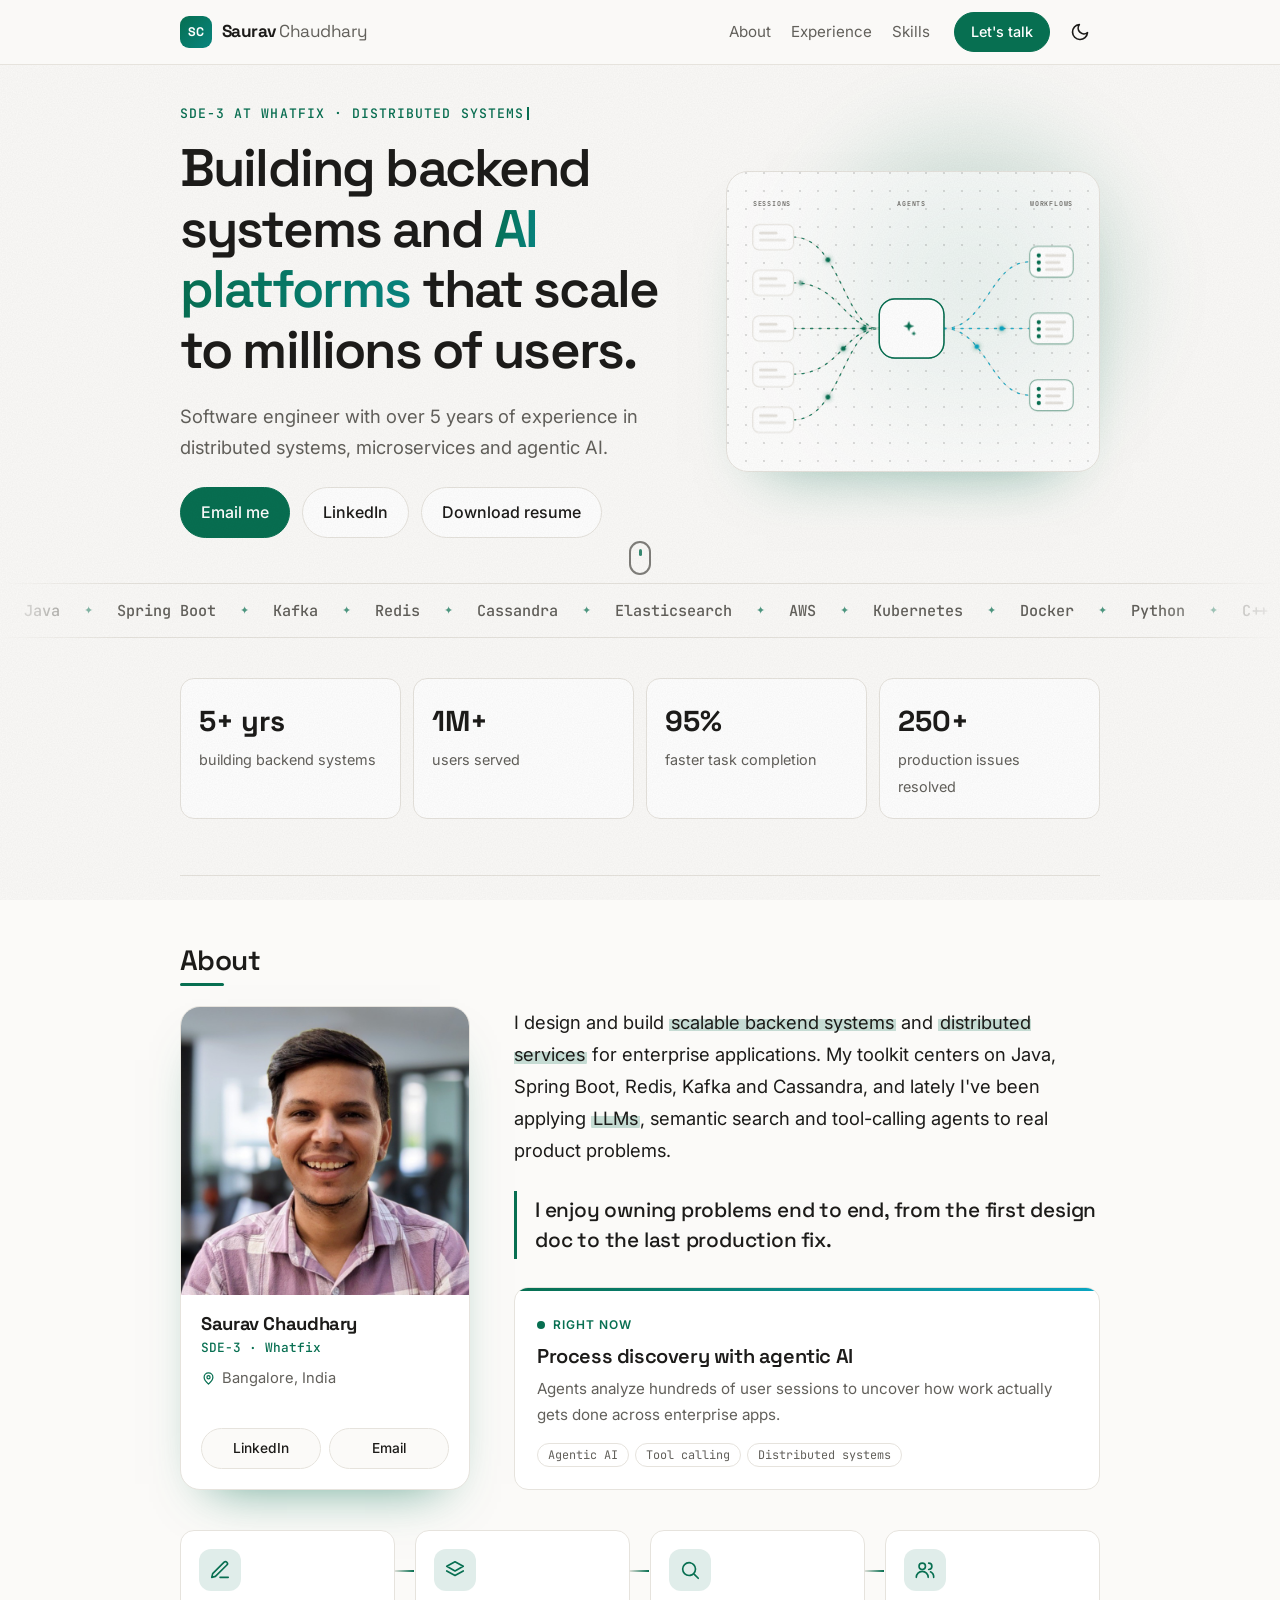
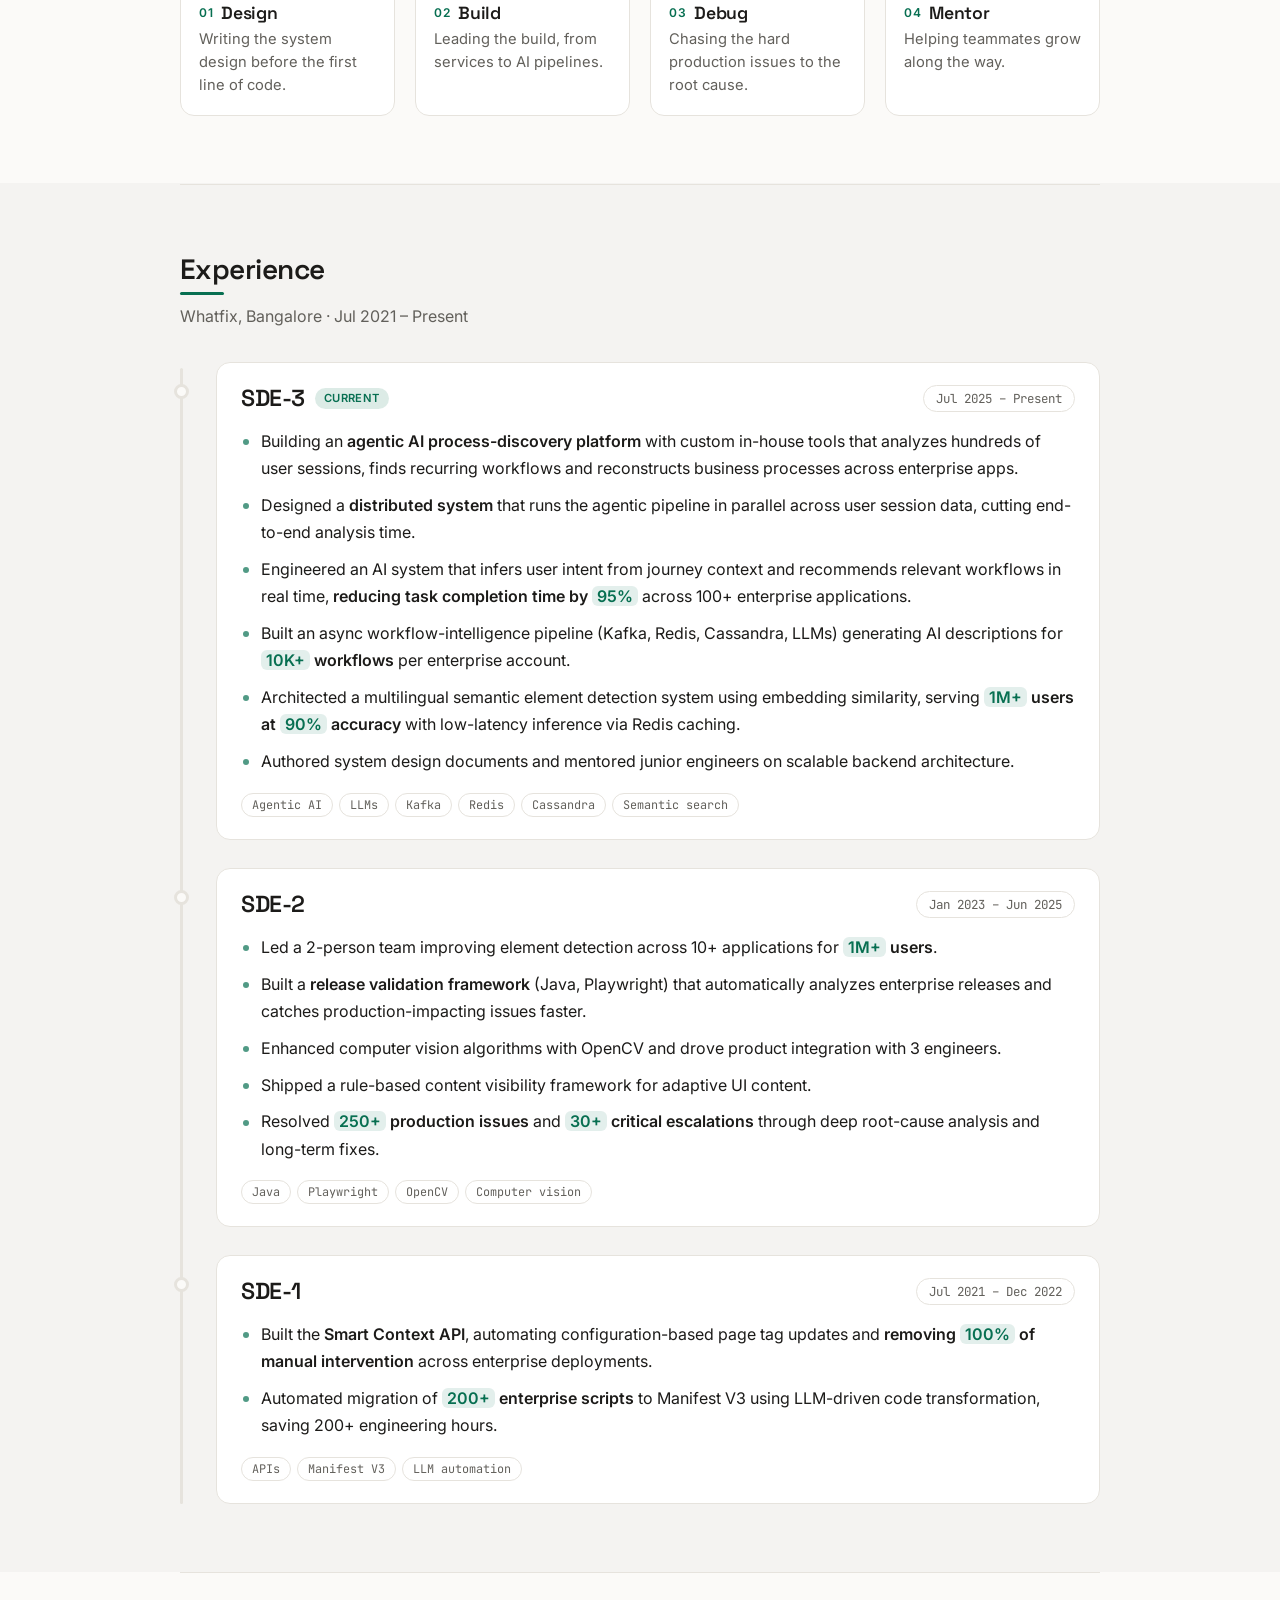
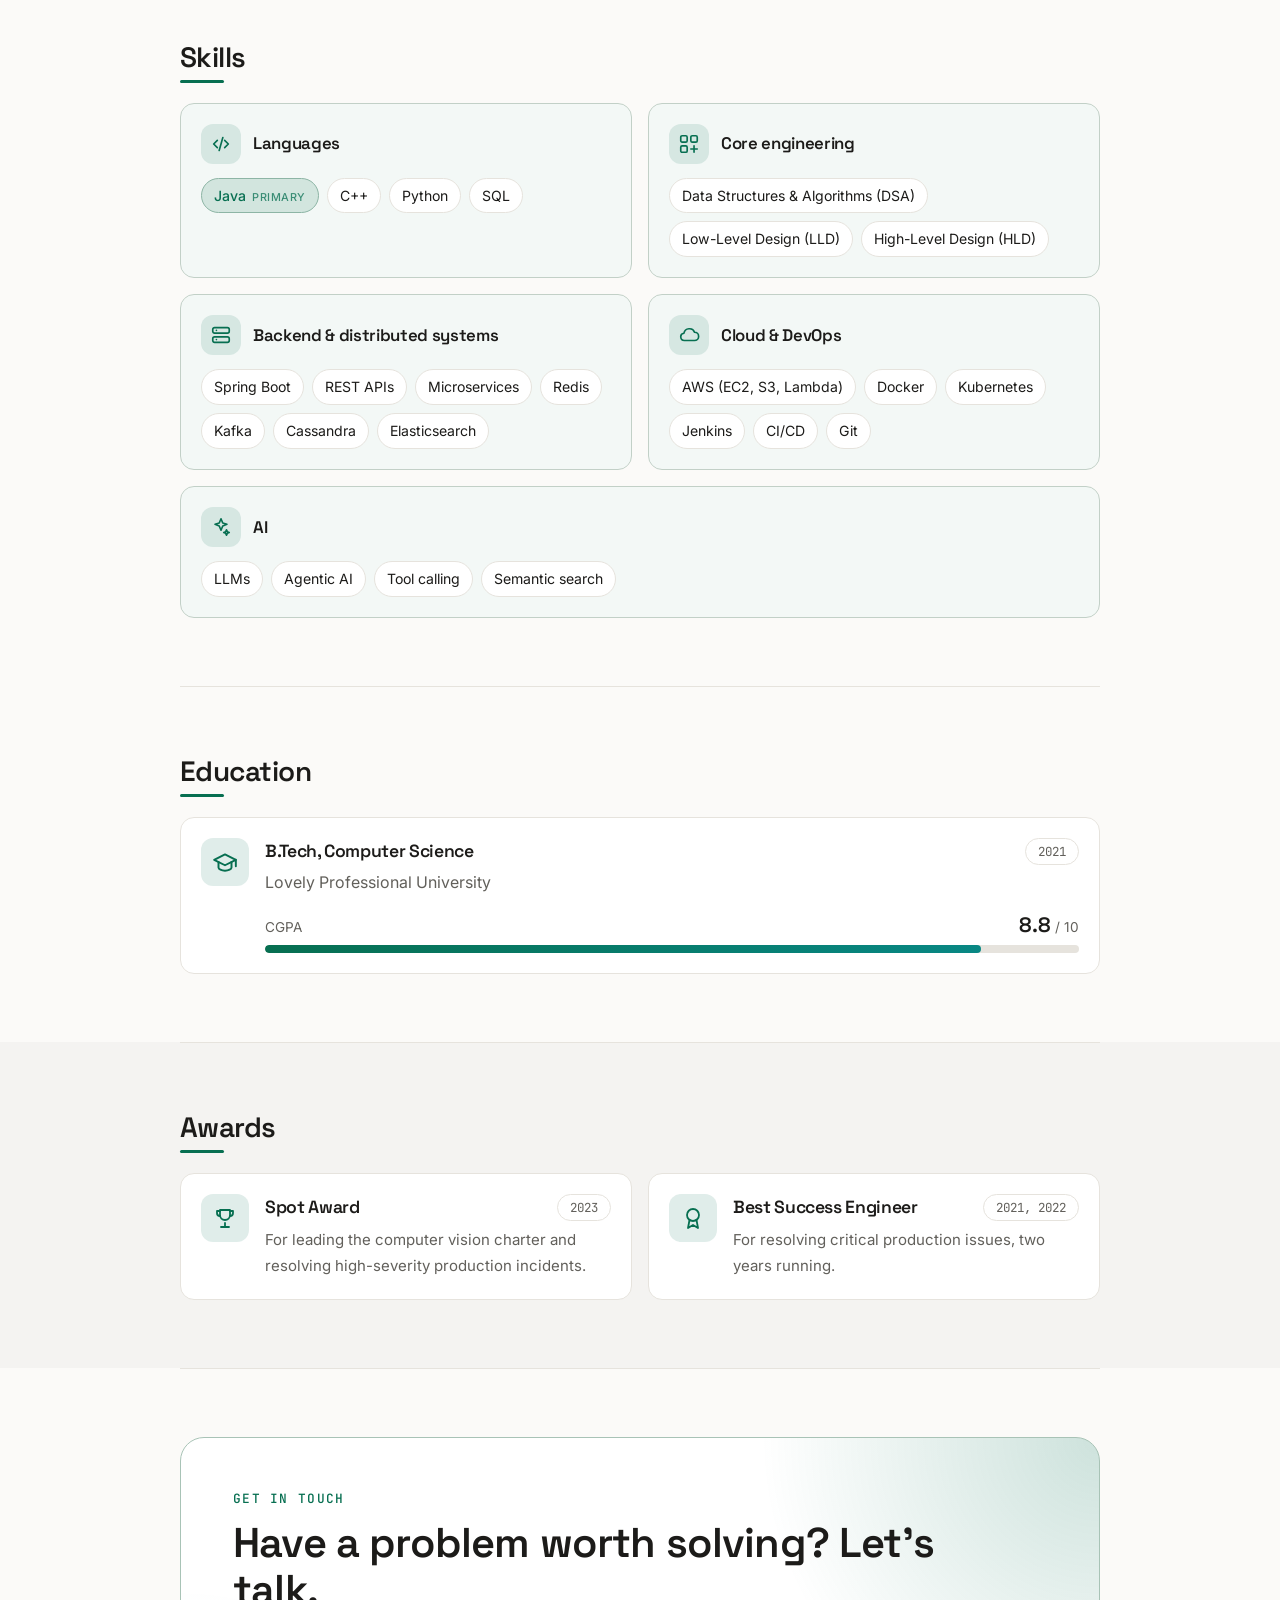
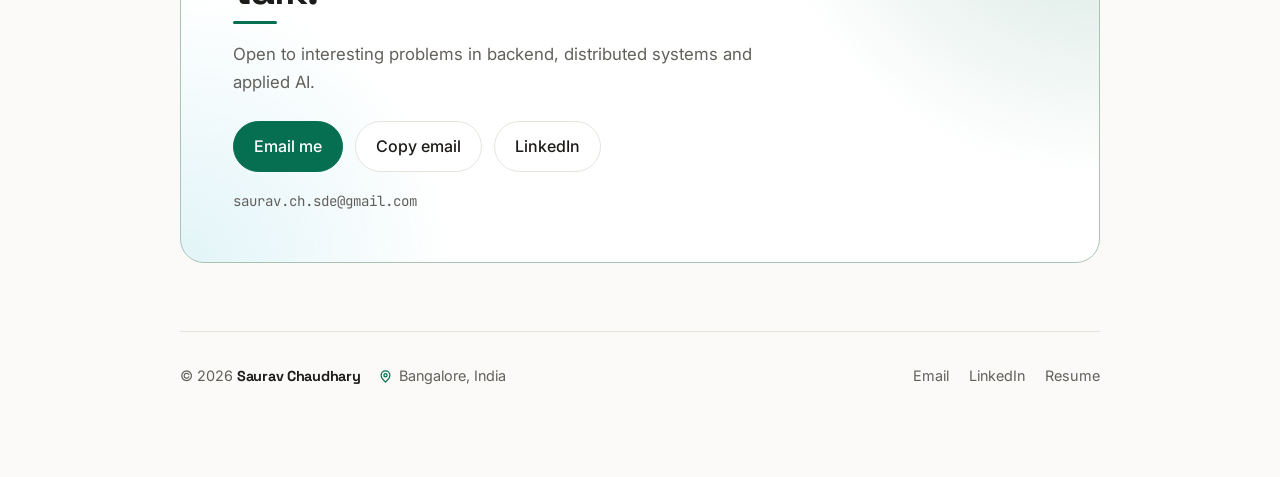
==== index.html @ 3e9ebc91 "Launch personal portfolio Static site (HTML/CSS/JS): hero with pipeline diagram, about, experience t" ====
<!doctype html>
<html lang="en">
<head>
  <meta charset="utf-8">
  <meta name="viewport" content="width=device-width, initial-scale=1">
  <title>Saurav Chaudhary · Software Engineer</title>
  <meta name="description" content="Saurav Chaudhary — Software Engineer (SDE-3) building scalable backend systems, distributed services and agentic AI platforms.">
  <meta name="author" content="Saurav Chaudhary">
  <meta name="theme-color" content="#076f51">
  <link rel="canonical" href="https://srvch.github.io/">
  <meta property="og:type" content="website">
  <meta property="og:url" content="https://srvch.github.io/">
  <meta property="og:image" content="https://srvch.github.io/assets/og-image.png">
  <meta property="og:image:width" content="1200">
  <meta property="og:image:height" content="630">
  <meta property="og:image:alt" content="Saurav Chaudhary, Software Engineer (SDE-3)">
  <meta property="og:title" content="Saurav Chaudhary · Software Engineer">
  <meta property="og:description" content="SDE-3 building scalable backend systems, distributed services and agentic AI platforms for 1M+ users.">
  <meta name="twitter:card" content="summary_large_image">
  <meta name="twitter:image" content="https://srvch.github.io/assets/og-image.png">
  <meta name="twitter:title" content="Saurav Chaudhary · Software Engineer">
  <meta name="twitter:description" content="SDE-3 building scalable backend systems, distributed services and agentic AI platforms for 1M+ users.">
  <link rel="icon" href="assets/favicon.svg" type="image/svg+xml">
  <link rel="icon" href="favicon.ico" sizes="32x32">
  <link rel="apple-touch-icon" href="assets/apple-touch-icon.png">
  <link rel="manifest" href="site.webmanifest">
  <script type="application/ld+json">
  {
    "@context": "https://schema.org",
    "@type": "Person",
    "name": "Saurav Chaudhary",
    "url": "https://srvch.github.io/",
    "image": "https://srvch.github.io/assets/profile.jpg",
    "jobTitle": "Software Engineer (SDE-3)",
    "worksFor": { "@type": "Organization", "name": "Whatfix" },
    "email": "mailto:saurav.ch.sde@gmail.com",
    "address": { "@type": "PostalAddress", "addressLocality": "Bangalore", "addressCountry": "IN" },
    "alumniOf": { "@type": "CollegeOrUniversity", "name": "Lovely Professional University" },
    "sameAs": ["https://www.linkedin.com/in/saurav-sde"],
    "knowsAbout": ["Java", "Data Structures and Algorithms", "Low-Level Design", "High-Level Design", "Spring Boot", "Microservices", "Distributed Systems", "Kafka", "Redis", "Cassandra", "Elasticsearch", "AWS", "Kubernetes", "LLMs", "Agentic AI", "Semantic Search"]
  }
  </script>
  <link rel="preconnect" href="https://fonts.googleapis.com">
  <link rel="preconnect" href="https://fonts.gstatic.com" crossorigin>
  <link href="https://fonts.googleapis.com/css2?family=Inter:wght@400;500;600&family=JetBrains+Mono:wght@400;500&family=Space+Grotesk:wght@500;600;700&display=swap" rel="stylesheet">
  <link rel="stylesheet" href="css/style.css">
  <link rel="stylesheet" href="css/print.css" media="print">
  <script>
    document.documentElement.classList.add("js");
    // Set theme before paint to avoid a flash of the wrong theme.
    try {
      var t = localStorage.getItem("theme");
      if (t) document.documentElement.setAttribute("data-theme", t);
    } catch (e) {}
  </script>
</head>
<body>
  <a class="skip" href="#main">Skip to content</a>
  <div class="progress" id="progress" aria-hidden="true"></div>

  <header class="site-header">
    <div class="wrap bar">
      <a class="brand" href="#top" aria-label="Saurav Chaudhary, back to top">
        <span class="mono" aria-hidden="true">SC</span>
        <span class="brand-name" aria-hidden="true"><b>Saurav</b> <span>Chaudhary</span></span>
      </a>
      <nav id="nav" aria-label="Primary">
        <a href="#about">About</a>
        <a href="#experience">Experience</a>
        <a href="#skills">Skills</a>
        <span class="nav-ind" aria-hidden="true"></span>
      </nav>
      <div class="actions">
        <a class="btn primary hire" href="mailto:saurav.ch.sde@gmail.com?subject=Opportunity%20for%20Saurav">Let's talk</a>
        <button id="theme-toggle" class="icon-btn" aria-label="Toggle dark mode" type="button">
          <svg class="i-moon" viewBox="0 0 24 24" width="20" height="20" fill="none" stroke="currentColor" stroke-width="2" stroke-linecap="round" stroke-linejoin="round" aria-hidden="true"><path d="M21 12.8A9 9 0 1 1 11.2 3a7 7 0 0 0 9.8 9.8z"/></svg>
          <svg class="i-sun" viewBox="0 0 24 24" width="20" height="20" fill="none" stroke="currentColor" stroke-width="2" stroke-linecap="round" stroke-linejoin="round" aria-hidden="true"><circle cx="12" cy="12" r="4"/><path d="M12 2v2M12 20v2M4.9 4.9l1.4 1.4M17.7 17.7l1.4 1.4M2 12h2M20 12h2M4.9 19.1l1.4-1.4M17.7 6.3l1.4-1.4"/></svg>
        </button>
        <button id="menu-toggle" class="icon-btn menu-btn" aria-label="Open menu" aria-expanded="false" aria-controls="nav" type="button">
          <svg viewBox="0 0 24 24" width="22" height="22" fill="none" stroke="currentColor" stroke-width="2" stroke-linecap="round" aria-hidden="true"><path d="M4 7h16M4 12h16M4 17h16"/></svg>
        </button>
      </div>
    </div>
  </header>

  <main id="main">
    <header class="print-head" aria-hidden="true">
      <p class="print-name">Saurav Chaudhary</p>
      <p class="print-contact">saurav.ch.sde@gmail.com · linkedin.com/in/saurav-sde</p>
    </header>

    <section id="top" class="hero wrap">
      <div class="hero-grid">
        <div class="hero-copy">
      <p class="eyebrow">SDE-3 at Whatfix · <span class="typed" id="typed" data-words="Backend systems|Distributed systems|Agentic AI|LLM pipelines">Backend systems</span><span class="caret" aria-hidden="true"></span></p>
      <h1 aria-label="Building backend systems and AI platforms that scale to millions of users."><span class="w" style="--i:0"><span>Building</span></span> <span class="w" style="--i:1"><span>backend</span></span> <span class="w" style="--i:2"><span>systems</span></span> <span class="w" style="--i:3"><span>and</span></span> <span class="w grad" style="--i:4"><span>AI</span></span> <span class="w grad" style="--i:5"><span>platforms</span></span> <span class="w" style="--i:6"><span>that</span></span> <span class="w" style="--i:7"><span>scale</span></span> <span class="w" style="--i:8"><span>to</span></span> <span class="w" style="--i:9"><span>millions</span></span> <span class="w" style="--i:10"><span>of</span></span> <span class="w" style="--i:11"><span>users.</span></span></h1>
      <p class="lead">Software engineer with over 5 years of experience in distributed systems, microservices and agentic AI.</p>
      <div class="cta">
        <a class="btn primary" href="mailto:saurav.ch.sde@gmail.com?subject=Opportunity%20for%20Saurav">Email me</a>
        <a class="btn" href="https://www.linkedin.com/in/saurav-sde" target="_blank" rel="noopener">LinkedIn</a>
        <a class="btn" href="assets/Saurav_Chaudhary_Resume.pdf" download>Download resume</a>
      </div>
        </div>
        <div class="hero-visual" aria-hidden="false">
      <svg viewBox="0 0 484 380" role="img" aria-label="Diagram: user sessions flow into an agentic AI pipeline that outputs discovered workflows" xmlns="http://www.w3.org/2000/svg">
        <text class="hv-label" x="14" y="26">SESSIONS</text>
        <text class="hv-label" x="240" y="26" text-anchor="middle">AGENTS</text>
        <text class="hv-label" x="470" y="26" text-anchor="end">WORKFLOWS</text>
        <path class="hv-pipe" d="M72 70 C 138 70, 144 200, 194 200"/><path class="hv-flow" style="--i:0" d="M72 70 C 138 70, 144 200, 194 200"/>
        <path class="hv-pipe" d="M72 135 C 138 135, 144 200, 194 200"/><path class="hv-flow" style="--i:1" d="M72 135 C 138 135, 144 200, 194 200"/>
        <path class="hv-pipe" d="M72 200 C 138 200, 144 200, 194 200"/><path class="hv-flow" style="--i:2" d="M72 200 C 138 200, 144 200, 194 200"/>
        <path class="hv-pipe" d="M72 265 C 138 265, 144 200, 194 200"/><path class="hv-flow" style="--i:3" d="M72 265 C 138 265, 144 200, 194 200"/>
        <path class="hv-pipe" d="M72 330 C 138 330, 144 200, 194 200"/><path class="hv-flow" style="--i:4" d="M72 330 C 138 330, 144 200, 194 200"/>
        <path class="hv-pipe" d="M286 200 C 346 200, 352 105, 408 105"/><path class="hv-flow out" style="--i:0" d="M286 200 C 346 200, 352 105, 408 105"/>
        <path class="hv-pipe" d="M286 200 C 346 200, 352 200, 408 200"/><path class="hv-flow out" style="--i:1" d="M286 200 C 346 200, 352 200, 408 200"/>
        <path class="hv-pipe" d="M286 200 C 346 200, 352 295, 408 295"/><path class="hv-flow out" style="--i:2" d="M286 200 C 346 200, 352 295, 408 295"/>
        <g class="hv-in" style="--i:0">
          <rect class="hv-node" x="14" y="52" width="58" height="36" rx="9"/>
          <rect class="hv-bar" x="23" y="62" width="26" height="4" rx="2"/>
          <rect class="hv-bar short" x="23" y="72" width="38" height="4" rx="2"/>
        </g>
        <g class="hv-in" style="--i:1">
          <rect class="hv-node" x="14" y="117" width="58" height="36" rx="9"/>
          <rect class="hv-bar" x="23" y="127" width="26" height="4" rx="2"/>
          <rect class="hv-bar short" x="23" y="137" width="38" height="4" rx="2"/>
        </g>
        <g class="hv-in" style="--i:2">
          <rect class="hv-node" x="14" y="182" width="58" height="36" rx="9"/>
          <rect class="hv-bar" x="23" y="192" width="26" height="4" rx="2"/>
          <rect class="hv-bar short" x="23" y="202" width="38" height="4" rx="2"/>
        </g>
        <g class="hv-in" style="--i:3">
          <rect class="hv-node" x="14" y="247" width="58" height="36" rx="9"/>
          <rect class="hv-bar" x="23" y="257" width="26" height="4" rx="2"/>
          <rect class="hv-bar short" x="23" y="267" width="38" height="4" rx="2"/>
        </g>
        <g class="hv-in" style="--i:4">
          <rect class="hv-node" x="14" y="312" width="58" height="36" rx="9"/>
          <rect class="hv-bar" x="23" y="322" width="26" height="4" rx="2"/>
          <rect class="hv-bar short" x="23" y="332" width="38" height="4" rx="2"/>
        </g>
        <g class="hv-hub">
          <rect class="hv-ring" x="194" y="158" width="92" height="84" rx="22"/>
          <rect class="hv-core" x="194" y="158" width="92" height="84" rx="22"/>
          <g transform="translate(222 186) scale(1.17)" class="hv-spark"><path d="M12 3l1.9 4.6L18.5 9l-4.6 1.9L12 15.5l-1.9-4.6L5.5 9l4.6-1.4L12 3zM18 15l.9 2.1L21 18l-2.1.9L18 21l-.9-2.1L15 18l2.1-.9L18 15z"/></g>
        </g>
        <g class="hv-in" style="--i:6">
          <rect class="hv-node out" x="408" y="83" width="62" height="44" rx="11"/>
          <circle class="hv-dot" cx="421" cy="96" r="3"/><rect class="hv-bar" x="430" y="94" width="30" height="4" rx="2"/>
          <circle class="hv-dot" cx="421" cy="106" r="3"/><rect class="hv-bar" x="430" y="104" width="22" height="4" rx="2"/>
          <circle class="hv-dot" cx="421" cy="116" r="3"/><rect class="hv-bar" x="430" y="114" width="26" height="4" rx="2"/>
        </g>
        <g class="hv-in" style="--i:7">
          <rect class="hv-node out" x="408" y="178" width="62" height="44" rx="11"/>
          <circle class="hv-dot" cx="421" cy="191" r="3"/><rect class="hv-bar" x="430" y="189" width="30" height="4" rx="2"/>
          <circle class="hv-dot" cx="421" cy="201" r="3"/><rect class="hv-bar" x="430" y="199" width="22" height="4" rx="2"/>
          <circle class="hv-dot" cx="421" cy="211" r="3"/><rect class="hv-bar" x="430" y="209" width="26" height="4" rx="2"/>
        </g>
        <g class="hv-in" style="--i:8">
          <rect class="hv-node out" x="408" y="273" width="62" height="44" rx="11"/>
          <circle class="hv-dot" cx="421" cy="286" r="3"/><rect class="hv-bar" x="430" y="284" width="30" height="4" rx="2"/>
          <circle class="hv-dot" cx="421" cy="296" r="3"/><rect class="hv-bar" x="430" y="294" width="22" height="4" rx="2"/>
          <circle class="hv-dot" cx="421" cy="306" r="3"/><rect class="hv-bar" x="430" y="304" width="26" height="4" rx="2"/>
        </g>
      <g aria-hidden="true">
        <circle class="hv-packet" r="3.4"><animateMotion dur="2.2s" begin="0.00s" repeatCount="indefinite" path="M72 70 C 138 70, 144 200, 194 200"/><animate attributeName="opacity" values="0;1;1;0" keyTimes="0;.15;.85;1" dur="2.2s" begin="0.00s" repeatCount="indefinite"/></circle>
        <circle class="hv-packet" r="3.4"><animateMotion dur="2.2s" begin="0.55s" repeatCount="indefinite" path="M72 135 C 138 135, 144 200, 194 200"/><animate attributeName="opacity" values="0;1;1;0" keyTimes="0;.15;.85;1" dur="2.2s" begin="0.55s" repeatCount="indefinite"/></circle>
        <circle class="hv-packet" r="3.4"><animateMotion dur="2.2s" begin="1.10s" repeatCount="indefinite" path="M72 200 C 138 200, 144 200, 194 200"/><animate attributeName="opacity" values="0;1;1;0" keyTimes="0;.15;.85;1" dur="2.2s" begin="1.10s" repeatCount="indefinite"/></circle>
        <circle class="hv-packet" r="3.4"><animateMotion dur="2.2s" begin="1.65s" repeatCount="indefinite" path="M72 265 C 138 265, 144 200, 194 200"/><animate attributeName="opacity" values="0;1;1;0" keyTimes="0;.15;.85;1" dur="2.2s" begin="1.65s" repeatCount="indefinite"/></circle>
        <circle class="hv-packet" r="3.4"><animateMotion dur="2.2s" begin="2.20s" repeatCount="indefinite" path="M72 330 C 138 330, 144 200, 194 200"/><animate attributeName="opacity" values="0;1;1;0" keyTimes="0;.15;.85;1" dur="2.2s" begin="2.20s" repeatCount="indefinite"/></circle>
        <circle class="hv-packet out" r="3.4"><animateMotion dur="1.8s" begin="1.1s" repeatCount="indefinite" path="M286 200 C 346 200, 352 105, 408 105"/><animate attributeName="opacity" values="0;1;1;0" keyTimes="0;.15;.85;1" dur="1.8s" begin="1.1s" repeatCount="indefinite"/></circle>
        <circle class="hv-packet out" r="3.4"><animateMotion dur="1.8s" begin="1.7s" repeatCount="indefinite" path="M286 200 C 346 200, 352 200, 408 200"/><animate attributeName="opacity" values="0;1;1;0" keyTimes="0;.15;.85;1" dur="1.8s" begin="1.7s" repeatCount="indefinite"/></circle>
        <circle class="hv-packet out" r="3.4"><animateMotion dur="1.8s" begin="2.3s" repeatCount="indefinite" path="M286 200 C 346 200, 352 295, 408 295"/><animate attributeName="opacity" values="0;1;1;0" keyTimes="0;.15;.85;1" dur="1.8s" begin="2.3s" repeatCount="indefinite"/></circle>
        </g>
      </svg>
        </div>
        <a class="scroll-cue" id="scroll-cue" href="#about" aria-label="Scroll to About"><span class="mouse"><span></span></span></a>
      </div>
    </section>

    <section class="marquee" aria-label="Technologies I work with">
      <div class="marquee-track">
        <ul class="marquee-list"><li>Java</li><li>Spring Boot</li><li>Kafka</li><li>Redis</li><li>Cassandra</li><li>Elasticsearch</li><li>AWS</li><li>Kubernetes</li><li>Docker</li><li>Python</li><li>C++</li><li>SQL</li><li>Microservices</li><li>CI/CD</li><li>LLMs</li><li>Agentic AI</li><li>Semantic search</li><li>DSA</li><li>LLD</li><li>HLD</li></ul>
        <ul class="marquee-list" aria-hidden="true"><li>Java</li><li>Spring Boot</li><li>Kafka</li><li>Redis</li><li>Cassandra</li><li>Elasticsearch</li><li>AWS</li><li>Kubernetes</li><li>Docker</li><li>Python</li><li>C++</li><li>SQL</li><li>Microservices</li><li>CI/CD</li><li>LLMs</li><li>Agentic AI</li><li>Semantic search</li><li>DSA</li><li>LLD</li><li>HLD</li></ul>
      </div>
    </section>

    <section class="stats wrap" aria-label="Highlights in numbers">
      <ul>
        <li><strong><span data-count="5" data-suffix="+ yrs">5+ yrs</span></strong><span>building backend systems</span></li>
        <li><strong><span data-count="1" data-suffix="M+">1M+</span></strong><span>users served</span></li>
        <li><strong><span data-count="95" data-suffix="%">95%</span></strong><span>faster task completion</span></li>
        <li><strong><span data-count="250" data-suffix="+">250+</span></strong><span>production issues resolved</span></li>
      </ul>
    </section>

    <section id="about" class="wrap section">
      <h2>About</h2>
      <div class="about-grid">
        <div class="profile reveal" style="--d:100ms">
          <img src="assets/profile.jpg" width="720" height="720" alt="Portrait of Saurav Chaudhary" loading="lazy" decoding="async">
          <div class="pf-info">
            <div>
              <p class="pf-name">Saurav Chaudhary</p>
              <p class="pf-role">SDE-3 · Whatfix</p>
              <p class="pf-loc"><svg viewBox="0 0 24 24" width="15" height="15" fill="none" stroke="currentColor" stroke-width="2" stroke-linecap="round" stroke-linejoin="round" aria-hidden="true"><path d="M12 21s7-6.2 7-11a7 7 0 0 0-14 0c0 4.8 7 11 7 11z"/><circle cx="12" cy="10" r="2.5"/></svg>Bangalore, India</p>
            </div>
            <div class="pf-links">
              <a href="https://www.linkedin.com/in/saurav-sde" target="_blank" rel="noopener">LinkedIn</a>
              <a href="mailto:saurav.ch.sde@gmail.com">Email</a>
            </div>
          </div>
        </div>
        <div class="about-text">
          <p class="about-lead reveal">I design and build <mark class="kw">scalable backend systems</mark> and <mark class="kw">distributed services</mark> for enterprise applications. My toolkit centers on Java, Spring Boot, Redis, Kafka and Cassandra, and lately I've been applying <mark class="kw">LLMs</mark>, semantic search and tool-calling agents to real product problems.</p>
          <blockquote class="pull reveal" style="--d:150ms">I enjoy owning problems end to end, from the first design doc to the last production fix.</blockquote>
          <aside class="now-card reveal" style="--d:250ms" aria-label="What I'm working on right now">
          <p class="now-label"><span class="dot" aria-hidden="true"></span>Right now</p>
          <h3>Process discovery with agentic AI</h3>
          <p>Agents analyze hundreds of user sessions to uncover how work actually gets done across enterprise apps.</p>
          <ul class="tags"><li>Agentic AI</li><li>Tool calling</li><li>Distributed systems</li></ul>
        </aside>
        </div>
      </div>
      <ol class="pillars">
        <li class="reveal" style="--d:100ms"><span class="icon" aria-hidden="true"><svg viewBox="0 0 24 24" width="22" height="22" fill="none" stroke="currentColor" stroke-width="1.8" stroke-linecap="round" stroke-linejoin="round"><path d="M12 20h9M16.5 3.5a2.1 2.1 0 0 1 3 3L7 19l-4 1 1-4L16.5 3.5z"/></svg></span><h3>Design</h3><p>Writing the system design before the first line of code.</p></li>
        <li class="reveal" style="--d:200ms"><span class="icon" aria-hidden="true"><svg viewBox="0 0 24 24" width="22" height="22" fill="none" stroke="currentColor" stroke-width="1.8" stroke-linecap="round" stroke-linejoin="round"><path d="m12 3 9 5-9 5-9-5 9-5zM3 13l9 5 9-5"/></svg></span><h3>Build</h3><p>Leading the build, from services to AI pipelines.</p></li>
        <li class="reveal" style="--d:300ms"><span class="icon" aria-hidden="true"><svg viewBox="0 0 24 24" width="22" height="22" fill="none" stroke="currentColor" stroke-width="1.8" stroke-linecap="round" stroke-linejoin="round"><circle cx="11" cy="11" r="7"/><path d="m21 21-4.3-4.3"/></svg></span><h3>Debug</h3><p>Chasing the hard production issues to the root cause.</p></li>
        <li class="reveal" style="--d:400ms"><span class="icon" aria-hidden="true"><svg viewBox="0 0 24 24" width="22" height="22" fill="none" stroke="currentColor" stroke-width="1.8" stroke-linecap="round" stroke-linejoin="round"><circle cx="9" cy="8" r="3.5"/><path d="M2.5 20a6.5 6.5 0 0 1 13 0M16 4.5a3.5 3.5 0 0 1 0 7M18 14a6.5 6.5 0 0 1 3.5 6"/></svg></span><h3>Mentor</h3><p>Helping teammates grow along the way.</p></li>
      </ol>
    </section>

    <section id="experience" class="wrap section">
      <h2>Experience</h2>
      <p class="sub">Whatfix, Bangalore · Jul 2021 – Present</p>

      <ol class="timeline" id="timeline">
        <li class="t-item">
          <article class="t-card">
            <div class="role"><h3>SDE-3 <span class="badge">Current</span></h3><span class="date">Jul 2025 – Present</span></div>
            <ul class="bullets">
              <li>Building an <strong>agentic AI process-discovery platform</strong> with custom in-house tools that analyzes hundreds of user sessions, finds recurring workflows and reconstructs business processes across enterprise apps.</li>
              <li>Designed a <strong>distributed system</strong> that runs the agentic pipeline in parallel across user session data, cutting end-to-end analysis time.</li>
              <li>Engineered an AI system that infers user intent from journey context and recommends relevant workflows in real time, <strong>reducing task completion time by <span class="hl">95%</span></strong> across 100+ enterprise applications.</li>
              <li>Built an async workflow-intelligence pipeline (Kafka, Redis, Cassandra, LLMs) generating AI descriptions for <strong><span class="hl">10K+</span> workflows</strong> per enterprise account.</li>
              <li>Architected a multilingual semantic element detection system using embedding similarity, serving <strong><span class="hl">1M+</span> users at <span class="hl">90%</span> accuracy</strong> with low-latency inference via Redis caching.</li>
              <li>Authored system design documents and mentored junior engineers on scalable backend architecture.</li>
            </ul>
            <ul class="tags"><li>Agentic AI</li><li>LLMs</li><li>Kafka</li><li>Redis</li><li>Cassandra</li><li>Semantic search</li></ul>
          </article>
        </li>
        <li class="t-item">
          <article class="t-card">
            <div class="role"><h3>SDE-2</h3><span class="date">Jan 2023 – Jun 2025</span></div>
            <ul class="bullets">
              <li>Led a 2-person team improving element detection across 10+ applications for <strong><span class="hl">1M+</span> users</strong>.</li>
              <li>Built a <strong>release validation framework</strong> (Java, Playwright) that automatically analyzes enterprise releases and catches production-impacting issues faster.</li>
              <li>Enhanced computer vision algorithms with OpenCV and drove product integration with 3 engineers.</li>
              <li>Shipped a rule-based content visibility framework for adaptive UI content.</li>
              <li>Resolved <strong><span class="hl">250+</span> production issues</strong> and <strong><span class="hl">30+</span> critical escalations</strong> through deep root-cause analysis and long-term fixes.</li>
            </ul>
            <ul class="tags"><li>Java</li><li>Playwright</li><li>OpenCV</li><li>Computer vision</li></ul>
          </article>
        </li>
        <li class="t-item">
          <article class="t-card">
            <div class="role"><h3>SDE-1</h3><span class="date">Jul 2021 – Dec 2022</span></div>
            <ul class="bullets">
              <li>Built the <strong>Smart Context API</strong>, automating configuration-based page tag updates and <strong>removing <span class="hl">100%</span> of manual intervention</strong> across enterprise deployments.</li>
              <li>Automated migration of <strong><span class="hl">200+</span> enterprise scripts</strong> to Manifest V3 using LLM-driven code transformation, saving 200+ engineering hours.</li>
            </ul>
            <ul class="tags"><li>APIs</li><li>Manifest V3</li><li>LLM automation</li></ul>
          </article>
        </li>
      </ol>
    </section>

    <section id="skills" class="wrap section">
      <h2>Skills</h2>
      <div class="skills">
        <article class="skill-group"><div class="sg-head"><span class="icon" aria-hidden="true"><svg viewBox="0 0 24 24" width="22" height="22" fill="none" stroke="currentColor" stroke-width="1.8" stroke-linecap="round" stroke-linejoin="round" aria-hidden="true"><path d="m8 8-4 4 4 4M16 8l4 4-4 4M14 5l-4 14"/></svg></span><h3>Languages</h3></div><ul class="chips"><li class="primary">Java</li><li>C++</li><li>Python</li><li>SQL</li></ul></article>
        <article class="skill-group"><div class="sg-head"><span class="icon" aria-hidden="true"><svg viewBox="0 0 24 24" width="22" height="22" fill="none" stroke="currentColor" stroke-width="1.8" stroke-linecap="round" stroke-linejoin="round" aria-hidden="true"><rect x="3" y="3" width="7" height="7" rx="1.5"/><rect x="14" y="3" width="7" height="7" rx="1.5"/><rect x="3" y="14" width="7" height="7" rx="1.5"/><path d="M14 17.5h7M17.5 14v7"/></svg></span><h3>Core engineering</h3></div><ul class="chips"><li>Data Structures &amp; Algorithms (DSA)</li><li>Low-Level Design (LLD)</li><li>High-Level Design (HLD)</li></ul></article>
        <article class="skill-group"><div class="sg-head"><span class="icon" aria-hidden="true"><svg viewBox="0 0 24 24" width="22" height="22" fill="none" stroke="currentColor" stroke-width="1.8" stroke-linecap="round" stroke-linejoin="round" aria-hidden="true"><rect x="3" y="4" width="18" height="6" rx="2"/><rect x="3" y="14" width="18" height="6" rx="2"/><path d="M7 7h.01M7 17h.01"/></svg></span><h3>Backend &amp; distributed systems</h3></div><ul class="chips"><li>Spring Boot</li><li>REST APIs</li><li>Microservices</li><li>Redis</li><li>Kafka</li><li>Cassandra</li><li>Elasticsearch</li></ul></article>
        <article class="skill-group"><div class="sg-head"><span class="icon" aria-hidden="true"><svg viewBox="0 0 24 24" width="22" height="22" fill="none" stroke="currentColor" stroke-width="1.8" stroke-linecap="round" stroke-linejoin="round" aria-hidden="true"><path d="M7 18a4 4 0 0 1-.5-7.97A6 6 0 0 1 18 9a4.5 4.5 0 0 1 0 9H7z"/></svg></span><h3>Cloud &amp; DevOps</h3></div><ul class="chips"><li>AWS (EC2, S3, Lambda)</li><li>Docker</li><li>Kubernetes</li><li>Jenkins</li><li>CI/CD</li><li>Git</li></ul></article>
        <article class="skill-group"><div class="sg-head"><span class="icon" aria-hidden="true"><svg viewBox="0 0 24 24" width="22" height="22" fill="none" stroke="currentColor" stroke-width="1.8" stroke-linecap="round" stroke-linejoin="round" aria-hidden="true"><path d="M12 3l1.9 4.6L18.5 9l-4.6 1.9L12 15.5l-1.9-4.6L5.5 9l4.6-1.4L12 3zM18 15l.9 2.1L21 18l-2.1.9L18 21l-.9-2.1L15 18l2.1-.9L18 15z"/></svg></span><h3>AI</h3></div><ul class="chips"><li>LLMs</li><li>Agentic AI</li><li>Tool calling</li><li>Semantic search</li></ul></article>
      </div>
    </section>

    <section id="education" class="wrap section">
      <h2>Education</h2>
        <article class="edu-card">
          <span class="icon" aria-hidden="true">
            <svg viewBox="0 0 24 24" width="26" height="26" fill="none" stroke="currentColor" stroke-width="1.8" stroke-linecap="round" stroke-linejoin="round"><path d="M22 10 12 5 2 10l10 5 10-5z"/><path d="M6 12v5c0 1.5 2.7 3 6 3s6-1.5 6-3v-5"/><path d="M22 10v6"/></svg>
          </span>
          <div class="edu-body">
            <div class="edu-top"><h3>B.Tech, Computer Science</h3><span class="date">2021</span></div>
            <p class="school">Lovely Professional University</p>
            <div class="cgpa" role="img" aria-label="CGPA 8.8 out of 10">
              <div class="cgpa-head"><span>CGPA</span><strong>8.8<small> / 10</small></strong></div>
              <div class="cgpa-track"><div class="cgpa-fill" style="--w:88%"></div></div>
            </div>
          </div>
        </article>
    </section>

    <section id="awards" class="wrap section">
      <h2>Awards</h2>
        <ul class="awards">
          <li class="award">
            <span class="icon gold" aria-hidden="true">
              <svg viewBox="0 0 24 24" width="24" height="24" fill="none" stroke="currentColor" stroke-width="1.8" stroke-linecap="round" stroke-linejoin="round"><path d="M8 21h8M12 17v4M7 4h10v5a5 5 0 0 1-10 0V4z"/><path d="M17 5h3v2a3 3 0 0 1-3 3M7 5H4v2a3 3 0 0 0 3 3"/></svg>
            </span>
            <div><div class="award-top"><h3>Spot Award</h3><span class="date">2023</span></div>
            <p>For leading the computer vision charter and resolving high-severity production incidents.</p></div>
          </li>
          <li class="award">
            <span class="icon gold" aria-hidden="true">
              <svg viewBox="0 0 24 24" width="24" height="24" fill="none" stroke="currentColor" stroke-width="1.8" stroke-linecap="round" stroke-linejoin="round"><circle cx="12" cy="9" r="6"/><path d="m8.5 14-1.5 8 5-3 5 3-1.5-8"/></svg>
            </span>
            <div><div class="award-top"><h3>Best Success Engineer</h3><span class="date">2021, 2022</span></div>
            <p>For resolving critical production issues, two years running.</p></div>
          </li>
        </ul>
    </section>

    <section id="contact" class="wrap section contact">
      <div class="cta-card">
        <p class="cta-eyebrow">Get in touch</p>
        <h2>Have a problem worth solving? Let's talk.</h2>
        <p>Open to interesting problems in backend, distributed systems and applied AI.</p>
        <div class="cta">
          <a class="btn primary" href="mailto:saurav.ch.sde@gmail.com?subject=Opportunity%20for%20Saurav">Email me</a>
          <button class="btn" id="copy-email" type="button" data-email="saurav.ch.sde@gmail.com">
            <span class="copy-label">Copy email</span>
          </button>
          <a class="btn" href="https://www.linkedin.com/in/saurav-sde" target="_blank" rel="noopener">LinkedIn</a>
        </div>
        <p class="cta-email">saurav.ch.sde@gmail.com</p>
      </div>
      <div id="toast" class="toast" role="status" aria-live="polite">Email copied to clipboard</div>
    </section>
  </main>

  <footer class="wrap footer">
    <div class="foot-left">
      <p>© <span id="year">2026</span> <strong class="foot-name">Saurav Chaudhary</strong></p>
      <p class="foot-loc">
        <svg viewBox="0 0 24 24" width="15" height="15" fill="none" stroke="currentColor" stroke-width="2" stroke-linecap="round" stroke-linejoin="round" aria-hidden="true"><path d="M12 21s7-6.2 7-11a7 7 0 0 0-14 0c0 4.8 7 11 7 11z"/><circle cx="12" cy="10" r="2.5"/></svg>
        Bangalore, India
      </p>
    </div>
    <nav class="foot-links" aria-label="Footer">
      <a href="mailto:saurav.ch.sde@gmail.com">Email</a>
      <a href="https://www.linkedin.com/in/saurav-sde" target="_blank" rel="noopener">LinkedIn</a>
      <a href="assets/Saurav_Chaudhary_Resume.pdf" download>Resume</a>
    </nav>
  </footer>

  <button id="to-top" class="to-top" type="button" aria-label="Back to top">
    <svg viewBox="0 0 24 24" width="20" height="20" fill="none" stroke="currentColor" stroke-width="2.2" stroke-linecap="round" stroke-linejoin="round" aria-hidden="true"><path d="M12 19V5M5 12l7-7 7 7"/></svg>
  </button>

  <script src="js/main.js"></script>
</body>
</html>
---- css/style.css ----
/* ---------- Design tokens ---------- */
:root {
  --bg: #fbfaf8;
  --surface: #ffffff;
  --text: #1c1b19;
  --muted: #62605b;
  --border: #e6e3dd;
  --accent: #076f51;
  --accent-2: #0aa5c2;
  --accent-contrast: #ffffff;
  --radius: 14px;
  --max: 920px;
  --font-body: "Inter", system-ui, -apple-system, "Segoe UI", sans-serif;
  --font-head: "Space Grotesk", system-ui, sans-serif;
  --font-mono: "JetBrains Mono", ui-monospace, SFMono-Regular, Menlo, monospace;
}

/* Dark: follow the OS unless the user picked a theme explicitly. */
@media (prefers-color-scheme: dark) {
  :root:not([data-theme="light"]) {
    --bg: #131312;
    --surface: #1b1b19;
    --text: #efede8;
    --muted: #a5a29a;
    --border: #2d2c29;
    --accent: #3ddc97;
    --accent-2: #5ad8f0;
    --accent-contrast: #06140e;
  }
}
:root[data-theme="dark"] {
  --bg: #131312;
  --surface: #1b1b19;
  --text: #efede8;
  --muted: #a5a29a;
  --border: #2d2c29;
  --accent: #3ddc97;
  --accent-2: #5ad8f0;
  --accent-contrast: #06140e;
}

/* ---------- Base ---------- */
*, *::before, *::after { box-sizing: border-box; }
html { scroll-behavior: smooth; scroll-padding-top: 80px; }
body {
  margin: 0;
  background: var(--bg);
  color: var(--text);
  font: 400 1rem/1.7 var(--font-body);
  -webkit-font-smoothing: antialiased;
}
h1, h2, h3 { font-family: var(--font-head); line-height: 1.15; margin: 0; font-weight: 600; letter-spacing: -0.02em; }
h1 { letter-spacing: -0.035em; }
p { margin: 0 0 1rem; }
a { color: var(--accent); }
ul { padding: 0; margin: 0; }
:focus-visible { outline: 2px solid var(--accent); outline-offset: 3px; border-radius: 4px; }

.wrap { width: min(100% - 32px, var(--max)); margin-inline: auto; }
.section { padding: clamp(44px, 5.5vw, 68px) 0; border-top: 1px solid var(--border); }
.section h2 { font-size: 1.75rem; margin-bottom: 1.25rem; }
.sub { color: var(--muted); margin-top: -0.75rem; }

.skip { position: absolute; left: -999px; }
.skip:focus { left: 16px; top: 16px; background: var(--surface); padding: 8px 12px; z-index: 100; }

/* ---------- Header ---------- */
.site-header {
  position: sticky; top: 0; z-index: 50;
  background: color-mix(in srgb, var(--bg) 88%, transparent);
  backdrop-filter: blur(8px);
  border-bottom: 1px solid var(--border);
}
.bar { display: flex; align-items: center; gap: 24px; height: 64px; }
.brand { display: inline-flex; align-items: center; gap: 10px; white-space: nowrap; text-decoration: none; color: var(--text); }
.brand .mono {
  display: grid; place-items: center; width: 32px; height: 32px; border-radius: 9px;
  font: 700 .78rem/1 var(--font-head); letter-spacing: -.02em; color: var(--accent-contrast);
  background: linear-gradient(135deg, var(--accent), color-mix(in srgb, var(--accent) 60%, var(--accent-2)));
  transition: transform .35s cubic-bezier(.2,.7,.2,1), box-shadow .35s;
}
.brand-name { font-family: var(--font-head); font-size: 1.08rem; letter-spacing: -.03em; line-height: 1; }
.brand-name b { font-weight: 700; }
.brand-name span { font-weight: 400; color: var(--muted); transition: color .25s; }
.brand:hover .mono { transform: rotate(-8deg) scale(1.08); box-shadow: 0 8px 18px -8px color-mix(in srgb, var(--accent) 80%, transparent); }
.brand:hover .brand-name span { color: var(--text); }
.foot-name { font-family: var(--font-head); font-weight: 700; letter-spacing: -.02em; color: var(--text); }
#nav { display: flex; gap: 20px; margin-left: auto; }
#nav a { color: var(--muted); text-decoration: none; font-size: 0.95rem; }
#nav a:hover, #nav a.active { color: var(--text); }
.actions { display: flex; gap: 4px; }
.icon-btn {
  background: none; border: 0; color: var(--text); cursor: pointer;
  width: 40px; height: 40px; border-radius: 10px; display: grid; place-items: center;
}
.icon-btn:hover { background: var(--border); }
.menu-btn { display: none; }
.i-sun { display: none; }
:root[data-theme="dark"] .i-sun { display: block; }
:root[data-theme="dark"] .i-moon { display: none; }
@media (prefers-color-scheme: dark) {
  :root:not([data-theme="light"]) .i-sun { display: block; }
  :root:not([data-theme="light"]) .i-moon { display: none; }
}

/* ---------- Hero ---------- */
.hero { padding: clamp(24px, 3.2vw, 40px) 0 40px; }
.eyebrow { color: var(--accent); font: 500 .82rem var(--font-mono); letter-spacing: .08em; text-transform: uppercase; margin-bottom: 1rem; }
.hero h1 { font-size: clamp(2.1rem, 4.3vw, 3.3rem); max-width: 16em; }
.lead { color: var(--muted); font-size: 1.15rem; max-width: 36em; margin-top: 1.25rem; }
.cta { display: flex; flex-wrap: wrap; gap: 12px; margin-top: 1.5rem; }
.btn {
  display: inline-block; padding: 11px 20px; border-radius: 999px;
  border: 1px solid var(--border); color: var(--text); background: var(--surface);
  text-decoration: none; font-weight: 500; white-space: nowrap; transition: transform .15s, border-color .15s;
}
.btn:hover { transform: translateY(-1px); border-color: var(--accent); }
.btn.primary { background: var(--accent); color: var(--accent-contrast); border-color: var(--accent); }


/* Hero layout: copy on the left, pipeline visual on the right */
.hero-grid { display: grid; grid-template-columns: minmax(0, 1.15fr) minmax(0, .85fr); gap: 40px; align-items: center; }
.hero-visual {
  position: relative; border: 1px solid var(--border); border-radius: 22px; padding: 16px;
  background:
    radial-gradient(circle at 1px 1px, color-mix(in srgb, var(--text) 14%, transparent) 1px, transparent 1.5px) 0 0 / 18px 18px,
    color-mix(in srgb, var(--surface) 70%, transparent);
  box-shadow: 0 30px 60px -40px color-mix(in srgb, var(--accent) 55%, transparent);
  animation: rise .9s cubic-bezier(.2,.7,.2,1) .35s both;
}
.hero-visual svg { display: block; width: 100%; height: auto; }
.hv-label { font: 500 9.5px var(--font-mono); letter-spacing: .12em; fill: var(--muted); }
.hv-node { fill: var(--surface); stroke: var(--border); stroke-width: 1.5; }
.hv-node.out { stroke: color-mix(in srgb, var(--accent) 45%, var(--border)); }
.hv-bar { fill: var(--border); }
.hv-bar.short { opacity: .7; }
.hv-dot { fill: var(--accent); }
.hv-pipe { fill: none; stroke: var(--border); stroke-width: 1.5; }
.hv-flow { fill: none; stroke: var(--accent); stroke-width: 1.8; stroke-linecap: round; stroke-dasharray: 3 9; animation: hv-flow 1.8s linear infinite; animation-delay: calc(var(--i, 0) * -.35s); opacity: .85; }
.hv-flow.out { stroke: var(--accent-2); }
@keyframes hv-flow { to { stroke-dashoffset: -24; } }
.hv-core { fill: var(--surface); stroke: var(--accent); stroke-width: 2; }
.hv-ring { fill: none; stroke: var(--accent); stroke-width: 1.5; transform-box: fill-box; transform-origin: center; animation: hv-ring 2.6s ease-out infinite; }
@keyframes hv-ring { 0% { transform: scale(1); opacity: .6; } 100% { transform: scale(1.35); opacity: 0; } }
.hv-spark path { fill: var(--accent); stroke: none; }
.hv-in { opacity: 0; animation: hv-pop .6s ease forwards; animation-delay: calc(.5s + var(--i, 0) * .09s); }
@keyframes hv-pop { from { opacity: 0; } to { opacity: 1; } }
@media (max-width: 960px) {
  .hero-grid { grid-template-columns: 1fr; gap: 32px; }
  .hero-visual { max-width: 460px; }
}

/* Key-skills strip (also helps keyword scans) */
.skill-strip { list-style: none; display: flex; flex-wrap: wrap; gap: 8px; margin-top: 1.75rem; max-width: 40em; }
.skill-strip li {
  font-size: .85rem; padding: 5px 12px; border-radius: 999px; color: var(--muted);
  border: 1px solid var(--border); background: var(--surface);
  transition: color .2s, border-color .2s, transform .2s;
}
.skill-strip li:hover { color: var(--accent); border-color: var(--accent); transform: translateY(-2px); }

/* Header "Hire me" button */
.btn.hire { padding: 7px 16px; font-size: .9rem; align-self: center; margin-right: 6px; }

/* ---------- Stats ---------- */
.stats ul { list-style: none; display: grid; grid-template-columns: repeat(auto-fit, minmax(150px, 1fr)); gap: 12px; padding-bottom: 56px; }
.stats li { background: var(--surface); border: 1px solid var(--border); border-radius: var(--radius); padding: 18px; }
.stats strong { display: block; font-family: var(--font-head); font-size: 1.8rem; }
.stats li > span { color: var(--muted); font-size: 0.9rem; }

/* ---------- Page-wide motion ---------- */
main { overflow-x: clip; }

/* Fine grain over the whole page for a tactile, less flat feel */
body::before {
  content: ""; position: fixed; inset: 0; z-index: 1; pointer-events: none; opacity: .05; mix-blend-mode: multiply;
  background-image: url("data:image/svg+xml,%3Csvg xmlns='http://www.w3.org/2000/svg' width='160' height='160'%3E%3Cfilter id='n'%3E%3CfeTurbulence type='fractalNoise' baseFrequency='.8' numOctaves='2' stitchTiles='stitch'/%3E%3CfeColorMatrix values='0 0 0 0 0 0 0 0 0 0 0 0 0 0 0 0 0 0 .9 0'/%3E%3C/filter%3E%3Crect width='100%25' height='100%25' filter='url(%23n)'/%3E%3C/svg%3E");
}
:root[data-theme="dark"] body::before { mix-blend-mode: screen; opacity: .045; }
@media (prefers-color-scheme: dark) { :root:not([data-theme="light"]) body::before { mix-blend-mode: screen; opacity: .045; } }

/* Alternating full-bleed bands behind a few sections */
#experience, #awards {
  --band: color-mix(in srgb, var(--text) 3%, var(--bg));
  background: var(--band); box-shadow: 0 0 0 100vmax var(--band); clip-path: inset(0 -100vmax);
}

/* Scroll progress bar */
.progress {
  position: fixed; top: 0; left: 0; right: 0; height: 3px; z-index: 60;
  background: linear-gradient(90deg, var(--accent), color-mix(in srgb, var(--accent) 55%, var(--accent-2)));
  transform: scaleX(var(--scroll, 0)); transform-origin: left;
}

/* Hero entrance: staggered fade-up on load */
@keyframes rise { from { opacity: 0; transform: translateY(18px); } to { opacity: 1; transform: none; } }
.hero-copy > * { animation: rise .7s cubic-bezier(.2,.7,.2,1) both; }
.hero-copy > :nth-child(1) { animation-delay: .05s; }
.hero-copy > :nth-child(2) { animation-delay: .12s; }
.hero-copy > :nth-child(3) { animation-delay: .2s; }
.hero-copy > :nth-child(4) { animation-delay: .32s; }
.hero-copy > :nth-child(5) { animation-delay: .45s; }
.hero-copy > :nth-child(6) { animation-delay: .58s; }
.stats li { animation: rise .7s cubic-bezier(.2,.7,.2,1) both; }
.stats li:nth-child(1) { animation-delay: .7s; }
.stats li:nth-child(2) { animation-delay: .8s; }
.stats li:nth-child(3) { animation-delay: .9s; }
.stats li:nth-child(4) { animation-delay: 1s; }
.stats li { transition: transform .25s, border-color .25s; }
.stats li:hover { transform: translateY(-3px); border-color: var(--accent); }

/* Soft glow drifting behind the hero */
.hero { position: relative; }
.hero::before {
  content: ""; position: absolute; z-index: -1; pointer-events: none;
  width: 420px; height: 420px; right: -80px; top: 10px; border-radius: 50%;
  background: radial-gradient(circle, color-mix(in srgb, var(--accent) 28%, transparent), transparent 68%);
  filter: blur(30px); animation: drift 14s ease-in-out infinite alternate;
}
@keyframes drift { to { transform: translate(-60px, 50px) scale(1.15); } }

/* Heading underline draws in */
.section h2 { position: relative; padding-bottom: .6rem; }
.section h2::after {
  content: ""; position: absolute; left: 0; bottom: 0; height: 3px; width: 0; border-radius: 3px;
  background: var(--accent); transition: width .7s cubic-bezier(.2,.7,.2,1) .15s;
}
.section h2.in::after { width: 44px; }

/* Nav: one underline that slides between links */
#nav { position: relative; }
.nav-ind {
  position: absolute; left: 0; bottom: -4px; height: 2px; width: 0; border-radius: 2px; background: var(--accent);
  transform: translateX(var(--x, 0px)); opacity: 0;
  transition: transform .35s cubic-bezier(.2,.7,.2,1), width .35s cubic-bezier(.2,.7,.2,1), opacity .25s;
}
.nav-ind.on { opacity: 1; }
@media (max-width: 760px) { .nav-ind { display: none; } }

/* ---------- About ---------- */
.about-grid { display: grid; grid-template-columns: 1.35fr 1fr; gap: 32px; align-items: start; }
.about-lead { font-size: 1.15rem; line-height: 1.75; }
/* Highlighter that sweeps across the keyword once it scrolls into view. */
.kw {
  color: inherit; padding: 0 2px; border-radius: 3px;
  background: linear-gradient(color-mix(in srgb, var(--accent) 22%, transparent), color-mix(in srgb, var(--accent) 22%, transparent)) no-repeat left 88% / 0% 55%;
  transition: background-size .9s cubic-bezier(.2,.7,.2,1) .5s;
}
.in .kw { background-size: 100% 55%; }
.about-lead.in .kw:nth-of-type(2) { transition-delay: .8s; }
.about-lead.in .kw:nth-of-type(3) { transition-delay: 1.1s; }

.pull {
  margin: 1.5rem 0 0; padding: .25rem 0 .25rem 18px; border-left: 3px solid var(--accent);
  font: 500 1.3rem/1.45 var(--font-head); letter-spacing: -0.01em; color: var(--text);
}

/* "Right now" card */
.now-card {
  position: relative; background: var(--surface); border: 1px solid var(--border); border-radius: var(--radius);
  padding: 22px; overflow: hidden;
}
.now-card::before {
  content: ""; position: absolute; inset: 0 0 auto 0; height: 3px;
  background: linear-gradient(90deg, var(--accent), var(--accent-2));
}
.now-label {
  display: inline-flex; align-items: center; gap: 8px; margin-bottom: .6rem;
  font-size: .75rem; font-weight: 600; letter-spacing: .08em; text-transform: uppercase; color: var(--accent);
}
.now-label .dot { width: 8px; height: 8px; border-radius: 50%; background: var(--accent); animation: ping-accent 2s ease-out infinite; }
@keyframes ping-accent {
  0% { box-shadow: 0 0 0 0 color-mix(in srgb, var(--accent) 55%, transparent); }
  80%, 100% { box-shadow: 0 0 0 9px transparent; }
}
.now-card h3 { font-size: 1.25rem; margin-bottom: .5rem; }
.now-card p:not(.now-label) { color: var(--muted); font-size: .95rem; margin-bottom: 1rem; }

/* Workflow steps, joined by connectors on wide screens */
.pillars { list-style: none; display: grid; grid-template-columns: repeat(4, 1fr); gap: 20px; margin: 2.5rem 0 0; padding: 0; counter-reset: step; }
.pillars li {
  position: relative; background: var(--surface); border: 1px solid var(--border); border-radius: var(--radius); padding: 18px;
  transition: border-color .25s, transform .25s;
}
.pillars li:hover { border-color: var(--accent); transform: translateY(-3px); }
.pillars li:hover .icon { transform: rotate(-6deg) scale(1.06); }
.pillars .icon { width: 42px; height: 42px; margin-bottom: 12px; }
.pillars h3 { font-size: 1.1rem; margin-bottom: .3rem; }
.pillars h3::before { counter-increment: step; content: "0" counter(step); font: 600 .75rem var(--font-body); color: var(--accent); letter-spacing: .06em; margin-right: 8px; vertical-align: 2px; }
.pillars p { color: var(--muted); font-size: .92rem; margin: 0; line-height: 1.55; }
.pillars li:not(:last-child)::after {
  content: ""; position: absolute; top: 39px; left: 100%; width: 20px; height: 2px;
  background: linear-gradient(90deg, var(--border), var(--accent));
}
@media (max-width: 900px) {
  .about-grid { grid-template-columns: 1fr; }
  .pillars { grid-template-columns: repeat(2, 1fr); }
  .pillars li::after { display: none; }
}
@media (max-width: 480px) { .pillars { grid-template-columns: 1fr; } }

/* Generic scroll reveal (staggered with --d). Hidden only when JS runs. */
.js .reveal { opacity: 0; transform: translateY(16px); transition: opacity .6s ease var(--d, 0ms), transform .6s ease var(--d, 0ms); }
.js .reveal.in { opacity: 1; transform: none; }
.js .pillars li.reveal.in { transition: opacity .6s ease var(--d, 0ms), transform .25s, border-color .25s; }

/* ---------- Timeline ---------- */
.timeline { --p: 0; list-style: none; position: relative; padding: 0; margin: 2rem 0 0; }
/* Track and the fill that grows as you scroll (--p is set from JS, 0 to 1). */
.timeline::before, .timeline::after {
  content: ""; position: absolute; left: 0; top: 6px; width: 3px; border-radius: 3px;
}
.timeline::before { bottom: 0; background: var(--border); }
.timeline::after {
  height: calc((100% - 6px) * var(--p));
  background: linear-gradient(to bottom, var(--accent), color-mix(in srgb, var(--accent) 55%, var(--accent-2)));
  box-shadow: 0 0 12px color-mix(in srgb, var(--accent) 60%, transparent);
}
.t-item { position: relative; padding: 0 0 28px 36px; }
.t-item:last-child { padding-bottom: 0; }
/* Dot: grey until the fill reaches it, then lights up with a pulse. */
.t-item::before {
  content: ""; position: absolute; left: -6px; top: 22px; width: 15px; height: 15px; border-radius: 50%;
  background: var(--bg); border: 3px solid var(--border); transition: background .3s, border-color .3s, transform .3s;
}
.t-item.reached::before {
  background: var(--accent); border-color: var(--accent); transform: scale(1.15);
  animation: pulse 1.6s ease-out 1;
}
@keyframes pulse {
  0% { box-shadow: 0 0 0 0 color-mix(in srgb, var(--accent) 55%, transparent); }
  100% { box-shadow: 0 0 0 16px transparent; }
}

.t-card {
  background: var(--surface); border: 1px solid var(--border); border-radius: var(--radius);
  padding: 22px 24px; transition: border-color .25s, box-shadow .25s, transform .25s;
}
.t-card { transform: perspective(1000px) rotateX(var(--rx, 0deg)) rotateY(var(--ry, 0deg)); }
.t-card:hover { border-color: var(--accent); transform: perspective(1000px) rotateX(var(--rx, 0deg)) rotateY(var(--ry, 0deg)) translateY(-2px); box-shadow: 0 10px 30px -18px var(--accent); }
.role { display: flex; flex-wrap: wrap; align-items: center; justify-content: space-between; gap: 6px 16px; margin-bottom: 1rem; }
.role h3 { font-size: 1.45rem; display: flex; align-items: center; gap: 10px; }
.badge {
  font: 600 0.7rem/1 var(--font-body); letter-spacing: .04em; text-transform: uppercase;
  padding: 5px 9px; border-radius: 999px; color: var(--accent);
  background: color-mix(in srgb, var(--accent) 14%, transparent);
}
.date { color: var(--muted); font: 400 .78rem var(--font-mono); padding: 4px 12px; border: 1px solid var(--border); border-radius: 999px; }
.bullets { list-style: none; margin-bottom: 1.1rem; }
.bullets li { position: relative; padding-left: 20px; margin-bottom: .6rem; }
.bullets li::before {
  content: ""; position: absolute; left: 2px; top: .7em; width: 6px; height: 6px; border-radius: 50%;
  background: var(--accent); opacity: .7;
}
.bullets strong { font-weight: 600; }
/* Numbers get the accent color; the surrounding bold phrase stays text-colored. */
.bullets .hl {
  color: var(--accent); background: color-mix(in srgb, var(--accent) 11%, transparent);
  padding: 0 5px; border-radius: 6px; white-space: nowrap;
}

/* Scroll-reveal: only hidden when JS is running, so no-JS visitors still see everything. */
.js .t-item { opacity: 0; transform: translateY(24px); transition: opacity .6s ease, transform .6s ease; }
.js .t-item.in { opacity: 1; transform: none; }

/* ---------- Cards ---------- */
.cards { display: grid; grid-template-columns: repeat(auto-fit, minmax(260px, 1fr)); gap: 16px; }
.card { background: var(--surface); border: 1px solid var(--border); border-radius: var(--radius); padding: 22px; }
.card h3 { font-size: 1.1rem; margin-bottom: .5rem; }
.card p { color: var(--muted); font-size: 0.95rem; }
.tags { list-style: none; display: flex; flex-wrap: wrap; gap: 6px; }
.tags li { font: 400 .74rem var(--font-mono); padding: 3px 10px; border-radius: 999px; border: 1px solid var(--border); color: var(--muted); }

/* ---------- Skills / education ---------- */

/* ---------- Skills ---------- */
.skills { display: grid; grid-template-columns: repeat(auto-fit, minmax(300px, 1fr)); gap: 16px; }
.skill-group {
  background: var(--surface); border: 1px solid var(--border); border-radius: var(--radius); padding: 20px;
  transition: border-color .25s, transform .25s, box-shadow .25s;
}
.skill-group { --card-bg: color-mix(in srgb, var(--accent) 5%, var(--surface)); border-color: color-mix(in srgb, var(--accent) 16%, var(--border)); }
.skills > .skill-group:last-child:nth-child(odd) { grid-column: 1 / -1; }
.skill-group:hover { border-color: var(--accent); transform: translateY(-3px); box-shadow: 0 10px 30px -18px var(--accent); }
.sg-head { display: flex; align-items: center; gap: 12px; margin-bottom: 14px; }
.sg-head .icon { width: 40px; height: 40px; }
.sg-head h3 { font-size: 1.05rem; }
.skill-group:hover .icon { transform: rotate(-6deg) scale(1.06); }
.chips { list-style: none; display: flex; flex-wrap: wrap; gap: 8px; }
.chips li {
  font-size: .88rem; padding: 5px 12px; border-radius: 999px; border: 1px solid var(--border);
  background: var(--surface); color: var(--text); transition: color .2s, border-color .2s, transform .2s;
}
.chips li:hover { color: var(--accent); border-color: var(--accent); transform: translateY(-2px); }
.chips li.primary { background: color-mix(in srgb, var(--accent) 14%, transparent); border-color: color-mix(in srgb, var(--accent) 40%, var(--border)); color: var(--accent); font-weight: 500; }
.chips li.primary::after { content: "primary"; margin-left: 6px; font-size: .68rem; text-transform: uppercase; letter-spacing: .05em; opacity: .75; }
/* Chips pop in one after another once their card is revealed */
.js .skill-group .chips li { opacity: 0; transform: translateY(8px) scale(.96); }
.js .skill-group.in .chips li {
  opacity: 1; transform: none;
  transition: opacity .4s ease calc(.25s + var(--i, 0) * 60ms), transform .4s ease calc(.25s + var(--i, 0) * 60ms), color .2s, border-color .2s;
}

/* ---------- Education & awards ---------- */
.icon {
  flex: none; width: 48px; height: 48px; border-radius: 12px; display: grid; place-items: center;
  color: var(--accent); background: color-mix(in srgb, var(--accent) 12%, transparent);
  transition: transform .3s;
}

.edu-card, .award {
  display: flex; gap: 16px; background: var(--surface); border: 1px solid var(--border);
  border-radius: var(--radius); padding: 20px; transition: border-color .25s, transform .25s, box-shadow .25s;
}
.edu-card:hover, .award:hover { border-color: var(--accent); transform: translateY(-3px); box-shadow: 0 10px 30px -18px var(--accent); }
.edu-card:hover .icon, .award:hover .icon { transform: rotate(-6deg) scale(1.06); }
.edu-body, .award > div { flex: 1; min-width: 0; }
.edu-top, .award-top { display: flex; flex-wrap: wrap; align-items: center; justify-content: space-between; gap: 4px 12px; }
.edu-card h3, .award h3 { font-size: 1.1rem; }
.school { color: var(--muted); margin: .25rem 0 1rem; }
.award p { color: var(--muted); font-size: .94rem; margin: .4rem 0 0; }
.awards { list-style: none; display: grid; grid-template-columns: repeat(auto-fit, minmax(300px, 1fr)); gap: 16px; padding: 0; margin: 0; }

/* CGPA bar fills when the column scrolls into view */
.cgpa-head { display: flex; justify-content: space-between; align-items: baseline; font-size: .85rem; color: var(--muted); margin-bottom: 6px; }
.cgpa-head strong { color: var(--text); font: 600 1.3rem var(--font-head); }
.cgpa-head small { font: 400 .85rem var(--font-body); color: var(--muted); }
.cgpa-track { height: 8px; border-radius: 8px; background: var(--border); overflow: hidden; }
.cgpa-fill {
  height: 100%; width: 0; border-radius: 8px;
  background: linear-gradient(90deg, var(--accent), color-mix(in srgb, var(--accent) 55%, var(--accent-2)));
  transition: width 1.2s cubic-bezier(.2,.7,.2,1) .5s;
}
.in .cgpa-fill, .no-js .cgpa-fill { width: var(--w); }
html:not(.js) .cgpa-fill { width: var(--w); }

/* ---------- Contact / footer ---------- */
.contact p { color: var(--muted); }
.footer { padding: 32px 0 48px; color: var(--muted); font-size: 0.9rem; border-top: 1px solid var(--border); }

/* ---------- Responsive ---------- */
@media (max-width: 760px) {
  .menu-btn { display: grid; }
  #nav {
    display: none; position: absolute; top: 64px; left: 0; right: 0;
    flex-direction: column; gap: 0; background: var(--bg); border-bottom: 1px solid var(--border);
  }
  #nav.open { display: flex; }
  #nav a { padding: 14px 16px; }
  .actions { margin-left: auto; }
  .hero { padding-top: 28px; }
  .btn.hire { padding: 6px 12px; font-size: .85rem; margin-right: 0; }
  .bar { gap: 8px; }
  .brand { gap: 8px; }
  .brand .mono { width: 30px; height: 30px; }
  .brand-name { font-size: 1rem; }
  .icon-btn { width: 36px; height: 36px; }
}

@media (prefers-reduced-motion: reduce) {
  html { scroll-behavior: auto; }
  .btn, .t-card, .pillars li, .kw, .stats li, .nav-ind { transition: none; }
  .hero-copy > *, .stats li, .hero-visual, .hv-flow, .hv-ring { animation: none; }
  .hv-in { animation: none; opacity: 1; }
  .hero::before { animation: none; }
  .skill-strip li { transition: none; }
  .now-label .dot { animation: none; }
  .edu-card, .award, .icon, .skill-group, .chips li { transition: none !important; }
  .js .skill-group .chips li { opacity: 1; transform: none; }
  .cgpa-fill { width: var(--w); transition: none; }
  .section h2::after { width: 44px; transition: none; }
  .progress { display: none; }
  .js .reveal { opacity: 1; transform: none; transition: none; }
  .kw { background-size: 100% 55%; }
  .js .t-item { opacity: 1; transform: none; transition: none; }
  .t-item.reached::before { animation: none; }
}


/* ---------- Cursor spotlight (mouse only) ---------- */
@property --sp { syntax: "<number>"; inherits: false; initial-value: 0; }
.spot {
  background:
    radial-gradient(260px circle at var(--mx, 50%) var(--my, 50%), color-mix(in srgb, var(--accent) calc(var(--sp) * 14%), transparent), transparent 70%),
    var(--card-bg, var(--surface));
  transition: border-color .25s, transform .25s, box-shadow .25s, --sp .35s ease;
}

/* ---------- Finishing details ---------- */
::selection { background: color-mix(in srgb, var(--accent) 32%, transparent); }
html { scrollbar-width: thin; scrollbar-color: color-mix(in srgb, var(--text) 28%, transparent) transparent; }
::-webkit-scrollbar { width: 10px; }
::-webkit-scrollbar-thumb { background: color-mix(in srgb, var(--text) 25%, transparent); border-radius: 10px; border: 2px solid var(--bg); }

.footer { display: flex; flex-wrap: wrap; align-items: center; justify-content: space-between; gap: 12px 24px; }
.footer p { margin: 0; }
.foot-links { display: flex; gap: 20px; }
.foot-links a { color: var(--muted); text-decoration: none; font-size: .9rem; transition: color .2s; }
.foot-links a:hover { color: var(--accent); }

.to-top {
  position: fixed; right: 20px; bottom: 20px; z-index: 55; width: 44px; height: 44px; border-radius: 50%;
  display: grid; place-items: center; cursor: pointer; color: var(--accent-contrast);
  background: var(--accent); border: 0; box-shadow: 0 10px 24px -10px color-mix(in srgb, var(--accent) 80%, transparent);
  opacity: 0; transform: translateY(12px); pointer-events: none; transition: opacity .3s, transform .3s;
}
.to-top.show { opacity: 1; transform: none; pointer-events: auto; }
.to-top:hover { transform: translateY(-3px); }
@media (prefers-reduced-motion: reduce) { .to-top, .spot { transition: none; } }

/* Print-only header (shown by css/print.css) */
.print-head { display: none; }


/* ---------- Hero motion: headline words, typing line, packets, scroll cue ---------- */
.hero-copy > h1 { animation: none; }
.hero h1 .w { display: inline-block; overflow: hidden; vertical-align: top; padding-bottom: .14em; margin-bottom: -.14em; }
.hero h1 .w > span {
  display: inline-block; transform: translateY(115%);
  animation: word-up .8s cubic-bezier(.2,.7,.2,1) forwards; animation-delay: calc(.12s + var(--i, 0) * 70ms);
}
@keyframes word-up { to { transform: none; } }
/* Gradient sweep on the highlighted phrase */
.hero h1 .grad > span {
  background: linear-gradient(100deg, var(--accent), color-mix(in srgb, var(--accent) 55%, var(--accent-2)), var(--accent));
  background-size: 220% 100%; -webkit-background-clip: text; background-clip: text; color: transparent;
  animation: word-up .8s cubic-bezier(.2,.7,.2,1) forwards, grad-move 6s linear infinite;
  animation-delay: calc(.12s + var(--i, 0) * 70ms), 0s;
}
@keyframes grad-move { to { background-position: -220% 0; } }

/* Typing line */
.caret { display: inline-block; width: 2px; height: 1em; margin-left: 3px; vertical-align: -.15em; background: var(--accent); animation: caret 1s steps(1) infinite; }
@keyframes caret { 50% { opacity: 0; } }

/* Packets travelling through the pipeline, and output cards that react */
.hv-packet { fill: var(--accent); filter: drop-shadow(0 0 4px color-mix(in srgb, var(--accent) 80%, transparent)); }
.hv-packet.out { fill: var(--accent-2); }
.hv-in .hv-node.out { animation: hv-recv 1.8s ease-out infinite; animation-delay: calc(1.1s + (var(--i, 6) - 6) * .6s); }
@keyframes hv-recv {
  0% { stroke: var(--accent); stroke-width: 2.6; }
  40%, 100% { stroke: color-mix(in srgb, var(--accent) 45%, var(--border)); stroke-width: 1.5; }
}

/* Scroll cue */
.hero { position: relative; }
.scroll-cue { position: absolute; left: 50%; bottom: 4px; transform: translateX(-50%); transition: opacity .4s; }
.scroll-cue.hide { opacity: 0; pointer-events: none; }
.mouse { display: block; width: 22px; height: 34px; border: 2px solid var(--muted); border-radius: 12px; position: relative; opacity: .8; }
.mouse span { position: absolute; left: 50%; top: 6px; width: 3px; height: 7px; margin-left: -1.5px; border-radius: 2px; background: var(--accent); animation: wheel 1.8s ease-in-out infinite; }
@keyframes wheel { 0% { opacity: 0; transform: translateY(0); } 30% { opacity: 1; } 100% { opacity: 0; transform: translateY(12px); } }
@media (max-width: 760px) { .scroll-cue { display: none; } }

@media (prefers-reduced-motion: reduce) {
  .hero h1 .w > span { transform: none; animation: none; }
  .hero h1 .grad > span { animation: none; }
  .caret, .mouse span, .hv-in .hv-node.out { animation: none; }
  .hv-packet { display: none; }
}


/* ---------- Theme wipe (View Transitions) ---------- */
::view-transition-old(root), ::view-transition-new(root) { animation: none; mix-blend-mode: normal; }
::view-transition-old(root) { z-index: 1; }
::view-transition-new(root) { z-index: 2; }

/* ---------- Card edge glow: a light that travels around the border on hover ---------- */
@property --ang { syntax: "<angle>"; inherits: false; initial-value: 0deg; }
.glow { position: relative; }
.glow::after {
  content: ""; position: absolute; inset: -1px; border-radius: inherit; padding: 1.5px; pointer-events: none;
  background: conic-gradient(from var(--ang), transparent 0 62%, var(--accent) 80%, var(--accent-2) 92%, transparent 100%);
  -webkit-mask: linear-gradient(#000 0 0) content-box, linear-gradient(#000 0 0); -webkit-mask-composite: xor;
  mask: linear-gradient(#000 0 0) content-box exclude, linear-gradient(#000 0 0);
  opacity: 0; transition: opacity .3s; animation: ring-spin 3.2s linear infinite;
}
.glow:hover::after { opacity: 1; }
@keyframes ring-spin { to { --ang: 360deg; } }

/* ---------- Skills marquee ---------- */
.marquee {
  overflow: hidden; border-block: 1px solid var(--border); padding: 16px 0; margin: 4px 0 40px;
  -webkit-mask: linear-gradient(90deg, transparent, #000 10%, #000 90%, transparent);
  mask: linear-gradient(90deg, transparent, #000 10%, #000 90%, transparent);
}
.marquee-track { display: flex; width: max-content; animation: marquee 48s linear infinite; }
.marquee:hover .marquee-track { animation-play-state: paused; }
.marquee-list { display: flex; flex: none; list-style: none; margin: 0; padding: 0; }
.marquee-list li {
  display: flex; align-items: center; white-space: nowrap; padding-left: 24px;
  font: 500 .95rem var(--font-mono); color: var(--muted); transition: color .2s;
}
.marquee-list li::after { content: "✦"; margin-left: 24px; font-size: .7rem; color: var(--accent); opacity: .7; }
.marquee-list li:hover { color: var(--accent); }
@keyframes marquee { to { transform: translateX(-50%); } }

/* ---------- Heading gradient sweep as sections enter ---------- */
.section h2 {
  background: linear-gradient(100deg, var(--text) 38%, var(--accent) 50%, var(--text) 62%) 100% 0 / 300% 100% no-repeat;
  -webkit-background-clip: text; background-clip: text; color: transparent;
}
.section h2.in { animation: h2-sweep 1.5s cubic-bezier(.4,.1,.2,1) .15s both; }
@keyframes h2-sweep { from { background-position: 100% 0; } to { background-position: 0% 0; } }

/* ---------- Magnetic buttons ---------- */
.btn { will-change: transform; }

@media (prefers-reduced-motion: reduce) {
  .marquee { -webkit-mask: none; mask: none; }
  .marquee-track { animation: none; flex-wrap: wrap; width: auto; justify-content: center; }
  .marquee-list[aria-hidden="true"] { display: none; }
  .marquee-list { flex-wrap: wrap; justify-content: center; }
  .glow::after { animation: none; }
  .section h2.in { animation: none; }
  .t-card, .t-card:hover { transform: none; }
}

@media (max-width: 350px) { .brand-name span { display: none; } }
@media (prefers-reduced-motion: reduce) { .brand .mono { transition: none; } .brand:hover .mono { transform: none; } }

/* Keep the footer clear of the back-to-top button */
.footer { padding-bottom: 88px; }

/* Footer location */
.foot-left { display: flex; flex-wrap: wrap; align-items: center; gap: 4px 18px; }
.foot-loc { display: inline-flex; align-items: center; gap: 6px; color: var(--muted); }
.foot-loc svg { color: var(--accent); }


/* ---------- Profile card + about layout ---------- */
.about-grid { grid-template-columns: 290px minmax(0, 1fr); gap: 44px; align-items: stretch; }
.profile {
  display: flex; flex-direction: column; overflow: hidden; border-radius: 20px;
  background: var(--surface); border: 1px solid var(--border);
  box-shadow: 0 24px 50px -30px color-mix(in srgb, var(--accent) 70%, transparent);
}
.profile img { display: block; width: 100%; height: auto; aspect-ratio: 1 / 1; object-fit: cover; object-position: 50% 18%; flex: none; }
.pf-info { flex: 1; display: flex; flex-direction: column; justify-content: space-between; gap: 16px; padding: 18px 20px 20px; }
.pf-name { font: 700 1.15rem/1.2 var(--font-head); letter-spacing: -.02em; margin: 0; }
.pf-role { font: 500 .8rem var(--font-mono); color: var(--accent); margin: 4px 0 10px; }
.pf-loc { display: flex; align-items: center; gap: 6px; margin: 0; color: var(--muted); font-size: .92rem; }
.pf-loc svg { color: var(--accent); }
.pf-links { display: flex; gap: 8px; }
.pf-links a {
  flex: 1; text-align: center; padding: 8px 12px; border-radius: 999px; font-size: .86rem; font-weight: 500;
  color: var(--text); text-decoration: none; border: 1px solid var(--border); background: var(--bg);
  transition: color .2s, border-color .2s, transform .2s;
}
.pf-links a:hover { color: var(--accent); border-color: var(--accent); transform: translateY(-2px); }
.about-text .now-card { margin-top: 1.75rem; }
@media (max-width: 900px) {
  .about-grid { grid-template-columns: 1fr; gap: 28px; }
  /* Compact horizontal card: small photo beside the details, links underneath */
  .profile { display: grid; grid-template-columns: 104px minmax(0, 1fr); gap: 14px 16px; padding: 16px; align-items: center; }
  .profile img { aspect-ratio: 1 / 1; border-radius: 14px; object-position: 50% 15%; }
  .pf-info { display: contents; }
  .pf-links { grid-column: 1 / -1; }
}
@media (prefers-reduced-motion: reduce) { .pf-links a { transition: none; } }


/* ---------- Closing call-to-action ---------- */
button.btn { font: inherit; font-weight: 500; cursor: pointer; }
.cta-card {
  position: relative; overflow: hidden; border-radius: 24px; padding: clamp(28px, 5vw, 52px);
  border: 1px solid color-mix(in srgb, var(--accent) 28%, var(--border));
  background:
    radial-gradient(520px circle at 100% 0%, color-mix(in srgb, var(--accent) 20%, transparent), transparent 65%),
    radial-gradient(420px circle at 0% 100%, color-mix(in srgb, var(--accent-2) 12%, transparent), transparent 65%),
    var(--surface);
}
.cta-eyebrow { font: 500 .8rem var(--font-mono); letter-spacing: .1em; text-transform: uppercase; color: var(--accent) !important; margin: 0 0 .75rem; }
.cta-card h2 { font-size: clamp(1.7rem, 4vw, 2.6rem); max-width: 17em; margin-bottom: 1rem; }
.cta-card > p:not(.cta-eyebrow):not(.cta-email) { max-width: 34em; font-size: 1.05rem; }
.cta-card .cta { margin-top: 1.5rem; }
.cta-email { margin: 1.25rem 0 0; font: 400 .88rem var(--font-mono); color: var(--muted); }
.btn.copied { border-color: var(--accent); color: var(--accent); }

.toast {
  position: fixed; left: 50%; bottom: 28px; z-index: 70; padding: 10px 18px; border-radius: 999px;
  font-size: .9rem; font-weight: 500; white-space: nowrap; color: var(--accent-contrast); background: var(--accent);
  box-shadow: 0 14px 30px -12px color-mix(in srgb, var(--accent) 80%, transparent);
  opacity: 0; transform: translate(-50%, 16px); pointer-events: none; transition: opacity .3s, transform .3s;
}
.toast.show { opacity: 1; transform: translate(-50%, 0); }
@media (prefers-reduced-motion: reduce) { .toast { transition: none; } }

/* Phones: keep the three hero buttons on one line */
@media (max-width: 760px) {
  .hero .cta { flex-wrap: nowrap; gap: 8px; }
  .hero .cta .btn { flex: 1 1 auto; padding: 11px 8px; font-size: .86rem; text-align: center; min-width: 0; }
}
@media (max-width: 340px) {
  .hero .cta { flex-wrap: wrap; }
}

/* Phones: closing card buttons on one line too */
@media (max-width: 760px) {
  .cta-card .cta { flex-wrap: nowrap; gap: 8px; }
  .cta-card .cta .btn { flex: 1 1 auto; padding: 11px 8px; font-size: .86rem; text-align: center; min-width: 0; }
}
@media (max-width: 340px) {
  .cta-card .cta { flex-wrap: wrap; }
}
---- css/print.css ----
/* Print / "Save as PDF": a clean, compact one-page resume layout. */
@page { size: A4; margin: 11mm 13mm; }

*, *::before, *::after {
  animation: none !important; transition: none !important; box-shadow: none !important;
  background: transparent !important; clip-path: none !important; text-shadow: none !important;
}
html, body { background: #fff !important; color: #111 !important; }
body { font: 400 8.6pt/1.4 "Inter", Arial, sans-serif; }
body::before, .hero::before, .hero::after { display: none !important; }

/* Hide everything that only makes sense on screen */
.site-header, .progress, .to-top, .skip, .hero-visual, .hero .cta, .skill-strip, .stats,
.pull, .now-card, .pillars, .footer, .tags, .timeline::before, .timeline::after,
.t-item::before, .icon, .cgpa-track, .badge { display: none !important; }

/* Make sure scroll-reveal content is visible */
.js .reveal, .js .t-item, .js .skill-group .chips li, .reveal { opacity: 1 !important; transform: none !important; }
.kw { background: none !important; padding: 0; }

a { color: inherit !important; text-decoration: none; }
.wrap { width: 100%; }
.section { padding: 8pt 0 0; border: 0; break-inside: auto; }
#experience, #awards { box-shadow: none !important; }
h1, h2, h3 { color: #111; letter-spacing: -0.01em; }

/* Print-only header with name + contact */
.print-head { display: block !important; border-bottom: 1.2pt solid #076f51; padding-bottom: 6pt; margin-bottom: 4pt; }
.print-name { font: 700 20pt/1.1 "Space Grotesk", Arial, sans-serif; margin: 0 0 2pt; letter-spacing: -0.02em; }
.print-contact { font: 400 8.6pt "JetBrains Mono", monospace; color: #444; margin: 0; }

/* Hero becomes a short summary */
.hero { padding: 4pt 0 0; }
.hero-grid { display: block; }
.eyebrow { color: #076f51 !important; font-size: 7.6pt; margin: 0 0 2pt; }
.hero h1 { font-size: 11.5pt; max-width: none; margin: 0 0 3pt; }
.lead { color: #333 !important; font-size: 8.8pt; margin: 0; max-width: none; }

/* Section headings */
.section h2 { font-size: 10pt; text-transform: uppercase; letter-spacing: .08em; color: #076f51 !important; border-bottom: .6pt solid #bbb; padding: 0 0 2pt; margin: 0 0 4pt; }
.section h2::after { display: none !important; }
.sub { color: #555 !important; margin: 0 0 3pt; font-size: 8pt; }

/* About */
.about-grid { display: block; }
.about-lead { font-size: 8.6pt; line-height: 1.45; margin: 0; }

/* Experience */
.timeline { margin: 0; padding: 0; }
.t-item { padding: 0 0 5pt; opacity: 1 !important; transform: none !important; break-inside: avoid; }
.t-card { border: 0; padding: 0; border-radius: 0; }
.role { margin: 0 0 1.5pt; display: flex; justify-content: space-between; align-items: baseline; }
.role h3 { font-size: 9.6pt; }
.date { border: 0; padding: 0; color: #555 !important; font-size: 7.6pt; }
.bullets { margin: 0; padding: 0; list-style: none; }
.bullets li { padding-left: 9pt; margin: 0 0 1.5pt; line-height: 1.35; }
.bullets li::before { content: "•"; width: auto; height: auto; top: 0; left: 1pt; background: none !important; color: #076f51; opacity: 1; font-size: 8pt; border-radius: 0; }
.bullets strong, .bullets .hl { font-weight: 600; color: #111 !important; padding: 0; }

/* Skills: compact two-column list with dot-separated items */
.skills { display: grid; grid-template-columns: 1fr 1fr; gap: 3pt 14pt; }
.skill-group { border: 0; padding: 0; break-inside: avoid; }
.sg-head { margin: 0; }
.sg-head h3 { font-size: 8.4pt; color: #111; }
.chips { display: block; }
.chips li { display: inline; border: 0; padding: 0; font-size: 8.2pt; color: #333 !important; border-radius: 0; }
.chips li + li::before { content: " · "; color: #888; }
.chips li.primary::after { display: none; }

/* Education + awards */
.edu-card, .award { border: 0; padding: 0; display: block; break-inside: avoid; }
.edu-top, .award-top { display: flex; justify-content: space-between; align-items: baseline; }
.edu-card h3, .award h3 { font-size: 9pt; }
.school { margin: 0 0 1pt; color: #333 !important; }
.cgpa { margin-top: 1pt; }
.cgpa-head { margin: 0; font-size: 8.2pt; justify-content: flex-start; gap: 6pt; }
.cgpa-head strong { font: 600 8.6pt "Inter", Arial, sans-serif; }
.awards { display: grid; grid-template-columns: 1fr 1fr; gap: 6pt 14pt; }
.award p { margin: 1pt 0 0; color: #333 !important; font-size: 8.2pt; }

/* Contact heading block isn't needed: contact is in the print header */
.contact { display: none !important; }

/* Headline words and typed line must be plain text in print */
.hero h1 .w { overflow: visible; display: inline; padding: 0; margin: 0; }
.hero h1 .w > span { transform: none !important; color: #111 !important; -webkit-text-fill-color: #111 !important; display: inline; }
.caret, .scroll-cue, .hv-packet { display: none !important; }

/* Print the location instead of whatever word the typing line happens to show */
.eyebrow .typed { display: none !important; }
.eyebrow::after { content: "Bangalore"; }

/* Screen-only flourishes */
.marquee, .nav-ind { display: none !important; }
.glow::after { display: none !important; }
.section h2 { -webkit-text-fill-color: #076f51 !important; }

.brand { display: none !important; }

.profile { display: none !important; }

.toast { display: none !important; }
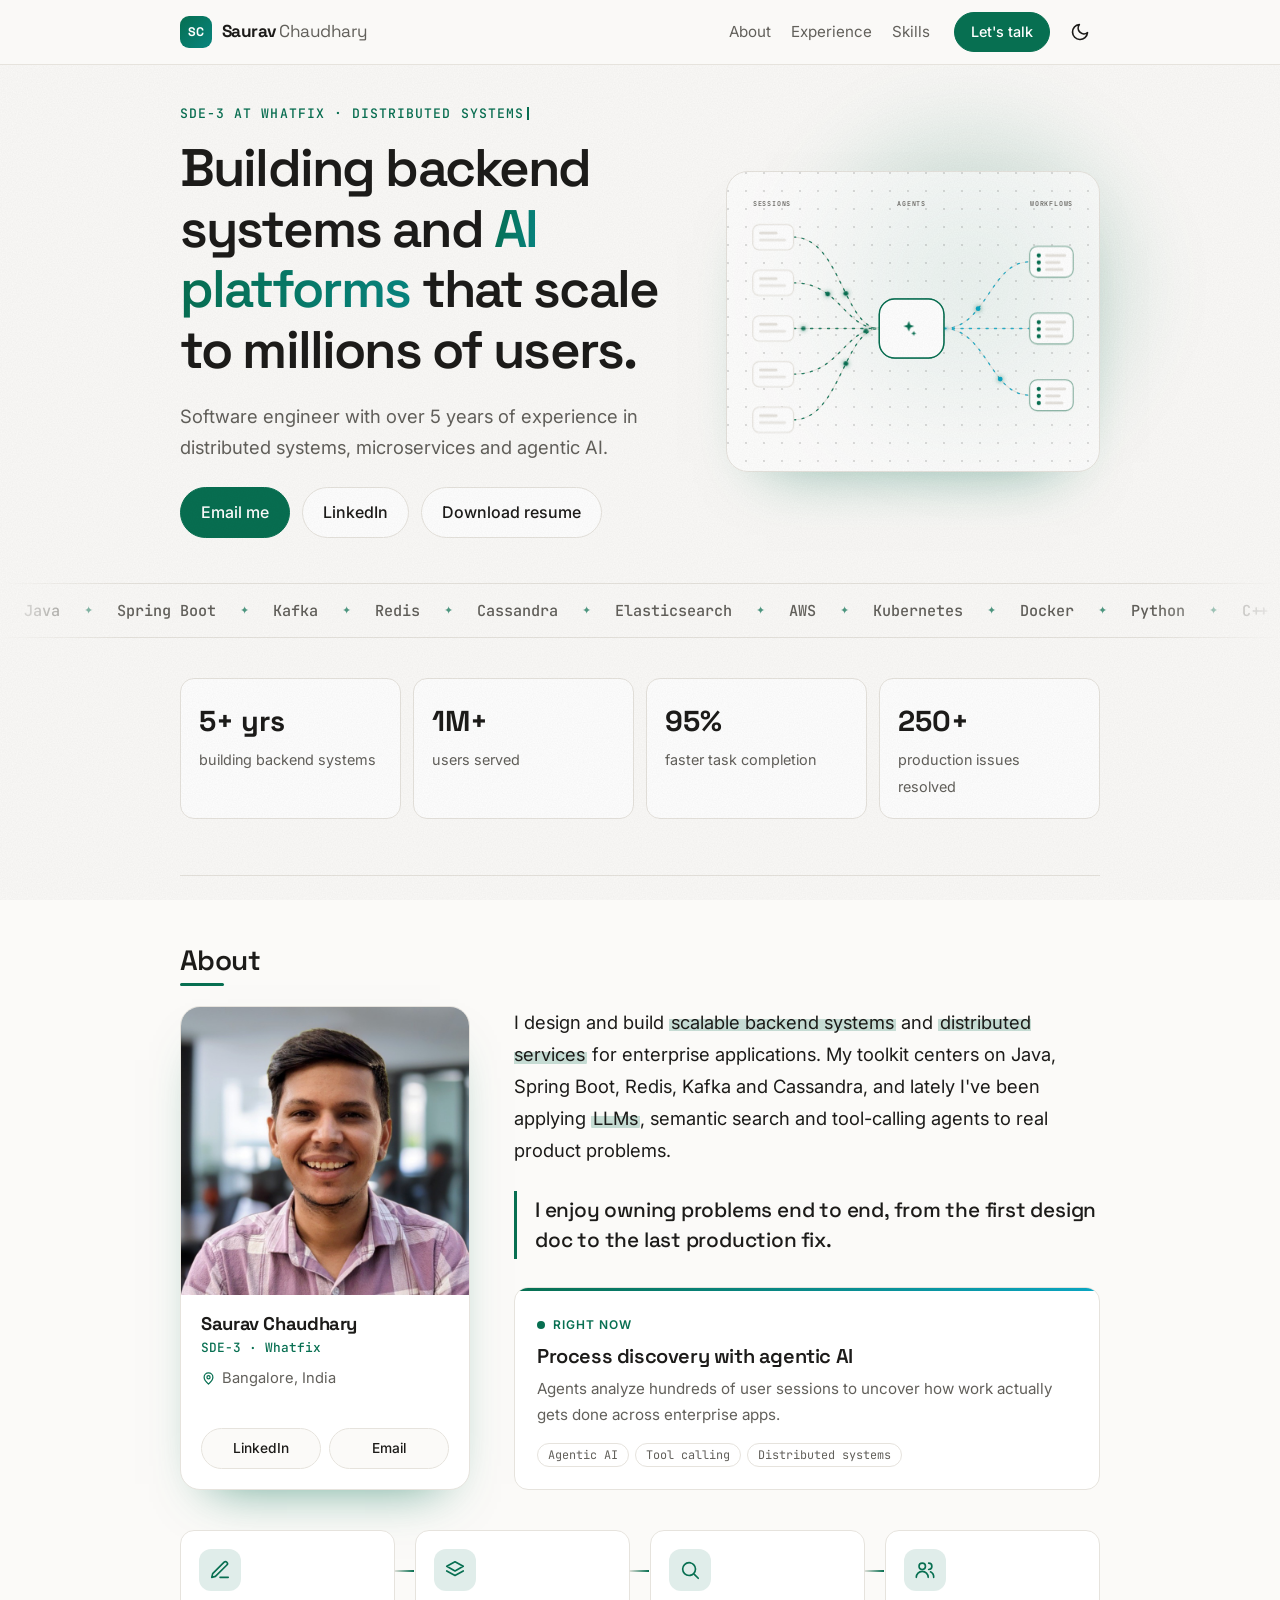
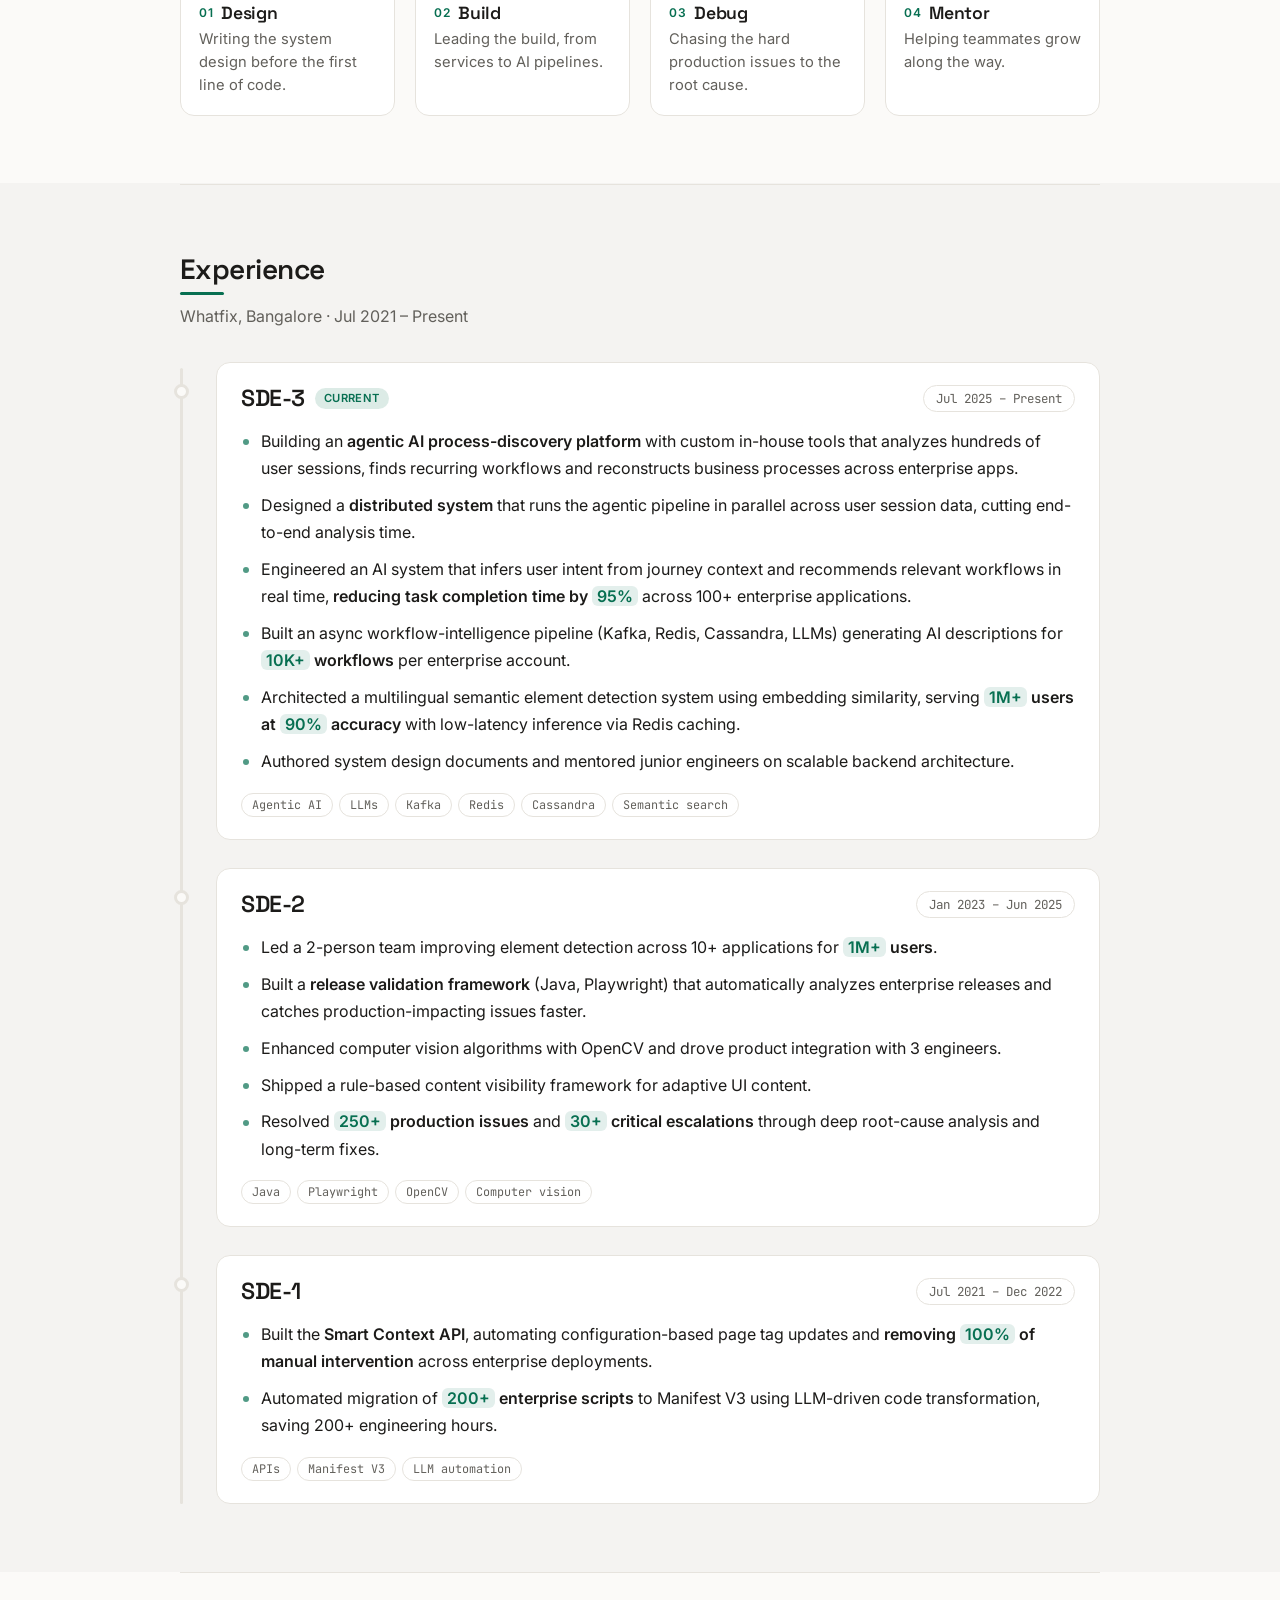
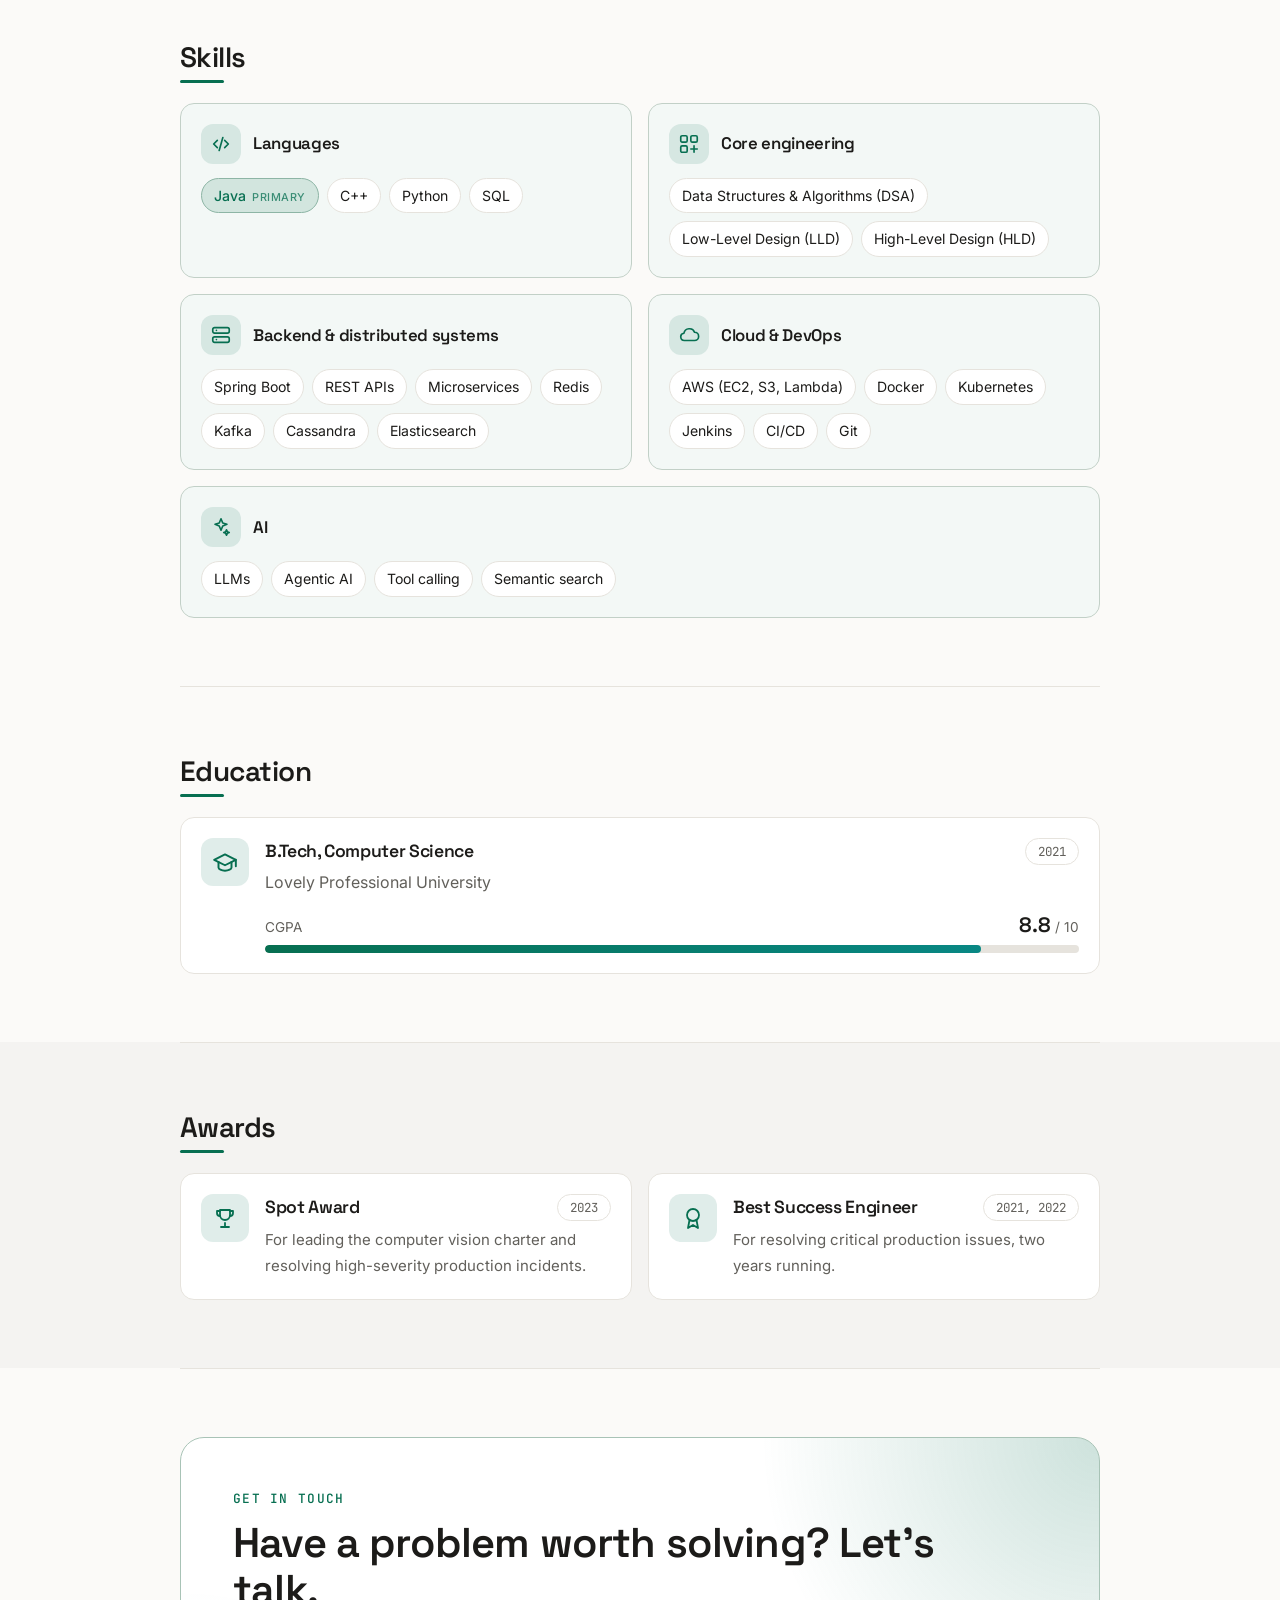
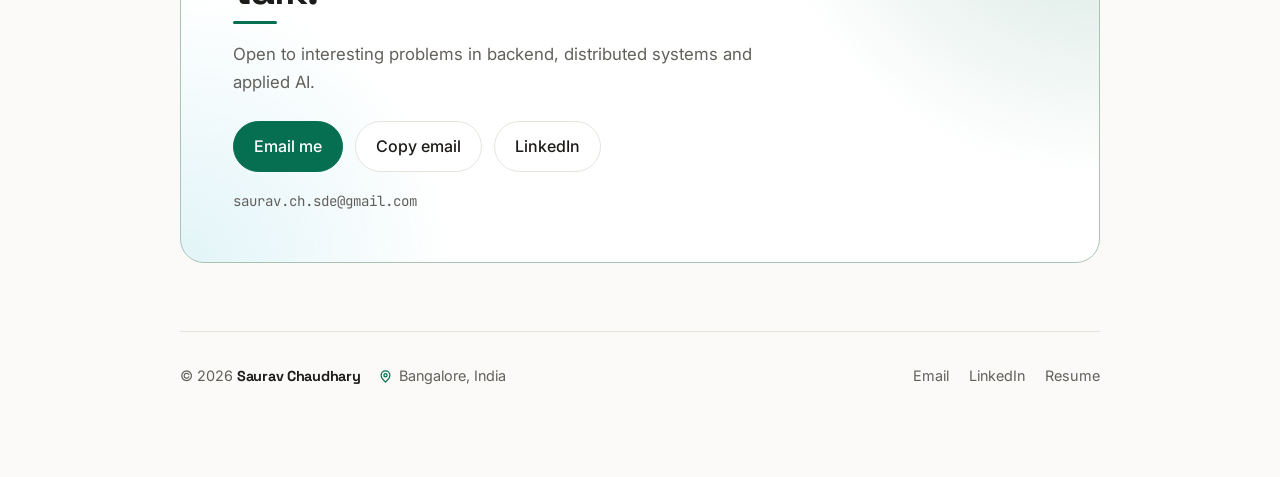
==== commit 626eaa2d: "Remove hero scroll-cue mouse icon Co-Authored-By: Claude Sonnet 5.5 <noreply@anthropic.com>" ====
--- a/index.html
+++ b/index.html
@@ -174,7 +174,6 @@
         </g>
       </svg>
         </div>
-        <a class="scroll-cue" id="scroll-cue" href="#about" aria-label="Scroll to About"><span class="mouse"><span></span></span></a>
       </div>
     </section>
 
--- a/css/style.css
+++ b/css/style.css
@@ -542,19 +542,10 @@
   40%, 100% { stroke: color-mix(in srgb, var(--accent) 45%, var(--border)); stroke-width: 1.5; }
 }
 
-/* Scroll cue */
-.hero { position: relative; }
-.scroll-cue { position: absolute; left: 50%; bottom: 4px; transform: translateX(-50%); transition: opacity .4s; }
-.scroll-cue.hide { opacity: 0; pointer-events: none; }
-.mouse { display: block; width: 22px; height: 34px; border: 2px solid var(--muted); border-radius: 12px; position: relative; opacity: .8; }
-.mouse span { position: absolute; left: 50%; top: 6px; width: 3px; height: 7px; margin-left: -1.5px; border-radius: 2px; background: var(--accent); animation: wheel 1.8s ease-in-out infinite; }
-@keyframes wheel { 0% { opacity: 0; transform: translateY(0); } 30% { opacity: 1; } 100% { opacity: 0; transform: translateY(12px); } }
-@media (max-width: 760px) { .scroll-cue { display: none; } }
-
 @media (prefers-reduced-motion: reduce) {
   .hero h1 .w > span { transform: none; animation: none; }
   .hero h1 .grad > span { animation: none; }
-  .caret, .mouse span, .hv-in .hv-node.out { animation: none; }
+  .caret, .hv-in .hv-node.out { animation: none; }
   .hv-packet { display: none; }
 }
 
--- a/css/print.css
+++ b/css/print.css
@@ -84,7 +84,7 @@
 /* Headline words and typed line must be plain text in print */
 .hero h1 .w { overflow: visible; display: inline; padding: 0; margin: 0; }
 .hero h1 .w > span { transform: none !important; color: #111 !important; -webkit-text-fill-color: #111 !important; display: inline; }
-.caret, .scroll-cue, .hv-packet { display: none !important; }
+.caret, .hv-packet { display: none !important; }
 
 /* Print the location instead of whatever word the typing line happens to show */
 .eyebrow .typed { display: none !important; }
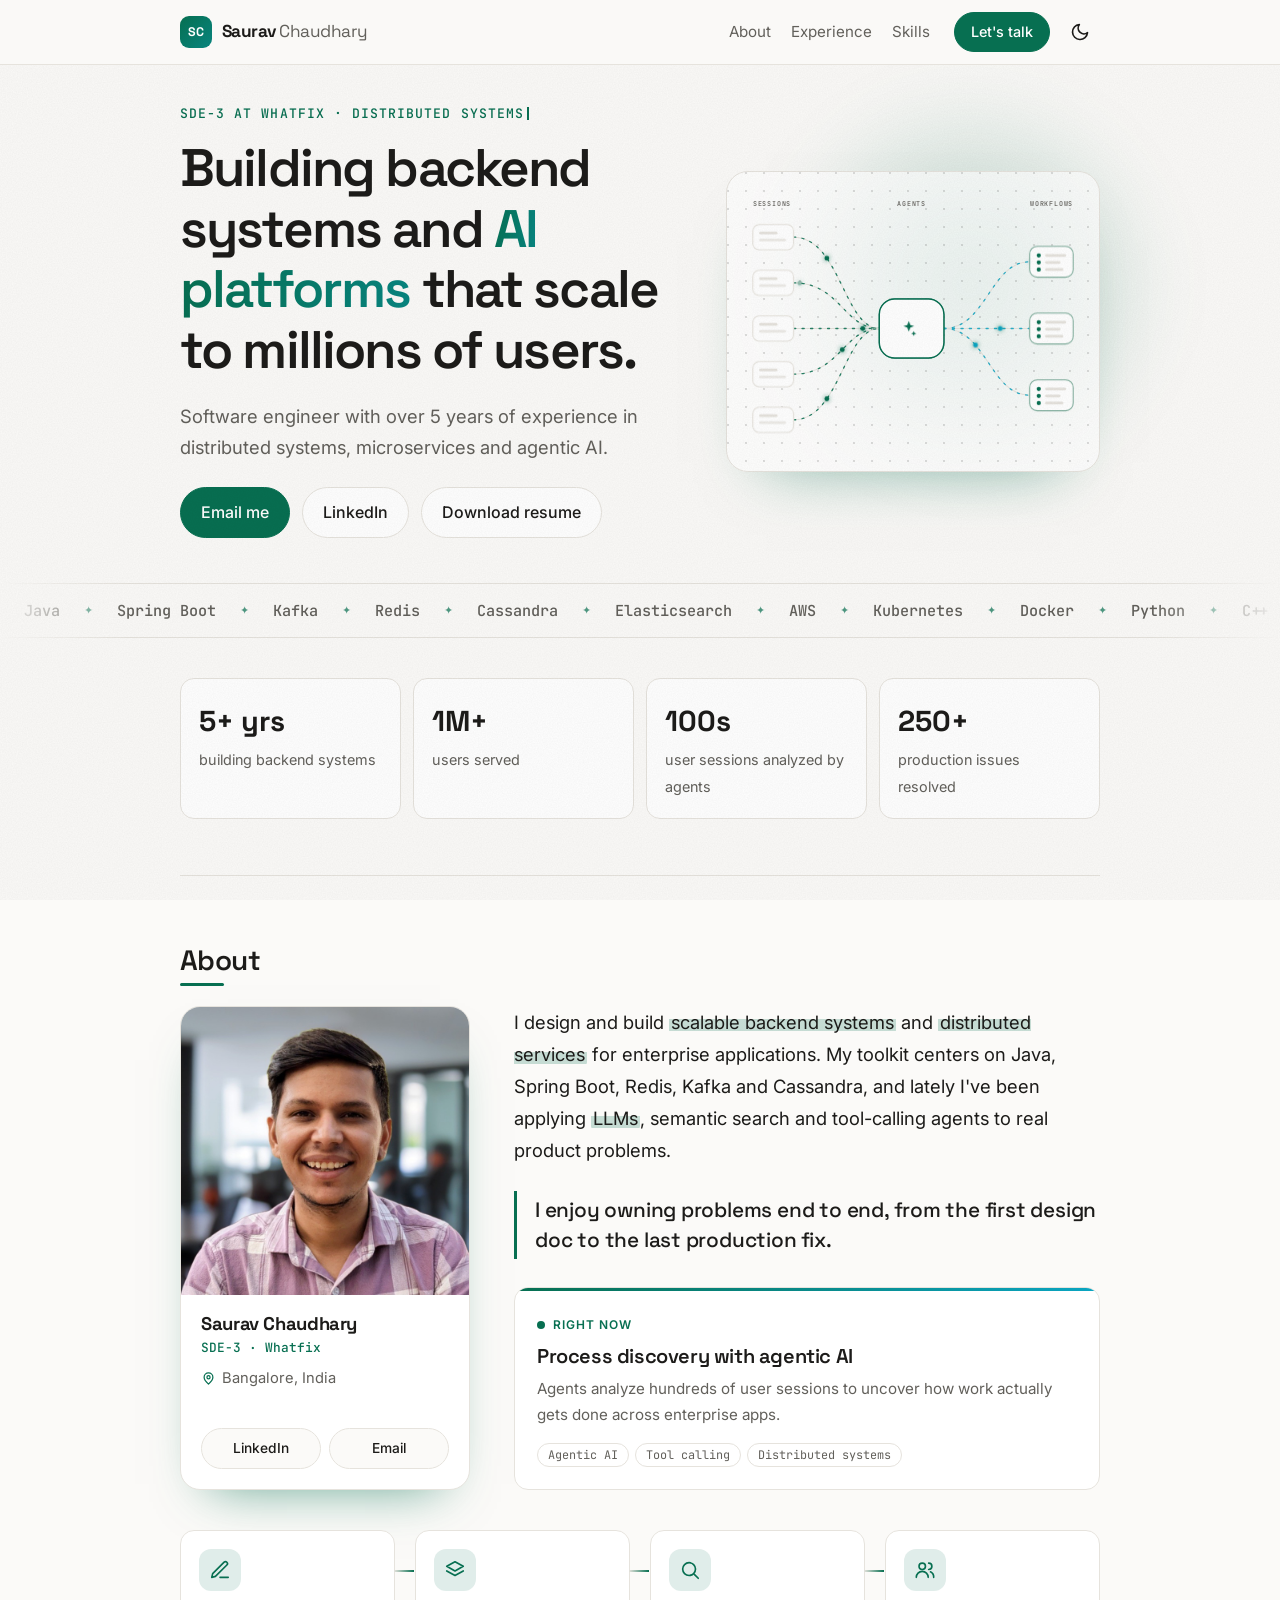
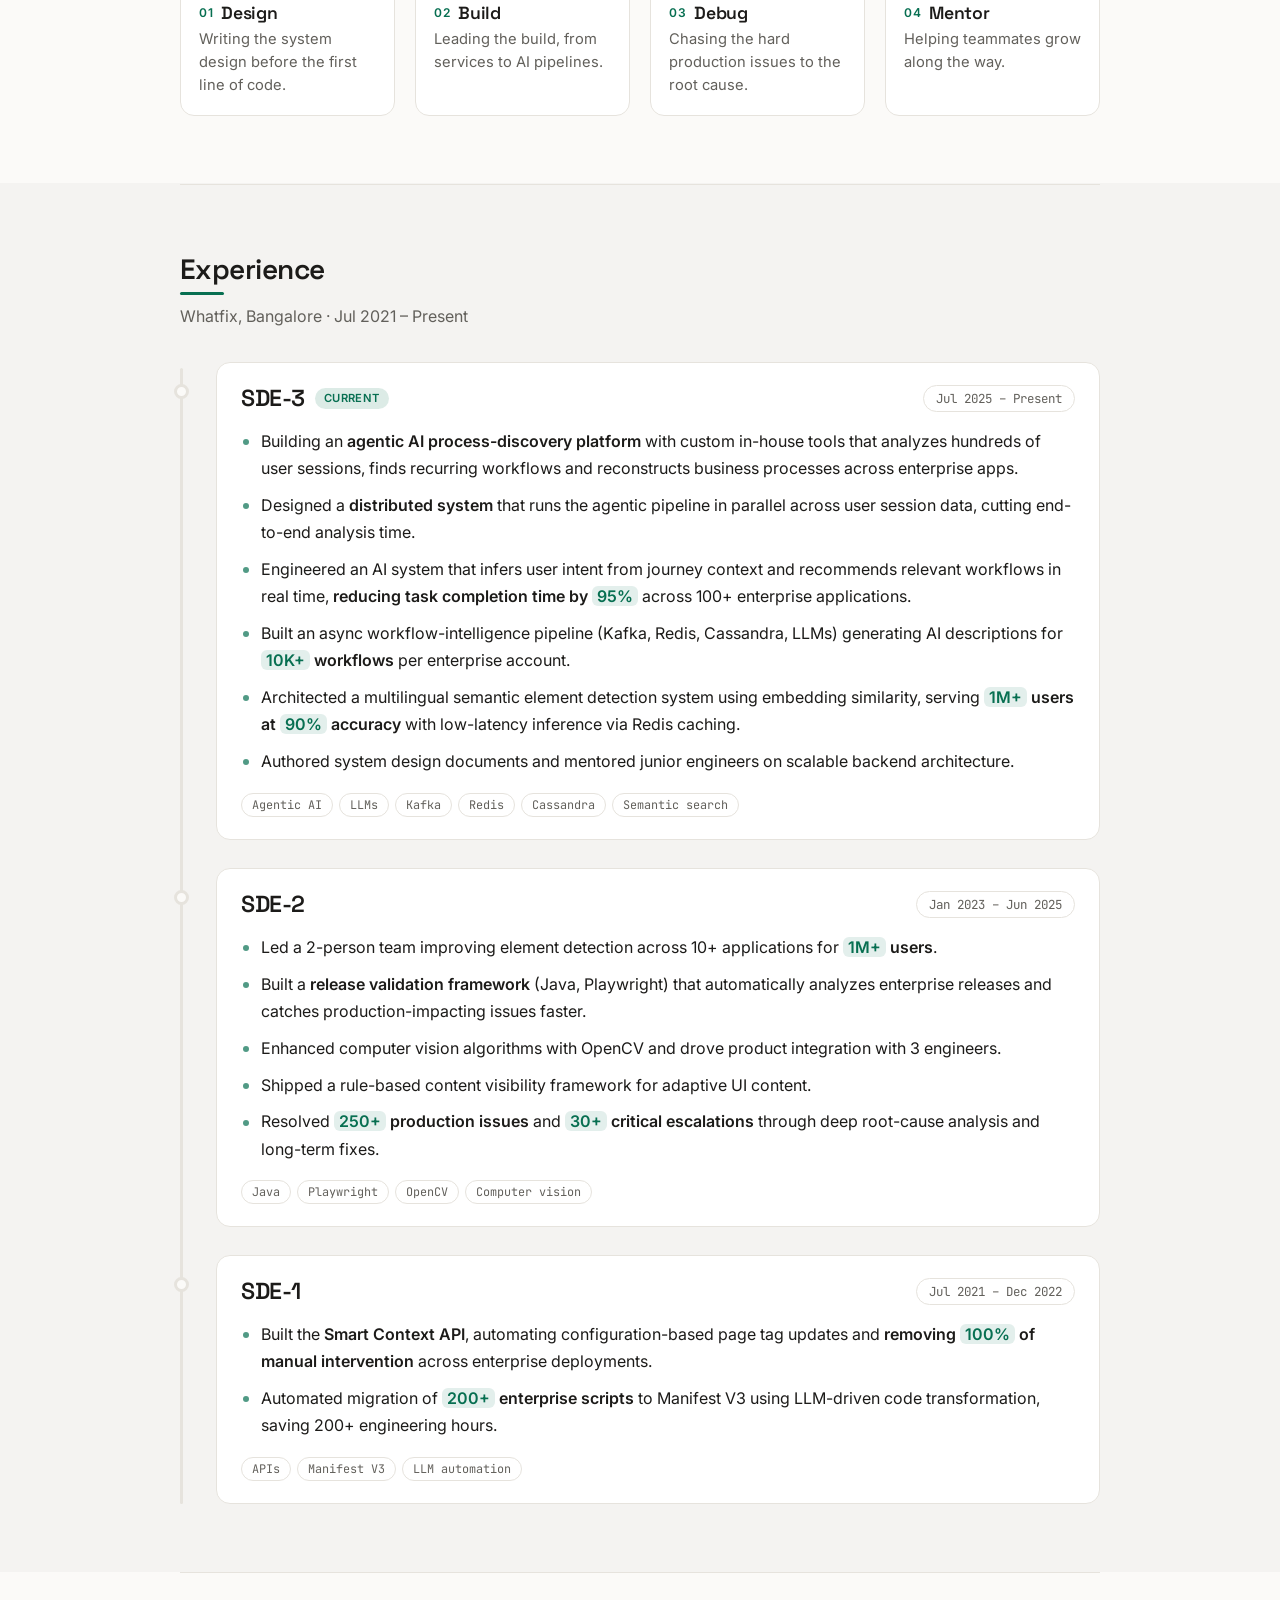
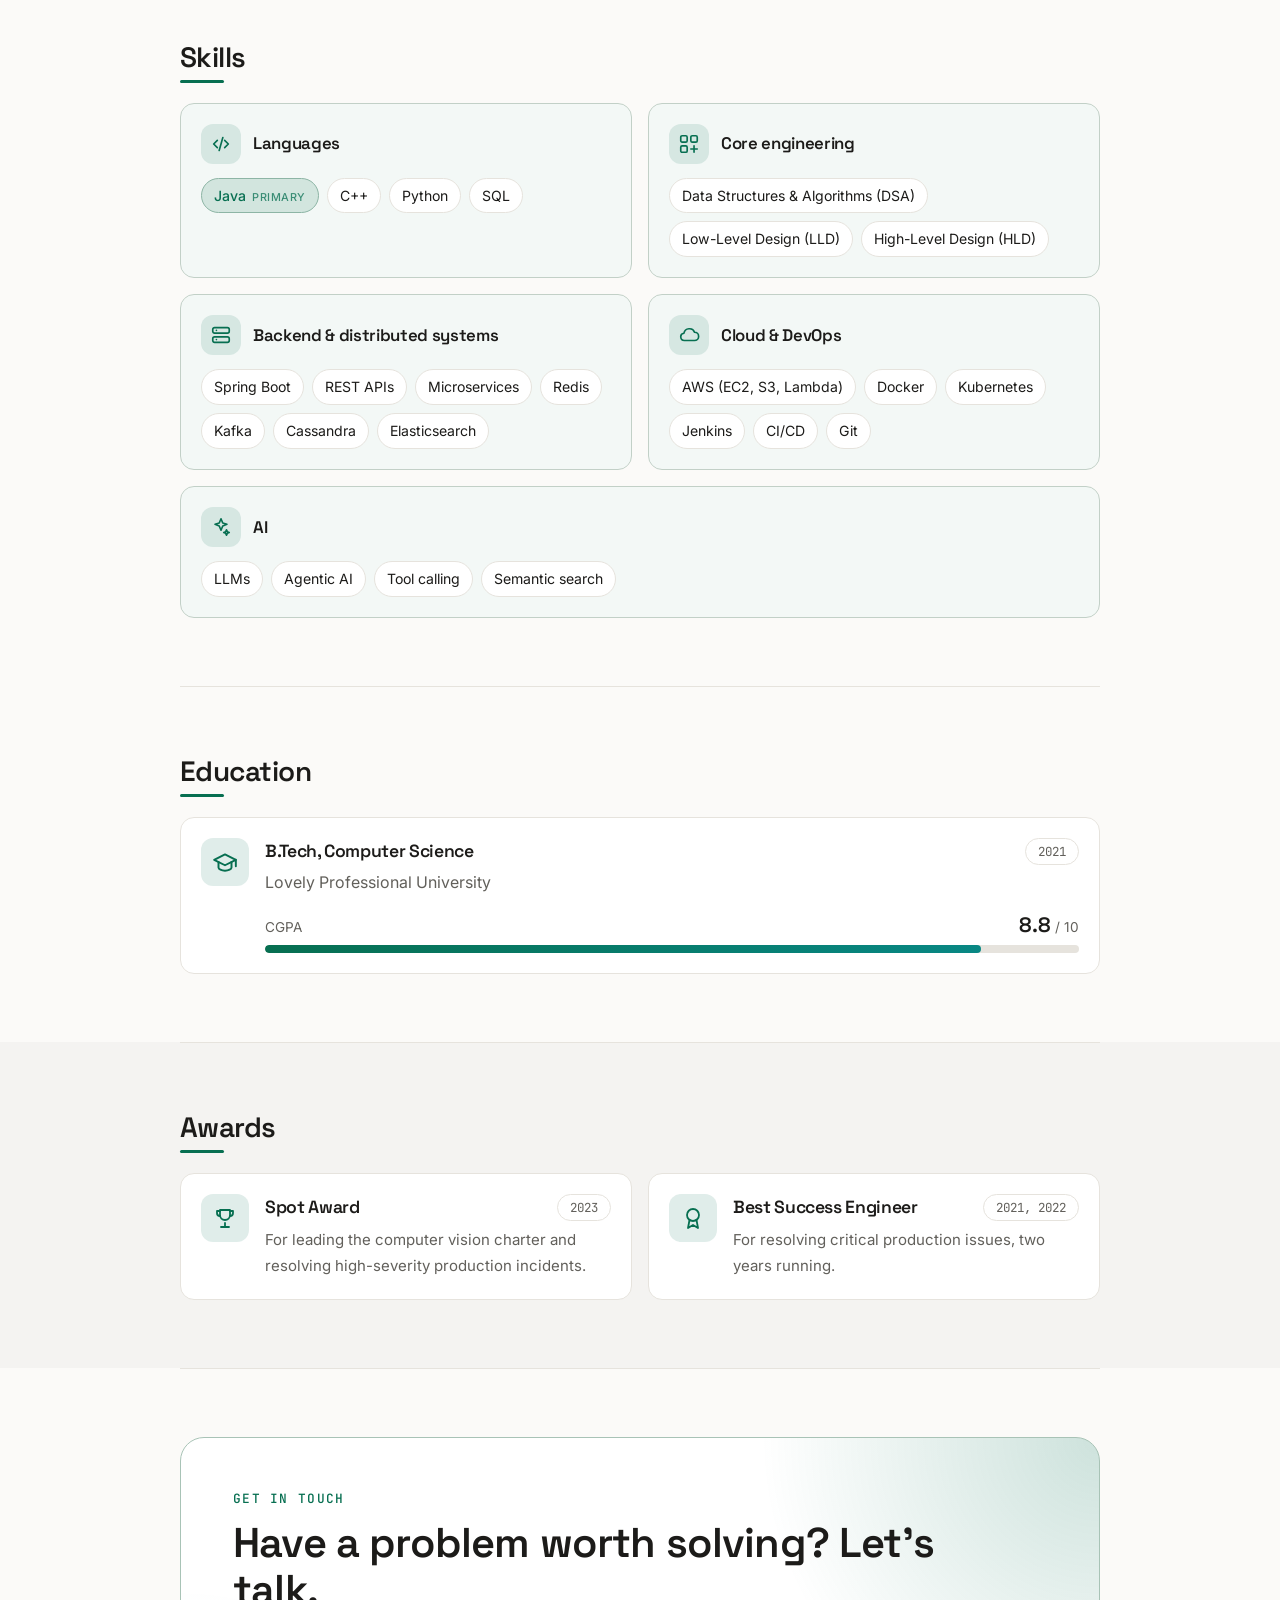
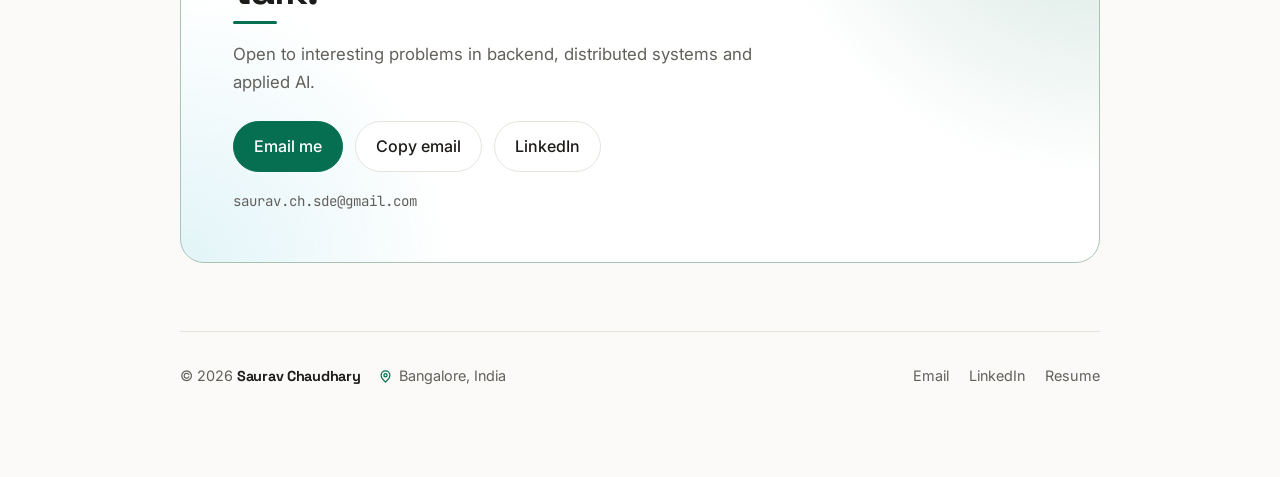
==== commit a4400f28: "Swap 95% stat tile for 100s user sessions analyzed by agents Co-Authored-By: Claude Sonnet 5.5 <nore" ====
--- a/index.html
+++ b/index.html
@@ -188,7 +188,7 @@
       <ul>
         <li><strong><span data-count="5" data-suffix="+ yrs">5+ yrs</span></strong><span>building backend systems</span></li>
         <li><strong><span data-count="1" data-suffix="M+">1M+</span></strong><span>users served</span></li>
-        <li><strong><span data-count="95" data-suffix="%">95%</span></strong><span>faster task completion</span></li>
+        <li><strong><span data-count="100" data-suffix="s">100s</span></strong><span>user sessions analyzed by agents</span></li>
         <li><strong><span data-count="250" data-suffix="+">250+</span></strong><span>production issues resolved</span></li>
       </ul>
     </section>
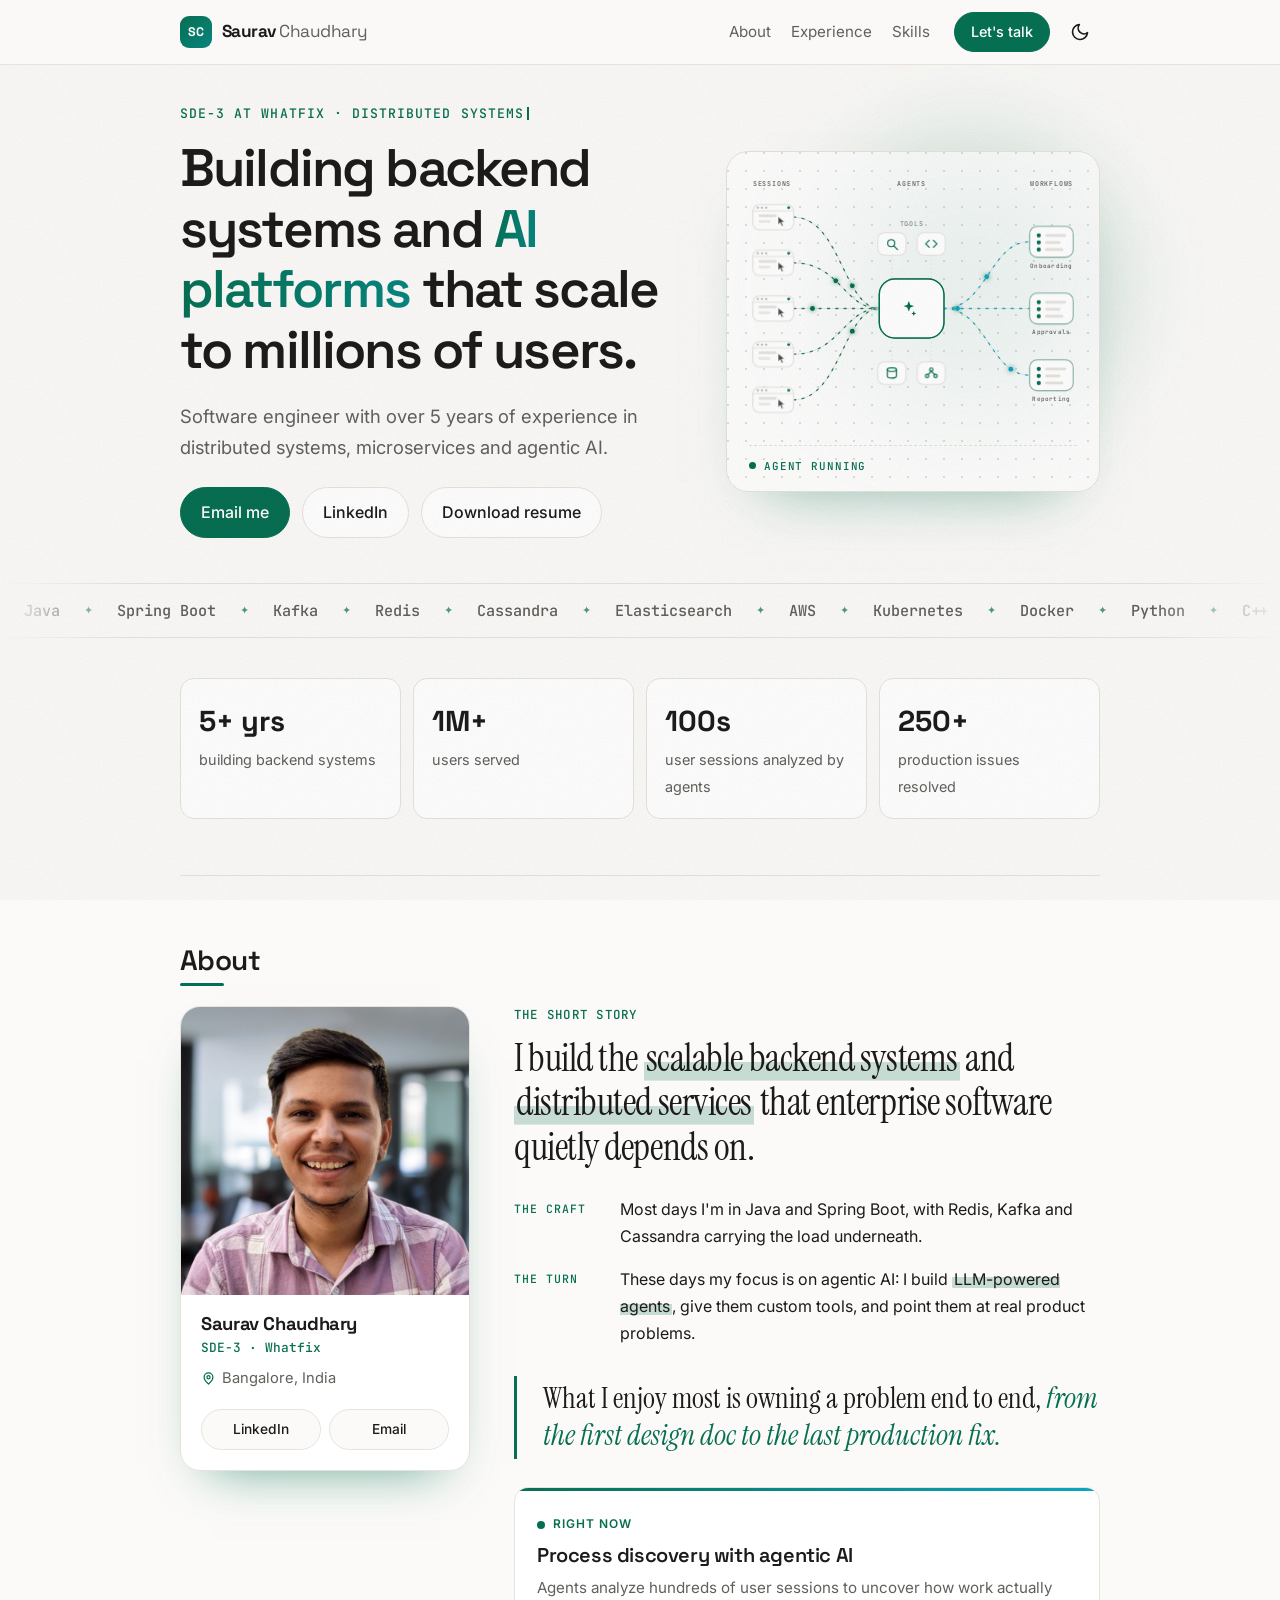
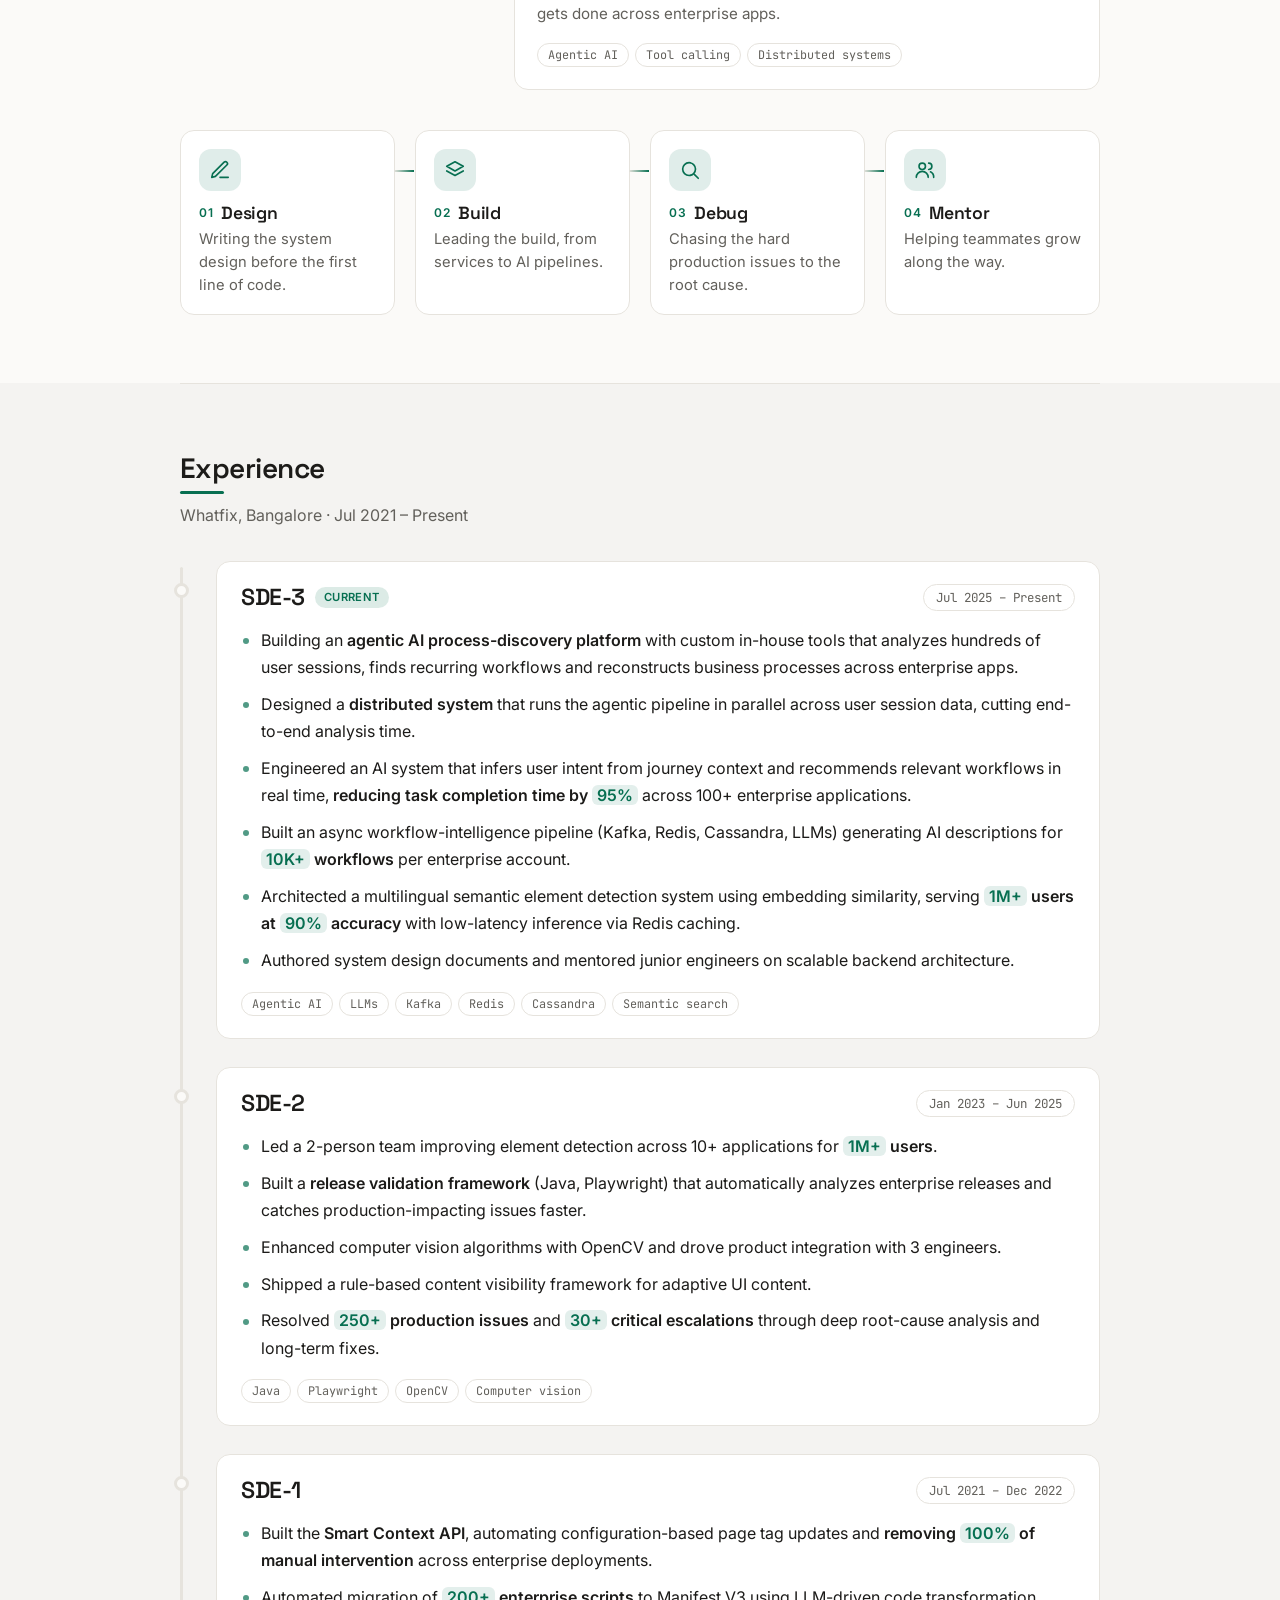
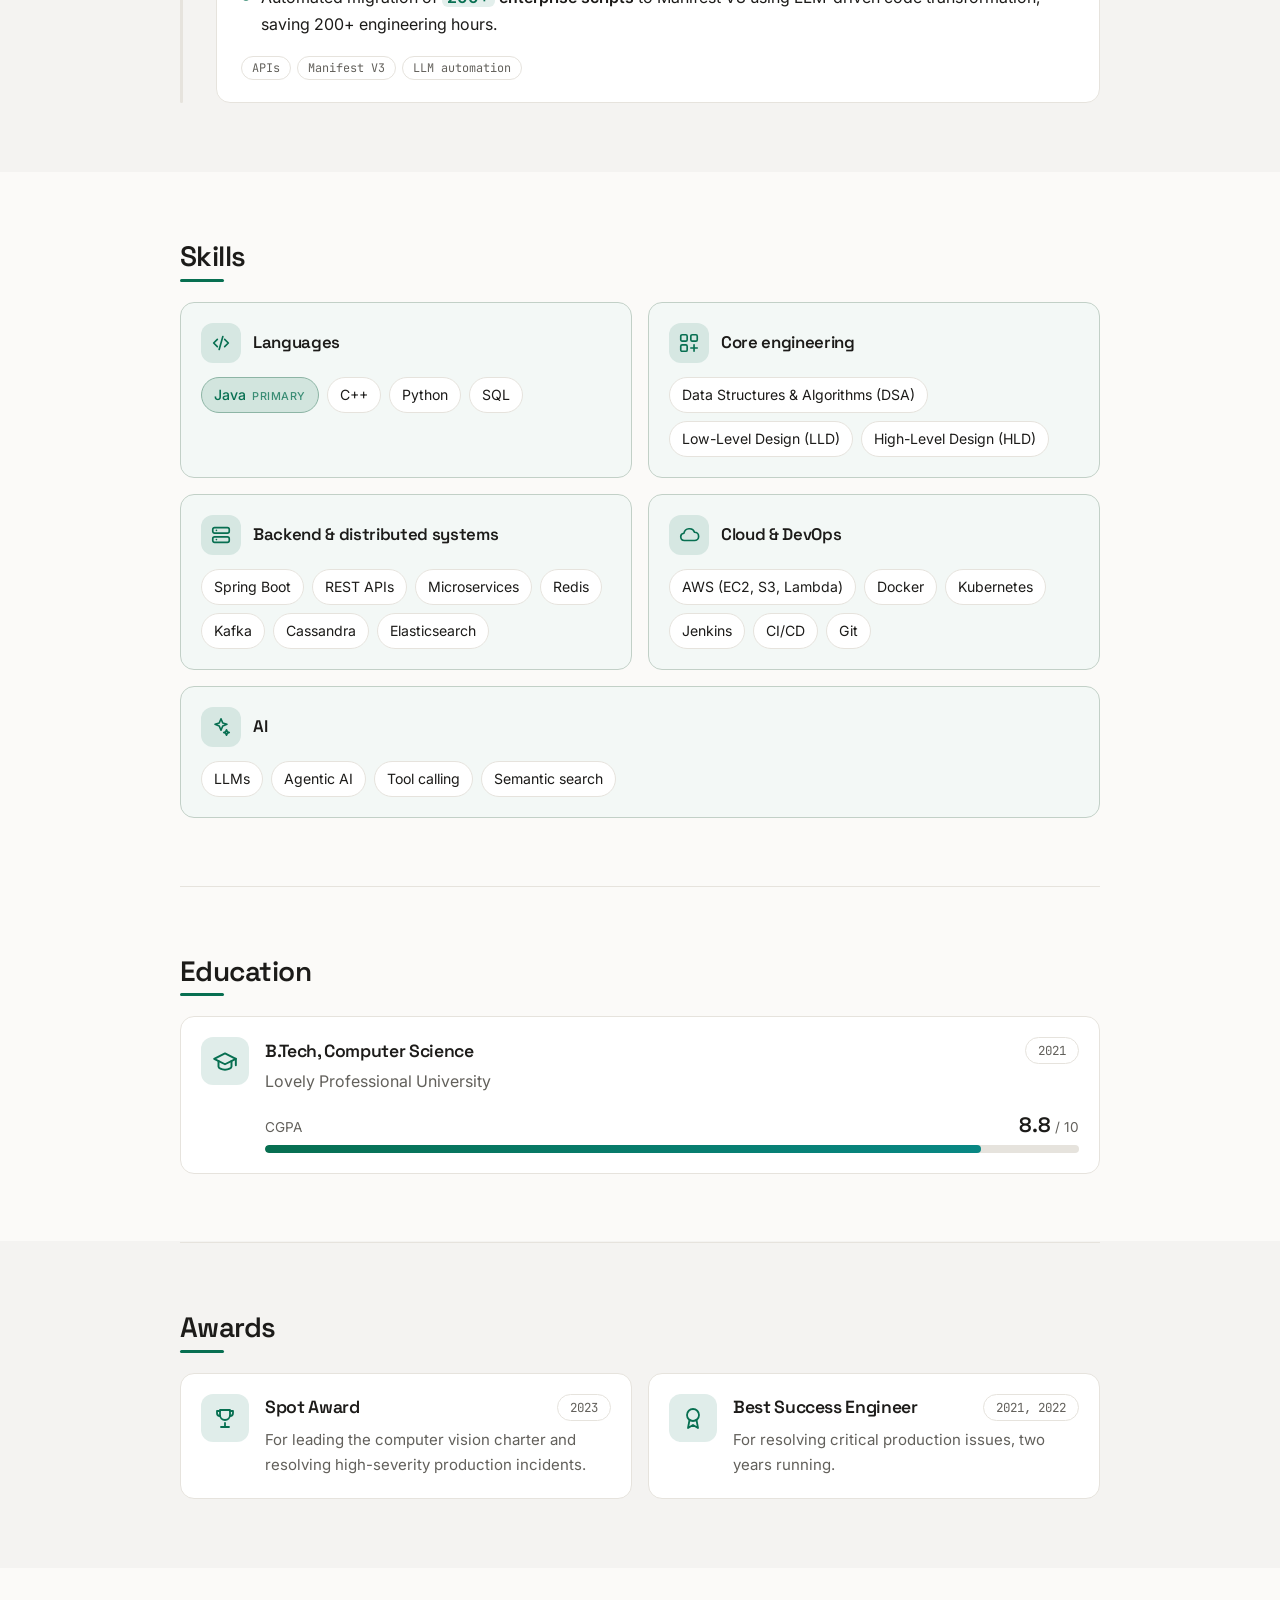
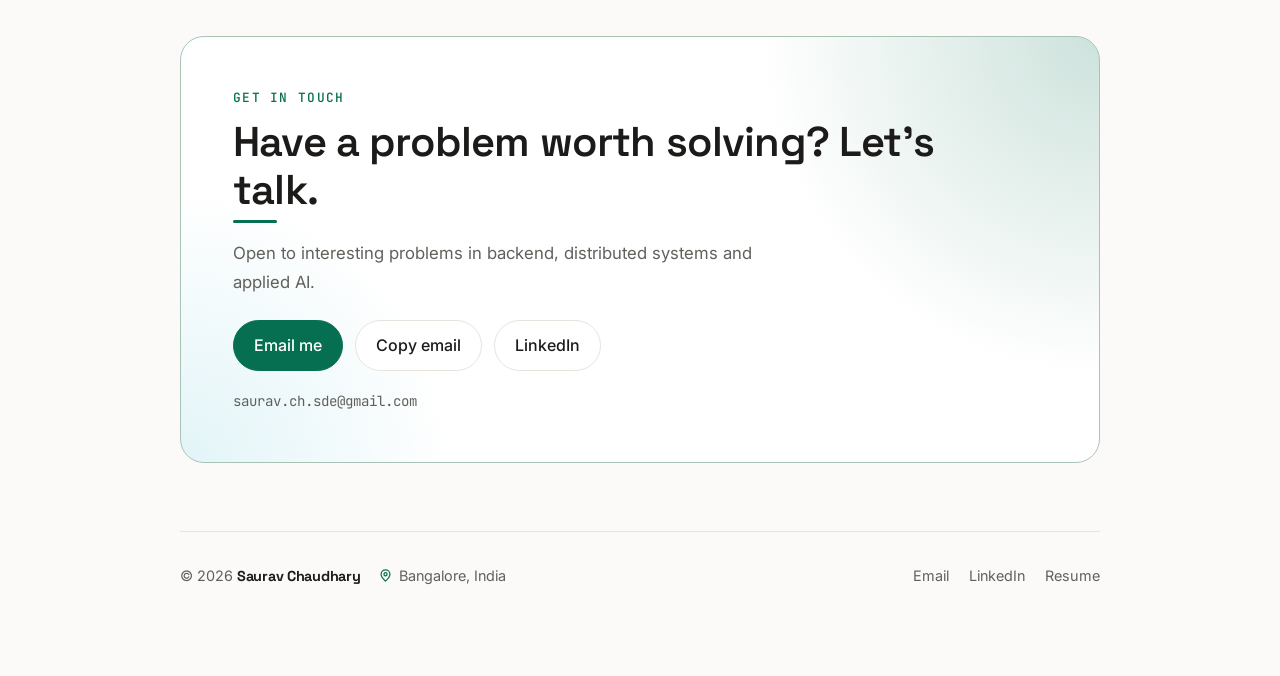
==== commit d1ecce83: "Rewrite About as a story; richer hero diagram; new resume PDF - About: short-story layout with serif" ====
--- a/index.html
+++ b/index.html
@@ -42,7 +42,7 @@
   </script>
   <link rel="preconnect" href="https://fonts.googleapis.com">
   <link rel="preconnect" href="https://fonts.gstatic.com" crossorigin>
-  <link href="https://fonts.googleapis.com/css2?family=Inter:wght@400;500;600&family=JetBrains+Mono:wght@400;500&family=Space+Grotesk:wght@500;600;700&display=swap" rel="stylesheet">
+  <link href="https://fonts.googleapis.com/css2?family=Inter:wght@400;500;600&family=JetBrains+Mono:wght@400;500&family=Instrument+Serif:ital@0;1&family=Space+Grotesk:wght@500;600;700&display=swap" rel="stylesheet">
   <link rel="stylesheet" href="css/style.css">
   <link rel="stylesheet" href="css/print.css" media="print">
   <script>
@@ -114,30 +114,55 @@
         <path class="hv-pipe" d="M286 200 C 346 200, 352 105, 408 105"/><path class="hv-flow out" style="--i:0" d="M286 200 C 346 200, 352 105, 408 105"/>
         <path class="hv-pipe" d="M286 200 C 346 200, 352 200, 408 200"/><path class="hv-flow out" style="--i:1" d="M286 200 C 346 200, 352 200, 408 200"/>
         <path class="hv-pipe" d="M286 200 C 346 200, 352 295, 408 295"/><path class="hv-flow out" style="--i:2" d="M286 200 C 346 200, 352 295, 408 295"/>
-        <g class="hv-in" style="--i:0">
+        <g class="hv-in hv-session" style="--i:0; --r:0">
           <rect class="hv-node" x="14" y="52" width="58" height="36" rx="9"/>
-          <rect class="hv-bar" x="23" y="62" width="26" height="4" rx="2"/>
-          <rect class="hv-bar short" x="23" y="72" width="38" height="4" rx="2"/>
-        </g>
-        <g class="hv-in" style="--i:1">
+          <path class="hv-titlebar" d="M14 61h58"/>
+          <circle class="hv-wdot" cx="21" cy="56.5" r="1.6"/><circle class="hv-wdot" cx="27" cy="56.5" r="1.6"/><circle class="hv-wdot" cx="33" cy="56.5" r="1.6"/>
+          <circle class="hv-rec" cx="65" cy="56.5" r="2.1"/>
+          <rect class="hv-bar" x="22" y="66" width="26" height="4" rx="2"/>
+          <rect class="hv-bar short" x="22" y="74" width="17" height="4" rx="2"/>
+          <circle class="hv-ripple" cx="50" cy="69" r="3"/>
+          <path class="hv-cursor" d="M50 69v11.5l3-2.7 2.2 4.9 2-.9-2.2-4.8 4-.3z"/>
+        </g>
+        <g class="hv-in hv-session" style="--i:1; --r:1">
           <rect class="hv-node" x="14" y="117" width="58" height="36" rx="9"/>
-          <rect class="hv-bar" x="23" y="127" width="26" height="4" rx="2"/>
-          <rect class="hv-bar short" x="23" y="137" width="38" height="4" rx="2"/>
-        </g>
-        <g class="hv-in" style="--i:2">
+          <path class="hv-titlebar" d="M14 126h58"/>
+          <circle class="hv-wdot" cx="21" cy="121.5" r="1.6"/><circle class="hv-wdot" cx="27" cy="121.5" r="1.6"/><circle class="hv-wdot" cx="33" cy="121.5" r="1.6"/>
+          <circle class="hv-rec" cx="65" cy="121.5" r="2.1"/>
+          <rect class="hv-bar" x="22" y="131" width="26" height="4" rx="2"/>
+          <rect class="hv-bar short" x="22" y="139" width="17" height="4" rx="2"/>
+          <circle class="hv-ripple" cx="50" cy="134" r="3"/>
+          <path class="hv-cursor" d="M50 134v11.5l3-2.7 2.2 4.9 2-.9-2.2-4.8 4-.3z"/>
+        </g>
+        <g class="hv-in hv-session" style="--i:2; --r:2">
           <rect class="hv-node" x="14" y="182" width="58" height="36" rx="9"/>
-          <rect class="hv-bar" x="23" y="192" width="26" height="4" rx="2"/>
-          <rect class="hv-bar short" x="23" y="202" width="38" height="4" rx="2"/>
-        </g>
-        <g class="hv-in" style="--i:3">
+          <path class="hv-titlebar" d="M14 191h58"/>
+          <circle class="hv-wdot" cx="21" cy="186.5" r="1.6"/><circle class="hv-wdot" cx="27" cy="186.5" r="1.6"/><circle class="hv-wdot" cx="33" cy="186.5" r="1.6"/>
+          <circle class="hv-rec" cx="65" cy="186.5" r="2.1"/>
+          <rect class="hv-bar" x="22" y="196" width="26" height="4" rx="2"/>
+          <rect class="hv-bar short" x="22" y="204" width="17" height="4" rx="2"/>
+          <circle class="hv-ripple" cx="50" cy="199" r="3"/>
+          <path class="hv-cursor" d="M50 199v11.5l3-2.7 2.2 4.9 2-.9-2.2-4.8 4-.3z"/>
+        </g>
+        <g class="hv-in hv-session" style="--i:3; --r:3">
           <rect class="hv-node" x="14" y="247" width="58" height="36" rx="9"/>
-          <rect class="hv-bar" x="23" y="257" width="26" height="4" rx="2"/>
-          <rect class="hv-bar short" x="23" y="267" width="38" height="4" rx="2"/>
-        </g>
-        <g class="hv-in" style="--i:4">
+          <path class="hv-titlebar" d="M14 256h58"/>
+          <circle class="hv-wdot" cx="21" cy="251.5" r="1.6"/><circle class="hv-wdot" cx="27" cy="251.5" r="1.6"/><circle class="hv-wdot" cx="33" cy="251.5" r="1.6"/>
+          <circle class="hv-rec" cx="65" cy="251.5" r="2.1"/>
+          <rect class="hv-bar" x="22" y="261" width="26" height="4" rx="2"/>
+          <rect class="hv-bar short" x="22" y="269" width="17" height="4" rx="2"/>
+          <circle class="hv-ripple" cx="50" cy="264" r="3"/>
+          <path class="hv-cursor" d="M50 264v11.5l3-2.7 2.2 4.9 2-.9-2.2-4.8 4-.3z"/>
+        </g>
+        <g class="hv-in hv-session" style="--i:4; --r:4">
           <rect class="hv-node" x="14" y="312" width="58" height="36" rx="9"/>
-          <rect class="hv-bar" x="23" y="322" width="26" height="4" rx="2"/>
-          <rect class="hv-bar short" x="23" y="332" width="38" height="4" rx="2"/>
+          <path class="hv-titlebar" d="M14 321h58"/>
+          <circle class="hv-wdot" cx="21" cy="316.5" r="1.6"/><circle class="hv-wdot" cx="27" cy="316.5" r="1.6"/><circle class="hv-wdot" cx="33" cy="316.5" r="1.6"/>
+          <circle class="hv-rec" cx="65" cy="316.5" r="2.1"/>
+          <rect class="hv-bar" x="22" y="326" width="26" height="4" rx="2"/>
+          <rect class="hv-bar short" x="22" y="334" width="17" height="4" rx="2"/>
+          <circle class="hv-ripple" cx="50" cy="329" r="3"/>
+          <path class="hv-cursor" d="M50 329v11.5l3-2.7 2.2 4.9 2-.9-2.2-4.8 4-.3z"/>
         </g>
         <g class="hv-hub">
           <rect class="hv-ring" x="194" y="158" width="92" height="84" rx="22"/>
@@ -162,7 +187,30 @@
           <circle class="hv-dot" cx="421" cy="296" r="3"/><rect class="hv-bar" x="430" y="294" width="22" height="4" rx="2"/>
           <circle class="hv-dot" cx="421" cy="306" r="3"/><rect class="hv-bar" x="430" y="304" width="26" height="4" rx="2"/>
         </g>
-      <g aria-hidden="true">
+      
+        <text class="hv-label dim" x="240" y="82" text-anchor="middle">TOOLS</text>
+        <path class="hv-pipe hv-tl" d="M212 124V158"/><path class="hv-pipe hv-tl" d="M212 242V276"/>
+        <path class="hv-pipe hv-tl" d="M268 124V158"/><path class="hv-pipe hv-tl" d="M268 242V276"/>
+        <g class="hv-tool hv-in" style="--i:9; --k:0">
+          <rect x="192" y="92" width="40" height="32" rx="9"/>
+          <circle cx="211" cy="107" r="5"/><path d="M215 111l5 5"/>
+        </g>
+        <g class="hv-tool hv-in" style="--i:10; --k:1">
+          <rect x="248" y="92" width="40" height="32" rx="9"/>
+          <path d="M265 103l-5 5 5 5M271 103l5 5-5 5"/>
+        </g>
+        <g class="hv-tool hv-in" style="--i:11; --k:2">
+          <rect x="192" y="276" width="40" height="32" rx="9"/>
+          <ellipse cx="212" cy="287" rx="6.5" ry="2.6"/><path d="M205.5 287v9.5a6.5 2.6 0 0 0 13 0V287"/>
+        </g>
+        <g class="hv-tool hv-in" style="--i:12; --k:3">
+          <rect x="248" y="276" width="40" height="32" rx="9"/>
+          <circle cx="268" cy="287" r="2.4"/><circle cx="262" cy="296" r="2.4"/><circle cx="274" cy="296" r="2.4"/><path d="M268 289.4l-5 5M268 289.4l5 5"/>
+        </g>
+        <text class="hv-sub" x="439" y="142" text-anchor="middle">Onboarding</text>
+        <text class="hv-sub" x="439" y="237" text-anchor="middle">Approvals</text>
+        <text class="hv-sub" x="439" y="332" text-anchor="middle">Reporting</text>
+        <g aria-hidden="true">
         <circle class="hv-packet" r="3.4"><animateMotion dur="2.2s" begin="0.00s" repeatCount="indefinite" path="M72 70 C 138 70, 144 200, 194 200"/><animate attributeName="opacity" values="0;1;1;0" keyTimes="0;.15;.85;1" dur="2.2s" begin="0.00s" repeatCount="indefinite"/></circle>
         <circle class="hv-packet" r="3.4"><animateMotion dur="2.2s" begin="0.55s" repeatCount="indefinite" path="M72 135 C 138 135, 144 200, 194 200"/><animate attributeName="opacity" values="0;1;1;0" keyTimes="0;.15;.85;1" dur="2.2s" begin="0.55s" repeatCount="indefinite"/></circle>
         <circle class="hv-packet" r="3.4"><animateMotion dur="2.2s" begin="1.10s" repeatCount="indefinite" path="M72 200 C 138 200, 144 200, 194 200"/><animate attributeName="opacity" values="0;1;1;0" keyTimes="0;.15;.85;1" dur="2.2s" begin="1.10s" repeatCount="indefinite"/></circle>
@@ -173,6 +221,10 @@
         <circle class="hv-packet out" r="3.4"><animateMotion dur="1.8s" begin="2.3s" repeatCount="indefinite" path="M286 200 C 346 200, 352 295, 408 295"/><animate attributeName="opacity" values="0;1;1;0" keyTimes="0;.15;.85;1" dur="1.8s" begin="2.3s" repeatCount="indefinite"/></circle>
         </g>
       </svg>
+          <div class="hv-log" aria-hidden="true">
+            <span class="hv-live"><i></i>Agent running</span>
+            <span class="hv-lines"><span>&rsaquo; fetch_sessions()</span><span>&rsaquo; cluster_steps()</span><span class="ok">&rsaquo; workflow reconstructed &#10003;</span></span>
+          </div>
         </div>
       </div>
     </section>
@@ -211,8 +263,13 @@
           </div>
         </div>
         <div class="about-text">
-          <p class="about-lead reveal">I design and build <mark class="kw">scalable backend systems</mark> and <mark class="kw">distributed services</mark> for enterprise applications. My toolkit centers on Java, Spring Boot, Redis, Kafka and Cassandra, and lately I've been applying <mark class="kw">LLMs</mark>, semantic search and tool-calling agents to real product problems.</p>
-          <blockquote class="pull reveal" style="--d:150ms">I enjoy owning problems end to end, from the first design doc to the last production fix.</blockquote>
+          <p class="story-kicker">The short story</p>
+          <p class="about-lead story-lead reveal">I build the <mark class="kw">scalable backend systems</mark> and <mark class="kw">distributed services</mark> that enterprise software quietly depends on.</p>
+          <div class="story-body">
+            <p class="reveal" style="--d:100ms"><span class="beat">The craft</span><span class="beat-text">Most days I'm in Java and Spring Boot, with Redis, Kafka and Cassandra carrying the load underneath.</span></p>
+            <p class="reveal" style="--d:200ms"><span class="beat">The turn</span><span class="beat-text">These days my focus is on agentic AI: I build <mark class="kw">LLM-powered agents</mark>, give them custom tools, and point them at real product problems.</span></p>
+          </div>
+          <blockquote class="about-quote reveal" style="--d:250ms">What I enjoy most is owning a problem end to end, <em>from the first design doc to the last production fix.</em></blockquote>
           <aside class="now-card reveal" style="--d:250ms" aria-label="What I'm working on right now">
           <p class="now-label"><span class="dot" aria-hidden="true"></span>Right now</p>
           <h3>Process discovery with agentic AI</h3>
--- a/css/style.css
+++ b/css/style.css
@@ -693,3 +693,88 @@
 @media (max-width: 340px) {
   .cta-card .cta { flex-wrap: wrap; }
 }
+
+
+/* ---------- About as a short story ---------- */
+.story-kicker { font: 500 .78rem var(--font-mono); letter-spacing: .1em; text-transform: uppercase; color: var(--accent); margin: 0 0 .9rem; }
+.about-text .story-lead {
+  font: 400 clamp(1.75rem, 3.1vw, 2.35rem)/1.18 "Instrument Serif", Georgia, serif; letter-spacing: -.012em; margin: 0 0 1.6rem;
+}
+.about-text .story-lead .kw { background-position: left 92%; background-size: 0% 38%; }
+.about-text .story-lead.in .kw { background-size: 100% 38%; }
+.story-body { display: grid; gap: 16px; margin-bottom: 1.75rem; }
+.story-body p { display: grid; grid-template-columns: 88px minmax(0, 1fr); gap: 4px 18px; margin: 0; line-height: 1.7; }
+.beat { font: 500 .72rem var(--font-mono); letter-spacing: .09em; text-transform: uppercase; color: var(--accent); padding-top: .42em; }
+.beat-text { color: var(--text); }
+.about-quote {
+  position: relative; margin: 0; padding: 4px 0 4px 26px; border-left: 3px solid var(--accent);
+  font: 400 clamp(1.45rem, 2.4vw, 1.8rem)/1.3 "Instrument Serif", Georgia, serif; color: var(--text);
+}
+.about-quote em { font-style: italic; color: var(--accent); }
+@media (max-width: 520px) { .story-body p { grid-template-columns: 1fr; gap: 2px; } .beat { padding-top: 0; } }
+
+/* Profile card: natural height, and it stays in view beside the story while scrolling */
+.about-grid { align-items: start; }
+.profile { position: sticky; top: 92px; }
+.pf-info { flex: none; justify-content: flex-start; gap: 18px; }
+@media (max-width: 900px) { .profile { position: static; } }
+
+
+/* ---------- Hero diagram: tool chips, workflow names, live agent log ---------- */
+.hv-label.dim { opacity: .7; }
+.hv-sub { font: 500 8.5px var(--font-mono); letter-spacing: .04em; fill: var(--muted); }
+.hv-tool rect { fill: var(--surface); stroke: var(--border); stroke-width: 1.5; animation: hv-toolcall 6s ease-in-out infinite; animation-delay: calc(var(--k, 0) * 1.5s + 1.2s); }
+.hv-tool circle, .hv-tool ellipse, .hv-tool path { fill: none; stroke: var(--accent); stroke-width: 1.6; stroke-linecap: round; stroke-linejoin: round; }
+.hv-tl { stroke-dasharray: 2 4; }
+@keyframes hv-toolcall {
+  0%, 24%, 100% { stroke: var(--border); stroke-width: 1.5; }
+  6%, 16% { stroke: var(--accent); stroke-width: 2.4; }
+}
+
+.hv-log {
+  display: flex; align-items: center; justify-content: space-between; gap: 12px; margin: 10px 6px 2px; padding-top: 12px;
+  border-top: 1px dashed var(--border); font: 500 .72rem var(--font-mono); color: var(--muted);
+}
+.hv-live { display: inline-flex; align-items: center; gap: 8px; flex: none; color: var(--accent); text-transform: uppercase; letter-spacing: .08em; font-size: .68rem; }
+.hv-live i { width: 7px; height: 7px; border-radius: 50%; background: var(--accent); animation: ping-accent 2s ease-out infinite; }
+.hv-lines { position: relative; flex: 1; height: 1.3em; text-align: right; overflow: hidden; }
+.hv-lines span { position: absolute; right: 0; top: 0; white-space: nowrap; opacity: 0; animation: hv-line 9s ease-in-out infinite; }
+.hv-lines span:nth-child(2) { animation-delay: 3s; }
+.hv-lines span:nth-child(3) { animation-delay: 6s; }
+.hv-lines .ok { color: var(--accent); }
+@keyframes hv-line {
+  0% { opacity: 0; transform: translateY(6px); }
+  5%, 28% { opacity: 1; transform: none; }
+  33%, 100% { opacity: 0; transform: translateY(-6px); }
+}
+@media (prefers-reduced-motion: reduce) {
+  .hv-tool rect, .hv-live i { animation: none; }
+  .hv-lines span { animation: none; }
+  .hv-lines span:nth-child(3) { opacity: 1; }
+}
+
+
+/* ---------- Session cards: tiny recorded browser windows ---------- */
+.hv-titlebar { stroke: var(--border); stroke-width: 1.2; fill: none; }
+.hv-wdot { fill: var(--muted); opacity: .45; }
+.hv-rec { fill: var(--accent); animation: hv-rec 1.6s ease-in-out infinite; animation-delay: calc(var(--r, 0) * -.35s); }
+@keyframes hv-rec { 0%, 100% { opacity: 1; } 50% { opacity: .2; } }
+.hv-cursor { fill: var(--text); stroke: var(--surface); stroke-width: .8; stroke-linejoin: round; opacity: .8; }
+@media (prefers-reduced-motion: reduce) { .hv-rec { animation: none; } }
+
+
+/* ---------- Cursors that click ---------- */
+.hv-session { cursor: pointer; }
+.hv-cursor { transform-box: fill-box; transform-origin: 0 0; animation: hv-press 4.5s ease-in-out infinite; animation-delay: calc(var(--r, 0) * .9s); }
+@keyframes hv-press { 0%, 8%, 100% { transform: none; } 3% { transform: translate(.6px, .8px) scale(.82); } }
+.hv-ripple {
+  fill: none; stroke: var(--accent); stroke-width: 1.4; opacity: 0; transform-box: fill-box; transform-origin: center;
+  animation: hv-ripple 4.5s ease-out infinite; animation-delay: calc(var(--r, 0) * .9s);
+}
+@keyframes hv-ripple { 0%, 2% { opacity: 0; transform: scale(.4); } 3% { opacity: .9; transform: scale(.4); } 14%, 100% { opacity: 0; transform: scale(3.4); } }
+/* Clicking a session card fires an immediate click */
+.hv-session.is-click .hv-ripple { animation: hv-ripple-now .7s ease-out 1; }
+.hv-session.is-click .hv-cursor { animation: hv-press-now .35s ease-in-out 1; }
+@keyframes hv-ripple-now { 0% { opacity: .95; transform: scale(.4); } 100% { opacity: 0; transform: scale(3.8); } }
+@keyframes hv-press-now { 0%, 100% { transform: none; } 40% { transform: translate(.6px, .8px) scale(.8); } }
+@media (prefers-reduced-motion: reduce) { .hv-cursor, .hv-ripple { animation: none; } .hv-ripple { display: none; } }
--- a/css/print.css
+++ b/css/print.css
@@ -100,3 +100,16 @@
 .profile { display: none !important; }
 
 .toast { display: none !important; }
+
+/* About story: one compact flowing paragraph for print */
+.story-kicker, .beat { display: none !important; }
+.about-text { display: block; }
+.about-text .story-lead, .story-body, .story-body p, .about-quote, .beat-text { display: inline !important; }
+.about-text .story-lead, .beat-text, .about-quote {
+  font: 400 8.6pt/1.45 "Inter", Arial, sans-serif !important; letter-spacing: 0 !important; color: #111 !important;
+}
+.story-body p::after, .about-text .story-lead::after { content: " "; }
+.about-quote { border: 0 !important; padding: 0 !important; margin: 0 !important; font-style: normal !important; }
+.about-quote em { color: #111 !important; font-style: normal !important; }
+
+.hv-log { display: none !important; }
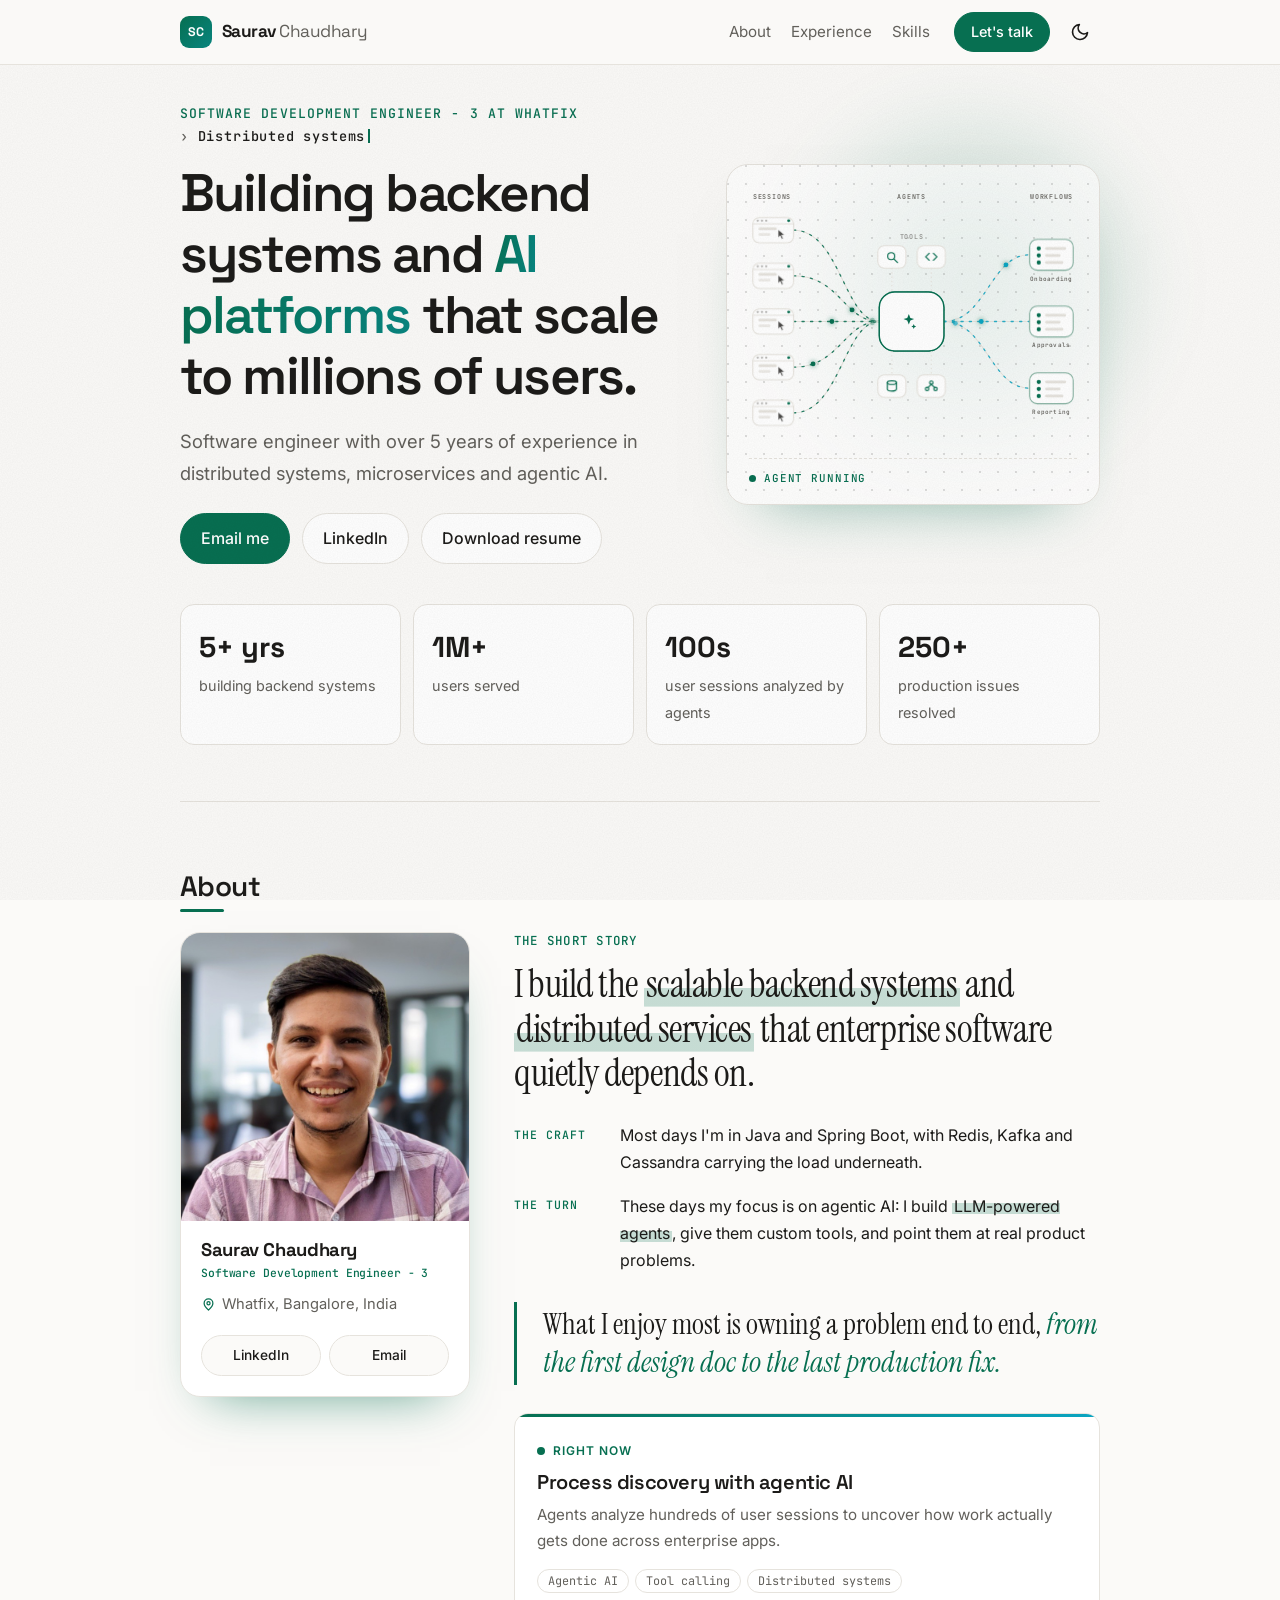
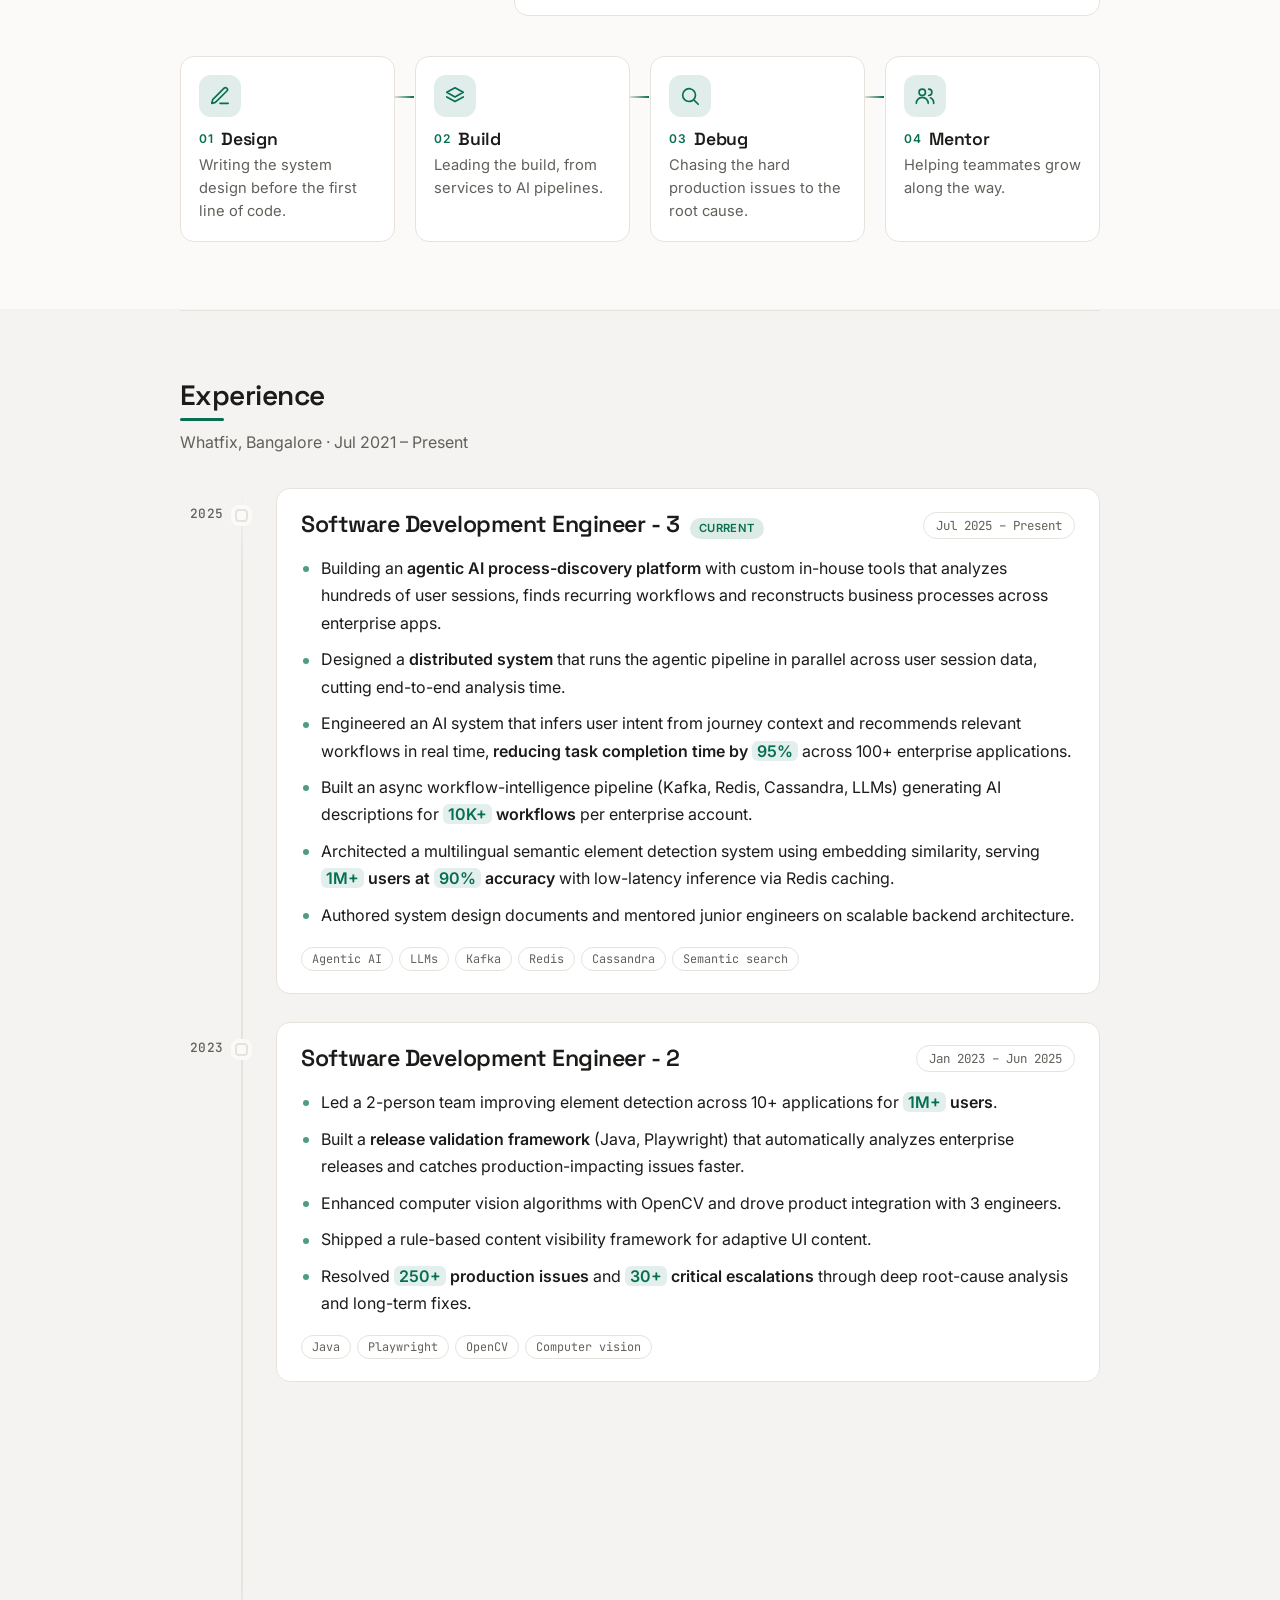
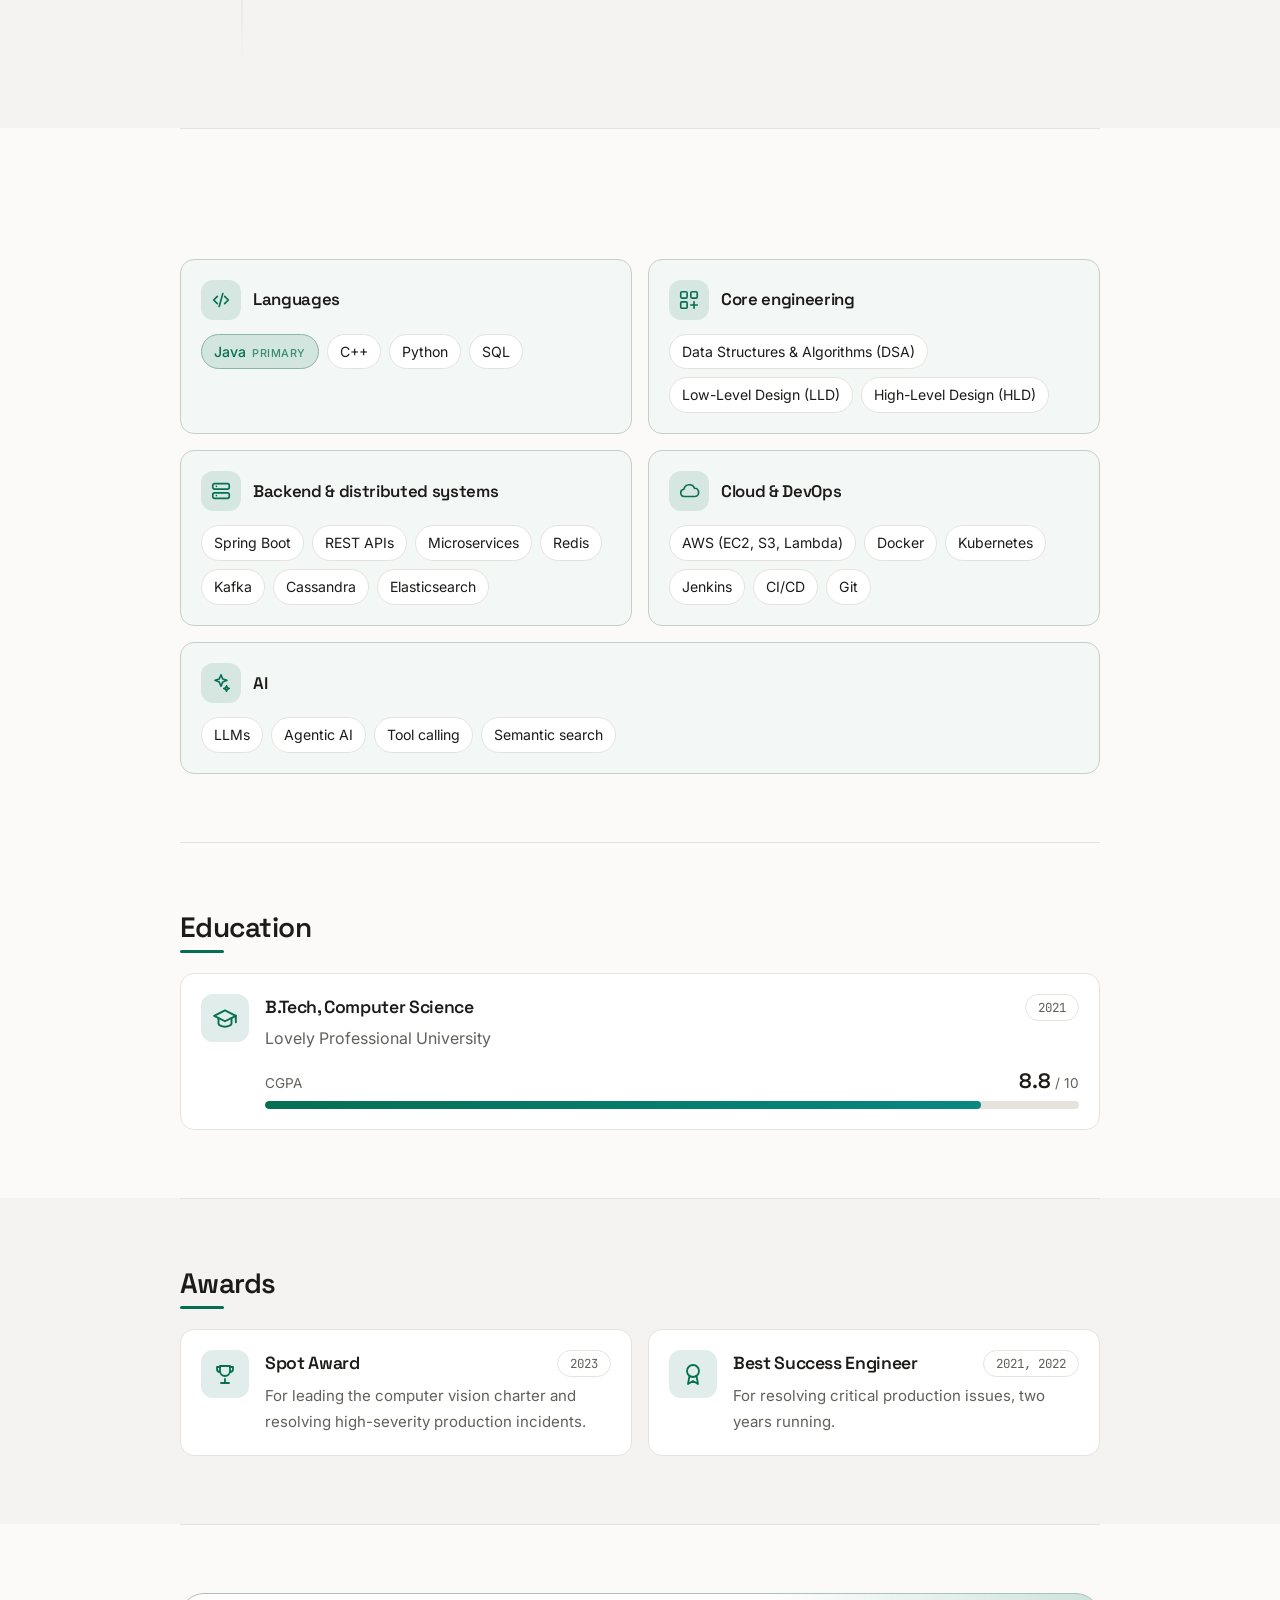
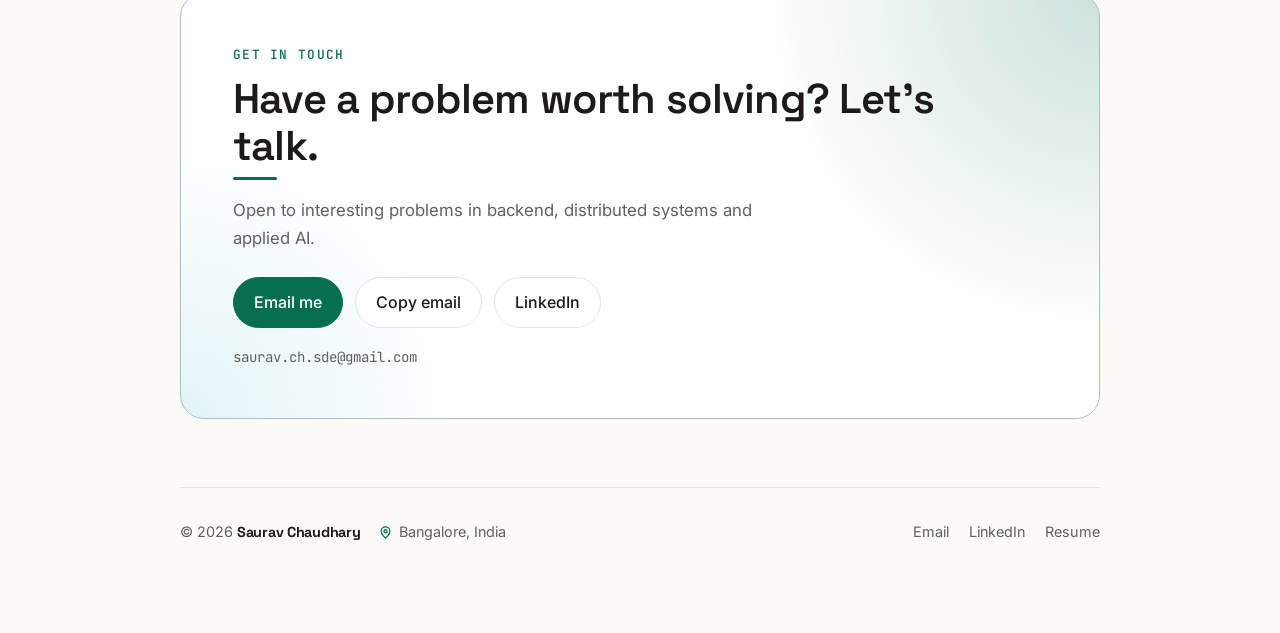
==== commit 0e9dcf2c: "Spell out job titles; pipeline-style timeline; step animation; cleanup - Titles now read "Software D" ====
--- a/index.html
+++ b/index.html
@@ -4,7 +4,7 @@
   <meta charset="utf-8">
   <meta name="viewport" content="width=device-width, initial-scale=1">
   <title>Saurav Chaudhary · Software Engineer</title>
-  <meta name="description" content="Saurav Chaudhary — Software Engineer (SDE-3) building scalable backend systems, distributed services and agentic AI platforms.">
+  <meta name="description" content="Saurav Chaudhary — Software Development Engineer - 3 building scalable backend systems, distributed services and agentic AI platforms.">
   <meta name="author" content="Saurav Chaudhary">
   <meta name="theme-color" content="#076f51">
   <link rel="canonical" href="https://srvch.github.io/">
@@ -13,13 +13,13 @@
   <meta property="og:image" content="https://srvch.github.io/assets/og-image.png">
   <meta property="og:image:width" content="1200">
   <meta property="og:image:height" content="630">
-  <meta property="og:image:alt" content="Saurav Chaudhary, Software Engineer (SDE-3)">
+  <meta property="og:image:alt" content="Saurav Chaudhary, Software Development Engineer - 3">
   <meta property="og:title" content="Saurav Chaudhary · Software Engineer">
-  <meta property="og:description" content="SDE-3 building scalable backend systems, distributed services and agentic AI platforms for 1M+ users.">
+  <meta property="og:description" content="Software Development Engineer - 3 building scalable backend systems, distributed services and agentic AI platforms for 1M+ users.">
   <meta name="twitter:card" content="summary_large_image">
   <meta name="twitter:image" content="https://srvch.github.io/assets/og-image.png">
   <meta name="twitter:title" content="Saurav Chaudhary · Software Engineer">
-  <meta name="twitter:description" content="SDE-3 building scalable backend systems, distributed services and agentic AI platforms for 1M+ users.">
+  <meta name="twitter:description" content="Software Development Engineer - 3 building scalable backend systems, distributed services and agentic AI platforms for 1M+ users.">
   <link rel="icon" href="assets/favicon.svg" type="image/svg+xml">
   <link rel="icon" href="favicon.ico" sizes="32x32">
   <link rel="apple-touch-icon" href="assets/apple-touch-icon.png">
@@ -31,7 +31,7 @@
     "name": "Saurav Chaudhary",
     "url": "https://srvch.github.io/",
     "image": "https://srvch.github.io/assets/profile.jpg",
-    "jobTitle": "Software Engineer (SDE-3)",
+    "jobTitle": "Software Development Engineer - 3",
     "worksFor": { "@type": "Organization", "name": "Whatfix" },
     "email": "mailto:saurav.ch.sde@gmail.com",
     "address": { "@type": "PostalAddress", "addressLocality": "Bangalore", "addressCountry": "IN" },
@@ -92,7 +92,8 @@
     <section id="top" class="hero wrap">
       <div class="hero-grid">
         <div class="hero-copy">
-      <p class="eyebrow">SDE-3 at Whatfix · <span class="typed" id="typed" data-words="Backend systems|Distributed systems|Agentic AI|LLM pipelines">Backend systems</span><span class="caret" aria-hidden="true"></span></p>
+      <p class="eyebrow">Software Development Engineer&nbsp;-&nbsp;3 at Whatfix</p>
+          <p class="typed-line" aria-hidden="true">&rsaquo; <span class="typed" id="typed" data-words="Backend systems|Distributed systems|Agentic AI|LLM pipelines">Backend systems</span><span class="caret" aria-hidden="true"></span></p>
       <h1 aria-label="Building backend systems and AI platforms that scale to millions of users."><span class="w" style="--i:0"><span>Building</span></span> <span class="w" style="--i:1"><span>backend</span></span> <span class="w" style="--i:2"><span>systems</span></span> <span class="w" style="--i:3"><span>and</span></span> <span class="w grad" style="--i:4"><span>AI</span></span> <span class="w grad" style="--i:5"><span>platforms</span></span> <span class="w" style="--i:6"><span>that</span></span> <span class="w" style="--i:7"><span>scale</span></span> <span class="w" style="--i:8"><span>to</span></span> <span class="w" style="--i:9"><span>millions</span></span> <span class="w" style="--i:10"><span>of</span></span> <span class="w" style="--i:11"><span>users.</span></span></h1>
       <p class="lead">Software engineer with over 5 years of experience in distributed systems, microservices and agentic AI.</p>
       <div class="cta">
@@ -229,13 +230,6 @@
       </div>
     </section>
 
-    <section class="marquee" aria-label="Technologies I work with">
-      <div class="marquee-track">
-        <ul class="marquee-list"><li>Java</li><li>Spring Boot</li><li>Kafka</li><li>Redis</li><li>Cassandra</li><li>Elasticsearch</li><li>AWS</li><li>Kubernetes</li><li>Docker</li><li>Python</li><li>C++</li><li>SQL</li><li>Microservices</li><li>CI/CD</li><li>LLMs</li><li>Agentic AI</li><li>Semantic search</li><li>DSA</li><li>LLD</li><li>HLD</li></ul>
-        <ul class="marquee-list" aria-hidden="true"><li>Java</li><li>Spring Boot</li><li>Kafka</li><li>Redis</li><li>Cassandra</li><li>Elasticsearch</li><li>AWS</li><li>Kubernetes</li><li>Docker</li><li>Python</li><li>C++</li><li>SQL</li><li>Microservices</li><li>CI/CD</li><li>LLMs</li><li>Agentic AI</li><li>Semantic search</li><li>DSA</li><li>LLD</li><li>HLD</li></ul>
-      </div>
-    </section>
-
     <section class="stats wrap" aria-label="Highlights in numbers">
       <ul>
         <li><strong><span data-count="5" data-suffix="+ yrs">5+ yrs</span></strong><span>building backend systems</span></li>
@@ -253,8 +247,8 @@
           <div class="pf-info">
             <div>
               <p class="pf-name">Saurav Chaudhary</p>
-              <p class="pf-role">SDE-3 · Whatfix</p>
-              <p class="pf-loc"><svg viewBox="0 0 24 24" width="15" height="15" fill="none" stroke="currentColor" stroke-width="2" stroke-linecap="round" stroke-linejoin="round" aria-hidden="true"><path d="M12 21s7-6.2 7-11a7 7 0 0 0-14 0c0 4.8 7 11 7 11z"/><circle cx="12" cy="10" r="2.5"/></svg>Bangalore, India</p>
+              <p class="pf-role">Software Development Engineer&nbsp;-&nbsp;3</p>
+              <p class="pf-loc"><svg viewBox="0 0 24 24" width="15" height="15" fill="none" stroke="currentColor" stroke-width="2" stroke-linecap="round" stroke-linejoin="round" aria-hidden="true"><path d="M12 21s7-6.2 7-11a7 7 0 0 0-14 0c0 4.8 7 11 7 11z"/><circle cx="12" cy="10" r="2.5"/></svg>Whatfix, Bangalore, India</p>
             </div>
             <div class="pf-links">
               <a href="https://www.linkedin.com/in/saurav-sde" target="_blank" rel="noopener">LinkedIn</a>
@@ -291,9 +285,9 @@
       <p class="sub">Whatfix, Bangalore · Jul 2021 – Present</p>
 
       <ol class="timeline" id="timeline">
-        <li class="t-item">
+        <li class="t-item" data-year="2025">
           <article class="t-card">
-            <div class="role"><h3>SDE-3 <span class="badge">Current</span></h3><span class="date">Jul 2025 – Present</span></div>
+            <div class="role"><h3><span>Software Development Engineer&nbsp;-&nbsp;3</span> <span class="badge">Current</span></h3><span class="date">Jul 2025 – Present</span></div>
             <ul class="bullets">
               <li>Building an <strong>agentic AI process-discovery platform</strong> with custom in-house tools that analyzes hundreds of user sessions, finds recurring workflows and reconstructs business processes across enterprise apps.</li>
               <li>Designed a <strong>distributed system</strong> that runs the agentic pipeline in parallel across user session data, cutting end-to-end analysis time.</li>
@@ -305,9 +299,9 @@
             <ul class="tags"><li>Agentic AI</li><li>LLMs</li><li>Kafka</li><li>Redis</li><li>Cassandra</li><li>Semantic search</li></ul>
           </article>
         </li>
-        <li class="t-item">
+        <li class="t-item" data-year="2023">
           <article class="t-card">
-            <div class="role"><h3>SDE-2</h3><span class="date">Jan 2023 – Jun 2025</span></div>
+            <div class="role"><h3><span>Software Development Engineer&nbsp;-&nbsp;2</span></h3><span class="date">Jan 2023 – Jun 2025</span></div>
             <ul class="bullets">
               <li>Led a 2-person team improving element detection across 10+ applications for <strong><span class="hl">1M+</span> users</strong>.</li>
               <li>Built a <strong>release validation framework</strong> (Java, Playwright) that automatically analyzes enterprise releases and catches production-impacting issues faster.</li>
@@ -318,9 +312,9 @@
             <ul class="tags"><li>Java</li><li>Playwright</li><li>OpenCV</li><li>Computer vision</li></ul>
           </article>
         </li>
-        <li class="t-item">
+        <li class="t-item" data-year="2021">
           <article class="t-card">
-            <div class="role"><h3>SDE-1</h3><span class="date">Jul 2021 – Dec 2022</span></div>
+            <div class="role"><h3><span>Software Development Engineer&nbsp;-&nbsp;1</span></h3><span class="date">Jul 2021 – Dec 2022</span></div>
             <ul class="bullets">
               <li>Built the <strong>Smart Context API</strong>, automating configuration-based page tag updates and <strong>removing <span class="hl">100%</span> of manual intervention</strong> across enterprise deployments.</li>
               <li>Automated migration of <strong><span class="hl">200+</span> enterprise scripts</strong> to Manifest V3 using LLM-driven code transformation, saving 200+ engineering hours.</li>
--- a/css/style.css
+++ b/css/style.css
@@ -568,23 +568,6 @@
 .glow:hover::after { opacity: 1; }
 @keyframes ring-spin { to { --ang: 360deg; } }
 
-/* ---------- Skills marquee ---------- */
-.marquee {
-  overflow: hidden; border-block: 1px solid var(--border); padding: 16px 0; margin: 4px 0 40px;
-  -webkit-mask: linear-gradient(90deg, transparent, #000 10%, #000 90%, transparent);
-  mask: linear-gradient(90deg, transparent, #000 10%, #000 90%, transparent);
-}
-.marquee-track { display: flex; width: max-content; animation: marquee 48s linear infinite; }
-.marquee:hover .marquee-track { animation-play-state: paused; }
-.marquee-list { display: flex; flex: none; list-style: none; margin: 0; padding: 0; }
-.marquee-list li {
-  display: flex; align-items: center; white-space: nowrap; padding-left: 24px;
-  font: 500 .95rem var(--font-mono); color: var(--muted); transition: color .2s;
-}
-.marquee-list li::after { content: "✦"; margin-left: 24px; font-size: .7rem; color: var(--accent); opacity: .7; }
-.marquee-list li:hover { color: var(--accent); }
-@keyframes marquee { to { transform: translateX(-50%); } }
-
 /* ---------- Heading gradient sweep as sections enter ---------- */
 .section h2 {
   background: linear-gradient(100deg, var(--text) 38%, var(--accent) 50%, var(--text) 62%) 100% 0 / 300% 100% no-repeat;
@@ -597,10 +580,6 @@
 .btn { will-change: transform; }
 
 @media (prefers-reduced-motion: reduce) {
-  .marquee { -webkit-mask: none; mask: none; }
-  .marquee-track { animation: none; flex-wrap: wrap; width: auto; justify-content: center; }
-  .marquee-list[aria-hidden="true"] { display: none; }
-  .marquee-list { flex-wrap: wrap; justify-content: center; }
   .glow::after { animation: none; }
   .section h2.in { animation: none; }
   .t-card, .t-card:hover { transform: none; }
@@ -778,3 +757,92 @@
 @keyframes hv-ripple-now { 0% { opacity: .95; transform: scale(.4); } 100% { opacity: 0; transform: scale(3.8); } }
 @keyframes hv-press-now { 0%, 100% { transform: none; } 40% { transform: translate(.6px, .8px) scale(.8); } }
 @media (prefers-reduced-motion: reduce) { .hv-cursor, .hv-ripple { animation: none; } .hv-ripple { display: none; } }
+
+
+/* ---------- Spelled-out job titles ---------- */
+.eyebrow { margin-bottom: .3rem; }
+.typed-line { font: 500 .85rem var(--font-mono); letter-spacing: .06em; color: var(--muted); margin: 0 0 1.1rem; min-height: 1.4em; }
+.typed-line .typed { color: var(--text); }
+.role h3 { align-items: baseline; flex-wrap: wrap; row-gap: 4px; }
+.role h3 > span:first-child { line-height: 1.2; }
+.abbr { font: 500 .7rem var(--font-mono); letter-spacing: .04em; color: var(--muted); border: 1px solid var(--border); border-radius: 6px; padding: 1px 6px; margin-left: 4px; vertical-align: .3em; white-space: nowrap; }
+.pf-role { line-height: 1.45; }
+@media (max-width: 520px) { .role h3 { font-size: 1.2rem; } }
+
+/* Phones: keep the spelled-out title on one line */
+@media (max-width: 520px) {
+  .eyebrow { font-size: .7rem; letter-spacing: .035em; }
+  .typed-line { font-size: .8rem; }
+}
+
+
+/* Profile card title: one line on desktop; wraps cleanly (never leaving a lone "3") on phones */
+.pf-role { font: 500 .71rem/1.45 var(--font-mono); letter-spacing: -.01em; white-space: nowrap; }
+@media (max-width: 900px) { .pf-role { white-space: normal; font-size: .76rem; } }
+
+/* Phones/tablets: keep "Whatfix, Bangalore, India" on one line */
+@media (max-width: 900px) { .pf-loc { font-size: .82rem; white-space: nowrap; } }
+
+/* ---------- Steps 1 → 4: a light that travels through the workflow ---------- */
+.pillars li:nth-child(1) { --n: 0; }
+.pillars li:nth-child(2) { --n: 1; }
+.pillars li:nth-child(3) { --n: 2; }
+.pillars li:nth-child(4) { --n: 3; }
+/* Starts once the cards have revealed; pauses (resets) while you hover so the hover lift still works */
+.pillars li.in { animation: step-on 8s ease-in-out infinite; animation-delay: calc(var(--n) * 2s + .6s); }
+.pillars li.in .icon { animation: icon-on 8s ease-in-out infinite; animation-delay: calc(var(--n) * 2s + .6s); }
+.pillars li.in:not(:last-child)::after { transform-origin: left; animation: conn-on 8s ease-in-out infinite; animation-delay: calc(var(--n) * 2s + .6s); }
+.pillars:hover li, .pillars:hover li .icon, .pillars:hover li::after { animation: none !important; }
+@keyframes step-on {
+  0%, 24%, 100% { border-color: var(--border); box-shadow: none; transform: none; }
+  4%, 18% { border-color: var(--accent); box-shadow: 0 16px 30px -22px var(--accent); transform: translateY(-4px); }
+}
+@keyframes icon-on {
+  0%, 24%, 100% { transform: none; background: color-mix(in srgb, var(--accent) 12%, transparent); }
+  4%, 18% { transform: rotate(-8deg) scale(1.12); background: color-mix(in srgb, var(--accent) 28%, transparent); }
+}
+@keyframes conn-on {
+  0%, 3%, 17%, 100% { transform: scaleX(.3); opacity: .45; }
+  8%, 13% { transform: scaleX(1); opacity: 1; }
+}
+@media (prefers-reduced-motion: reduce) {
+  .pillars li.in, .pillars li.in .icon, .pillars li.in:not(:last-child)::after { animation: none; }
+}
+
+/* ---------- Pipeline timeline: flowing packets, square nodes, year rail ---------- */
+@property --flow { syntax: "<length>"; inherits: false; initial-value: 0px; }
+@keyframes flow-down { to { --flow: 14px; } }
+
+/* Track: a hairline that fades at both ends */
+.timeline::before {
+  left: .5px; width: 2px; top: 0; bottom: 0; border-radius: 2px;
+  background: linear-gradient(to bottom, transparent, var(--border) 7%, var(--border) 93%, transparent);
+}
+/* Progress: gradient line with bright "packets" flowing down it (same motif as the hero diagram) */
+.timeline::after {
+  left: -3.5px; width: 9px; top: 4px; height: calc((100% - 4px) * var(--p)); border-radius: 0; box-shadow: none; filter: none; min-height: 0;
+  background:
+    linear-gradient(to bottom, rgba(255,255,255,.9) 0 4px, transparent 4px) center var(--flow) / 3px 14px repeat-y,
+    linear-gradient(to bottom, transparent, var(--accent) 12%, var(--accent-2)) center top / 2px 100% no-repeat,
+    linear-gradient(to bottom, transparent, color-mix(in srgb, var(--accent) 20%, transparent) 20%, color-mix(in srgb, var(--accent-2) 26%, transparent)) center top / 8px 100% no-repeat;
+  animation: flow-down 1.1s linear infinite;
+}
+/* Role nodes: rounded squares like the diagram's cards; they fill once the line reaches them */
+.t-item::before {
+  left: -5px; top: 21px; width: 13px; height: 13px; border-radius: 4px;
+  border: 2px solid var(--border); background: var(--bg); box-shadow: 0 0 0 4px var(--bg);
+}
+.t-item.reached::before {
+  transform: none; border-color: var(--accent);
+  background: linear-gradient(var(--accent), var(--accent)) center / 5px 5px no-repeat, var(--surface);
+  box-shadow: 0 0 0 4px color-mix(in srgb, var(--accent) 16%, transparent), 0 0 14px -2px color-mix(in srgb, var(--accent) 60%, transparent);
+}
+/* Year rail (desktop): the start year of each role sits beside its node and lights up with it */
+@media (min-width: 901px) {
+  .timeline { margin-left: 60px; }
+  .t-item::after {
+    content: attr(data-year); position: absolute; right: calc(100% + 16px); top: 17px;
+    font: 500 .8rem var(--font-mono); letter-spacing: .04em; color: var(--muted);
+  }
+}
+@media (prefers-reduced-motion: reduce) { .timeline::after { animation: none; } }
--- a/css/print.css
+++ b/css/print.css
@@ -88,7 +88,7 @@
 
 /* Print the location instead of whatever word the typing line happens to show */
 .eyebrow .typed { display: none !important; }
-.eyebrow::after { content: "Bangalore"; }
+.eyebrow::after { content: " · Bangalore"; }
 
 /* Screen-only flourishes */
 .marquee, .nav-ind { display: none !important; }
@@ -113,3 +113,11 @@
 .about-quote em { color: #111 !important; font-style: normal !important; }
 
 .hv-log { display: none !important; }
+
+.typed-line { display: none !important; }
+.abbr { font-size: 7pt; color: #555 !important; border: 0; padding: 0; margin-left: 3pt; vertical-align: baseline; }
+.role h3 { display: block; }
+
+
+.t-item::after { display: none !important; }
+.timeline { margin-left: 0 !important; }
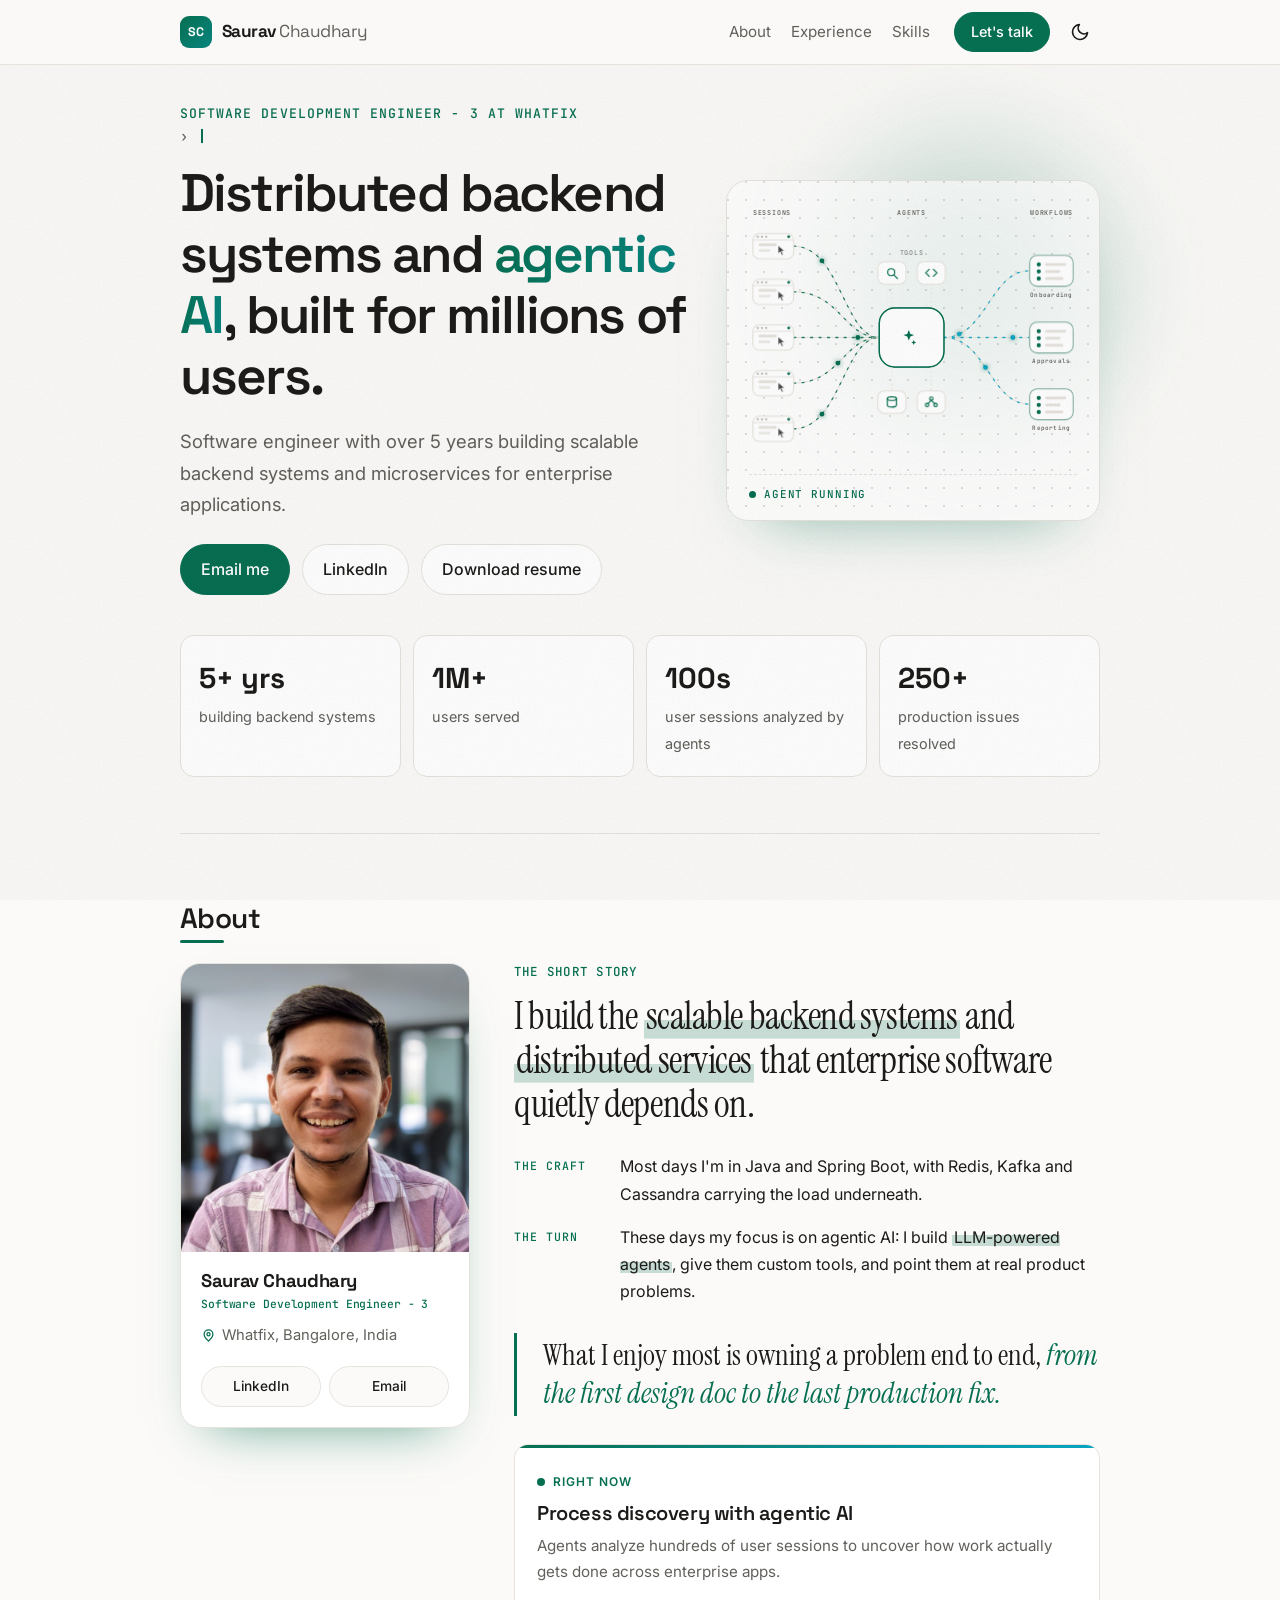
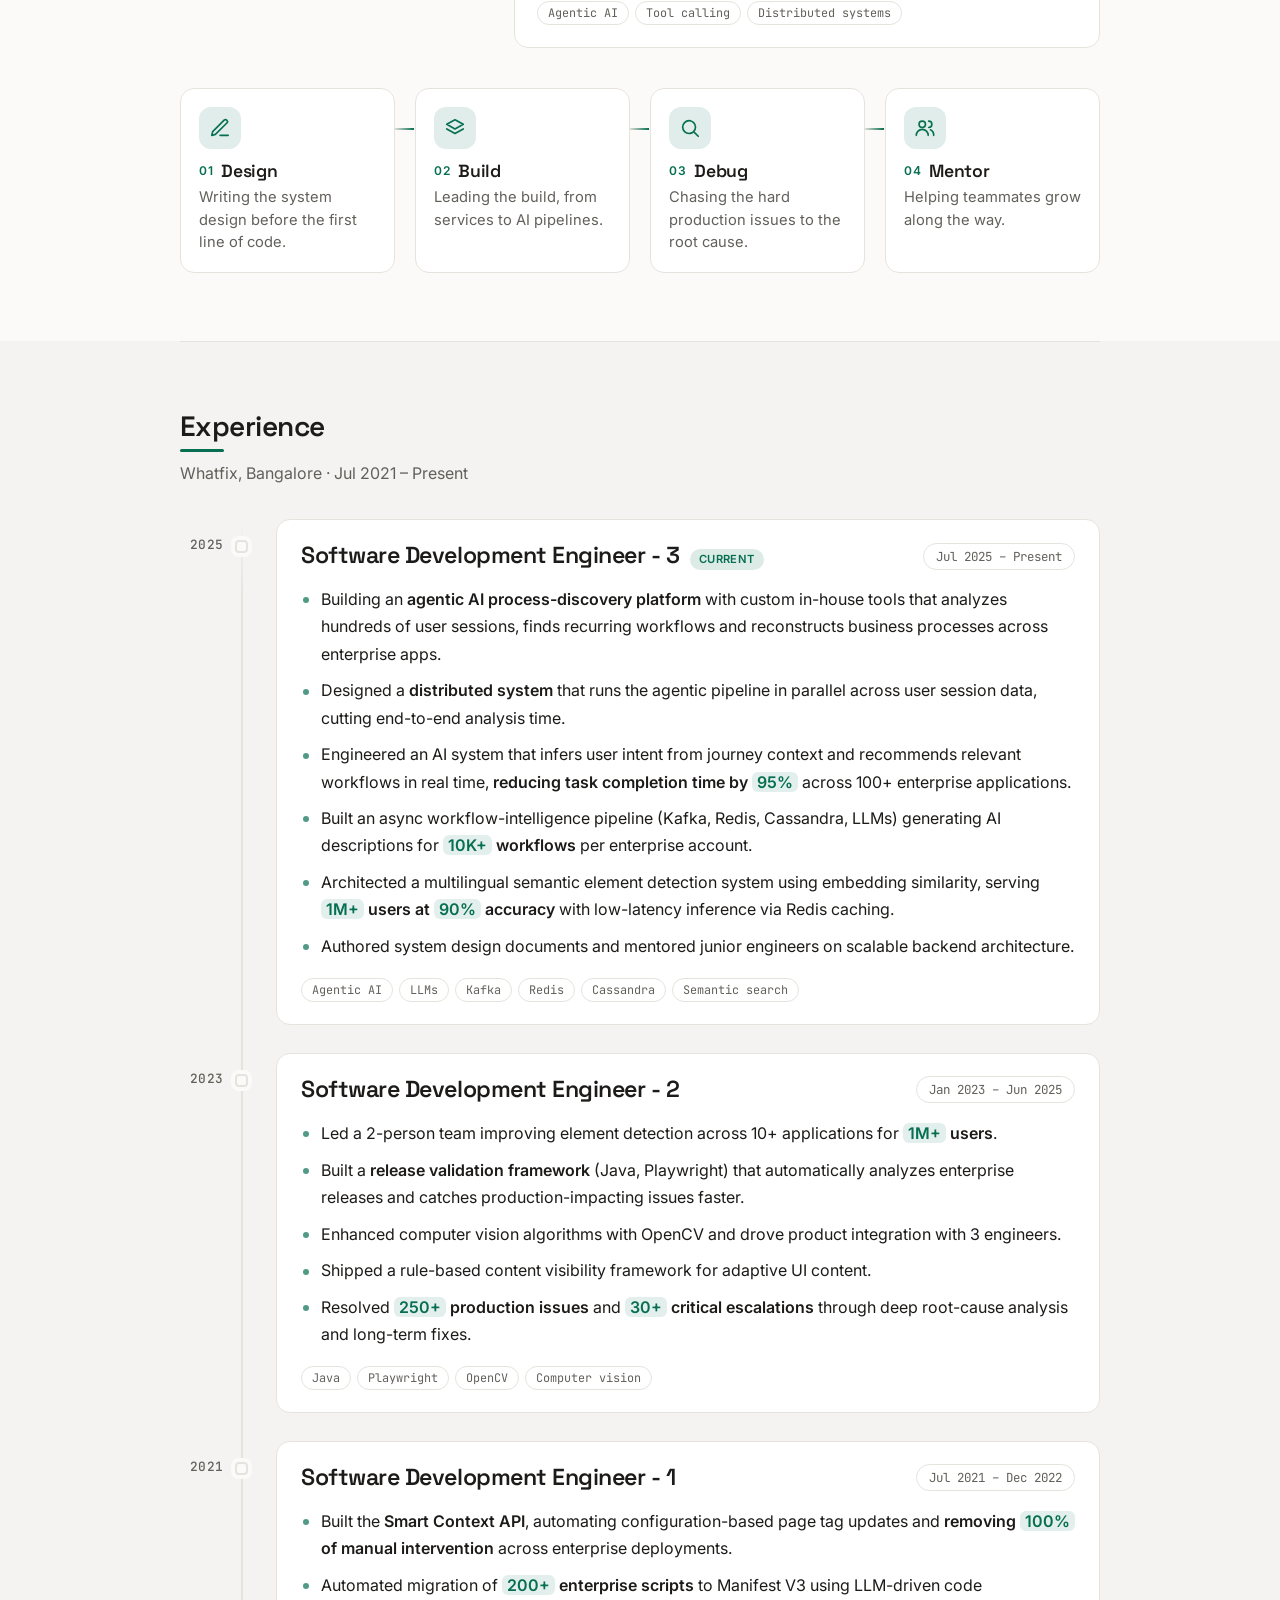
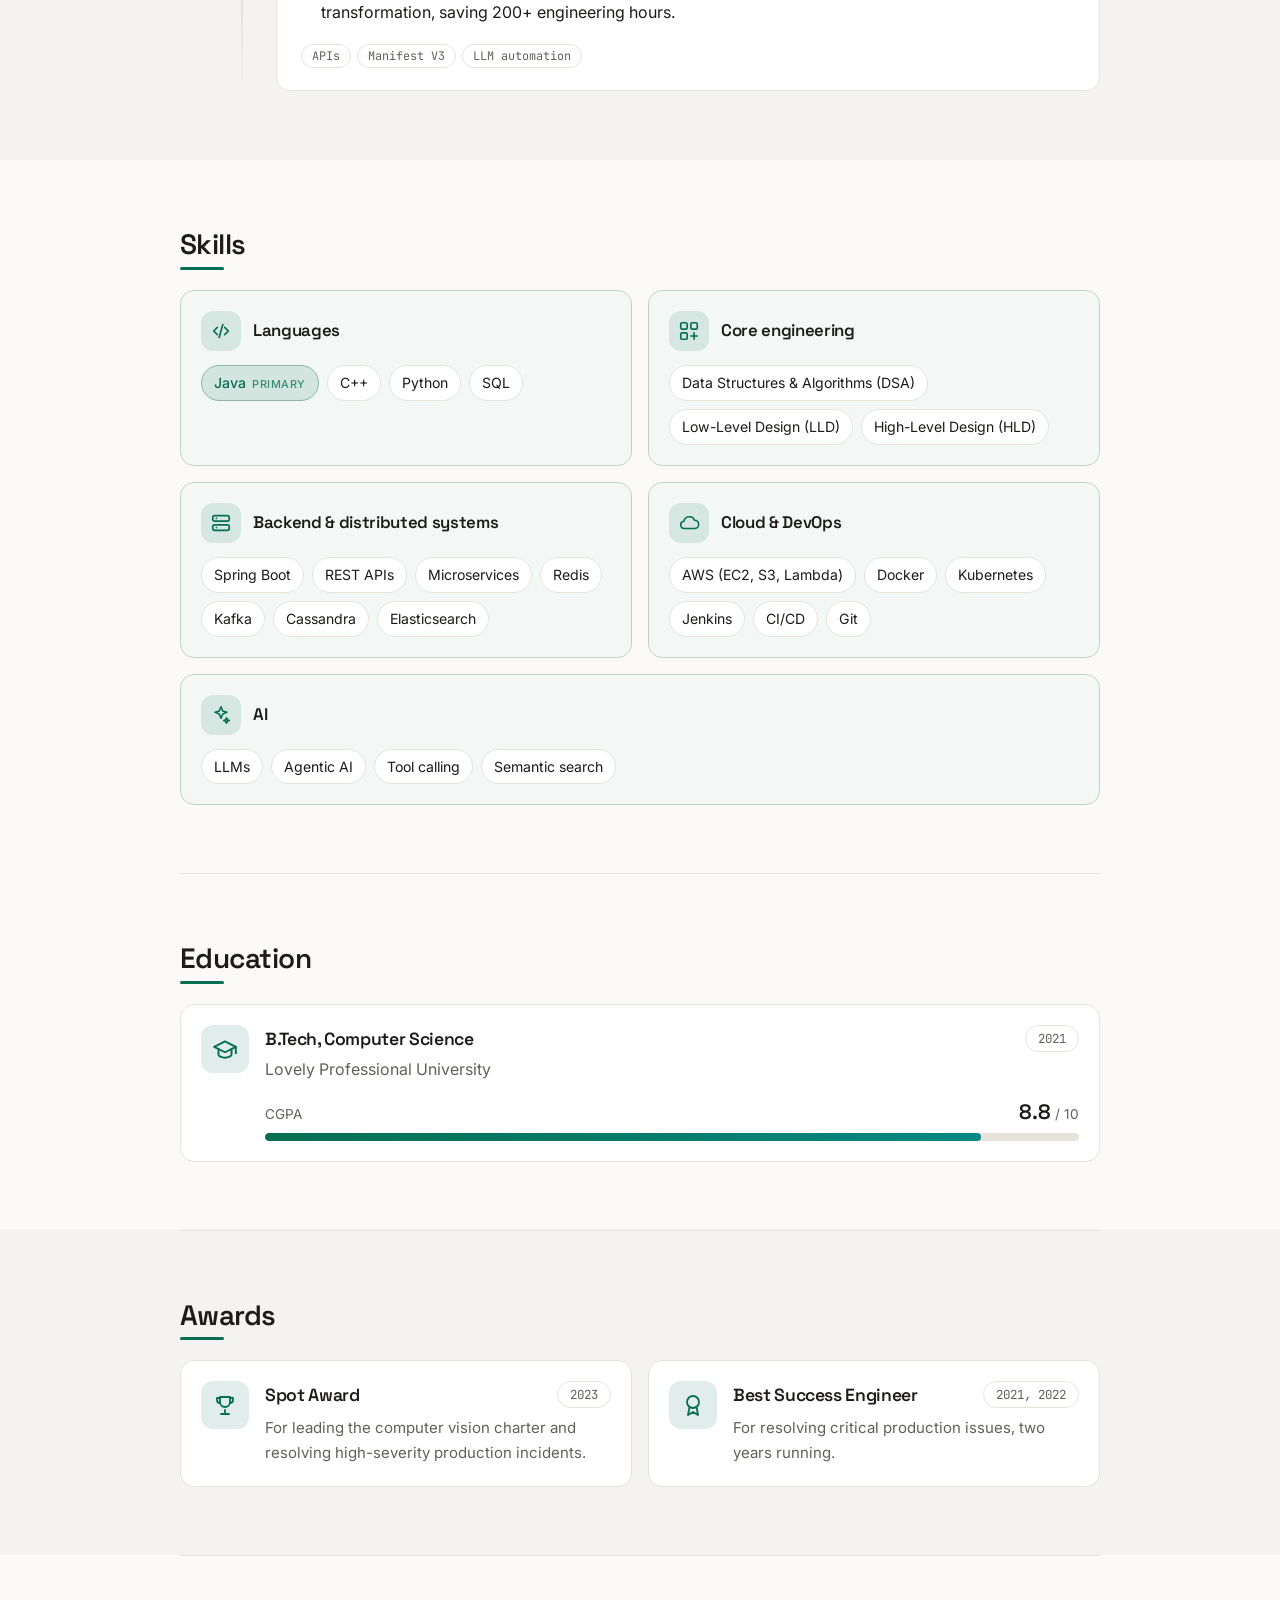
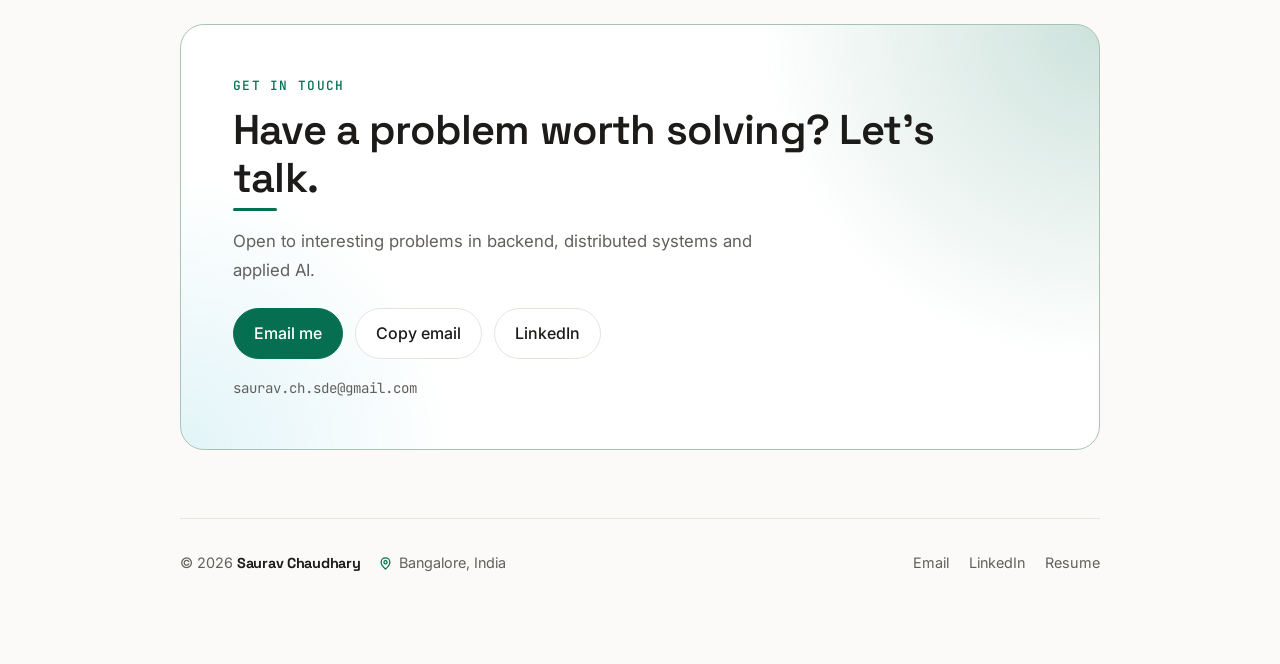
==== commit 3205564e: "Sharper hero headline; green-only timeline; award pills stay inline on phones - Hero: "Distributed b" ====
--- a/index.html
+++ b/index.html
@@ -94,8 +94,8 @@
         <div class="hero-copy">
       <p class="eyebrow">Software Development Engineer&nbsp;-&nbsp;3 at Whatfix</p>
           <p class="typed-line" aria-hidden="true">&rsaquo; <span class="typed" id="typed" data-words="Backend systems|Distributed systems|Agentic AI|LLM pipelines">Backend systems</span><span class="caret" aria-hidden="true"></span></p>
-      <h1 aria-label="Building backend systems and AI platforms that scale to millions of users."><span class="w" style="--i:0"><span>Building</span></span> <span class="w" style="--i:1"><span>backend</span></span> <span class="w" style="--i:2"><span>systems</span></span> <span class="w" style="--i:3"><span>and</span></span> <span class="w grad" style="--i:4"><span>AI</span></span> <span class="w grad" style="--i:5"><span>platforms</span></span> <span class="w" style="--i:6"><span>that</span></span> <span class="w" style="--i:7"><span>scale</span></span> <span class="w" style="--i:8"><span>to</span></span> <span class="w" style="--i:9"><span>millions</span></span> <span class="w" style="--i:10"><span>of</span></span> <span class="w" style="--i:11"><span>users.</span></span></h1>
-      <p class="lead">Software engineer with over 5 years of experience in distributed systems, microservices and agentic AI.</p>
+      <h1 aria-label="Distributed backend systems and agentic AI, built for millions of users."><span class="w" style="--i:0"><span>Distributed</span></span> <span class="w" style="--i:1"><span>backend</span></span> <span class="w" style="--i:2"><span>systems</span></span> <span class="w" style="--i:3"><span>and</span></span> <span class="w grad" style="--i:4"><span>agentic</span></span> <span class="w grad" style="--i:5"><span>AI</span></span>, <span class="w" style="--i:6"><span>built</span></span> <span class="w" style="--i:7"><span>for</span></span> <span class="w" style="--i:8"><span>millions</span></span> <span class="w" style="--i:9"><span>of</span></span> <span class="w" style="--i:10"><span>users.</span></span></h1>
+      <p class="lead">Software engineer with over 5 years building scalable backend systems and microservices for enterprise applications.</p>
       <div class="cta">
         <a class="btn primary" href="mailto:saurav.ch.sde@gmail.com?subject=Opportunity%20for%20Saurav">Email me</a>
         <a class="btn" href="https://www.linkedin.com/in/saurav-sde" target="_blank" rel="noopener">LinkedIn</a>
--- a/css/style.css
+++ b/css/style.css
@@ -813,6 +813,9 @@
 @property --flow { syntax: "<length>"; inherits: false; initial-value: 0px; }
 @keyframes flow-down { to { --flow: 14px; } }
 
+/* Timeline fill stays in the green family: deep green at the top, a brighter green at the tip */
+.timeline { --tl-tip: color-mix(in srgb, var(--accent) 55%, #4ade80); }
+
 /* Track: a hairline that fades at both ends */
 .timeline::before {
   left: .5px; width: 2px; top: 0; bottom: 0; border-radius: 2px;
@@ -823,8 +826,8 @@
   left: -3.5px; width: 9px; top: 4px; height: calc((100% - 4px) * var(--p)); border-radius: 0; box-shadow: none; filter: none; min-height: 0;
   background:
     linear-gradient(to bottom, rgba(255,255,255,.9) 0 4px, transparent 4px) center var(--flow) / 3px 14px repeat-y,
-    linear-gradient(to bottom, transparent, var(--accent) 12%, var(--accent-2)) center top / 2px 100% no-repeat,
-    linear-gradient(to bottom, transparent, color-mix(in srgb, var(--accent) 20%, transparent) 20%, color-mix(in srgb, var(--accent-2) 26%, transparent)) center top / 8px 100% no-repeat;
+    linear-gradient(to bottom, transparent, var(--accent) 12%, var(--tl-tip)) center top / 2px 100% no-repeat,
+    linear-gradient(to bottom, transparent, color-mix(in srgb, var(--accent) 20%, transparent) 20%, color-mix(in srgb, var(--tl-tip) 26%, transparent)) center top / 8px 100% no-repeat;
   animation: flow-down 1.1s linear infinite;
 }
 /* Role nodes: rounded squares like the diagram's cards; they fill once the line reaches them */
@@ -846,3 +849,12 @@
   }
 }
 @media (prefers-reduced-motion: reduce) { .timeline::after { animation: none; } }
+
+/* Phones: keep each award's year pill on the same line as its title */
+@media (max-width: 520px) {
+  .award { gap: 12px; padding: 18px 16px; }
+  .award .icon { width: 40px; height: 40px; }
+  .award-top { flex-wrap: nowrap; gap: 8px; align-items: center; }
+  .award h3 { font-size: .98rem; min-width: 0; }
+  .award .date { font-size: .7rem; padding: 3px 9px; white-space: nowrap; flex: none; }
+}
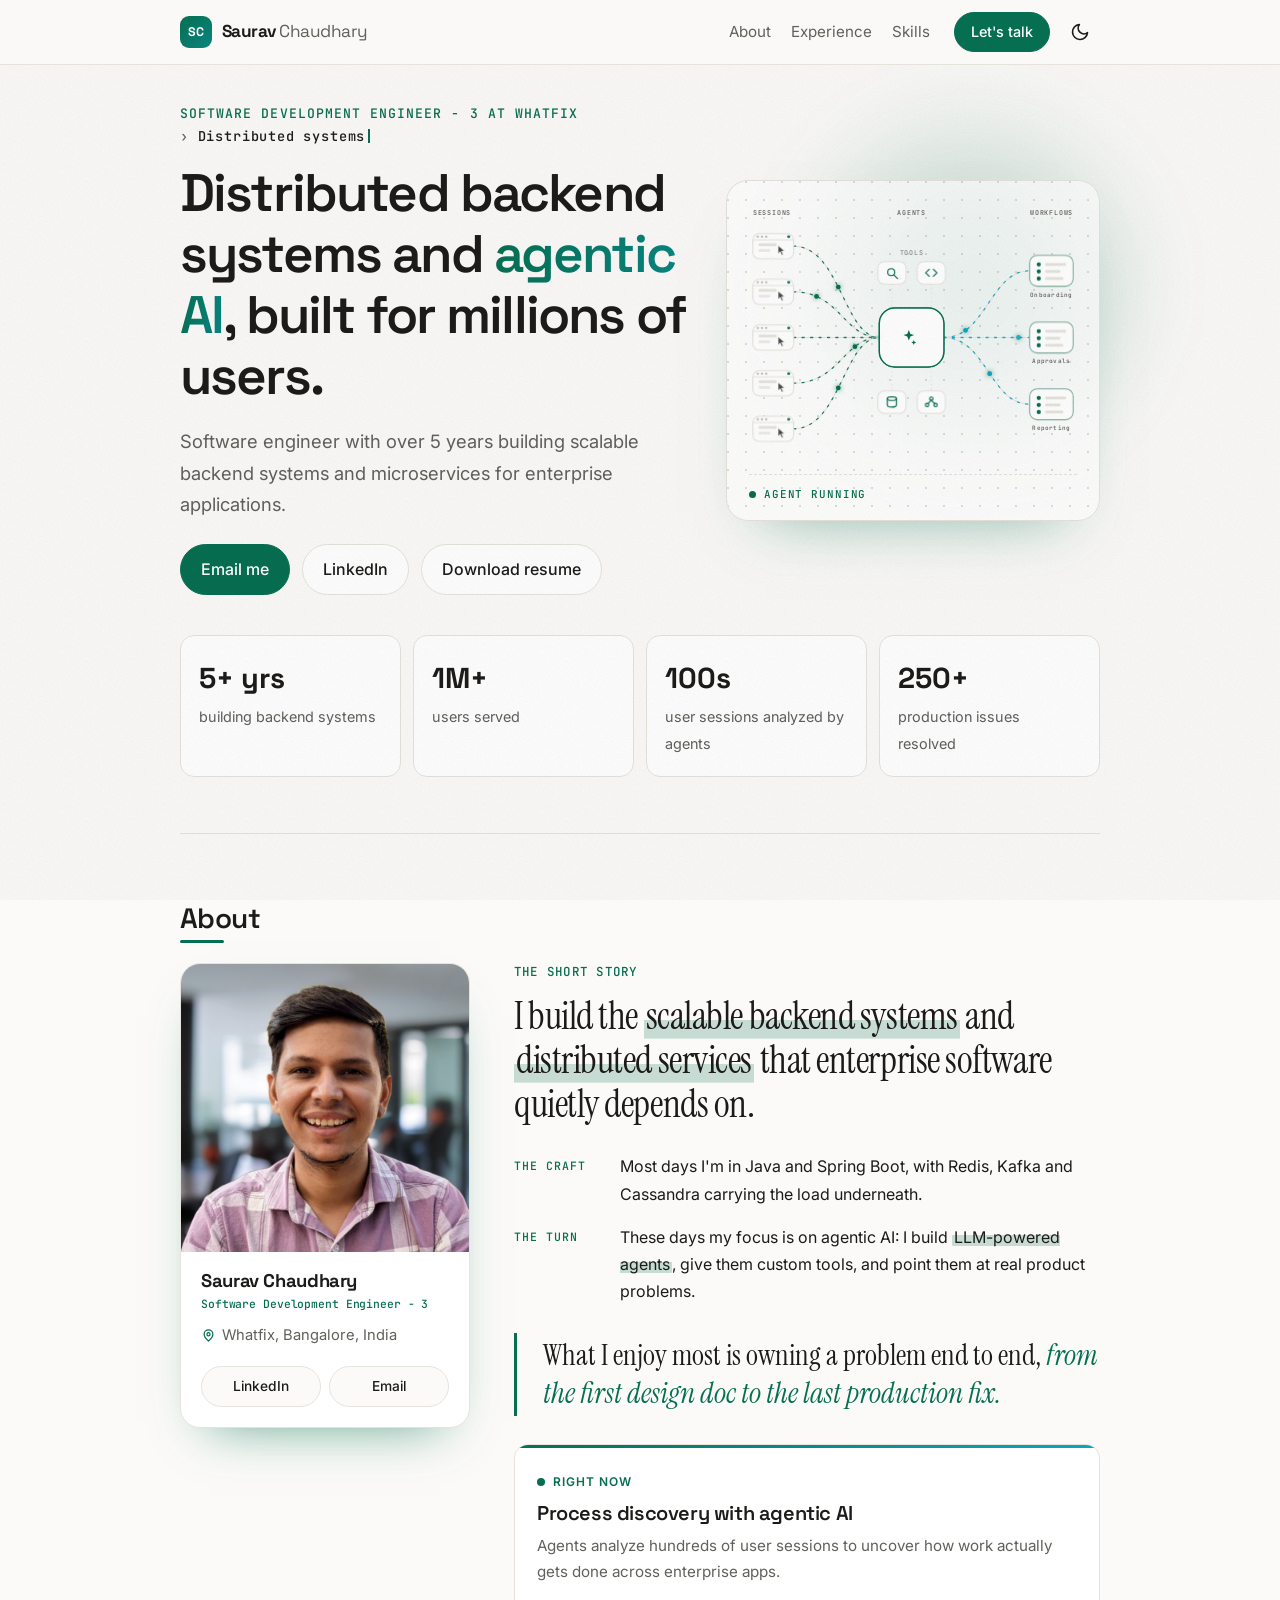
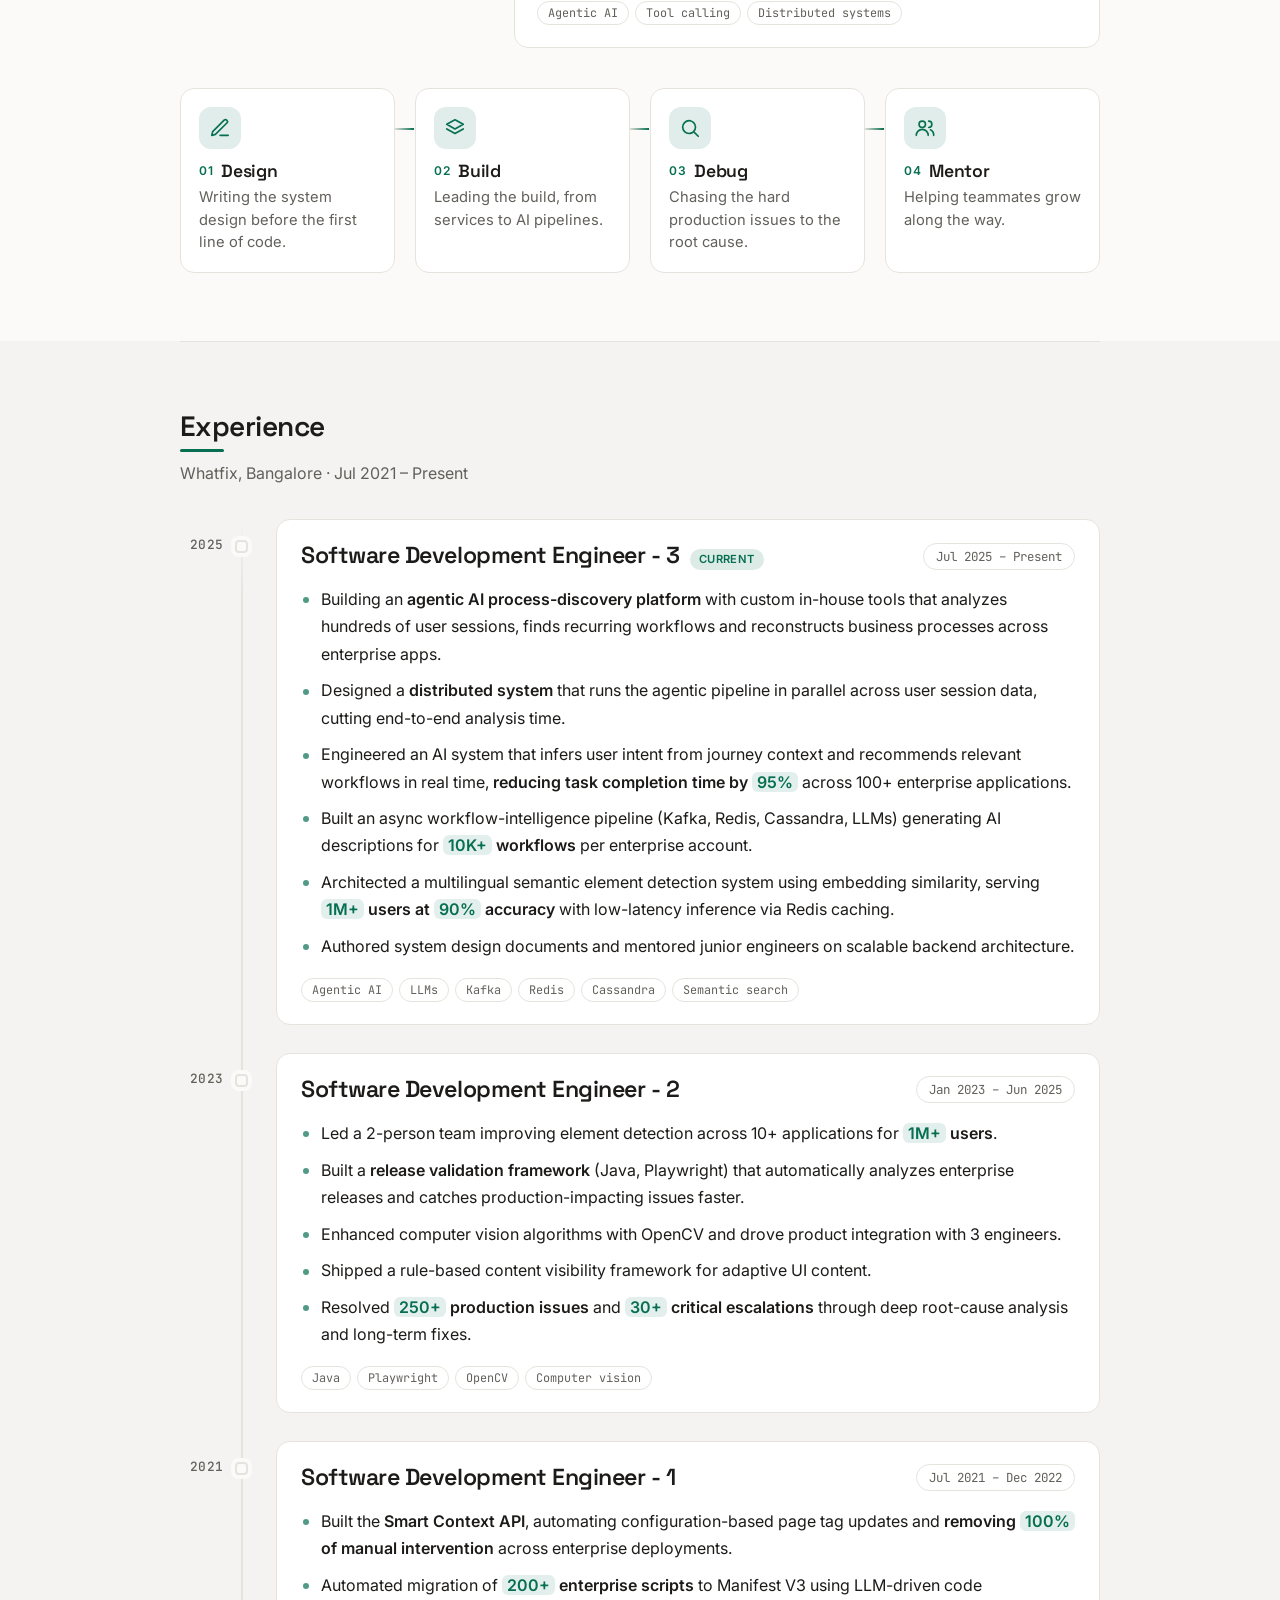
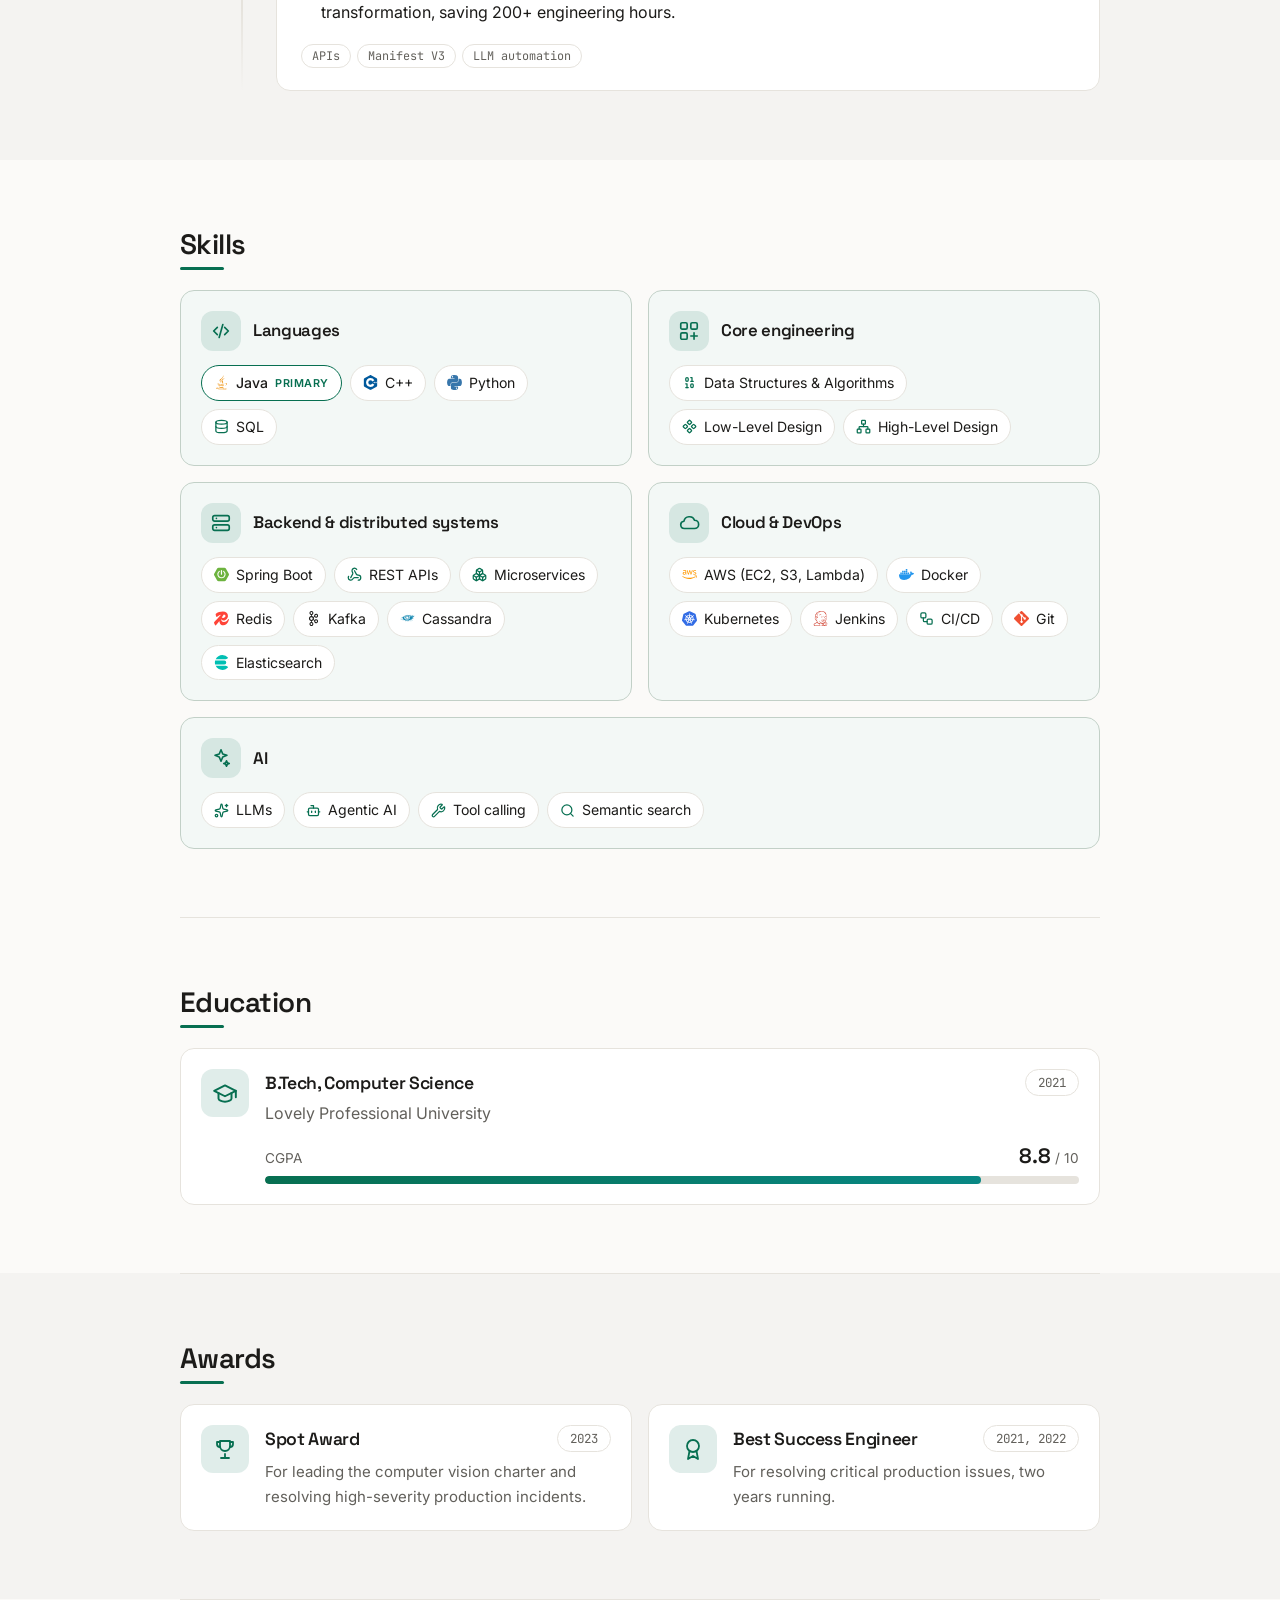
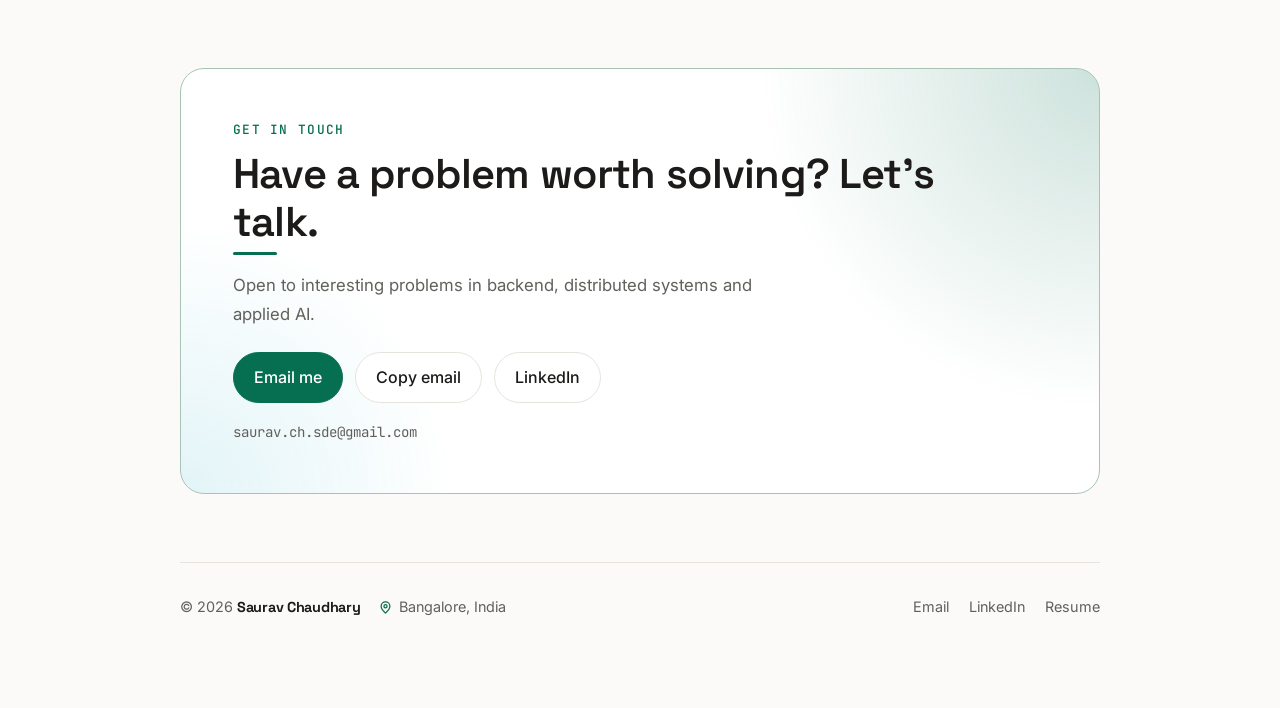
==== commit 8a56db38: "Add real tech logos to skill chips; drop DSA/LLD/HLD abbreviations - 24 icons inlined as an SVG spri" ====
--- a/index.html
+++ b/index.html
@@ -55,6 +55,7 @@
   </script>
 </head>
 <body>
+  <svg id="icon-sprite" width="0" height="0" style="position:absolute" aria-hidden="true" focusable="false"><symbol id="i-aws" viewBox="0 0 128 128"><path d="M108.59 26.148c-1.852 0-3.622.211-5.305.715-1.684.504-3.117 1.223-4.379 2.188a10.829 10.829 0 0 0-3.031 3.453c-.757 1.348-1.137 2.906-1.137 4.676 0 2.187.716 4.25 2.106 6.105 1.386 1.895 3.66 3.324 6.734 4.293l6.106 1.895c2.062.675 3.496 1.391 4.254 2.191.757.801 1.136 1.765 1.136 2.945 0 1.726-.758 3.074-2.191 4-1.43.925-3.492 1.391-6.145 1.391-1.687 0-3.328-.168-5.011-.504a23.102 23.102 0 0 1-4.633-1.476c-.421-.168-.801-.336-1.051-.418a2.357 2.357 0 0 0-.758-.13c-.634 0-.969.423-.969 1.305v2.149a2.919 2.919 0 0 0 .254 1.18c.168.38.629.8 1.305 1.18 1.094.628 2.734 1.179 4.84 1.683 2.105.504 4.297.758 6.484.758 2.15 0 4.129-.297 6.024-.883 1.808-.551 3.367-1.309 4.672-2.36 1.304-1.01 2.316-2.273 3.074-3.707.714-1.429 1.094-3.07 1.094-4.882 0-2.188-.633-4.168-1.938-5.895-1.304-1.727-3.491-3.074-6.523-4.043l-5.98-1.895c-2.23-.713-3.79-1.516-4.634-2.316-.84-.797-1.261-1.808-1.261-2.988 0-1.726.671-2.95 1.98-3.746 1.305-.801 3.199-1.18 5.598-1.18 2.988 0 5.683.547 8.086 1.64.714.337 1.261.508 1.597.508.633 0 .969-.463.969-1.347v-1.98c0-.59-.125-1.051-.379-1.391-.25-.378-.672-.715-1.262-1.051-.422-.254-1.011-.504-1.77-.758a32.528 32.528 0 0 0-2.398-.676c-.886-.168-1.769-.336-2.738-.46a21.347 21.347 0 0 0-2.82-.169zm-86.822.082c-2.316 0-4.508.254-6.57.801-2.063.505-3.831 1.137-5.303 1.895-.59.297-.97.59-1.18.883-.211.296-.293.8-.293 1.476v2.063c0 .882.293 1.304.883 1.304.168 0 .378-.043.674-.125.293-.086.796-.254 1.472-.547a33.416 33.416 0 0 1 4.547-1.433A19.176 19.176 0 0 1 20.547 32c3.242 0 5.513.633 6.863 1.938 1.304 1.303 1.98 3.534 1.98 6.734v3.074c-1.683-.379-3.283-.715-4.843-.926-1.558-.21-3.031-.336-4.461-.336-4.34 0-7.75 1.094-10.316 3.286-2.571 2.187-3.832 5.093-3.832 8.671 0 3.368 1.05 6.063 3.113 8.086 2.066 2.02 4.887 3.032 8.422 3.032 4.97 0 9.097-1.938 12.379-5.813a34.153 34.153 0 0 0 1.304 2.484 13.28 13.28 0 0 0 1.516 1.98c.422.38.844.59 1.266.59.334 0 .714-.128 1.093-.378l2.653-1.77c.546-.42.8-.843.8-1.261a1.86 1.86 0 0 0-.293-.97 22.469 22.469 0 0 1-1.347-3.03c-.297-.925-.465-2.19-.465-3.75h-.086V40c0-4.633-1.176-8.086-3.492-10.36-2.36-2.273-6.025-3.41-11.033-3.41zm19.58 1.012c-.676 0-1.012.379-1.012 1.051 0 .297.129.844.379 1.687l9.894 32.547c.254.8.547 1.387.887 1.641.336.297.84.422 1.598.422h3.62c.759 0 1.347-.125 1.684-.422.34-.293.591-.84.801-1.684l6.485-27.117 6.527 27.16c.168.84.46 1.387.8 1.684.337.292.883.422 1.684.422h3.621c.715 0 1.262-.167 1.598-.422.34-.253.633-.8.887-1.64L90.949 30.02c.168-.46.25-.797.293-1.051.043-.254.086-.466.086-.676 0-.715-.379-1.05-1.055-1.05H86.36c-.757 0-1.308.166-1.644.421-.293.25-.59.8-.84 1.64L76.59 57.517l-6.653-28.211c-.166-.8-.464-1.39-.8-1.64-.336-.298-.884-.423-1.684-.423h-3.367c-.758 0-1.348.167-1.688.422-.335.25-.588.8-.796 1.64l-6.57 27.876-7.075-27.875c-.25-.8-.504-1.39-.84-1.64-.297-.298-.844-.423-1.644-.423h-4.125zM21.64 47.496a31.816 31.816 0 0 1 3.96.25 34.401 34.401 0 0 1 3.872.719v1.765c0 1.435-.168 2.653-.422 3.665-.25 1.01-.758 1.895-1.43 2.695-1.137 1.262-2.484 2.187-4 2.695-1.516.504-2.949.758-4.336.758-1.937 0-3.41-.508-4.422-1.559-1.054-1.01-1.558-2.484-1.558-4.464 0-2.106.675-3.704 2.062-4.84 1.391-1.137 3.454-1.684 6.274-1.684zM118 73.348c-4.432.063-9.664 1.052-13.621 3.832-1.223.883-1.012 2.062.336 1.894 4.508-.547 14.44-1.726 16.21.547 1.77 2.23-1.976 11.62-3.663 15.79-.504 1.26.59 1.769 1.726.8 7.41-6.231 9.348-19.242 7.832-21.137-.757-.925-4.388-1.79-8.82-1.726zM1.63 75.859c-.926.116-1.347 1.236-.368 2.121 16.508 14.902 38.359 23.872 62.613 23.872 17.305 0 37.43-5.43 51.281-15.66 2.273-1.689.298-4.254-2.02-3.204-15.533 6.57-32.421 9.77-47.788 9.77-22.778 0-44.8-6.273-62.653-16.633-.39-.231-.755-.304-1.064-.266z"/></symbol><symbol id="i-binary" viewBox="0 0 24 24"><rect x="14" y="14" width="4" height="6" rx="2"/><rect x="6" y="4" width="4" height="6" rx="2"/><path d="M6 20h4"/><path d="M14 10h4"/><path d="M6 14h2v6"/><path d="M14 4h2v6"/></symbol><symbol id="i-bot" viewBox="0 0 24 24"><path d="M12 8V4H8"/><rect width="16" height="12" x="4" y="8" rx="2"/><path d="M2 14h2"/><path d="M20 14h2"/><path d="M15 13v2"/><path d="M9 13v2"/></symbol><symbol id="i-boxes" viewBox="0 0 24 24"><path d="M2.97 12.92A2 2 0 0 0 2 14.63v3.24a2 2 0 0 0 .97 1.71l3 1.8a2 2 0 0 0 2.06 0L12 19v-5.5l-5-3-4.03 2.42Z"/><path d="m7 16.5-4.74-2.85"/><path d="m7 16.5 5-3"/><path d="M7 16.5v5.17"/><path d="M12 13.5V19l3.97 2.38a2 2 0 0 0 2.06 0l3-1.8a2 2 0 0 0 .97-1.71v-3.24a2 2 0 0 0-.97-1.71L17 10.5l-5 3Z"/><path d="m17 16.5-5-3"/><path d="m17 16.5 4.74-2.85"/><path d="M17 16.5v5.17"/><path d="M7.97 4.42A2 2 0 0 0 7 6.13v4.37l5 3 5-3V6.13a2 2 0 0 0-.97-1.71l-3-1.8a2 2 0 0 0-2.06 0l-3 1.8Z"/><path d="M12 8 7.26 5.15"/><path d="m12 8 4.74-2.85"/><path d="M12 13.5V8"/></symbol><symbol id="i-cassandra" viewBox="0 0 24 24"><path d="M10.374 10.53a3.102 3.102 0 0 1-.428-.222l.555.143c0 .02-.01.036-.01.055l-.117.025zm-.283 1.506-.315.253.852-1.079-1.078.391c.002.017.009.033.009.05a.57.57 0 0 1-.184.42c.102.217.228.424.375.616a3.2 3.2 0 0 1 .34-.651zm.717-2.347-.652-.82a.427.427 0 0 1-.506.162c-.054.073-.083.162-.13.24l1.258.463c.011-.015.019-.031.03-.045zm-1.666.444c-.07.314-.087.637-.05.956a.566.566 0 0 1 .451.475l.946-.606c-.067-.022-.126-.06-.191-.088l-1.119-.08.64-.14a3.186 3.186 0 0 1-.668-.554l-.01.037zM20.1 11.648c-.164.202.833 1.022.833 1.022s-1.654-1.022-2.234-.72c-.278.144.574.811 1.175 1.242-.428-.274-.982-.571-1.175-.408-.328.277 1.565 2.549 1.565 2.549s-2.145-2.322-2.36-2.209c-.214.114.593 1.224.593 1.224s-1.06-1.16-1.35-.959c-.29.202 1.514 3.218 1.514 3.218s-1.956-3.091-2.763-2.574c1.268 2.782.795 3.18.795 3.18s-.162-2.839-1.742-2.764c-.795.038.379 2.12.379 2.12s-1.08-1.902-1.8-1.864c1.326 2.51.854 3.53.854 3.53s.219-2.143-1.58-3.336c.682.606-.427 3.336-.427 3.336s.976-4.023-.719-3.256c-.268.121-.019 2.007-.019 2.007s-.34-2.158-.851-2.045c-.298.066-1.893 2.99-1.893 2.99s1.306-3.16.908-3.027c-.29.096-.833 1.4-.833 1.4s.265-1.287 0-1.363c-.264-.075-1.74 1.363-1.74 1.363s1.097-1.287.908-1.552c-.287-.402-.623-.42-1.022-.265-.581.226-1.363 1.287-1.363 1.287s.78-1.074.643-1.476c-.219-.647-2.46 1.249-2.46 1.249s1.325-1.25 1.022-1.514c-.303-.265-1.947-.183-2.46-.185-1.515-.004-2.039-.36-2.498-.724 1.987.997 3.803-.151 6.094.494l.21.06c-1.3-.558-2.144-1.378-2.226-2.354-.036-.416.074-.827.297-1.222.619-.4 1.29-.773 2.06-1.095a4 4 0 0 0-.064.698c0 2.44 2.203 4.417 4.92 4.417s4.92-1.977 4.92-4.417c0-.45-.083-.881-.223-1.29 1.431.404 2.45.968 3.132 1.335.022.092.045.184.053.279.024.274-.018.547-.11.814.095-.147.198-.288.28-.445.367-.997 1.855.227 1.855.227s-1.085-.454-1.06-.24c.026.215 1.628.96 1.628.96s-1.45-.455-1.362-.114c.088.34 1.817 1.703 1.817 1.703s-1.956-1.489-2.12-1.287zm-7.268 2.65.042-.008-.06.01zM9.256 9.753c.12.13.26.234.396.343l.927-.029-1.064-.788c-.093.154-.195.303-.26.474Zm10.62 3.44c.3.215.54.373.54.373s-.24-.181-.54-.374zM7.507 8.617c-.14.229-.214.492-.215.76a3.99 3.99 0 0 0 2.358 3.64c0-.005.002-.01.003-.014a3.19 3.19 0 0 1-.58-.788c-.648.099-.926-.794-.336-1.08a3.174 3.174 0 0 1 .138-1.388 3.162 3.162 0 0 1-.52-1.36c-.296.07-.579.147-.848.23Zm1.488.82c.108-.24.243-.46.402-.661a.435.435 0 0 1 .568-.557c.077-.059.166-.099.248-.15a16.17 16.17 0 0 0-1.727.284c.114.388.272.76.509 1.084Zm2.285 3.928c1.4 0 2.633-.723 3.344-1.816a3.399 3.399 0 0 0-1.265-.539l-.297-.023.916.9-1.197-.467.704 1.078-1.074-.832-.012.006.347 1.278-.596-1.134-.098 1.33-.401-1.326-.472 1.261.114-1.359c-.006-.002-.01-.006-.015-.008l-.814 1.154.286-1.067c-.34.322-.605.713-.781 1.146.095.102.197.198.303.29.322.083.66.128 1.008.128zm10.145-4.434c.971-.567 1.716-1.955 1.716-1.955s-1.893 1.955-3.205 1.665c1.186-.934 1.766-2.549 1.766-2.549s-1.506 2.325-2.448 2.423c1.086-.959 1.54-2.322 1.54-2.322s-1.237 1.817-2.196 1.944c1.287-1.161 1.338-1.893 1.338-1.893s-1.781 2.302-2.499 1.943c.858-.934 1.439-2.12 1.439-2.12s-1.489 2.019-1.893 1.69c-.277-.05.454-.958.454-.958s-.908.807-1.16.606c.454-.278 1.236-1.64 1.236-1.64S16 7.505 15.621 7.304l.731-1.483s-.73 1.483-1.715 1.23c.454-.58.63-1.112.63-1.112s-.756 1.213-1.69.885c-.22-.077.273-.635.273-.635s-.626.61-1.055.534c-.43-.076.025-.858.025-.858s-.757 1.186-.908 1.136c-.152-.05.075-.833.075-.833s-.555.908-.858.858c-.302-.05 0-.934 0-.934s-.328.984-.58.909c-.252-.076-.303-.656-.303-.656s-.068.788-.429.858c-2.725.53-5.728 1.69-9.489 5.45C3.887 10.738 5.3 7.91 11.962 7.659c5.044-.191 7.399 2.137 8.177 2.17C22.51 9.93 24 7.633 24 7.633s-1.489 1.716-2.574 1.3zm-7.74.872-.608.464v.001l.054.003a3.35 3.35 0 0 0 .554-.468zm1.583-.426c0-.536-.237-.929-.594-1.217a3.178 3.178 0 0 1-.165.825.393.393 0 0 1-.328.681c-.154.233-.34.445-.549.63l.661.034-.995.237c-.025.018-.045.041-.07.058a3.194 3.194 0 0 1 1.536.691c.32-.574.504-1.235.504-1.94zM10.99 7.996a3.5 3.5 0 0 0-.785.46.427.427 0 0 1-.013.357l.885.643.023-.016-.36-1.262.627 1.12c.018-.006.04-.006.058-.011l-.02-1.251.398 1.163.477-1.15.016 1.268c.004.001.007.005.012.007l.713-1.005-.363 1.218.009.01 1.04-.69-.759 1.05.002.005.95-.34c.012-.016.028-.029.041-.045a.395.395 0 0 1 .394-.632 3.43 3.43 0 0 0 .27-.784 13.99 13.99 0 0 0-2.798-.168c-.286.011-.55.033-.817.053Z"/></symbol><symbol id="i-component" viewBox="0 0 24 24"><path d="M15.536 11.293a1 1 0 0 0 0 1.414l2.376 2.377a1 1 0 0 0 1.414 0l2.377-2.377a1 1 0 0 0 0-1.414l-2.377-2.377a1 1 0 0 0-1.414 0z"/><path d="M2.297 11.293a1 1 0 0 0 0 1.414l2.377 2.377a1 1 0 0 0 1.414 0l2.377-2.377a1 1 0 0 0 0-1.414L6.088 8.916a1 1 0 0 0-1.414 0z"/><path d="M8.916 17.912a1 1 0 0 0 0 1.415l2.377 2.376a1 1 0 0 0 1.414 0l2.377-2.376a1 1 0 0 0 0-1.415l-2.377-2.376a1 1 0 0 0-1.414 0z"/><path d="M8.916 4.674a1 1 0 0 0 0 1.414l2.377 2.376a1 1 0 0 0 1.414 0l2.377-2.376a1 1 0 0 0 0-1.414l-2.377-2.377a1 1 0 0 0-1.414 0z"/></symbol><symbol id="i-cplusplus" viewBox="0 0 24 24"><path d="M22.394 6c-.167-.29-.398-.543-.652-.69L12.926.22c-.509-.294-1.34-.294-1.848 0L2.26 5.31c-.508.293-.923 1.013-.923 1.6v10.18c0 .294.104.62.271.91.167.29.398.543.652.69l8.816 5.09c.508.293 1.34.293 1.848 0l8.816-5.09c.254-.147.485-.4.652-.69.167-.29.27-.616.27-.91V6.91c.003-.294-.1-.62-.268-.91zM12 19.11c-3.92 0-7.109-3.19-7.109-7.11 0-3.92 3.19-7.11 7.11-7.11a7.133 7.133 0 016.156 3.553l-3.076 1.78a3.567 3.567 0 00-3.08-1.78A3.56 3.56 0 008.444 12 3.56 3.56 0 0012 15.555a3.57 3.57 0 003.08-1.778l3.078 1.78A7.135 7.135 0 0112 19.11zm7.11-6.715h-.79v.79h-.79v-.79h-.79v-.79h.79v-.79h.79v.79h.79zm2.962 0h-.79v.79h-.79v-.79h-.79v-.79h.79v-.79h.79v.79h.79z"/></symbol><symbol id="i-database" viewBox="0 0 24 24"><ellipse cx="12" cy="5" rx="9" ry="3"/><path d="M3 5V19A9 3 0 0 0 21 19V5"/><path d="M3 12A9 3 0 0 0 21 12"/></symbol><symbol id="i-docker" viewBox="0 0 24 24"><path d="M13.983 11.078h2.119a.186.186 0 00.186-.185V9.006a.186.186 0 00-.186-.186h-2.119a.185.185 0 00-.185.185v1.888c0 .102.083.185.185.185m-2.954-5.43h2.118a.186.186 0 00.186-.186V3.574a.186.186 0 00-.186-.185h-2.118a.185.185 0 00-.185.185v1.888c0 .102.082.185.185.185m0 2.716h2.118a.187.187 0 00.186-.186V6.29a.186.186 0 00-.186-.185h-2.118a.185.185 0 00-.185.185v1.887c0 .102.082.185.185.186m-2.93 0h2.12a.186.186 0 00.184-.186V6.29a.185.185 0 00-.185-.185H8.1a.185.185 0 00-.185.185v1.887c0 .102.083.185.185.186m-2.964 0h2.119a.186.186 0 00.185-.186V6.29a.185.185 0 00-.185-.185H5.136a.186.186 0 00-.186.185v1.887c0 .102.084.185.186.186m5.893 2.715h2.118a.186.186 0 00.186-.185V9.006a.186.186 0 00-.186-.186h-2.118a.185.185 0 00-.185.185v1.888c0 .102.082.185.185.185m-2.93 0h2.12a.185.185 0 00.184-.185V9.006a.185.185 0 00-.184-.186h-2.12a.185.185 0 00-.184.185v1.888c0 .102.083.185.185.185m-2.964 0h2.119a.185.185 0 00.185-.185V9.006a.185.185 0 00-.184-.186h-2.12a.186.186 0 00-.186.186v1.887c0 .102.084.185.186.185m-2.92 0h2.12a.185.185 0 00.184-.185V9.006a.185.185 0 00-.184-.186h-2.12a.185.185 0 00-.184.185v1.888c0 .102.082.185.185.185M23.763 9.89c-.065-.051-.672-.51-1.954-.51-.338.001-.676.03-1.01.087-.248-1.7-1.653-2.53-1.716-2.566l-.344-.199-.226.327c-.284.438-.49.922-.612 1.43-.23.97-.09 1.882.403 2.661-.595.332-1.55.413-1.744.42H.751a.751.751 0 00-.75.748 11.376 11.376 0 00.692 4.062c.545 1.428 1.355 2.48 2.41 3.124 1.18.723 3.1 1.137 5.275 1.137.983.003 1.963-.086 2.93-.266a12.248 12.248 0 003.823-1.389c.98-.567 1.86-1.288 2.61-2.136 1.252-1.418 1.998-2.997 2.553-4.4h.221c1.372 0 2.215-.549 2.68-1.009.309-.293.55-.65.707-1.046l.098-.288Z"/></symbol><symbol id="i-elasticsearch" viewBox="0 0 24 24"><path d="M13.394 0C8.683 0 4.609 2.716 2.644 6.667h15.641a4.77 4.77 0 0 0 3.073-1.11c.446-.375.864-.785 1.247-1.243l.001-.002A11.974 11.974 0 0 0 13.394 0zM1.804 8.889a12.009 12.009 0 0 0 0 6.222h14.7a3.111 3.111 0 1 0 0-6.222zm.84 8.444C4.61 21.283 8.684 24 13.395 24c3.701 0 7.011-1.677 9.212-4.312l-.001-.002a9.958 9.958 0 0 0-1.247-1.243 4.77 4.77 0 0 0-3.073-1.11z"/></symbol><symbol id="i-git" viewBox="0 0 24 24"><path d="M13.09 23.549a1.54 1.54 0 0 1-2.18 0L.451 13.089a1.54 1.54 0 0 1 0-2.179l7.191-7.19 2.733 2.733a1.85 1.85 0 0 0 .964 2.326v6.66a1.849 1.849 0 1 0 1.54 0V8.957l2.508 2.508a1.85 1.85 0 1 0 1.09-1.09l-2.634-2.634a1.85 1.85 0 0 0-2.378-2.377L8.73 2.63 10.91.451a1.54 1.54 0 0 1 2.179 0l10.459 10.46a1.54 1.54 0 0 1 0 2.179z"/></symbol><symbol id="i-java" viewBox="0 0 128 128"><path d="M47.617 98.12c-19.192 5.362 11.677 16.439 36.115 5.969-4.003-1.556-6.874-3.351-6.874-3.351-10.897 2.06-15.952 2.222-25.844 1.092-8.164-.935-3.397-3.71-3.397-3.71zm33.189-10.46c-14.444 2.779-22.787 2.69-33.354 1.6-8.171-.845-2.822-4.805-2.822-4.805-21.137 7.016 11.767 14.977 41.309 6.336-3.14-1.106-5.133-3.131-5.133-3.131zm11.319-60.575c.001 0-42.731 10.669-22.323 34.187 6.024 6.935-1.58 13.17-1.58 13.17s15.289-7.891 8.269-17.777c-6.559-9.215-11.587-13.793 15.634-29.58zm9.998 81.144s3.529 2.91-3.888 5.159c-14.102 4.272-58.706 5.56-71.095.171-4.45-1.938 3.899-4.625 6.526-5.192 2.739-.593 4.303-.485 4.303-.485-4.952-3.487-32.013 6.85-13.742 9.815 49.821 8.076 90.817-3.637 77.896-9.468zM85 77.896c2.395-1.634 5.703-3.053 5.703-3.053s-9.424 1.685-18.813 2.474c-11.494.964-23.823 1.154-30.012.326-14.652-1.959 8.033-7.348 8.033-7.348s-8.812-.596-19.644 4.644C17.455 81.134 61.958 83.958 85 77.896zm5.609 15.145c-.108.29-.468.616-.468.616 31.273-8.221 19.775-28.979 4.822-23.725-1.312.464-2 1.543-2 1.543s.829-.334 2.678-.72c7.559-1.575 18.389 10.119-5.032 22.286zM64.181 70.069c-4.614-10.429-20.26-19.553.007-35.559C89.459 14.563 76.492 1.587 76.492 1.587c5.23 20.608-18.451 26.833-26.999 39.667-5.821 8.745 2.857 18.142 14.688 28.815zm27.274 51.748c-19.187 3.612-42.854 3.191-56.887.874 0 0 2.874 2.38 17.646 3.331 22.476 1.437 57-.8 57.816-11.436.001 0-1.57 4.032-18.575 7.231z"/></symbol><symbol id="i-jenkins" viewBox="0 0 24 24"><path d="M2.872 24h-.975a3.866 3.866 0 01-.07-.197c-.215-.666-.594-1.49-.692-2.154-.146-.984.78-1.039 1.374-1.465.915-.66 1.635-1.025 2.627-1.62.295-.179 1.182-.624 1.281-.829.201-.408-.345-.982-.49-1.3-.225-.507-.345-.937-.376-1.435-.824-.13-1.455-.627-1.844-1.185-.63-.925-1.066-2.635-.525-3.936.045-.103.254-.305.285-.463.06-.308-.105-.72-.12-1.048-.06-1.692.284-3.15 1.425-3.66.463-1.84 2.113-2.453 3.673-3.367.58-.342 1.224-.562 1.89-.807 2.372-.877 6.027-.712 7.994.783.836.633 2.176 1.97 2.656 2.939 1.262 2.555 1.17 6.825.287 9.934-.12.421-.29 1.032-.533 1.533-.168.35-.689 1.05-.625 1.36.064.314 1.19 1.17 1.432 1.395.434.422 1.26.975 1.324 1.5.07.557-.248 1.336-.41 1.875-.217.721-.436 1.441-.654 2.131H2.87zm11.104-3.54c-.545-.3-1.361-.622-2.065-.757-.87-.164-.78 1.188-.75 1.994.03.643.36 1.316.51 1.744.076.197.09.41.256.449.3.068 1.29-.326 1.575-.479.6-.328 1.064-.844 1.574-1.189.016-.17.016-.34.03-.508a2.648 2.648 0 00-1.095-.277c.314-.15.75-.15 1.035-.332l.016-.193c-.496-.03-.69-.254-1.021-.436zm7.454 2.935a17.78 17.78 0 00.465-1.752c.06-.287.215-.918.178-1.176-.059-.459-.684-.799-1.004-1.086-.584-.525-.95-.975-1.56-1.469-.249.375-.78.615-.983.914 1.447-.689 1.71 2.625 1.141 3.69.09.329.391.45.514.735l-.086.166h1.29c.013 0 .03 0 .044.014zm-6.634-.012c-.05-.074-.1-.135-.15-.209l-.301.195h.45zm2.77 0c.008-.209.018-.404.03-.598-.53.029-.825-.48-1.196-.527-.324-.045-.6.361-1.02.195-.095.105-.183.227-.284.316.154.18.295.375.424.584h.815c.014-.164.135-.285.3-.285.165 0 .284.121.284.27h.66zm2.116 0c-.314-.479-.947-.898-1.68-.555l-.03.541h1.71zm-8.51 0l-.104-.344c-.225-.72-.36-1.26-.405-1.68-.914-.436-1.875-.87-2.654-1.426-.15-.105-1.109-1.35-1.23-1.305-1.739.676-3.359 1.86-4.814 2.984.256.557.48 1.141.69 1.74h8.505zm8.265-2.113c-.029-.512-.164-1.56-.48-1.74-.66-.39-1.846.78-2.34.943.045.15.135.271.15.48.285-.074.645-.029.898.092-.299.03-.629.03-.824.164-.074.195.016.48-.029.764.69.197 1.5.303 2.385.332.164-.227.225-.645.211-1.082zm-4.08-.36c-.044.375.046.51.12.943 1.26.391 1.034-1.74-.135-.959zM8.76 19.5c-.45.457 1.27 1.082 1.814 1.115 0-.29.165-.564.135-.77-.65-.118-1.502-.042-1.945-.347zm5.565.215c0 .043-.061.03-.068.064.58.451 1.014.545 1.802.51.354-.262.67-.563 1.043-.807-.855.074-1.931.607-2.774.23zm3.42-17.726c-1.606-.906-4.35-1.591-6.076-.731-1.38.692-3.27 1.84-3.899 3.292.6 1.402-.166 2.686-.226 4.109-.018.757.36 1.42.391 2.242-.2.338-.825.38-1.26.356-.146-.729-.4-1.549-1.155-1.63-1.064-.116-1.845.764-1.89 1.683-.06 1.08.833 2.864 2.085 2.745.488-.046.608-.54 1.139-.54.285.57-.445.75-.523 1.154-.016.105.06.511.104.705.233.944.744 2.16 1.245 2.88.635.9 1.884 1.051 3.229 1.141.24-.525 1.125-.48 1.706-.346-.691-.27-1.336-.945-1.875-1.529-.615-.676-1.23-1.41-1.261-2.28 1.155 1.604 2.1 3 4.2 3.704 1.59.525 3.45-.254 4.664-1.109.51-.359.811-.93 1.17-1.439 1.35-1.936 1.98-4.71 1.846-7.394-.06-1.111-.06-2.221-.436-2.955-.389-.781-1.695-1.471-2.475-.781-.15-.764.63-1.23 1.545-.96-.66-.854-1.336-1.858-2.266-2.384zM13.58 14.896c.615 1.544 2.724 1.363 4.505 1.323-.084.194-.256.435-.465.515-.57.232-2.145.408-2.937-.012-.506-.27-.824-.873-1.102-1.227-.137-.172-.795-.608-.012-.609zm.164-.87c.893.464 2.52.517 3.731.48.066.267.066.593.068.913-1.55.08-3.386-.304-3.794-1.395h-.005zm6.675-.586c-.473.9-1.145 1.897-2.539 1.928-.023-.284-.045-.735 0-.904 1.064-.103 1.727-.646 2.543-1.017zm-.649-.667c-1.02.66-2.154 1.375-3.824 1.21-.351-.31-.485-1-.14-1.458.181.313.06.885.57.97.944.165 2.038-.579 2.73-.84.42-.713-.046-.976-.42-1.433-.782-.93-1.83-2.1-1.802-3.51.314-.224.346.346.391.45.404.96 1.424 2.175 2.174 3 .18.21.48.39.51.524.092.39-.254.854-.209 1.11zm-13.439-.675c-.314-.184-.393-.99-.768-1.01-.535-.03-.438 1.05-.436 1.68-.37-.33-.435-1.365-.164-1.89-.308-.15-.445.164-.618.284.22-1.59 2.34-.734 1.99.96zM4.713 5.995c-.685.756-.54 2.174-.459 3.188 1.244-.785 2.898.06 2.883 1.394.595-.016.223-.744.115-1.215-.353-1.528.592-3.187.041-4.59-1.064.084-1.939.52-2.578 1.215zm9.12 1.113c.307.562.404 1.148.84 1.57.195.19.574.424.387.95-.045.121-.365.391-.551.45-.674.195-2.254.03-1.721-.81.563.015 1.314.36 1.732-.045-.314-.524-.885-1.53-.674-2.13zm6.198-.013h.068c.33.668.6 1.375 1.004 1.965-.27.628-2.053 1.19-2.023.057.39-.17 1.05-.035 1.395-.25-.193-.556-.48-1.006-.434-1.771zm-6.927-1.617c-1.422-.33-2.131.592-2.56 1.553-.384-.094-.231-.615-.135-.883.255-.701 1.28-1.633 2.119-1.506.359.057.848.386.576.834zM9.642 1.593c-1.56.44-3.56 1.574-4.2 2.974.495-.07.84-.321 1.33-.351.186-.016.428.074.641.015.424-.104.78-1.065 1.102-1.41.31-.345.685-.496.94-.81.167-.09.409-.074.42-.33-.073-.075-.15-.135-.232-.105v.017z"/></symbol><symbol id="i-kafka" viewBox="0 0 24 24"><path d="M9.71 2.136a1.43 1.43 0 0 0-2.047 0h-.007a1.48 1.48 0 0 0-.421 1.042c0 .41.161.777.422 1.039l.007.007c.257.264.616.426 1.019.426.404 0 .766-.162 1.027-.426l.003-.007c.261-.262.421-.629.421-1.039 0-.408-.159-.777-.421-1.042H9.71zM8.683 22.295c.404 0 .766-.167 1.027-.429l.003-.008c.261-.261.421-.631.421-1.036 0-.41-.159-.778-.421-1.044H9.71a1.42 1.42 0 0 0-1.027-.432 1.4 1.4 0 0 0-1.02.432h-.007c-.26.266-.422.634-.422 1.044 0 .406.161.775.422 1.036l.007.008c.258.262.617.429 1.02.429zm7.89-4.462c.359-.096.683-.33.882-.684l.027-.052a1.47 1.47 0 0 0 .114-1.067 1.454 1.454 0 0 0-.675-.896l-.021-.014a1.425 1.425 0 0 0-1.078-.132c-.36.091-.684.335-.881.686-.2.349-.241.75-.146 1.119.099.363.33.691.675.896h.002c.346.203.737.239 1.101.144zm-6.405-7.342a2.083 2.083 0 0 0-1.485-.627c-.58 0-1.103.242-1.482.627-.378.385-.612.916-.612 1.507s.233 1.124.612 1.514a2.08 2.08 0 0 0 2.967 0c.379-.39.612-.923.612-1.514s-.233-1.122-.612-1.507zm-.835-2.51c.843.141 1.6.552 2.178 1.144h.004c.092.093.182.196.265.299l1.446-.851a3.176 3.176 0 0 1-.047-1.808 3.149 3.149 0 0 1 1.456-1.926l.025-.016a3.062 3.062 0 0 1 2.345-.306c.77.21 1.465.721 1.898 1.482v.002c.431.757.518 1.626.313 2.408a3.145 3.145 0 0 1-1.456 1.928l-.198.118h-.02a3.095 3.095 0 0 1-2.154.201 3.127 3.127 0 0 1-1.514-.944l-1.444.848a4.162 4.162 0 0 1 0 2.879l1.444.846c.413-.47.939-.789 1.514-.944a3.041 3.041 0 0 1 2.371.319l.048.023v.002a3.17 3.17 0 0 1 1.408 1.906 3.215 3.215 0 0 1-.313 2.405l-.026.053-.003-.005a3.147 3.147 0 0 1-1.867 1.436 3.096 3.096 0 0 1-2.371-.318v-.006a3.156 3.156 0 0 1-1.456-1.927 3.175 3.175 0 0 1 .047-1.805l-1.446-.848a3.905 3.905 0 0 1-.265.294l-.004.005a3.938 3.938 0 0 1-2.178 1.138v1.699a3.09 3.09 0 0 1 1.56.862l.002.004c.565.572.914 1.368.914 2.243 0 .873-.35 1.664-.914 2.239l-.002.009a3.1 3.1 0 0 1-2.21.931 3.1 3.1 0 0 1-2.206-.93h-.002v-.009a3.186 3.186 0 0 1-.916-2.239c0-.875.35-1.672.916-2.243v-.004h.002a3.1 3.1 0 0 1 1.558-.862v-1.699a3.926 3.926 0 0 1-2.176-1.138l-.006-.005a4.098 4.098 0 0 1-1.173-2.874c0-1.122.452-2.136 1.173-2.872h.006a3.947 3.947 0 0 1 2.176-1.144V6.289a3.137 3.137 0 0 1-1.558-.864h-.002v-.004a3.192 3.192 0 0 1-.916-2.243c0-.871.35-1.669.916-2.243l.002-.002A3.084 3.084 0 0 1 8.683 0c.861 0 1.641.355 2.21.932v.002h.002c.565.574.914 1.372.914 2.243 0 .876-.35 1.667-.914 2.243l-.002.005a3.142 3.142 0 0 1-1.56.864v1.692zm8.121-1.129l-.012-.019a1.452 1.452 0 0 0-.87-.668 1.43 1.43 0 0 0-1.103.146h.002c-.347.2-.58.529-.677.896-.095.365-.054.768.146 1.119l.007.009c.2.347.519.579.874.673.357.103.755.059 1.098-.144l.019-.009a1.47 1.47 0 0 0 .657-.885 1.493 1.493 0 0 0-.141-1.118"/></symbol><symbol id="i-kubernetes" viewBox="0 0 24 24"><path d="M10.204 14.35l.007.01-.999 2.413a5.171 5.171 0 0 1-2.075-2.597l2.578-.437.004.005a.44.44 0 0 1 .484.606zm-.833-2.129a.44.44 0 0 0 .173-.756l.002-.011L7.585 9.7a5.143 5.143 0 0 0-.73 3.255l2.514-.725.002-.009zm1.145-1.98a.44.44 0 0 0 .699-.337l.01-.005.15-2.62a5.144 5.144 0 0 0-3.01 1.442l2.147 1.523.004-.002zm.76 2.75l.723.349.722-.347.18-.78-.5-.623h-.804l-.5.623.179.779zm1.5-3.095a.44.44 0 0 0 .7.336l.008.003 2.134-1.513a5.188 5.188 0 0 0-2.992-1.442l.148 2.615.002.001zm10.876 5.97l-5.773 7.181a1.6 1.6 0 0 1-1.248.594l-9.261.003a1.6 1.6 0 0 1-1.247-.596l-5.776-7.18a1.583 1.583 0 0 1-.307-1.34L2.1 5.573c.108-.47.425-.864.863-1.073L11.305.513a1.606 1.606 0 0 1 1.385 0l8.345 3.985c.438.209.755.604.863 1.073l2.062 8.955c.108.47-.005.963-.308 1.34zm-3.289-2.057c-.042-.01-.103-.026-.145-.034-.174-.033-.315-.025-.479-.038-.35-.037-.638-.067-.895-.148-.105-.04-.18-.165-.216-.216l-.201-.059a6.45 6.45 0 0 0-.105-2.332 6.465 6.465 0 0 0-.936-2.163c.052-.047.15-.133.177-.159.008-.09.001-.183.094-.282.197-.185.444-.338.743-.522.142-.084.273-.137.415-.242.032-.024.076-.062.11-.089.24-.191.295-.52.123-.736-.172-.216-.506-.236-.745-.045-.034.027-.08.062-.111.088-.134.116-.217.23-.33.35-.246.25-.45.458-.673.609-.097.056-.239.037-.303.033l-.19.135a6.545 6.545 0 0 0-4.146-2.003l-.012-.223c-.065-.062-.143-.115-.163-.25-.022-.268.015-.557.057-.905.023-.163.061-.298.068-.475.001-.04-.001-.099-.001-.142 0-.306-.224-.555-.5-.555-.275 0-.499.249-.499.555l.001.014c0 .041-.002.092 0 .128.006.177.044.312.067.475.042.348.078.637.056.906a.545.545 0 0 1-.162.258l-.012.211a6.424 6.424 0 0 0-4.166 2.003 8.373 8.373 0 0 1-.18-.128c-.09.012-.18.04-.297-.029-.223-.15-.427-.358-.673-.608-.113-.12-.195-.234-.329-.349-.03-.026-.077-.062-.111-.088a.594.594 0 0 0-.348-.132.481.481 0 0 0-.398.176c-.172.216-.117.546.123.737l.007.005.104.083c.142.105.272.159.414.242.299.185.546.338.743.522.076.082.09.226.1.288l.16.143a6.462 6.462 0 0 0-1.02 4.506l-.208.06c-.055.072-.133.184-.215.217-.257.081-.546.11-.895.147-.164.014-.305.006-.48.039-.037.007-.09.02-.133.03l-.004.002-.007.002c-.295.071-.484.342-.423.608.061.267.349.429.645.365l.007-.001.01-.003.129-.029c.17-.046.294-.113.448-.172.33-.118.604-.217.87-.256.112-.009.23.069.288.101l.217-.037a6.5 6.5 0 0 0 2.88 3.596l-.09.218c.033.084.069.199.044.282-.097.252-.263.517-.452.813-.091.136-.185.242-.268.399-.02.037-.045.095-.064.134-.128.275-.034.591.213.71.248.12.556-.007.69-.282v-.002c.02-.039.046-.09.062-.127.07-.162.094-.301.144-.458.132-.332.205-.68.387-.897.05-.06.13-.082.215-.105l.113-.205a6.453 6.453 0 0 0 4.609.012l.106.192c.086.028.18.042.256.155.136.232.229.507.342.84.05.156.074.295.145.457.016.037.043.09.062.129.133.276.442.402.69.282.247-.118.341-.435.213-.71-.02-.039-.045-.096-.065-.134-.083-.156-.177-.261-.268-.398-.19-.296-.346-.541-.443-.793-.04-.13.007-.21.038-.294-.018-.022-.059-.144-.083-.202a6.499 6.499 0 0 0 2.88-3.622c.064.01.176.03.213.038.075-.05.144-.114.28-.104.266.039.54.138.87.256.154.06.277.128.448.173.036.01.088.019.13.028l.009.003.007.001c.297.064.584-.098.645-.365.06-.266-.128-.537-.423-.608zM16.4 9.701l-1.95 1.746v.005a.44.44 0 0 0 .173.757l.003.01 2.526.728a5.199 5.199 0 0 0-.108-1.674A5.208 5.208 0 0 0 16.4 9.7zm-4.013 5.325a.437.437 0 0 0-.404-.232.44.44 0 0 0-.372.233h-.002l-1.268 2.292a5.164 5.164 0 0 0 3.326.003l-1.27-2.296h-.01zm1.888-1.293a.44.44 0 0 0-.27.036.44.44 0 0 0-.214.572l-.003.004 1.01 2.438a5.15 5.15 0 0 0 2.081-2.615l-2.6-.44-.004.005z"/></symbol><symbol id="i-network" viewBox="0 0 24 24"><rect x="16" y="16" width="6" height="6" rx="1"/><rect x="2" y="16" width="6" height="6" rx="1"/><rect x="9" y="2" width="6" height="6" rx="1"/><path d="M5 16v-3a1 1 0 0 1 1-1h12a1 1 0 0 1 1 1v3"/><path d="M12 12V8"/></symbol><symbol id="i-python" viewBox="0 0 24 24"><path d="M11.858 0c-.978.005-1.913.088-2.736.234C6.7.662 6.26 1.558 6.26 3.21v2.182h5.725v.727H4.111c-1.664 0-3.121 1-3.577 2.903-.526 2.181-.549 3.542 0 5.82.407 1.694 1.379 2.902 3.043 2.902h1.969v-2.616c0-1.89 1.635-3.557 3.576-3.557h5.72c1.591 0 2.862-1.31 2.862-2.91v-5.45c0-1.553-1.309-2.718-2.863-2.977A18 18 0 0 0 11.858 0M8.762 1.755c.591 0 1.074.491 1.074 1.095 0 .601-.483 1.087-1.074 1.087A1.08 1.08 0 0 1 7.688 2.85c0-.604.48-1.095 1.074-1.095m9.656 4.364v2.543c0 1.971-1.671 3.63-3.577 3.63H9.122c-1.566 0-2.862 1.34-2.862 2.91v5.452c0 1.551 1.349 2.464 2.862 2.91 1.813.532 3.55.628 5.72 0 1.44-.418 2.862-1.258 2.862-2.91V18.47h-5.719v-.727h8.582c1.664 0 2.284-1.16 2.862-2.903.598-1.793.573-3.518 0-5.819-.41-1.656-1.196-2.903-2.862-2.903zm-3.216 13.807a1.08 1.08 0 0 1 1.074 1.088c0 .604-.48 1.094-1.074 1.094-.592 0-1.075-.49-1.075-1.094 0-.601.483-1.088 1.075-1.088"/></symbol><symbol id="i-redis" viewBox="0 0 24 24"><path d="M22.71 13.145c-1.66 2.092-3.452 4.483-7.038 4.483-3.203 0-4.397-2.825-4.48-5.12.701 1.484 2.073 2.685 4.214 2.63 4.117-.133 6.94-3.852 6.94-7.239 0-4.05-3.022-6.972-8.268-6.972-3.752 0-8.4 1.428-11.455 3.685C2.59 6.937 3.885 9.958 4.35 9.626c2.648-1.904 4.748-3.13 6.784-3.744C8.12 9.244.886 17.05 0 18.425c.1 1.261 1.66 4.648 2.424 4.648.232 0 .431-.133.664-.365a100.49 100.49 0 0 0 5.54-6.765c.222 3.104 1.748 6.898 6.014 6.898 3.819 0 7.604-2.756 9.33-8.965.2-.764-.73-1.361-1.261-.73zm-4.349-5.013c0 1.959-1.926 2.922-3.685 2.922-.941 0-1.664-.247-2.235-.568 1.051-1.592 2.092-3.225 3.21-4.973 1.972.334 2.71 1.43 2.71 2.619z"/></symbol><symbol id="i-search" viewBox="0 0 24 24"><path d="m21 21-4.34-4.34"/><circle cx="11" cy="11" r="8"/></symbol><symbol id="i-sparkles" viewBox="0 0 24 24"><path d="M11.017 2.814a1 1 0 0 1 1.966 0l1.051 5.558a2 2 0 0 0 1.594 1.594l5.558 1.051a1 1 0 0 1 0 1.966l-5.558 1.051a2 2 0 0 0-1.594 1.594l-1.051 5.558a1 1 0 0 1-1.966 0l-1.051-5.558a2 2 0 0 0-1.594-1.594l-5.558-1.051a1 1 0 0 1 0-1.966l5.558-1.051a2 2 0 0 0 1.594-1.594z"/><path d="M20 2v4"/><path d="M22 4h-4"/><circle cx="4" cy="20" r="2"/></symbol><symbol id="i-springboot" viewBox="0 0 24 24"><path d="m23.693 10.7058-4.73-8.1844c-.4094-.7106-1.4166-1.2942-2.2402-1.2942H7.2725c-.819 0-1.8308.5836-2.2402 1.2942L.307 10.7058c-.4095.7106-.4095 1.873 0 2.5837l4.7252 8.189c.4094.7107 1.4166 1.2943 2.2402 1.2943h9.455c.819 0 1.826-.5836 2.2402-1.2942l4.7252-8.189c.4095-.7107.4095-1.8732 0-2.5838zM10.9763 5.7547c0-.5365.4377-.9742.9742-.9742s.9742.4377.9742.9742v5.8217c0 .5366-.4377.9742-.9742.9742s-.9742-.4376-.9742-.9742zm.9742 12.4294c-3.6427 0-6.6077-2.965-6.6077-6.6077.0047-2.0896.993-4.0521 2.6685-5.304a.8657.8657 0 0 1 1.2142.1788.8657.8657 0 0 1-.1788 1.2143c-2.1602 1.6048-2.612 4.6592-1.0072 6.8194 1.6049 2.1603 4.6593 2.612 6.8195 1.0072 1.2378-.9177 1.9673-2.372 1.9673-3.9157a4.8972 4.8972 0 0 0-1.9861-3.925c-.386-.2824-.466-.8284-.1836-1.2143.2824-.386.8283-.466 1.2143-.1835 1.6895 1.2471 2.6826 3.2238 2.6873 5.3228 0 3.6474-2.965 6.6077-6.6077 6.6077z"/></symbol><symbol id="i-webhook" viewBox="0 0 24 24"><path d="M18 16.98h-5.99c-1.1 0-1.95.94-2.48 1.9A4 4 0 0 1 2 17c.01-.7.2-1.4.57-2"/><path d="m6 17 3.13-5.78c.53-.97.1-2.18-.5-3.1a4 4 0 1 1 6.89-4.06"/><path d="m12 6 3.13 5.73C15.66 12.7 16.9 13 18 13a4 4 0 0 1 0 8"/></symbol><symbol id="i-workflow" viewBox="0 0 24 24"><rect width="8" height="8" x="3" y="3" rx="2"/><path d="M7 11v4a2 2 0 0 0 2 2h4"/><rect width="8" height="8" x="13" y="13" rx="2"/></symbol><symbol id="i-wrench" viewBox="0 0 24 24"><path d="M14.7 6.3a1 1 0 0 0 0 1.4l1.6 1.6a1 1 0 0 0 1.4 0l3.106-3.105c.32-.322.863-.22.983.218a6 6 0 0 1-8.259 7.057l-7.91 7.91a1 1 0 0 1-2.999-3l7.91-7.91a6 6 0 0 1 7.057-8.259c.438.12.54.662.219.984z"/></symbol></svg>
   <a class="skip" href="#main">Skip to content</a>
   <div class="progress" id="progress" aria-hidden="true"></div>
 
@@ -328,11 +329,11 @@
     <section id="skills" class="wrap section">
       <h2>Skills</h2>
       <div class="skills">
-        <article class="skill-group"><div class="sg-head"><span class="icon" aria-hidden="true"><svg viewBox="0 0 24 24" width="22" height="22" fill="none" stroke="currentColor" stroke-width="1.8" stroke-linecap="round" stroke-linejoin="round" aria-hidden="true"><path d="m8 8-4 4 4 4M16 8l4 4-4 4M14 5l-4 14"/></svg></span><h3>Languages</h3></div><ul class="chips"><li class="primary">Java</li><li>C++</li><li>Python</li><li>SQL</li></ul></article>
-        <article class="skill-group"><div class="sg-head"><span class="icon" aria-hidden="true"><svg viewBox="0 0 24 24" width="22" height="22" fill="none" stroke="currentColor" stroke-width="1.8" stroke-linecap="round" stroke-linejoin="round" aria-hidden="true"><rect x="3" y="3" width="7" height="7" rx="1.5"/><rect x="14" y="3" width="7" height="7" rx="1.5"/><rect x="3" y="14" width="7" height="7" rx="1.5"/><path d="M14 17.5h7M17.5 14v7"/></svg></span><h3>Core engineering</h3></div><ul class="chips"><li>Data Structures &amp; Algorithms (DSA)</li><li>Low-Level Design (LLD)</li><li>High-Level Design (HLD)</li></ul></article>
-        <article class="skill-group"><div class="sg-head"><span class="icon" aria-hidden="true"><svg viewBox="0 0 24 24" width="22" height="22" fill="none" stroke="currentColor" stroke-width="1.8" stroke-linecap="round" stroke-linejoin="round" aria-hidden="true"><rect x="3" y="4" width="18" height="6" rx="2"/><rect x="3" y="14" width="18" height="6" rx="2"/><path d="M7 7h.01M7 17h.01"/></svg></span><h3>Backend &amp; distributed systems</h3></div><ul class="chips"><li>Spring Boot</li><li>REST APIs</li><li>Microservices</li><li>Redis</li><li>Kafka</li><li>Cassandra</li><li>Elasticsearch</li></ul></article>
-        <article class="skill-group"><div class="sg-head"><span class="icon" aria-hidden="true"><svg viewBox="0 0 24 24" width="22" height="22" fill="none" stroke="currentColor" stroke-width="1.8" stroke-linecap="round" stroke-linejoin="round" aria-hidden="true"><path d="M7 18a4 4 0 0 1-.5-7.97A6 6 0 0 1 18 9a4.5 4.5 0 0 1 0 9H7z"/></svg></span><h3>Cloud &amp; DevOps</h3></div><ul class="chips"><li>AWS (EC2, S3, Lambda)</li><li>Docker</li><li>Kubernetes</li><li>Jenkins</li><li>CI/CD</li><li>Git</li></ul></article>
-        <article class="skill-group"><div class="sg-head"><span class="icon" aria-hidden="true"><svg viewBox="0 0 24 24" width="22" height="22" fill="none" stroke="currentColor" stroke-width="1.8" stroke-linecap="round" stroke-linejoin="round" aria-hidden="true"><path d="M12 3l1.9 4.6L18.5 9l-4.6 1.9L12 15.5l-1.9-4.6L5.5 9l4.6-1.4L12 3zM18 15l.9 2.1L21 18l-2.1.9L18 21l-.9-2.1L15 18l2.1-.9L18 15z"/></svg></span><h3>AI</h3></div><ul class="chips"><li>LLMs</li><li>Agentic AI</li><li>Tool calling</li><li>Semantic search</li></ul></article>
+        <article class="skill-group"><div class="sg-head"><span class="icon" aria-hidden="true"><svg viewBox="0 0 24 24" width="22" height="22" fill="none" stroke="currentColor" stroke-width="1.8" stroke-linecap="round" stroke-linejoin="round" aria-hidden="true"><path d="m8 8-4 4 4 4M16 8l4 4-4 4M14 5l-4 14"/></svg></span><h3>Languages</h3></div><ul class="chips"><li class="primary" style="--b:#ED8B00"><svg class="ti" aria-hidden="true" focusable="false"><use href="#i-java"/></svg>Java</li><li style="--b:#00599C"><svg class="ti" aria-hidden="true" focusable="false"><use href="#i-cplusplus"/></svg>C++</li><li style="--b:#3776AB"><svg class="ti" aria-hidden="true" focusable="false"><use href="#i-python"/></svg>Python</li><li><svg class="ti stroke" aria-hidden="true" focusable="false"><use href="#i-database"/></svg>SQL</li></ul></article>
+        <article class="skill-group"><div class="sg-head"><span class="icon" aria-hidden="true"><svg viewBox="0 0 24 24" width="22" height="22" fill="none" stroke="currentColor" stroke-width="1.8" stroke-linecap="round" stroke-linejoin="round" aria-hidden="true"><rect x="3" y="3" width="7" height="7" rx="1.5"/><rect x="14" y="3" width="7" height="7" rx="1.5"/><rect x="3" y="14" width="7" height="7" rx="1.5"/><path d="M14 17.5h7M17.5 14v7"/></svg></span><h3>Core engineering</h3></div><ul class="chips"><li><svg class="ti stroke" aria-hidden="true" focusable="false"><use href="#i-binary"/></svg>Data Structures &amp; Algorithms</li><li><svg class="ti stroke" aria-hidden="true" focusable="false"><use href="#i-component"/></svg>Low-Level Design</li><li><svg class="ti stroke" aria-hidden="true" focusable="false"><use href="#i-network"/></svg>High-Level Design</li></ul></article>
+        <article class="skill-group"><div class="sg-head"><span class="icon" aria-hidden="true"><svg viewBox="0 0 24 24" width="22" height="22" fill="none" stroke="currentColor" stroke-width="1.8" stroke-linecap="round" stroke-linejoin="round" aria-hidden="true"><rect x="3" y="4" width="18" height="6" rx="2"/><rect x="3" y="14" width="18" height="6" rx="2"/><path d="M7 7h.01M7 17h.01"/></svg></span><h3>Backend &amp; distributed systems</h3></div><ul class="chips"><li style="--b:#6DB33F"><svg class="ti" aria-hidden="true" focusable="false"><use href="#i-springboot"/></svg>Spring Boot</li><li><svg class="ti stroke" aria-hidden="true" focusable="false"><use href="#i-webhook"/></svg>REST APIs</li><li><svg class="ti stroke" aria-hidden="true" focusable="false"><use href="#i-boxes"/></svg>Microservices</li><li style="--b:#FF4438"><svg class="ti" aria-hidden="true" focusable="false"><use href="#i-redis"/></svg>Redis</li><li style="--b:var(--text)"><svg class="ti" aria-hidden="true" focusable="false"><use href="#i-kafka"/></svg>Kafka</li><li style="--b:#1287B1"><svg class="ti" aria-hidden="true" focusable="false"><use href="#i-cassandra"/></svg>Cassandra</li><li style="--b:#00BFB3"><svg class="ti" aria-hidden="true" focusable="false"><use href="#i-elasticsearch"/></svg>Elasticsearch</li></ul></article>
+        <article class="skill-group"><div class="sg-head"><span class="icon" aria-hidden="true"><svg viewBox="0 0 24 24" width="22" height="22" fill="none" stroke="currentColor" stroke-width="1.8" stroke-linecap="round" stroke-linejoin="round" aria-hidden="true"><path d="M7 18a4 4 0 0 1-.5-7.97A6 6 0 0 1 18 9a4.5 4.5 0 0 1 0 9H7z"/></svg></span><h3>Cloud &amp; DevOps</h3></div><ul class="chips"><li style="--b:#FF9900"><svg class="ti" aria-hidden="true" focusable="false"><use href="#i-aws"/></svg>AWS (EC2, S3, Lambda)</li><li style="--b:#2496ED"><svg class="ti" aria-hidden="true" focusable="false"><use href="#i-docker"/></svg>Docker</li><li style="--b:#326CE5"><svg class="ti" aria-hidden="true" focusable="false"><use href="#i-kubernetes"/></svg>Kubernetes</li><li style="--b:#D24939"><svg class="ti" aria-hidden="true" focusable="false"><use href="#i-jenkins"/></svg>Jenkins</li><li><svg class="ti stroke" aria-hidden="true" focusable="false"><use href="#i-workflow"/></svg>CI/CD</li><li style="--b:#F05032"><svg class="ti" aria-hidden="true" focusable="false"><use href="#i-git"/></svg>Git</li></ul></article>
+        <article class="skill-group"><div class="sg-head"><span class="icon" aria-hidden="true"><svg viewBox="0 0 24 24" width="22" height="22" fill="none" stroke="currentColor" stroke-width="1.8" stroke-linecap="round" stroke-linejoin="round" aria-hidden="true"><path d="M12 3l1.9 4.6L18.5 9l-4.6 1.9L12 15.5l-1.9-4.6L5.5 9l4.6-1.4L12 3zM18 15l.9 2.1L21 18l-2.1.9L18 21l-.9-2.1L15 18l2.1-.9L18 15z"/></svg></span><h3>AI</h3></div><ul class="chips"><li><svg class="ti stroke" aria-hidden="true" focusable="false"><use href="#i-sparkles"/></svg>LLMs</li><li><svg class="ti stroke" aria-hidden="true" focusable="false"><use href="#i-bot"/></svg>Agentic AI</li><li><svg class="ti stroke" aria-hidden="true" focusable="false"><use href="#i-wrench"/></svg>Tool calling</li><li><svg class="ti stroke" aria-hidden="true" focusable="false"><use href="#i-search"/></svg>Semantic search</li></ul></article>
       </div>
     </section>
 
--- a/css/style.css
+++ b/css/style.css
@@ -392,8 +392,8 @@
   background: var(--surface); color: var(--text); transition: color .2s, border-color .2s, transform .2s;
 }
 .chips li:hover { color: var(--accent); border-color: var(--accent); transform: translateY(-2px); }
-.chips li.primary { background: color-mix(in srgb, var(--accent) 14%, transparent); border-color: color-mix(in srgb, var(--accent) 40%, var(--border)); color: var(--accent); font-weight: 500; }
-.chips li.primary::after { content: "primary"; margin-left: 6px; font-size: .68rem; text-transform: uppercase; letter-spacing: .05em; opacity: .75; }
+.chips li.primary { background: var(--surface); border-color: var(--accent); color: var(--text); font-weight: 500; }
+.chips li.primary::after { content: "primary"; margin-left: 6px; font-size: .68rem; text-transform: uppercase; letter-spacing: .05em; color: var(--accent); font-weight: 600; }
 /* Chips pop in one after another once their card is revealed */
 .js .skill-group .chips li { opacity: 0; transform: translateY(8px) scale(.96); }
 .js .skill-group.in .chips li {
@@ -858,3 +858,18 @@
   .award h3 { font-size: .98rem; min-width: 0; }
   .award .date { font-size: .7rem; padding: 3px 9px; white-space: nowrap; flex: none; }
 }
+
+/* ---------- Tech logos in skill chips: one green tint, brand colour on hover ---------- */
+.chips li { display: inline-flex; align-items: center; gap: 7px; }
+.ti { width: 15px; height: 15px; flex: none; color: var(--accent); fill: currentColor; transition: color .2s, transform .2s; }
+.ti.stroke { fill: none; stroke: currentColor; stroke-width: 2; stroke-linecap: round; stroke-linejoin: round; }
+.chips li:hover .ti { color: var(--b, var(--accent)); transform: scale(1.12); }
+.chips li.primary::after { margin-left: 0; }
+@media (prefers-reduced-motion: reduce) { .ti { transition: none; } .chips li:hover .ti { transform: none; } }
+
+
+/* ---------- Tech logos in their original brand colours at rest (generic icons stay green) ---------- */
+.ti { color: var(--b, var(--accent)); }
+/* Dark themes: lift the darker brand blues so they stay readable */
+:root[data-theme="dark"] .ti { color: color-mix(in srgb, var(--b, var(--accent)) 72%, #fff); }
+@media (prefers-color-scheme: dark) { :root:not([data-theme="light"]) .ti { color: color-mix(in srgb, var(--b, var(--accent)) 72%, #fff); } }
--- a/css/print.css
+++ b/css/print.css
@@ -121,3 +121,6 @@
 
 .t-item::after { display: none !important; }
 .timeline { margin-left: 0 !important; }
+
+/* Icons are screen-only */
+.ti, #icon-sprite { display: none !important; }
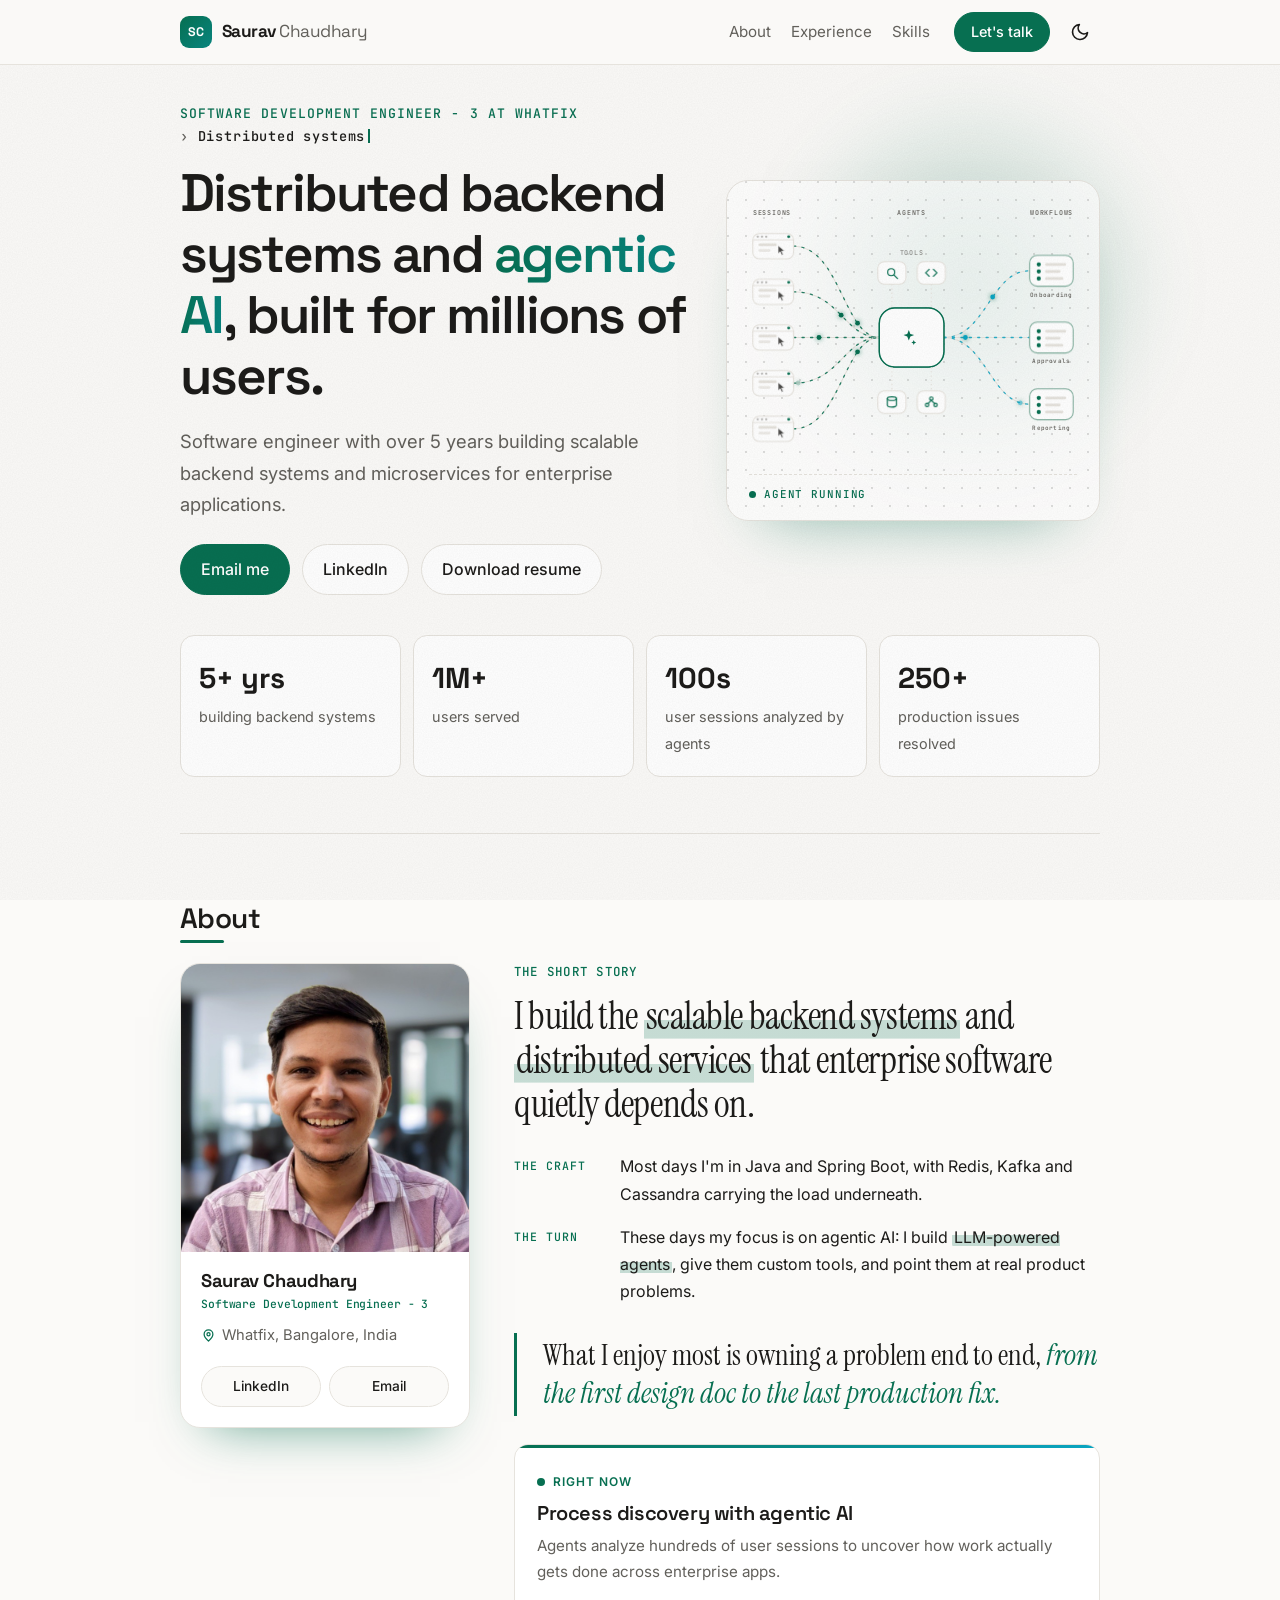
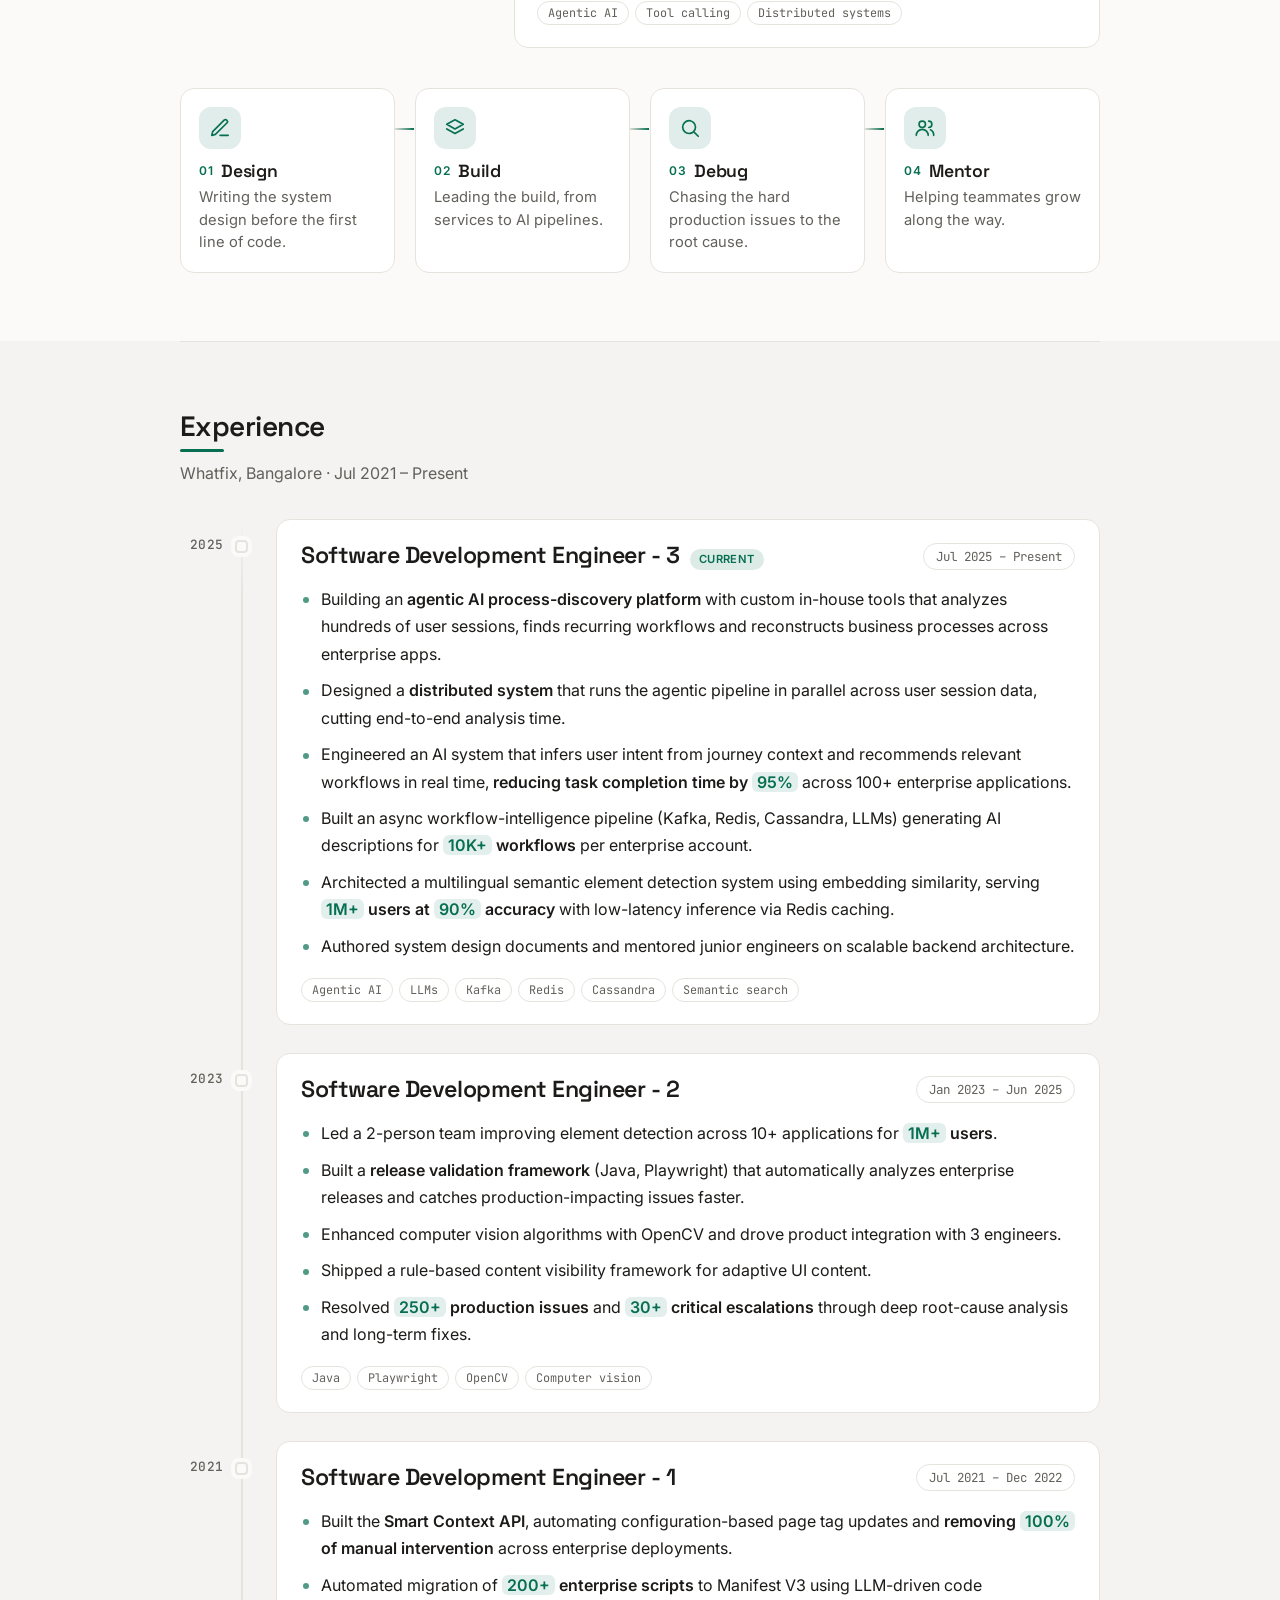
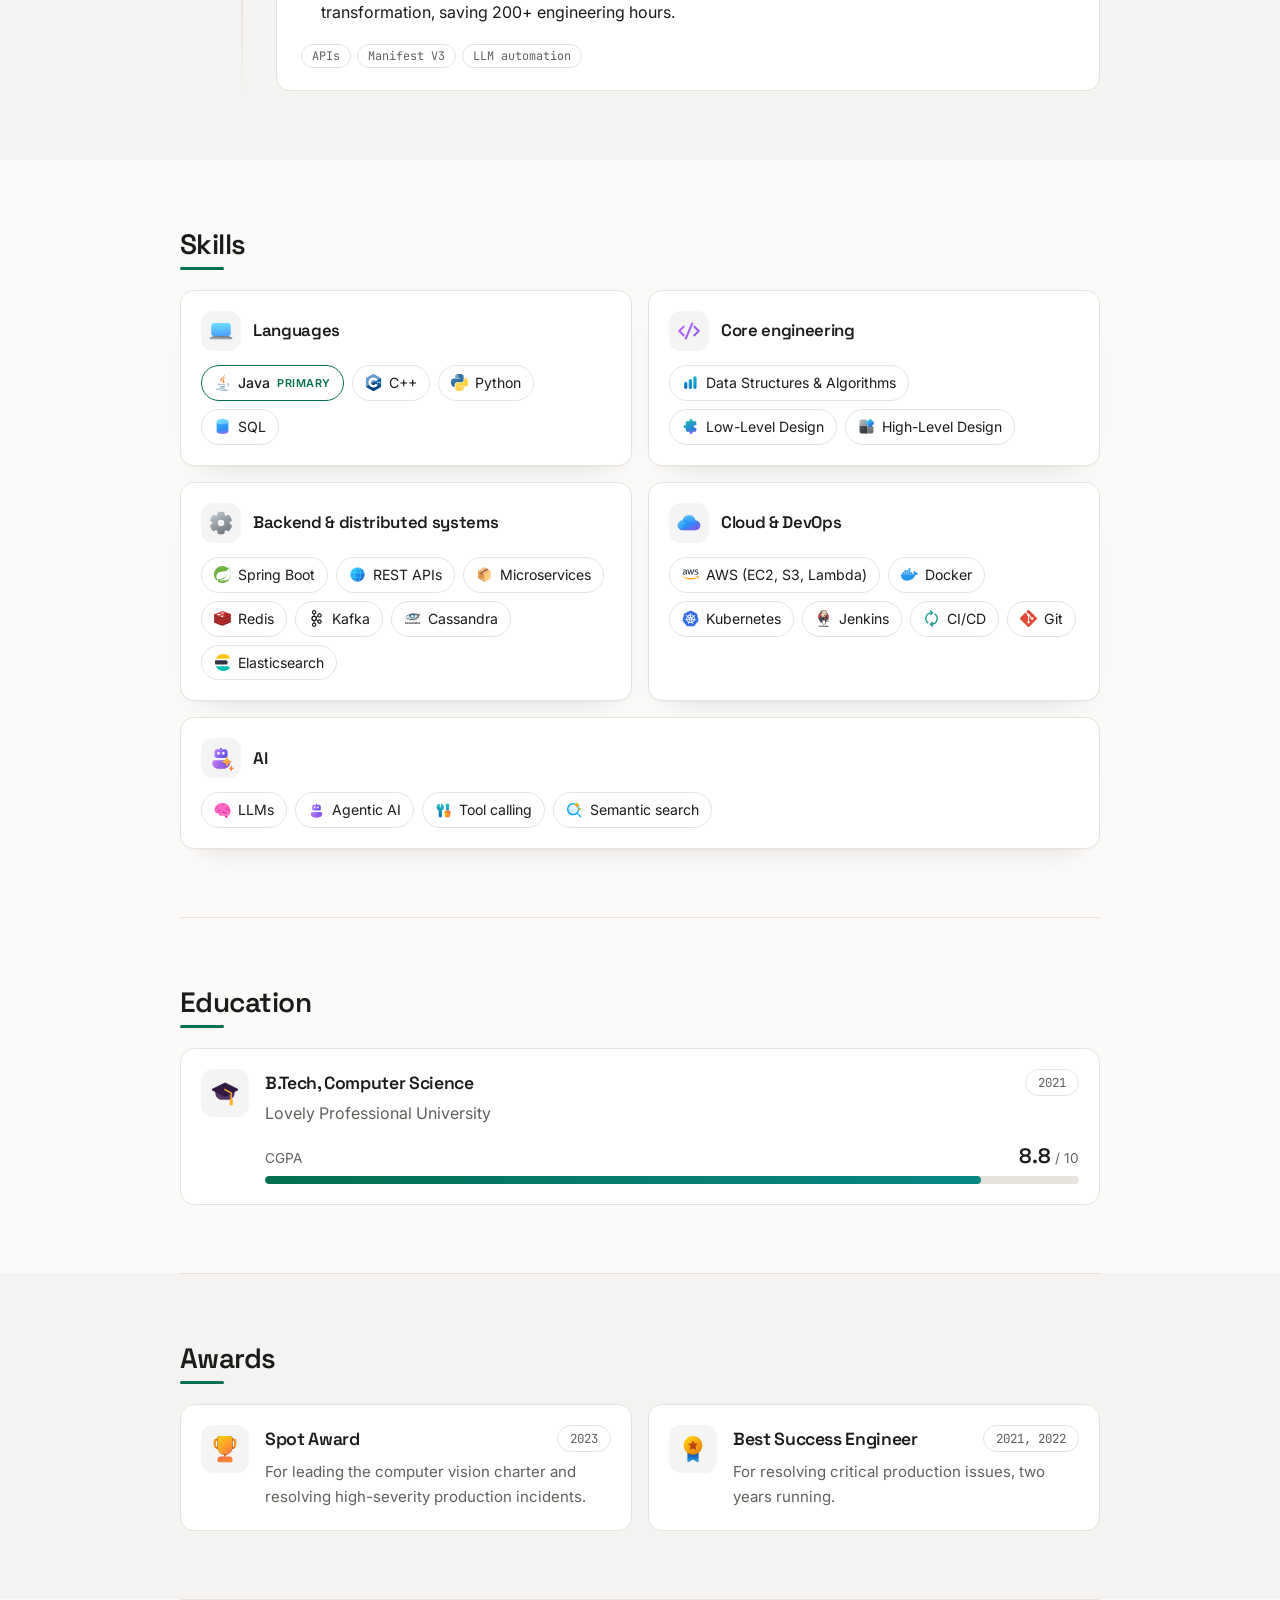
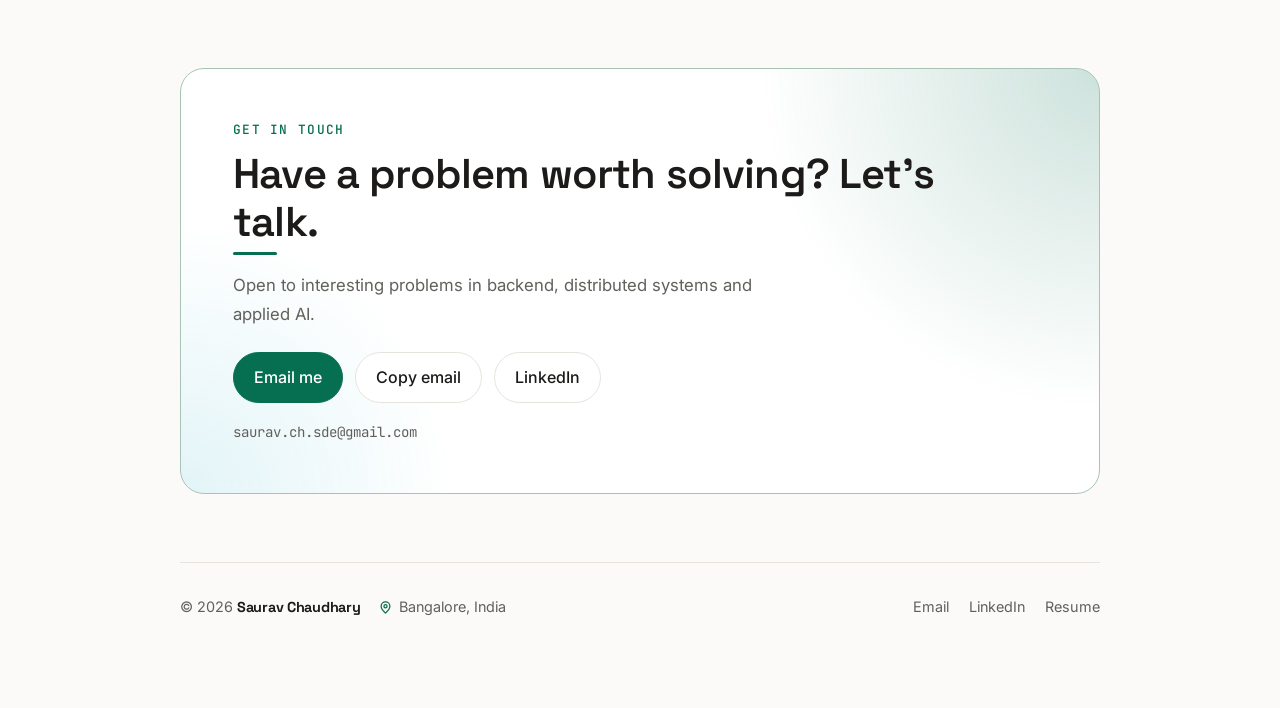
==== commit ef84ffd3: "Official tech logos and Fluent UI Color icons; neutral skill cards and white chips Co-Authored-By: C" ====
--- a/index.html
+++ b/index.html
@@ -55,7 +55,7 @@
   </script>
 </head>
 <body>
-  <svg id="icon-sprite" width="0" height="0" style="position:absolute" aria-hidden="true" focusable="false"><symbol id="i-aws" viewBox="0 0 128 128"><path d="M108.59 26.148c-1.852 0-3.622.211-5.305.715-1.684.504-3.117 1.223-4.379 2.188a10.829 10.829 0 0 0-3.031 3.453c-.757 1.348-1.137 2.906-1.137 4.676 0 2.187.716 4.25 2.106 6.105 1.386 1.895 3.66 3.324 6.734 4.293l6.106 1.895c2.062.675 3.496 1.391 4.254 2.191.757.801 1.136 1.765 1.136 2.945 0 1.726-.758 3.074-2.191 4-1.43.925-3.492 1.391-6.145 1.391-1.687 0-3.328-.168-5.011-.504a23.102 23.102 0 0 1-4.633-1.476c-.421-.168-.801-.336-1.051-.418a2.357 2.357 0 0 0-.758-.13c-.634 0-.969.423-.969 1.305v2.149a2.919 2.919 0 0 0 .254 1.18c.168.38.629.8 1.305 1.18 1.094.628 2.734 1.179 4.84 1.683 2.105.504 4.297.758 6.484.758 2.15 0 4.129-.297 6.024-.883 1.808-.551 3.367-1.309 4.672-2.36 1.304-1.01 2.316-2.273 3.074-3.707.714-1.429 1.094-3.07 1.094-4.882 0-2.188-.633-4.168-1.938-5.895-1.304-1.727-3.491-3.074-6.523-4.043l-5.98-1.895c-2.23-.713-3.79-1.516-4.634-2.316-.84-.797-1.261-1.808-1.261-2.988 0-1.726.671-2.95 1.98-3.746 1.305-.801 3.199-1.18 5.598-1.18 2.988 0 5.683.547 8.086 1.64.714.337 1.261.508 1.597.508.633 0 .969-.463.969-1.347v-1.98c0-.59-.125-1.051-.379-1.391-.25-.378-.672-.715-1.262-1.051-.422-.254-1.011-.504-1.77-.758a32.528 32.528 0 0 0-2.398-.676c-.886-.168-1.769-.336-2.738-.46a21.347 21.347 0 0 0-2.82-.169zm-86.822.082c-2.316 0-4.508.254-6.57.801-2.063.505-3.831 1.137-5.303 1.895-.59.297-.97.59-1.18.883-.211.296-.293.8-.293 1.476v2.063c0 .882.293 1.304.883 1.304.168 0 .378-.043.674-.125.293-.086.796-.254 1.472-.547a33.416 33.416 0 0 1 4.547-1.433A19.176 19.176 0 0 1 20.547 32c3.242 0 5.513.633 6.863 1.938 1.304 1.303 1.98 3.534 1.98 6.734v3.074c-1.683-.379-3.283-.715-4.843-.926-1.558-.21-3.031-.336-4.461-.336-4.34 0-7.75 1.094-10.316 3.286-2.571 2.187-3.832 5.093-3.832 8.671 0 3.368 1.05 6.063 3.113 8.086 2.066 2.02 4.887 3.032 8.422 3.032 4.97 0 9.097-1.938 12.379-5.813a34.153 34.153 0 0 0 1.304 2.484 13.28 13.28 0 0 0 1.516 1.98c.422.38.844.59 1.266.59.334 0 .714-.128 1.093-.378l2.653-1.77c.546-.42.8-.843.8-1.261a1.86 1.86 0 0 0-.293-.97 22.469 22.469 0 0 1-1.347-3.03c-.297-.925-.465-2.19-.465-3.75h-.086V40c0-4.633-1.176-8.086-3.492-10.36-2.36-2.273-6.025-3.41-11.033-3.41zm19.58 1.012c-.676 0-1.012.379-1.012 1.051 0 .297.129.844.379 1.687l9.894 32.547c.254.8.547 1.387.887 1.641.336.297.84.422 1.598.422h3.62c.759 0 1.347-.125 1.684-.422.34-.293.591-.84.801-1.684l6.485-27.117 6.527 27.16c.168.84.46 1.387.8 1.684.337.292.883.422 1.684.422h3.621c.715 0 1.262-.167 1.598-.422.34-.253.633-.8.887-1.64L90.949 30.02c.168-.46.25-.797.293-1.051.043-.254.086-.466.086-.676 0-.715-.379-1.05-1.055-1.05H86.36c-.757 0-1.308.166-1.644.421-.293.25-.59.8-.84 1.64L76.59 57.517l-6.653-28.211c-.166-.8-.464-1.39-.8-1.64-.336-.298-.884-.423-1.684-.423h-3.367c-.758 0-1.348.167-1.688.422-.335.25-.588.8-.796 1.64l-6.57 27.876-7.075-27.875c-.25-.8-.504-1.39-.84-1.64-.297-.298-.844-.423-1.644-.423h-4.125zM21.64 47.496a31.816 31.816 0 0 1 3.96.25 34.401 34.401 0 0 1 3.872.719v1.765c0 1.435-.168 2.653-.422 3.665-.25 1.01-.758 1.895-1.43 2.695-1.137 1.262-2.484 2.187-4 2.695-1.516.504-2.949.758-4.336.758-1.937 0-3.41-.508-4.422-1.559-1.054-1.01-1.558-2.484-1.558-4.464 0-2.106.675-3.704 2.062-4.84 1.391-1.137 3.454-1.684 6.274-1.684zM118 73.348c-4.432.063-9.664 1.052-13.621 3.832-1.223.883-1.012 2.062.336 1.894 4.508-.547 14.44-1.726 16.21.547 1.77 2.23-1.976 11.62-3.663 15.79-.504 1.26.59 1.769 1.726.8 7.41-6.231 9.348-19.242 7.832-21.137-.757-.925-4.388-1.79-8.82-1.726zM1.63 75.859c-.926.116-1.347 1.236-.368 2.121 16.508 14.902 38.359 23.872 62.613 23.872 17.305 0 37.43-5.43 51.281-15.66 2.273-1.689.298-4.254-2.02-3.204-15.533 6.57-32.421 9.77-47.788 9.77-22.778 0-44.8-6.273-62.653-16.633-.39-.231-.755-.304-1.064-.266z"/></symbol><symbol id="i-binary" viewBox="0 0 24 24"><rect x="14" y="14" width="4" height="6" rx="2"/><rect x="6" y="4" width="4" height="6" rx="2"/><path d="M6 20h4"/><path d="M14 10h4"/><path d="M6 14h2v6"/><path d="M14 4h2v6"/></symbol><symbol id="i-bot" viewBox="0 0 24 24"><path d="M12 8V4H8"/><rect width="16" height="12" x="4" y="8" rx="2"/><path d="M2 14h2"/><path d="M20 14h2"/><path d="M15 13v2"/><path d="M9 13v2"/></symbol><symbol id="i-boxes" viewBox="0 0 24 24"><path d="M2.97 12.92A2 2 0 0 0 2 14.63v3.24a2 2 0 0 0 .97 1.71l3 1.8a2 2 0 0 0 2.06 0L12 19v-5.5l-5-3-4.03 2.42Z"/><path d="m7 16.5-4.74-2.85"/><path d="m7 16.5 5-3"/><path d="M7 16.5v5.17"/><path d="M12 13.5V19l3.97 2.38a2 2 0 0 0 2.06 0l3-1.8a2 2 0 0 0 .97-1.71v-3.24a2 2 0 0 0-.97-1.71L17 10.5l-5 3Z"/><path d="m17 16.5-5-3"/><path d="m17 16.5 4.74-2.85"/><path d="M17 16.5v5.17"/><path d="M7.97 4.42A2 2 0 0 0 7 6.13v4.37l5 3 5-3V6.13a2 2 0 0 0-.97-1.71l-3-1.8a2 2 0 0 0-2.06 0l-3 1.8Z"/><path d="M12 8 7.26 5.15"/><path d="m12 8 4.74-2.85"/><path d="M12 13.5V8"/></symbol><symbol id="i-cassandra" viewBox="0 0 24 24"><path d="M10.374 10.53a3.102 3.102 0 0 1-.428-.222l.555.143c0 .02-.01.036-.01.055l-.117.025zm-.283 1.506-.315.253.852-1.079-1.078.391c.002.017.009.033.009.05a.57.57 0 0 1-.184.42c.102.217.228.424.375.616a3.2 3.2 0 0 1 .34-.651zm.717-2.347-.652-.82a.427.427 0 0 1-.506.162c-.054.073-.083.162-.13.24l1.258.463c.011-.015.019-.031.03-.045zm-1.666.444c-.07.314-.087.637-.05.956a.566.566 0 0 1 .451.475l.946-.606c-.067-.022-.126-.06-.191-.088l-1.119-.08.64-.14a3.186 3.186 0 0 1-.668-.554l-.01.037zM20.1 11.648c-.164.202.833 1.022.833 1.022s-1.654-1.022-2.234-.72c-.278.144.574.811 1.175 1.242-.428-.274-.982-.571-1.175-.408-.328.277 1.565 2.549 1.565 2.549s-2.145-2.322-2.36-2.209c-.214.114.593 1.224.593 1.224s-1.06-1.16-1.35-.959c-.29.202 1.514 3.218 1.514 3.218s-1.956-3.091-2.763-2.574c1.268 2.782.795 3.18.795 3.18s-.162-2.839-1.742-2.764c-.795.038.379 2.12.379 2.12s-1.08-1.902-1.8-1.864c1.326 2.51.854 3.53.854 3.53s.219-2.143-1.58-3.336c.682.606-.427 3.336-.427 3.336s.976-4.023-.719-3.256c-.268.121-.019 2.007-.019 2.007s-.34-2.158-.851-2.045c-.298.066-1.893 2.99-1.893 2.99s1.306-3.16.908-3.027c-.29.096-.833 1.4-.833 1.4s.265-1.287 0-1.363c-.264-.075-1.74 1.363-1.74 1.363s1.097-1.287.908-1.552c-.287-.402-.623-.42-1.022-.265-.581.226-1.363 1.287-1.363 1.287s.78-1.074.643-1.476c-.219-.647-2.46 1.249-2.46 1.249s1.325-1.25 1.022-1.514c-.303-.265-1.947-.183-2.46-.185-1.515-.004-2.039-.36-2.498-.724 1.987.997 3.803-.151 6.094.494l.21.06c-1.3-.558-2.144-1.378-2.226-2.354-.036-.416.074-.827.297-1.222.619-.4 1.29-.773 2.06-1.095a4 4 0 0 0-.064.698c0 2.44 2.203 4.417 4.92 4.417s4.92-1.977 4.92-4.417c0-.45-.083-.881-.223-1.29 1.431.404 2.45.968 3.132 1.335.022.092.045.184.053.279.024.274-.018.547-.11.814.095-.147.198-.288.28-.445.367-.997 1.855.227 1.855.227s-1.085-.454-1.06-.24c.026.215 1.628.96 1.628.96s-1.45-.455-1.362-.114c.088.34 1.817 1.703 1.817 1.703s-1.956-1.489-2.12-1.287zm-7.268 2.65.042-.008-.06.01zM9.256 9.753c.12.13.26.234.396.343l.927-.029-1.064-.788c-.093.154-.195.303-.26.474Zm10.62 3.44c.3.215.54.373.54.373s-.24-.181-.54-.374zM7.507 8.617c-.14.229-.214.492-.215.76a3.99 3.99 0 0 0 2.358 3.64c0-.005.002-.01.003-.014a3.19 3.19 0 0 1-.58-.788c-.648.099-.926-.794-.336-1.08a3.174 3.174 0 0 1 .138-1.388 3.162 3.162 0 0 1-.52-1.36c-.296.07-.579.147-.848.23Zm1.488.82c.108-.24.243-.46.402-.661a.435.435 0 0 1 .568-.557c.077-.059.166-.099.248-.15a16.17 16.17 0 0 0-1.727.284c.114.388.272.76.509 1.084Zm2.285 3.928c1.4 0 2.633-.723 3.344-1.816a3.399 3.399 0 0 0-1.265-.539l-.297-.023.916.9-1.197-.467.704 1.078-1.074-.832-.012.006.347 1.278-.596-1.134-.098 1.33-.401-1.326-.472 1.261.114-1.359c-.006-.002-.01-.006-.015-.008l-.814 1.154.286-1.067c-.34.322-.605.713-.781 1.146.095.102.197.198.303.29.322.083.66.128 1.008.128zm10.145-4.434c.971-.567 1.716-1.955 1.716-1.955s-1.893 1.955-3.205 1.665c1.186-.934 1.766-2.549 1.766-2.549s-1.506 2.325-2.448 2.423c1.086-.959 1.54-2.322 1.54-2.322s-1.237 1.817-2.196 1.944c1.287-1.161 1.338-1.893 1.338-1.893s-1.781 2.302-2.499 1.943c.858-.934 1.439-2.12 1.439-2.12s-1.489 2.019-1.893 1.69c-.277-.05.454-.958.454-.958s-.908.807-1.16.606c.454-.278 1.236-1.64 1.236-1.64S16 7.505 15.621 7.304l.731-1.483s-.73 1.483-1.715 1.23c.454-.58.63-1.112.63-1.112s-.756 1.213-1.69.885c-.22-.077.273-.635.273-.635s-.626.61-1.055.534c-.43-.076.025-.858.025-.858s-.757 1.186-.908 1.136c-.152-.05.075-.833.075-.833s-.555.908-.858.858c-.302-.05 0-.934 0-.934s-.328.984-.58.909c-.252-.076-.303-.656-.303-.656s-.068.788-.429.858c-2.725.53-5.728 1.69-9.489 5.45C3.887 10.738 5.3 7.91 11.962 7.659c5.044-.191 7.399 2.137 8.177 2.17C22.51 9.93 24 7.633 24 7.633s-1.489 1.716-2.574 1.3zm-7.74.872-.608.464v.001l.054.003a3.35 3.35 0 0 0 .554-.468zm1.583-.426c0-.536-.237-.929-.594-1.217a3.178 3.178 0 0 1-.165.825.393.393 0 0 1-.328.681c-.154.233-.34.445-.549.63l.661.034-.995.237c-.025.018-.045.041-.07.058a3.194 3.194 0 0 1 1.536.691c.32-.574.504-1.235.504-1.94zM10.99 7.996a3.5 3.5 0 0 0-.785.46.427.427 0 0 1-.013.357l.885.643.023-.016-.36-1.262.627 1.12c.018-.006.04-.006.058-.011l-.02-1.251.398 1.163.477-1.15.016 1.268c.004.001.007.005.012.007l.713-1.005-.363 1.218.009.01 1.04-.69-.759 1.05.002.005.95-.34c.012-.016.028-.029.041-.045a.395.395 0 0 1 .394-.632 3.43 3.43 0 0 0 .27-.784 13.99 13.99 0 0 0-2.798-.168c-.286.011-.55.033-.817.053Z"/></symbol><symbol id="i-component" viewBox="0 0 24 24"><path d="M15.536 11.293a1 1 0 0 0 0 1.414l2.376 2.377a1 1 0 0 0 1.414 0l2.377-2.377a1 1 0 0 0 0-1.414l-2.377-2.377a1 1 0 0 0-1.414 0z"/><path d="M2.297 11.293a1 1 0 0 0 0 1.414l2.377 2.377a1 1 0 0 0 1.414 0l2.377-2.377a1 1 0 0 0 0-1.414L6.088 8.916a1 1 0 0 0-1.414 0z"/><path d="M8.916 17.912a1 1 0 0 0 0 1.415l2.377 2.376a1 1 0 0 0 1.414 0l2.377-2.376a1 1 0 0 0 0-1.415l-2.377-2.376a1 1 0 0 0-1.414 0z"/><path d="M8.916 4.674a1 1 0 0 0 0 1.414l2.377 2.376a1 1 0 0 0 1.414 0l2.377-2.376a1 1 0 0 0 0-1.414l-2.377-2.377a1 1 0 0 0-1.414 0z"/></symbol><symbol id="i-cplusplus" viewBox="0 0 24 24"><path d="M22.394 6c-.167-.29-.398-.543-.652-.69L12.926.22c-.509-.294-1.34-.294-1.848 0L2.26 5.31c-.508.293-.923 1.013-.923 1.6v10.18c0 .294.104.62.271.91.167.29.398.543.652.69l8.816 5.09c.508.293 1.34.293 1.848 0l8.816-5.09c.254-.147.485-.4.652-.69.167-.29.27-.616.27-.91V6.91c.003-.294-.1-.62-.268-.91zM12 19.11c-3.92 0-7.109-3.19-7.109-7.11 0-3.92 3.19-7.11 7.11-7.11a7.133 7.133 0 016.156 3.553l-3.076 1.78a3.567 3.567 0 00-3.08-1.78A3.56 3.56 0 008.444 12 3.56 3.56 0 0012 15.555a3.57 3.57 0 003.08-1.778l3.078 1.78A7.135 7.135 0 0112 19.11zm7.11-6.715h-.79v.79h-.79v-.79h-.79v-.79h.79v-.79h.79v.79h.79zm2.962 0h-.79v.79h-.79v-.79h-.79v-.79h.79v-.79h.79v.79h.79z"/></symbol><symbol id="i-database" viewBox="0 0 24 24"><ellipse cx="12" cy="5" rx="9" ry="3"/><path d="M3 5V19A9 3 0 0 0 21 19V5"/><path d="M3 12A9 3 0 0 0 21 12"/></symbol><symbol id="i-docker" viewBox="0 0 24 24"><path d="M13.983 11.078h2.119a.186.186 0 00.186-.185V9.006a.186.186 0 00-.186-.186h-2.119a.185.185 0 00-.185.185v1.888c0 .102.083.185.185.185m-2.954-5.43h2.118a.186.186 0 00.186-.186V3.574a.186.186 0 00-.186-.185h-2.118a.185.185 0 00-.185.185v1.888c0 .102.082.185.185.185m0 2.716h2.118a.187.187 0 00.186-.186V6.29a.186.186 0 00-.186-.185h-2.118a.185.185 0 00-.185.185v1.887c0 .102.082.185.185.186m-2.93 0h2.12a.186.186 0 00.184-.186V6.29a.185.185 0 00-.185-.185H8.1a.185.185 0 00-.185.185v1.887c0 .102.083.185.185.186m-2.964 0h2.119a.186.186 0 00.185-.186V6.29a.185.185 0 00-.185-.185H5.136a.186.186 0 00-.186.185v1.887c0 .102.084.185.186.186m5.893 2.715h2.118a.186.186 0 00.186-.185V9.006a.186.186 0 00-.186-.186h-2.118a.185.185 0 00-.185.185v1.888c0 .102.082.185.185.185m-2.93 0h2.12a.185.185 0 00.184-.185V9.006a.185.185 0 00-.184-.186h-2.12a.185.185 0 00-.184.185v1.888c0 .102.083.185.185.185m-2.964 0h2.119a.185.185 0 00.185-.185V9.006a.185.185 0 00-.184-.186h-2.12a.186.186 0 00-.186.186v1.887c0 .102.084.185.186.185m-2.92 0h2.12a.185.185 0 00.184-.185V9.006a.185.185 0 00-.184-.186h-2.12a.185.185 0 00-.184.185v1.888c0 .102.082.185.185.185M23.763 9.89c-.065-.051-.672-.51-1.954-.51-.338.001-.676.03-1.01.087-.248-1.7-1.653-2.53-1.716-2.566l-.344-.199-.226.327c-.284.438-.49.922-.612 1.43-.23.97-.09 1.882.403 2.661-.595.332-1.55.413-1.744.42H.751a.751.751 0 00-.75.748 11.376 11.376 0 00.692 4.062c.545 1.428 1.355 2.48 2.41 3.124 1.18.723 3.1 1.137 5.275 1.137.983.003 1.963-.086 2.93-.266a12.248 12.248 0 003.823-1.389c.98-.567 1.86-1.288 2.61-2.136 1.252-1.418 1.998-2.997 2.553-4.4h.221c1.372 0 2.215-.549 2.68-1.009.309-.293.55-.65.707-1.046l.098-.288Z"/></symbol><symbol id="i-elasticsearch" viewBox="0 0 24 24"><path d="M13.394 0C8.683 0 4.609 2.716 2.644 6.667h15.641a4.77 4.77 0 0 0 3.073-1.11c.446-.375.864-.785 1.247-1.243l.001-.002A11.974 11.974 0 0 0 13.394 0zM1.804 8.889a12.009 12.009 0 0 0 0 6.222h14.7a3.111 3.111 0 1 0 0-6.222zm.84 8.444C4.61 21.283 8.684 24 13.395 24c3.701 0 7.011-1.677 9.212-4.312l-.001-.002a9.958 9.958 0 0 0-1.247-1.243 4.77 4.77 0 0 0-3.073-1.11z"/></symbol><symbol id="i-git" viewBox="0 0 24 24"><path d="M13.09 23.549a1.54 1.54 0 0 1-2.18 0L.451 13.089a1.54 1.54 0 0 1 0-2.179l7.191-7.19 2.733 2.733a1.85 1.85 0 0 0 .964 2.326v6.66a1.849 1.849 0 1 0 1.54 0V8.957l2.508 2.508a1.85 1.85 0 1 0 1.09-1.09l-2.634-2.634a1.85 1.85 0 0 0-2.378-2.377L8.73 2.63 10.91.451a1.54 1.54 0 0 1 2.179 0l10.459 10.46a1.54 1.54 0 0 1 0 2.179z"/></symbol><symbol id="i-java" viewBox="0 0 128 128"><path d="M47.617 98.12c-19.192 5.362 11.677 16.439 36.115 5.969-4.003-1.556-6.874-3.351-6.874-3.351-10.897 2.06-15.952 2.222-25.844 1.092-8.164-.935-3.397-3.71-3.397-3.71zm33.189-10.46c-14.444 2.779-22.787 2.69-33.354 1.6-8.171-.845-2.822-4.805-2.822-4.805-21.137 7.016 11.767 14.977 41.309 6.336-3.14-1.106-5.133-3.131-5.133-3.131zm11.319-60.575c.001 0-42.731 10.669-22.323 34.187 6.024 6.935-1.58 13.17-1.58 13.17s15.289-7.891 8.269-17.777c-6.559-9.215-11.587-13.793 15.634-29.58zm9.998 81.144s3.529 2.91-3.888 5.159c-14.102 4.272-58.706 5.56-71.095.171-4.45-1.938 3.899-4.625 6.526-5.192 2.739-.593 4.303-.485 4.303-.485-4.952-3.487-32.013 6.85-13.742 9.815 49.821 8.076 90.817-3.637 77.896-9.468zM85 77.896c2.395-1.634 5.703-3.053 5.703-3.053s-9.424 1.685-18.813 2.474c-11.494.964-23.823 1.154-30.012.326-14.652-1.959 8.033-7.348 8.033-7.348s-8.812-.596-19.644 4.644C17.455 81.134 61.958 83.958 85 77.896zm5.609 15.145c-.108.29-.468.616-.468.616 31.273-8.221 19.775-28.979 4.822-23.725-1.312.464-2 1.543-2 1.543s.829-.334 2.678-.72c7.559-1.575 18.389 10.119-5.032 22.286zM64.181 70.069c-4.614-10.429-20.26-19.553.007-35.559C89.459 14.563 76.492 1.587 76.492 1.587c5.23 20.608-18.451 26.833-26.999 39.667-5.821 8.745 2.857 18.142 14.688 28.815zm27.274 51.748c-19.187 3.612-42.854 3.191-56.887.874 0 0 2.874 2.38 17.646 3.331 22.476 1.437 57-.8 57.816-11.436.001 0-1.57 4.032-18.575 7.231z"/></symbol><symbol id="i-jenkins" viewBox="0 0 24 24"><path d="M2.872 24h-.975a3.866 3.866 0 01-.07-.197c-.215-.666-.594-1.49-.692-2.154-.146-.984.78-1.039 1.374-1.465.915-.66 1.635-1.025 2.627-1.62.295-.179 1.182-.624 1.281-.829.201-.408-.345-.982-.49-1.3-.225-.507-.345-.937-.376-1.435-.824-.13-1.455-.627-1.844-1.185-.63-.925-1.066-2.635-.525-3.936.045-.103.254-.305.285-.463.06-.308-.105-.72-.12-1.048-.06-1.692.284-3.15 1.425-3.66.463-1.84 2.113-2.453 3.673-3.367.58-.342 1.224-.562 1.89-.807 2.372-.877 6.027-.712 7.994.783.836.633 2.176 1.97 2.656 2.939 1.262 2.555 1.17 6.825.287 9.934-.12.421-.29 1.032-.533 1.533-.168.35-.689 1.05-.625 1.36.064.314 1.19 1.17 1.432 1.395.434.422 1.26.975 1.324 1.5.07.557-.248 1.336-.41 1.875-.217.721-.436 1.441-.654 2.131H2.87zm11.104-3.54c-.545-.3-1.361-.622-2.065-.757-.87-.164-.78 1.188-.75 1.994.03.643.36 1.316.51 1.744.076.197.09.41.256.449.3.068 1.29-.326 1.575-.479.6-.328 1.064-.844 1.574-1.189.016-.17.016-.34.03-.508a2.648 2.648 0 00-1.095-.277c.314-.15.75-.15 1.035-.332l.016-.193c-.496-.03-.69-.254-1.021-.436zm7.454 2.935a17.78 17.78 0 00.465-1.752c.06-.287.215-.918.178-1.176-.059-.459-.684-.799-1.004-1.086-.584-.525-.95-.975-1.56-1.469-.249.375-.78.615-.983.914 1.447-.689 1.71 2.625 1.141 3.69.09.329.391.45.514.735l-.086.166h1.29c.013 0 .03 0 .044.014zm-6.634-.012c-.05-.074-.1-.135-.15-.209l-.301.195h.45zm2.77 0c.008-.209.018-.404.03-.598-.53.029-.825-.48-1.196-.527-.324-.045-.6.361-1.02.195-.095.105-.183.227-.284.316.154.18.295.375.424.584h.815c.014-.164.135-.285.3-.285.165 0 .284.121.284.27h.66zm2.116 0c-.314-.479-.947-.898-1.68-.555l-.03.541h1.71zm-8.51 0l-.104-.344c-.225-.72-.36-1.26-.405-1.68-.914-.436-1.875-.87-2.654-1.426-.15-.105-1.109-1.35-1.23-1.305-1.739.676-3.359 1.86-4.814 2.984.256.557.48 1.141.69 1.74h8.505zm8.265-2.113c-.029-.512-.164-1.56-.48-1.74-.66-.39-1.846.78-2.34.943.045.15.135.271.15.48.285-.074.645-.029.898.092-.299.03-.629.03-.824.164-.074.195.016.48-.029.764.69.197 1.5.303 2.385.332.164-.227.225-.645.211-1.082zm-4.08-.36c-.044.375.046.51.12.943 1.26.391 1.034-1.74-.135-.959zM8.76 19.5c-.45.457 1.27 1.082 1.814 1.115 0-.29.165-.564.135-.77-.65-.118-1.502-.042-1.945-.347zm5.565.215c0 .043-.061.03-.068.064.58.451 1.014.545 1.802.51.354-.262.67-.563 1.043-.807-.855.074-1.931.607-2.774.23zm3.42-17.726c-1.606-.906-4.35-1.591-6.076-.731-1.38.692-3.27 1.84-3.899 3.292.6 1.402-.166 2.686-.226 4.109-.018.757.36 1.42.391 2.242-.2.338-.825.38-1.26.356-.146-.729-.4-1.549-1.155-1.63-1.064-.116-1.845.764-1.89 1.683-.06 1.08.833 2.864 2.085 2.745.488-.046.608-.54 1.139-.54.285.57-.445.75-.523 1.154-.016.105.06.511.104.705.233.944.744 2.16 1.245 2.88.635.9 1.884 1.051 3.229 1.141.24-.525 1.125-.48 1.706-.346-.691-.27-1.336-.945-1.875-1.529-.615-.676-1.23-1.41-1.261-2.28 1.155 1.604 2.1 3 4.2 3.704 1.59.525 3.45-.254 4.664-1.109.51-.359.811-.93 1.17-1.439 1.35-1.936 1.98-4.71 1.846-7.394-.06-1.111-.06-2.221-.436-2.955-.389-.781-1.695-1.471-2.475-.781-.15-.764.63-1.23 1.545-.96-.66-.854-1.336-1.858-2.266-2.384zM13.58 14.896c.615 1.544 2.724 1.363 4.505 1.323-.084.194-.256.435-.465.515-.57.232-2.145.408-2.937-.012-.506-.27-.824-.873-1.102-1.227-.137-.172-.795-.608-.012-.609zm.164-.87c.893.464 2.52.517 3.731.48.066.267.066.593.068.913-1.55.08-3.386-.304-3.794-1.395h-.005zm6.675-.586c-.473.9-1.145 1.897-2.539 1.928-.023-.284-.045-.735 0-.904 1.064-.103 1.727-.646 2.543-1.017zm-.649-.667c-1.02.66-2.154 1.375-3.824 1.21-.351-.31-.485-1-.14-1.458.181.313.06.885.57.97.944.165 2.038-.579 2.73-.84.42-.713-.046-.976-.42-1.433-.782-.93-1.83-2.1-1.802-3.51.314-.224.346.346.391.45.404.96 1.424 2.175 2.174 3 .18.21.48.39.51.524.092.39-.254.854-.209 1.11zm-13.439-.675c-.314-.184-.393-.99-.768-1.01-.535-.03-.438 1.05-.436 1.68-.37-.33-.435-1.365-.164-1.89-.308-.15-.445.164-.618.284.22-1.59 2.34-.734 1.99.96zM4.713 5.995c-.685.756-.54 2.174-.459 3.188 1.244-.785 2.898.06 2.883 1.394.595-.016.223-.744.115-1.215-.353-1.528.592-3.187.041-4.59-1.064.084-1.939.52-2.578 1.215zm9.12 1.113c.307.562.404 1.148.84 1.57.195.19.574.424.387.95-.045.121-.365.391-.551.45-.674.195-2.254.03-1.721-.81.563.015 1.314.36 1.732-.045-.314-.524-.885-1.53-.674-2.13zm6.198-.013h.068c.33.668.6 1.375 1.004 1.965-.27.628-2.053 1.19-2.023.057.39-.17 1.05-.035 1.395-.25-.193-.556-.48-1.006-.434-1.771zm-6.927-1.617c-1.422-.33-2.131.592-2.56 1.553-.384-.094-.231-.615-.135-.883.255-.701 1.28-1.633 2.119-1.506.359.057.848.386.576.834zM9.642 1.593c-1.56.44-3.56 1.574-4.2 2.974.495-.07.84-.321 1.33-.351.186-.016.428.074.641.015.424-.104.78-1.065 1.102-1.41.31-.345.685-.496.94-.81.167-.09.409-.074.42-.33-.073-.075-.15-.135-.232-.105v.017z"/></symbol><symbol id="i-kafka" viewBox="0 0 24 24"><path d="M9.71 2.136a1.43 1.43 0 0 0-2.047 0h-.007a1.48 1.48 0 0 0-.421 1.042c0 .41.161.777.422 1.039l.007.007c.257.264.616.426 1.019.426.404 0 .766-.162 1.027-.426l.003-.007c.261-.262.421-.629.421-1.039 0-.408-.159-.777-.421-1.042H9.71zM8.683 22.295c.404 0 .766-.167 1.027-.429l.003-.008c.261-.261.421-.631.421-1.036 0-.41-.159-.778-.421-1.044H9.71a1.42 1.42 0 0 0-1.027-.432 1.4 1.4 0 0 0-1.02.432h-.007c-.26.266-.422.634-.422 1.044 0 .406.161.775.422 1.036l.007.008c.258.262.617.429 1.02.429zm7.89-4.462c.359-.096.683-.33.882-.684l.027-.052a1.47 1.47 0 0 0 .114-1.067 1.454 1.454 0 0 0-.675-.896l-.021-.014a1.425 1.425 0 0 0-1.078-.132c-.36.091-.684.335-.881.686-.2.349-.241.75-.146 1.119.099.363.33.691.675.896h.002c.346.203.737.239 1.101.144zm-6.405-7.342a2.083 2.083 0 0 0-1.485-.627c-.58 0-1.103.242-1.482.627-.378.385-.612.916-.612 1.507s.233 1.124.612 1.514a2.08 2.08 0 0 0 2.967 0c.379-.39.612-.923.612-1.514s-.233-1.122-.612-1.507zm-.835-2.51c.843.141 1.6.552 2.178 1.144h.004c.092.093.182.196.265.299l1.446-.851a3.176 3.176 0 0 1-.047-1.808 3.149 3.149 0 0 1 1.456-1.926l.025-.016a3.062 3.062 0 0 1 2.345-.306c.77.21 1.465.721 1.898 1.482v.002c.431.757.518 1.626.313 2.408a3.145 3.145 0 0 1-1.456 1.928l-.198.118h-.02a3.095 3.095 0 0 1-2.154.201 3.127 3.127 0 0 1-1.514-.944l-1.444.848a4.162 4.162 0 0 1 0 2.879l1.444.846c.413-.47.939-.789 1.514-.944a3.041 3.041 0 0 1 2.371.319l.048.023v.002a3.17 3.17 0 0 1 1.408 1.906 3.215 3.215 0 0 1-.313 2.405l-.026.053-.003-.005a3.147 3.147 0 0 1-1.867 1.436 3.096 3.096 0 0 1-2.371-.318v-.006a3.156 3.156 0 0 1-1.456-1.927 3.175 3.175 0 0 1 .047-1.805l-1.446-.848a3.905 3.905 0 0 1-.265.294l-.004.005a3.938 3.938 0 0 1-2.178 1.138v1.699a3.09 3.09 0 0 1 1.56.862l.002.004c.565.572.914 1.368.914 2.243 0 .873-.35 1.664-.914 2.239l-.002.009a3.1 3.1 0 0 1-2.21.931 3.1 3.1 0 0 1-2.206-.93h-.002v-.009a3.186 3.186 0 0 1-.916-2.239c0-.875.35-1.672.916-2.243v-.004h.002a3.1 3.1 0 0 1 1.558-.862v-1.699a3.926 3.926 0 0 1-2.176-1.138l-.006-.005a4.098 4.098 0 0 1-1.173-2.874c0-1.122.452-2.136 1.173-2.872h.006a3.947 3.947 0 0 1 2.176-1.144V6.289a3.137 3.137 0 0 1-1.558-.864h-.002v-.004a3.192 3.192 0 0 1-.916-2.243c0-.871.35-1.669.916-2.243l.002-.002A3.084 3.084 0 0 1 8.683 0c.861 0 1.641.355 2.21.932v.002h.002c.565.574.914 1.372.914 2.243 0 .876-.35 1.667-.914 2.243l-.002.005a3.142 3.142 0 0 1-1.56.864v1.692zm8.121-1.129l-.012-.019a1.452 1.452 0 0 0-.87-.668 1.43 1.43 0 0 0-1.103.146h.002c-.347.2-.58.529-.677.896-.095.365-.054.768.146 1.119l.007.009c.2.347.519.579.874.673.357.103.755.059 1.098-.144l.019-.009a1.47 1.47 0 0 0 .657-.885 1.493 1.493 0 0 0-.141-1.118"/></symbol><symbol id="i-kubernetes" viewBox="0 0 24 24"><path d="M10.204 14.35l.007.01-.999 2.413a5.171 5.171 0 0 1-2.075-2.597l2.578-.437.004.005a.44.44 0 0 1 .484.606zm-.833-2.129a.44.44 0 0 0 .173-.756l.002-.011L7.585 9.7a5.143 5.143 0 0 0-.73 3.255l2.514-.725.002-.009zm1.145-1.98a.44.44 0 0 0 .699-.337l.01-.005.15-2.62a5.144 5.144 0 0 0-3.01 1.442l2.147 1.523.004-.002zm.76 2.75l.723.349.722-.347.18-.78-.5-.623h-.804l-.5.623.179.779zm1.5-3.095a.44.44 0 0 0 .7.336l.008.003 2.134-1.513a5.188 5.188 0 0 0-2.992-1.442l.148 2.615.002.001zm10.876 5.97l-5.773 7.181a1.6 1.6 0 0 1-1.248.594l-9.261.003a1.6 1.6 0 0 1-1.247-.596l-5.776-7.18a1.583 1.583 0 0 1-.307-1.34L2.1 5.573c.108-.47.425-.864.863-1.073L11.305.513a1.606 1.606 0 0 1 1.385 0l8.345 3.985c.438.209.755.604.863 1.073l2.062 8.955c.108.47-.005.963-.308 1.34zm-3.289-2.057c-.042-.01-.103-.026-.145-.034-.174-.033-.315-.025-.479-.038-.35-.037-.638-.067-.895-.148-.105-.04-.18-.165-.216-.216l-.201-.059a6.45 6.45 0 0 0-.105-2.332 6.465 6.465 0 0 0-.936-2.163c.052-.047.15-.133.177-.159.008-.09.001-.183.094-.282.197-.185.444-.338.743-.522.142-.084.273-.137.415-.242.032-.024.076-.062.11-.089.24-.191.295-.52.123-.736-.172-.216-.506-.236-.745-.045-.034.027-.08.062-.111.088-.134.116-.217.23-.33.35-.246.25-.45.458-.673.609-.097.056-.239.037-.303.033l-.19.135a6.545 6.545 0 0 0-4.146-2.003l-.012-.223c-.065-.062-.143-.115-.163-.25-.022-.268.015-.557.057-.905.023-.163.061-.298.068-.475.001-.04-.001-.099-.001-.142 0-.306-.224-.555-.5-.555-.275 0-.499.249-.499.555l.001.014c0 .041-.002.092 0 .128.006.177.044.312.067.475.042.348.078.637.056.906a.545.545 0 0 1-.162.258l-.012.211a6.424 6.424 0 0 0-4.166 2.003 8.373 8.373 0 0 1-.18-.128c-.09.012-.18.04-.297-.029-.223-.15-.427-.358-.673-.608-.113-.12-.195-.234-.329-.349-.03-.026-.077-.062-.111-.088a.594.594 0 0 0-.348-.132.481.481 0 0 0-.398.176c-.172.216-.117.546.123.737l.007.005.104.083c.142.105.272.159.414.242.299.185.546.338.743.522.076.082.09.226.1.288l.16.143a6.462 6.462 0 0 0-1.02 4.506l-.208.06c-.055.072-.133.184-.215.217-.257.081-.546.11-.895.147-.164.014-.305.006-.48.039-.037.007-.09.02-.133.03l-.004.002-.007.002c-.295.071-.484.342-.423.608.061.267.349.429.645.365l.007-.001.01-.003.129-.029c.17-.046.294-.113.448-.172.33-.118.604-.217.87-.256.112-.009.23.069.288.101l.217-.037a6.5 6.5 0 0 0 2.88 3.596l-.09.218c.033.084.069.199.044.282-.097.252-.263.517-.452.813-.091.136-.185.242-.268.399-.02.037-.045.095-.064.134-.128.275-.034.591.213.71.248.12.556-.007.69-.282v-.002c.02-.039.046-.09.062-.127.07-.162.094-.301.144-.458.132-.332.205-.68.387-.897.05-.06.13-.082.215-.105l.113-.205a6.453 6.453 0 0 0 4.609.012l.106.192c.086.028.18.042.256.155.136.232.229.507.342.84.05.156.074.295.145.457.016.037.043.09.062.129.133.276.442.402.69.282.247-.118.341-.435.213-.71-.02-.039-.045-.096-.065-.134-.083-.156-.177-.261-.268-.398-.19-.296-.346-.541-.443-.793-.04-.13.007-.21.038-.294-.018-.022-.059-.144-.083-.202a6.499 6.499 0 0 0 2.88-3.622c.064.01.176.03.213.038.075-.05.144-.114.28-.104.266.039.54.138.87.256.154.06.277.128.448.173.036.01.088.019.13.028l.009.003.007.001c.297.064.584-.098.645-.365.06-.266-.128-.537-.423-.608zM16.4 9.701l-1.95 1.746v.005a.44.44 0 0 0 .173.757l.003.01 2.526.728a5.199 5.199 0 0 0-.108-1.674A5.208 5.208 0 0 0 16.4 9.7zm-4.013 5.325a.437.437 0 0 0-.404-.232.44.44 0 0 0-.372.233h-.002l-1.268 2.292a5.164 5.164 0 0 0 3.326.003l-1.27-2.296h-.01zm1.888-1.293a.44.44 0 0 0-.27.036.44.44 0 0 0-.214.572l-.003.004 1.01 2.438a5.15 5.15 0 0 0 2.081-2.615l-2.6-.44-.004.005z"/></symbol><symbol id="i-network" viewBox="0 0 24 24"><rect x="16" y="16" width="6" height="6" rx="1"/><rect x="2" y="16" width="6" height="6" rx="1"/><rect x="9" y="2" width="6" height="6" rx="1"/><path d="M5 16v-3a1 1 0 0 1 1-1h12a1 1 0 0 1 1 1v3"/><path d="M12 12V8"/></symbol><symbol id="i-python" viewBox="0 0 24 24"><path d="M11.858 0c-.978.005-1.913.088-2.736.234C6.7.662 6.26 1.558 6.26 3.21v2.182h5.725v.727H4.111c-1.664 0-3.121 1-3.577 2.903-.526 2.181-.549 3.542 0 5.82.407 1.694 1.379 2.902 3.043 2.902h1.969v-2.616c0-1.89 1.635-3.557 3.576-3.557h5.72c1.591 0 2.862-1.31 2.862-2.91v-5.45c0-1.553-1.309-2.718-2.863-2.977A18 18 0 0 0 11.858 0M8.762 1.755c.591 0 1.074.491 1.074 1.095 0 .601-.483 1.087-1.074 1.087A1.08 1.08 0 0 1 7.688 2.85c0-.604.48-1.095 1.074-1.095m9.656 4.364v2.543c0 1.971-1.671 3.63-3.577 3.63H9.122c-1.566 0-2.862 1.34-2.862 2.91v5.452c0 1.551 1.349 2.464 2.862 2.91 1.813.532 3.55.628 5.72 0 1.44-.418 2.862-1.258 2.862-2.91V18.47h-5.719v-.727h8.582c1.664 0 2.284-1.16 2.862-2.903.598-1.793.573-3.518 0-5.819-.41-1.656-1.196-2.903-2.862-2.903zm-3.216 13.807a1.08 1.08 0 0 1 1.074 1.088c0 .604-.48 1.094-1.074 1.094-.592 0-1.075-.49-1.075-1.094 0-.601.483-1.088 1.075-1.088"/></symbol><symbol id="i-redis" viewBox="0 0 24 24"><path d="M22.71 13.145c-1.66 2.092-3.452 4.483-7.038 4.483-3.203 0-4.397-2.825-4.48-5.12.701 1.484 2.073 2.685 4.214 2.63 4.117-.133 6.94-3.852 6.94-7.239 0-4.05-3.022-6.972-8.268-6.972-3.752 0-8.4 1.428-11.455 3.685C2.59 6.937 3.885 9.958 4.35 9.626c2.648-1.904 4.748-3.13 6.784-3.744C8.12 9.244.886 17.05 0 18.425c.1 1.261 1.66 4.648 2.424 4.648.232 0 .431-.133.664-.365a100.49 100.49 0 0 0 5.54-6.765c.222 3.104 1.748 6.898 6.014 6.898 3.819 0 7.604-2.756 9.33-8.965.2-.764-.73-1.361-1.261-.73zm-4.349-5.013c0 1.959-1.926 2.922-3.685 2.922-.941 0-1.664-.247-2.235-.568 1.051-1.592 2.092-3.225 3.21-4.973 1.972.334 2.71 1.43 2.71 2.619z"/></symbol><symbol id="i-search" viewBox="0 0 24 24"><path d="m21 21-4.34-4.34"/><circle cx="11" cy="11" r="8"/></symbol><symbol id="i-sparkles" viewBox="0 0 24 24"><path d="M11.017 2.814a1 1 0 0 1 1.966 0l1.051 5.558a2 2 0 0 0 1.594 1.594l5.558 1.051a1 1 0 0 1 0 1.966l-5.558 1.051a2 2 0 0 0-1.594 1.594l-1.051 5.558a1 1 0 0 1-1.966 0l-1.051-5.558a2 2 0 0 0-1.594-1.594l-5.558-1.051a1 1 0 0 1 0-1.966l5.558-1.051a2 2 0 0 0 1.594-1.594z"/><path d="M20 2v4"/><path d="M22 4h-4"/><circle cx="4" cy="20" r="2"/></symbol><symbol id="i-springboot" viewBox="0 0 24 24"><path d="m23.693 10.7058-4.73-8.1844c-.4094-.7106-1.4166-1.2942-2.2402-1.2942H7.2725c-.819 0-1.8308.5836-2.2402 1.2942L.307 10.7058c-.4095.7106-.4095 1.873 0 2.5837l4.7252 8.189c.4094.7107 1.4166 1.2943 2.2402 1.2943h9.455c.819 0 1.826-.5836 2.2402-1.2942l4.7252-8.189c.4095-.7107.4095-1.8732 0-2.5838zM10.9763 5.7547c0-.5365.4377-.9742.9742-.9742s.9742.4377.9742.9742v5.8217c0 .5366-.4377.9742-.9742.9742s-.9742-.4376-.9742-.9742zm.9742 12.4294c-3.6427 0-6.6077-2.965-6.6077-6.6077.0047-2.0896.993-4.0521 2.6685-5.304a.8657.8657 0 0 1 1.2142.1788.8657.8657 0 0 1-.1788 1.2143c-2.1602 1.6048-2.612 4.6592-1.0072 6.8194 1.6049 2.1603 4.6593 2.612 6.8195 1.0072 1.2378-.9177 1.9673-2.372 1.9673-3.9157a4.8972 4.8972 0 0 0-1.9861-3.925c-.386-.2824-.466-.8284-.1836-1.2143.2824-.386.8283-.466 1.2143-.1835 1.6895 1.2471 2.6826 3.2238 2.6873 5.3228 0 3.6474-2.965 6.6077-6.6077 6.6077z"/></symbol><symbol id="i-webhook" viewBox="0 0 24 24"><path d="M18 16.98h-5.99c-1.1 0-1.95.94-2.48 1.9A4 4 0 0 1 2 17c.01-.7.2-1.4.57-2"/><path d="m6 17 3.13-5.78c.53-.97.1-2.18-.5-3.1a4 4 0 1 1 6.89-4.06"/><path d="m12 6 3.13 5.73C15.66 12.7 16.9 13 18 13a4 4 0 0 1 0 8"/></symbol><symbol id="i-workflow" viewBox="0 0 24 24"><rect width="8" height="8" x="3" y="3" rx="2"/><path d="M7 11v4a2 2 0 0 0 2 2h4"/><rect width="8" height="8" x="13" y="13" rx="2"/></symbol><symbol id="i-wrench" viewBox="0 0 24 24"><path d="M14.7 6.3a1 1 0 0 0 0 1.4l1.6 1.6a1 1 0 0 0 1.4 0l3.106-3.105c.32-.322.863-.22.983.218a6 6 0 0 1-8.259 7.057l-7.91 7.91a1 1 0 0 1-2.999-3l7.91-7.91a6 6 0 0 1 7.057-8.259c.438.12.54.662.219.984z"/></symbol></svg>
+  <svg id="icon-sprite" width="0" height="0" style="position:absolute" aria-hidden="true" focusable="false"><symbol id="i-aws" viewBox="0 0 256 153"><path fill="#252f3e" d="M72.392 55.438c0 3.137.34 5.68.933 7.545a45.4 45.4 0 0 0 2.712 6.103c.424.678.593 1.356.593 1.95c0 .847-.508 1.695-1.61 2.543l-5.34 3.56c-.763.509-1.526.763-2.205.763c-.847 0-1.695-.424-2.543-1.187a26 26 0 0 1-3.051-3.984c-.848-1.44-1.696-3.052-2.628-5.001q-9.919 11.697-24.922 11.698c-7.12 0-12.8-2.035-16.954-6.103c-4.153-4.07-6.272-9.495-6.272-16.276c0-7.205 2.543-13.054 7.714-17.462c5.17-4.408 12.037-6.612 20.768-6.612c2.882 0 5.849.254 8.985.678c3.137.424 6.358 1.102 9.749 1.865V29.33c0-6.443-1.357-10.935-3.985-13.563c-2.712-2.628-7.29-3.9-13.817-3.9c-2.967 0-6.018.34-9.155 1.103s-6.188 1.695-9.155 2.882c-1.356.593-2.373.932-2.967 1.102s-1.017.254-1.356.254c-1.187 0-1.78-.848-1.78-2.628v-4.154c0-1.356.17-2.373.593-2.966c.424-.594 1.187-1.187 2.374-1.78q4.45-2.29 10.68-3.815C33.908.763 38.316.255 42.978.255c10.088 0 17.463 2.288 22.21 6.866c4.662 4.577 7.036 11.528 7.036 20.853v27.464zM37.976 68.323c2.798 0 5.68-.508 8.731-1.526c3.052-1.017 5.765-2.882 8.053-5.425c1.357-1.61 2.374-3.39 2.882-5.425c.509-2.034.848-4.493.848-7.375v-3.56a71 71 0 0 0-7.799-1.441a64 64 0 0 0-7.968-.509c-5.68 0-9.833 1.102-12.63 3.391s-4.154 5.51-4.154 9.748c0 3.984 1.017 6.951 3.136 8.986c2.035 2.119 5.002 3.136 8.901 3.136m68.069 9.155c-1.526 0-2.543-.254-3.221-.848c-.678-.508-1.272-1.695-1.78-3.305L81.124 7.799c-.51-1.696-.764-2.798-.764-3.391c0-1.356.678-2.12 2.035-2.12h8.307c1.61 0 2.713.255 3.306.848c.678.509 1.187 1.696 1.695 3.306l14.241 56.117l13.224-56.117c.424-1.695.933-2.797 1.61-3.306c.679-.508 1.866-.847 3.392-.847h6.781c1.61 0 2.713.254 3.39.847c.679.509 1.272 1.696 1.611 3.306l13.394 56.795L168.01 6.442c.508-1.695 1.102-2.797 1.695-3.306c.678-.508 1.78-.847 3.306-.847h7.883c1.357 0 2.12.678 2.12 2.119c0 .424-.085.848-.17 1.356s-.254 1.187-.593 2.12l-20.43 65.525q-.762 2.544-1.78 3.306c-.678.509-1.78.848-3.22.848h-7.29c-1.611 0-2.713-.254-3.392-.848c-.678-.593-1.271-1.695-1.61-3.39l-13.14-54.676l-13.054 54.59c-.423 1.696-.932 2.798-1.61 3.391c-.678.594-1.865.848-3.39.848zm108.927 2.289c-4.408 0-8.816-.509-13.054-1.526c-4.239-1.017-7.544-2.12-9.748-3.39c-1.357-.764-2.29-1.611-2.628-2.374a6 6 0 0 1-.509-2.374V65.78c0-1.78.678-2.628 1.95-2.628a4.8 4.8 0 0 1 1.526.255c.508.17 1.271.508 2.119.847a46 46 0 0 0 9.324 2.967a51 51 0 0 0 10.088 1.017c5.34 0 9.494-.932 12.376-2.797s4.408-4.577 4.408-8.053c0-2.373-.763-4.323-2.289-5.934s-4.408-3.051-8.561-4.408l-12.292-3.814c-6.188-1.95-10.765-4.832-13.563-8.647c-2.797-3.73-4.238-7.883-4.238-12.291q0-5.34 2.289-9.41c1.525-2.712 3.56-5.085 6.103-6.95c2.543-1.95 5.425-3.391 8.816-4.408c3.39-1.017 6.95-1.441 10.68-1.441c1.865 0 3.815.085 5.68.339c1.95.254 3.73.593 5.51.932c1.695.424 3.306.848 4.832 1.357q2.288.762 3.56 1.525c1.187.679 2.034 1.357 2.543 2.12q.763 1.017.763 2.797v3.984c0 1.78-.678 2.713-1.95 2.713c-.678 0-1.78-.34-3.22-1.018q-7.25-3.306-16.276-3.306c-4.832 0-8.647.763-11.275 2.374c-2.627 1.61-3.984 4.069-3.984 7.544c0 2.374.848 4.408 2.543 6.019s4.832 3.221 9.325 4.662l12.037 3.815c6.103 1.95 10.511 4.662 13.139 8.137s3.9 7.46 3.9 11.868c0 3.645-.764 6.951-2.205 9.833c-1.525 2.882-3.56 5.425-6.188 7.46c-2.628 2.119-5.764 3.645-9.409 4.747c-3.815 1.187-7.799 1.78-12.122 1.78"/><path fill="#f90" d="M230.993 120.964c-27.888 20.599-68.408 31.534-103.247 31.534c-48.827 0-92.821-18.056-126.05-48.064c-2.628-2.373-.255-5.594 2.881-3.73c35.942 20.854 80.276 33.484 126.136 33.484c30.94 0 64.932-6.442 96.212-19.666c4.662-2.12 8.646 3.052 4.068 6.442m11.614-13.224c-3.56-4.577-23.566-2.204-32.636-1.102c-2.713.34-3.137-2.034-.678-3.814c15.936-11.19 42.13-7.968 45.181-4.239c3.052 3.815-.848 30.008-15.767 42.554c-2.288 1.95-4.492.933-3.475-1.61c3.39-8.393 10.935-27.296 7.375-31.789"/></symbol><symbol id="i-cassandra" viewBox="0 0 256 169"><path fill="#373535" d="M30.9 142.2c2.2 0 4.2.5 5.3 1.5c.2 1.6-1.3 4.2-2.2 4.2c-1.1-.4-2.1-.6-3.4-.6c-5.2 0-7.8 5.4-7.8 10.7c0 3.3 1.1 5.3 3.8 5.3c2.8 0 5.6-1.9 7.2-3.3c.4.3.9 1.2.9 2.2c0 1.1-.3 2.2-1.4 3.3c-1.8 1.8-4.9 3.4-9.4 3.4c-5.1 0-8.7-2.9-8.7-9.7c.2-9 6-17 15.7-17M47.7 163c2.8 0 7.9-4.9 9.3-14.3c.1-.6.1-.7.2-1.3c-.6-.2-1.5-.4-2.3-.4c-2.1 0-4.3.6-6.2 3.3c-2 2.8-2.9 6.3-2.9 9.1c0 2.3.7 3.6 1.9 3.6m-9.2-2.6c0-3.4 1.1-9.2 5.4-13.5c3.7-3.8 8.1-4.7 12.2-4.7c2.7 0 6.3.9 8.6 1.3c-.6 2.5-1.9 12-2.6 17.5c-.3 2.3-.4 5.6-.3 6.8c-1.9.8-5.4 1-6.4 1c-.5 0-.6-2.3-.5-4.6c.1-.7.2-1.8.2-2.3c-2.2 3.7-6.6 6.8-11.2 6.8c-3.3.1-5.4-2.7-5.4-8.3m40.4-18.2c2.3 0 4.6.9 5.6 1.9c-.1 1.6-1.3 4.3-3.3 3.5c-.9-.3-1.7-.5-2.9-.5c-1.5 0-2.9.7-2.9 2.1c0 1.1.8 1.9 4.6 4.6c2.7 2 3.8 3.8 3.8 6.3c0 4.2-3.9 8.7-10.8 8.7c-2.8 0-5.3-1.1-6-2.2c-1-1.7-.2-5.1.9-4.5c1.5.7 3.9 1.5 5.9 1.5c1.9 0 3.1-.9 3.1-2c0-1-.9-1.8-4.3-4.3c-2.9-2.2-3.8-4.2-3.8-6.4c0-4.8 4.1-8.7 10.1-8.7m19.7 0c2.3 0 4.6.9 5.6 1.9c-.1 1.6-1.3 4.3-3.3 3.5c-.9-.3-1.7-.5-2.9-.5c-1.5 0-2.9.7-2.9 2.1c0 1.1.8 1.9 4.6 4.6c2.7 2 3.8 3.8 3.8 6.3c0 4.2-3.9 8.7-10.8 8.7c-2.8 0-5.2-1.1-6-2.2c-1-1.7-.2-5.1.9-4.5c1.5.7 3.9 1.5 5.9 1.5c1.9 0 3.1-.9 3.1-2c0-1-.9-1.8-4.3-4.3c-2.9-2.2-3.8-4.2-3.8-6.4c0-4.8 4.1-8.7 10.1-8.7m17.9 20.8c2.8 0 7.9-4.9 9.3-14.3c.1-.6.1-.7.2-1.3c-.6-.2-1.5-.4-2.3-.4c-2.1 0-4.3.6-6.2 3.3c-2 2.8-2.9 6.3-2.9 9.1c.1 2.3.7 3.6 1.9 3.6m-9.2-2.6c0-3.4 1.1-9.2 5.4-13.5c3.7-3.8 8.1-4.7 12.2-4.7c2.7 0 6.3.9 8.6 1.3c-.6 2.5-1.9 12-2.6 17.5c-.3 2.3-.4 5.6-.3 6.8c-1.9.8-5.4 1-6.4 1c-.5 0-.6-2.3-.5-4.6c.1-.7.2-1.8.2-2.3c-2.2 3.7-6.6 6.8-11.2 6.8c-3.2.1-5.4-2.7-5.4-8.3m39.1-10.8c2.6-4.2 6-7.4 10.8-7.4c4.1 0 5.4 3.8 4.6 9.1c-.4 2.5-1.1 6.1-1.5 9.4c-.4 2.8-.7 5.3-.6 7c-1.5.7-5.8 1-6.8 1c-.4 0-.5-3.1.1-6.4c.5-2.7 1.4-7.7 1.9-10.6c.3-1.7.2-3.7-1.4-3.7c-2.1 0-7.1 3.4-9.6 17.2c-.2 1.1-.6 1.8-1.3 2.2c-.9.5-2.7 1-6.4 1c.7-3.5 1.8-10.6 2.6-15.9c.7-4.8 1-7.9.9-9.1c1-.3 6.1-1.4 6.6-1.4c.6 0 .7 1.8.2 6c-.1.4-.1 1-.2 1.4h.1zm29 13.3c2.5 0 7.6-4.7 9-13c.1-.5.2-1.3.3-1.8c-.7-.7-1.7-1.1-3.3-1.1c-5.8 0-8.3 6.9-8.3 11.9c.1 2.6 1 4 2.3 4m-3.7 5.9c-3.7 0-5.9-3.3-5.9-8.8c0-9.2 5.8-17.7 15.5-17.7c1.7 0 3.3.5 4.2 1c.5-2.6 1.7-10.7 1.8-13.1c1.6-.3 5-.8 6.6-.8c.6 0 .8.6.6 2.1c-1.4 8.6-3.8 25-4.3 28.6c-.3 3.1-.4 6.1-.3 7.8c-1.8.8-5.5 1-6.5 1c-.4 0-.6-2.6-.5-5c.1-.7.2-1.8.2-2c-3.1 4.6-7 6.9-11.4 6.9m33.4-18.4c3-6.7 6.6-8.2 9-8.2c.7 0 1.9.5 2.4 1c.2 1.9-1.3 5.6-2.6 7.1c-.7-.3-1.5-.7-2.5-.7c-1.9 0-5.8 3-8.2 16c-.2 1.1-.5 1.5-1.1 1.8c-1 .6-4.8 1-6.6 1.1c.9-4.7 2.3-14.2 2.9-19.8c.2-1.4.2-4.1.1-5.1c1.1-.5 5.4-1.5 6.3-1.5c.5 0 .9 3.1.1 8.2h.2zm20.1 12.6c2.8 0 7.9-4.9 9.3-14.3c.1-.6.1-.7.2-1.3c-.6-.2-1.5-.4-2.3-.4c-2.1 0-4.3.6-6.2 3.3c-2 2.8-2.9 6.3-2.9 9.1c.1 2.3.7 3.6 1.9 3.6m-9.2-2.6c0-3.4 1.1-9.2 5.4-13.5c3.7-3.8 8.1-4.7 12.2-4.7c2.7 0 6.3.9 8.6 1.3c-.6 2.5-1.9 12-2.6 17.5c-.3 2.3-.4 5.6-.3 6.8c-1.9.8-5.4 1-6.4 1c-.5 0-.6-2.3-.5-4.6c.1-.7.2-1.8.2-2.3c-2.2 3.7-6.6 6.8-11.2 6.8c-3.2.1-5.4-2.7-5.4-8.3"/><path fill="#bbe6fb" d="M205.5 45.5c1.9 21.9-32.6 42.8-77.1 46.6s-82-10.9-83.9-32.8s32.6-42.8 77.1-46.6c44.4-3.8 82 10.8 83.9 32.8"/><path fill="#fff" d="M122.8 15.2c-17-.3-36.8 6.5-51.6 12.8c-1.5 4.4-2.4 9.1-2.4 14c0 26 23.5 47.1 52.5 47.1s52.6-21 52.6-47.1c0-8.2-2.4-16-6.5-22.7c-11.8-1.8-28.1-3.8-44.6-4.1"/><path fill="#fff" d="M121.4 15.2c-9.4-.6-25.6 4.3-39.1 9.2c-2.1 4.8-3.2 10.1-3.2 15.7c0 22.8 20.7 41.3 42.5 41.3c21.7 0 40.9-18.5 42.5-41.3c.5-7.4-2-14.4-5.6-20.4c-13.9-2.4-28.7-3.9-37.1-4.5"/><path fill="#373535" d="M97.3 37.2c1.2-2.6 2.9-3.8 4.6-5.9c-.2-.5-.6-2.2-.6-2.7c0-2.6 2.1-4.6 4.6-4.6c.6 0 1.2.1 1.7.3c7.7-5.9 17.8-8.4 28-6.1c.9.2 1.8.5 2.7.7c-10-1.4-21.4 2.2-29.1 8.4c.2.6.9 2.1.9 2.8c0 2.6-1.7 3.2-4.2 3.2c-.6 0-1.1-.1-1.7-.3c-1.7 2.3-3.9 6.8-4.9 9.6c4.3 3.8 8.1 5.2 13.1 7.1c0-.2.2-.5.2-.7c0-7.7 6.8-14 14.5-14c6.9 0 12.7 5 13.8 11.6c3.5-2.2 6.8-3.9 9.3-7.1c-.6-.7-1.2-2.8-1.2-3.8c0-2.3 1.9-4.2 4.2-4.2c.3 0 .6 0 1 .1c1.3-2.7 2.3-5.5 2.9-8.4c-12.1-9-35.5-7.7-35.5-7.7s-18.6-1-31.2 5.2c.9 5.8 3.3 11.6 6.9 16.5"/><path fill="#373535" d="M155.1 33.7c.9.8 1.3 1.4 1.7 2.1c1.1 2-1.1 3.9-3.5 3.9c-.2 0-.5 0-.7-.1c-2.6 4.1-7.2 9.3-11.3 12c6.3 1 12.2 3.5 16.8 7.4c3.4-6.1 6-15 6-22.5c0-5.7-2.5-9.9-6.3-13c-.1 3.1-1.8 7.4-2.7 10.2m-50.8 38.8c2.1-5.8 7.2-10.2 12.1-14.1c-.7-1-1.8-3.4-2.2-4.5c-5.9-1.8-11.1-5.2-15.2-9.6c0 .1-.1.3-.1.4c-.8 3.4-.9 6.9-.5 10.2c2.8.5 5 3 5 6c0 1.8-1.6 4.3-2.8 5.5c1.2 2.6 2.1 4 3.7 6.1"/><path fill="#373535" d="M103.9 77.3c-2.5-2.5-4.2-7.4-5.8-10.5c-.3 0-.6.1-.9.1c-3.4 0-6.9-2.8-6.1-6.1c.4-1.8 1.7-3 3.7-4c-.5-3.8-.6-9.1.3-13c.2-1.1.8-1.6 1.1-2.7c-3.7-5.4-6.1-12.6-6.1-19.7v-.8c-6.3 3.2-11 8.1-11 15.9c0 17.3 10 34.3 24.8 40.9zm36.5-23.9c-1.9 5.4-7.1 9.4-13.2 9.4c-3.3 0-6.3-1.1-8.6-3c-4.9 3.8-9.4 10.5-11.6 16.4c1 1.1 1.7 2 2.9 3c3.4.9 8.2 0 11.9 0c14.9 0 28.2-6.6 35.8-18.3c-5.2-3.6-11.2-7-17.2-7.5"/><path fill="#1287b1" d="M96.9 39.2c1.2-2.6 2.6-4.9 4.3-7.1c-.2-.5-.3-1.1-.3-1.6c0-2.6 2.1-4.6 4.6-4.6c.6 0 1.2.1 1.7.3c7.7-5.9 17.8-8.4 28-6.1c.9.2 1.8.5 2.7.7c-10-1.4-20.4 1.7-28.1 7.9c.2.6.4 1.2.4 1.8c0 2.6-2.1 4.6-4.6 4.6c-.6 0-1.1-.1-1.7-.3c-1.7 2.3-3.2 4.9-4.2 7.7c3.7 3.9 8.2 7.1 13.2 8.9v-.7c0-7.7 6.3-14 14-14c6.9 0 12.7 5 13.8 11.6c3.5-2.2 6.5-5 9.1-8.3c-.6-.7-1-1.6-1-2.6c0-2.3 1.9-4.2 4.2-4.2c.3 0 .6 0 1 .1c1.3-2.7 2.3-5.5 2.9-8.4c-12.1-9-35.5-7.7-35.5-7.7s-18.6-1-31.2 5.2c.7 6.1 3.1 11.9 6.7 16.8"/><path fill="#1287b1" d="M155.7 34.4c.9.8 1.4 1.9 1.4 3.1c0 2.3-1.9 4.2-4.2 4.2c-.2 0-.5 0-.7-.1c-2.6 4.1-6.1 7.6-10.2 10.2c6 .9 11.7 3.5 16.4 7.4c3.4-6.1 5.4-13.2 5.4-20.7c0-5.7-2.5-9.9-6.3-13c-.2 3.1-.8 6.1-1.8 8.9m-50.8 39.4c2.1-5.8 5.7-10.9 10.6-14.8c-.7-1-1.3-2-1.7-3.2c-5.9-1.8-11.1-5.2-15.2-9.6c0 .1-.1.3-.1.4c-.8 3.4-.9 6.9-.5 10.2c2.8.5 5 3 5 6c0 1.8-.8 3.4-2 4.5c1 2.3 2.4 4.5 3.9 6.5"/><path fill="#1287b1" d="M103.9 77.2c-2.5-2.5-4.6-5.3-6.2-8.4c-.3 0-.6.1-.9.1c-3.4 0-6.1-2.7-6.1-6.1c0-2.4 1.4-4.5 3.4-5.5c-.5-3.8-.3-7.6.6-11.5c.2-1.1.6-2.2.9-3.3c-3.7-5.4-5.9-12-5.9-19.1v-.8c-6.3 3.2-11 8.1-11 15.9c0 17.3 10.3 32.2 25.1 38.8c.1 0 .1 0 .1-.1M140 55.4c-1.9 5.4-7.1 9.4-13.2 9.4c-3.3 0-6.3-1.1-8.6-3c-4.9 3.8-8.6 9-10.9 14.9c1 1.1 2.1 2.1 3.2 3.1c3.4.9 7 1.4 10.7 1.4c14.9 0 28.1-7.7 35.7-19.4c-5-3.6-10.9-5.9-16.9-6.4"/><path fill="#fff" d="m140.5 51.8l12.9-3.1l-13-.7l10.6-8l-12 4.3l8.1-11.3l-11.3 7.5l3.9-13.2l-7.7 10.9l-.2-13.8l-5.1 12.3l-4.2-12.4l.2 14.6l-7.3-13.1l4 13.9l-11.9-8.6l9.3 11.7l-14.8-5.4l11.6 8.6l-14.9.5l15.3 3.9l-15.3 3.3l15.1 1.1l-12.7 8.1l13.1-4.7l-9.1 11.5l11.5-9.3l-4.1 15.4l8.9-12.6l-1.2 14.8l5-13.5l4.3 14.1l1-14.2l6.4 12.1l-3.8-13.8l11.6 9l-7.5-11.5l12.8 5l-9.8-9.6l13.1 1z"/><path fill="#373535" fill-opacity=".35" d="M2.8 76.5C42.9 36.4 74.9 24 104 18.4c3.8-.7 4.6-9.2 4.6-9.2s.5 6.2 3.2 7s6.2-9.7 6.2-9.7s-3.2 9.4 0 10c3.2.5 9.2-9.2 9.2-9.2s-2.4 8.3-.8 8.9c1.6.5 9.7-12.1 9.7-12.1s-4.8 8.3-.3 9.2c4.6.8 11.3-5.7 11.3-5.7s-5.2 5.9-2.9 6.8c10 3.5 18-9.4 18-9.4s-1.9 5.7-6.7 11.9c10.5 2.7 18.3-13.1 18.3-13.1L166 19.6c4 2 20.1-16.6 20.1-16.6s-8.3 14.5-13.2 17.5c2.7 2.2 12.4-6.5 12.4-6.5s-7.8 9.7-4.8 10.2c4.3 3.5 20.2-18 20.2-18s-6.2 12.7-15.3 22.6C193 32.7 212 8.2 212 8.2s-.5 7.8-14.3 20.2c10.2-1.3 23.4-20.7 23.4-20.7s-4.8 14.5-16.4 24.8c10-1 26.1-25.8 26.1-25.8s-6.2 17.2-18.8 27.2c14 3.1 34.2-17.8 34.2-17.8s-7.9 14.8-18.3 20.9c11.6 4.4 27.5-13.9 27.5-13.9s-15.9 24.5-41.2 23.4c-8.3-.4-33.4-25.2-87.2-23.2C55.8 25.9 40.8 56.1 2.8 76.5"/><path fill="#373535" d="M4.4 73.5C44.5 33.4 76.5 21 105.6 15.4c3.8-.7 4.6-9.2 4.6-9.2s.5 6.2 3.2 7s6.2-9.7 6.2-9.7s-3.2 9.4 0 10c3.2.5 9.2-9.2 9.2-9.2s-2.4 8.3-.8 8.9c1.6.5 9.7-12.1 9.7-12.1s-4.8 8.3-.3 9.2c4.6.8 11.3-5.7 11.3-5.7s-5.2 5.9-2.9 6.8c10 3.5 18-9.4 18-9.4s-1.9 5.7-6.7 11.9C167.6 16.6 175.4.8 175.4.8l-7.8 15.8c4 2.2 20.2-16.4 20.2-16.4s-8.3 14.5-13.2 17.5C177.3 19.6 187 11 187 11s-7.8 9.7-4.8 10.2c4.3 3.5 20.2-18 20.2-18s-6.3 12.7-15.4 22.6c7.6 3.8 26.7-20.7 26.7-20.7s-.5 7.8-14.3 20.2c10.2-1.3 23.4-20.7 23.4-20.7s-4.8 14.5-16.4 24.8c10-1 26.1-25.8 26.1-25.8s-6.2 17.2-18.8 27.2c14 3.1 34.2-17.8 34.2-17.8s-7.9 14.8-18.3 20.9c11.6 4.4 27.5-13.9 27.5-13.9s-15.9 24.5-41.2 23.4c-8.3-.4-33.4-25.2-87.2-23.2C57.5 22.9 42.4 53 4.4 73.5"/><path fill="#373535" fill-opacity=".35" d="M1.8 80.9c21.2 10.6 40.6-1.6 65 5.3c18.6 5.2 41.2 11.7 71.9 7.2c30.7-4.4 56.9-17.8 69.5-41.6c3.9-10.6 19.8 2.4 19.8 2.4s-11.6-4.8-11.3-2.6c.3 2.3 17.4 10.2 17.4 10.2s-15.5-4.8-14.5-1.2c.9 3.6 19.4 18.2 19.4 18.2S217.9 63 216.2 65.2c-1.8 2.2 8.9 10.9 8.9 10.9s-17.6-10.9-23.8-7.7c-4.5 2.3 18.3 17.2 18.3 17.2s-14.8-11.3-18.3-8.3s16.7 27.2 16.7 27.2s-23-24.8-25.3-23.6S199 94 199 94s-11.2-12.4-14.3-10.3c-3.1 2.2 16.2 34.3 16.2 34.3S180 85.1 171.3 90.6c13.5 29.7 8.5 33.9 8.5 33.9s-1.7-30.3-18.6-29.5c-8.5.4 4 22.6 4 22.6S153.7 97.3 146 97.7c14.1 26.8 9.1 37.6 9.1 37.6s2.3-22.9-16.8-35.6c7.3 6.5-4.6 35.6-4.6 35.6s10.4-42.9-7.7-34.7c-2.9 1.3-.2 21.4-.2 21.4s-3.6-23-9.1-21.8c-3.2.7-20.2 31.9-20.2 31.9s13.9-33.7 9.7-32.3c-3.1 1-8.9 14.9-8.9 14.9s2.8-13.7 0-14.5s-18.6 14.5-18.6 14.5s11.7-13.7 9.7-16.6c-3.1-4.3-6.6-4.5-10.9-2.8C71.3 97.7 63 109 63 109s8.3-11.5 6.9-15.7c-2.3-6.9-26.2 13.3-26.2 13.3s14.1-13.3 10.9-16.2c-3.2-2.8-20.8-2-26.2-2c-16.1.2-21.7-3.6-26.6-7.5"/><path fill="#373535" d="M.9 78.5c21.2 10.6 40.6-1.6 65 5.3c18.6 5.2 41.2 11.7 71.9 7.2c30.7-4.4 56.9-17.8 69.5-41.6c3.9-10.6 19.8 2.4 19.8 2.4s-11.6-4.8-11.3-2.6c.3 2.3 17.4 10.2 17.4 10.2s-15.5-4.8-14.5-1.2c.9 3.6 19.4 18.2 19.4 18.2s-20.9-15.9-22.6-13.7s8.9 10.9 8.9 10.9s-17.6-10.9-23.8-7.7c-4.5 2.3 18.3 17.2 18.3 17.2s-14.8-11.3-18.3-8.3s16.7 27.2 16.7 27.2s-22.9-24.8-25.2-23.6s6.3 13.1 6.3 13.1s-11.4-12.3-14.5-10.2c-3.1 2.2 16.1 34.3 16.1 34.3s-20.9-33-29.5-27.5c13.6 29.8 8.5 34 8.5 34s-1.7-30.3-18.6-29.5c-8.5.4 4 22.6 4 22.6S153 95 145.3 95.4c14.1 26.8 9.1 37.6 9.1 37.6s2.3-22.9-16.8-35.6c7.3 6.5-4.6 35.6-4.6 35.6s10.4-42.9-7.7-34.7c-2.9 1.3-.2 21.4-.2 21.4s-3.6-23-9.1-21.8c-3.2.7-20.2 31.9-20.2 31.9s13.9-33.7 9.7-32.3c-3.1 1-8.9 14.9-8.9 14.9s2.8-13.7 0-14.5S78 112.4 78 112.4s11.7-13.7 9.7-16.6c-3.1-4.3-6.6-4.5-10.9-2.8c-6.2 2.4-14.5 13.7-14.5 13.7s8.3-11.5 6.9-15.7C66.9 84.1 43 104.3 43 104.3S57.1 91 53.9 88.1c-3.2-2.8-20.8-2-26.2-2c-16.3.1-21.9-3.7-26.8-7.6"/></symbol><symbol id="i-cplusplus" viewBox="0 0 256 288"><path fill="#649ad2" d="M255.987 84.59c-.002-4.837-1.037-9.112-3.13-12.781c-2.054-3.608-5.133-6.632-9.261-9.023c-34.08-19.651-68.195-39.242-102.264-58.913c-9.185-5.303-18.09-5.11-27.208.27c-13.565 8-81.48 46.91-101.719 58.632C4.071 67.6.015 74.984.013 84.58C0 124.101.013 163.62 0 203.141c0 4.73.993 8.923 2.993 12.537c2.056 3.717 5.177 6.824 9.401 9.269c20.24 11.722 88.164 50.63 101.726 58.631c9.121 5.382 18.027 5.575 27.215.27c34.07-19.672 68.186-39.262 102.272-58.913c4.224-2.444 7.345-5.553 9.401-9.267c1.997-3.614 2.992-7.806 2.992-12.539c0 0 0-79.018-.013-118.539"/><path fill="#004482" d="m128.392 143.476l-125.4 72.202c2.057 3.717 5.178 6.824 9.402 9.269c20.24 11.722 88.164 50.63 101.726 58.631c9.121 5.382 18.027 5.575 27.215.27c34.07-19.672 68.186-39.262 102.272-58.913c4.224-2.444 7.345-5.553 9.401-9.267z"/><path fill="#1a4674" d="M91.25 164.863c7.297 12.738 21.014 21.33 36.75 21.33c15.833 0 29.628-8.7 36.888-21.576l-36.496-21.141z"/><path fill="#01589c" d="M255.987 84.59c-.002-4.837-1.037-9.112-3.13-12.781l-124.465 71.667l124.616 72.192c1.997-3.614 2.99-7.806 2.992-12.539c0 0 0-79.018-.013-118.539"/><path fill="#fff" d="M249.135 148.636h-9.738v9.74h-9.74v-9.74h-9.737V138.9h9.737v-9.738h9.74v9.738h9.738zM128 58.847c31.135 0 58.358 16.74 73.17 41.709l.444.759l-37.001 21.307c-7.333-12.609-20.978-21.094-36.613-21.094c-23.38 0-42.333 18.953-42.333 42.332a42.13 42.13 0 0 0 5.583 21.003c7.297 12.738 21.014 21.33 36.75 21.33c15.659 0 29.325-8.51 36.647-21.153l.241-.423l36.947 21.406c-14.65 25.597-42.228 42.851-73.835 42.851c-31.549 0-59.084-17.185-73.754-42.707c-7.162-12.459-11.26-26.904-11.26-42.307c0-46.95 38.061-85.013 85.014-85.013m75.865 70.314v9.738h9.737v9.737h-9.737v9.74h-9.738v-9.74h-9.738V138.9h9.738v-9.738z"/></symbol><symbol id="i-docker" viewBox="0 0 256 185"><path fill="#2396ed" d="M250.716 70.497c-5.765-4-18.976-5.5-29.304-3.5c-1.2-10-6.725-18.749-16.333-26.499l-5.524-4l-3.844 5.75c-4.803 7.5-7.205 18-6.485 28c.24 3.499 1.441 9.749 5.044 15.249c-3.362 2-10.328 4.5-19.455 4.5H1.155l-.48 2c-1.682 9.999-1.682 41.248 18.014 65.247c14.892 18.249 36.99 27.499 66.053 27.499c62.93 0 109.528-30.25 131.386-84.997c8.647.25 27.142 0 36.51-18.75c.24-.5.72-1.5 2.401-5.249l.961-2zM139.986 0h-26.42v24.999h26.42zm0 29.999h-26.42v24.999h26.42zm-31.225 0h-26.42v24.999h26.42zm-31.225 0H51.115v24.999h26.421zM46.311 59.998H19.89v24.999h26.42zm31.225 0H51.115v24.999h26.421zm31.225 0h-26.42v24.999h26.42zm31.226 0h-26.422v24.999h26.422zm31.225 0H144.79v24.999h26.422z"/></symbol><symbol id="i-elasticsearch" viewBox="0 0 256 288"><path fill="#343741" d="M0 143.82c0 12.44 1.744 24.441 4.71 35.956h175.067c19.856 0 35.955-16.1 35.955-35.956c0-19.865-16.1-35.955-35.955-35.955H4.71C1.744 119.371 0 131.38 0 143.82"/><path fill="#fec514" d="M242.013 68.863c5.025-4.629 9.7-9.6 13.987-14.93C229.636 21.079 189.213 0 143.82 0C87 0 38.101 33.052 14.775 80.9h196.559c11.38 0 22.319-4.324 30.678-12.037"/><path fill="#00bfb3" d="M211.334 206.742H14.774c23.336 47.839 72.226 80.9 129.045 80.9c45.393 0 85.816-21.088 112.18-53.933a136.6 136.6 0 0 0-13.987-14.94c-8.36-7.721-19.299-12.027-30.678-12.027"/></symbol><symbol id="i-git" viewBox="0 0 256 256"><path fill="#de4c36" d="M251.172 116.594L139.4 4.828c-6.433-6.437-16.873-6.437-23.314 0l-23.21 23.21l29.443 29.443c6.842-2.312 14.688-.761 20.142 4.693c5.48 5.489 7.02 13.402 4.652 20.266l28.375 28.376c6.865-2.365 14.786-.835 20.269 4.657c7.663 7.66 7.663 20.075 0 27.74c-7.665 7.666-20.08 7.666-27.749 0c-5.764-5.77-7.188-14.235-4.27-21.336l-26.462-26.462l-.003 69.637a19.8 19.8 0 0 1 5.188 3.71c7.663 7.66 7.663 20.076 0 27.747c-7.665 7.662-20.086 7.662-27.74 0c-7.663-7.671-7.663-20.086 0-27.746a19.7 19.7 0 0 1 6.421-4.281V94.196a19.4 19.4 0 0 1-6.421-4.281c-5.806-5.798-7.202-14.317-4.227-21.446L81.47 39.442L4.83 116.077c-6.44 6.443-6.44 16.884 0 23.322l111.774 111.768c6.435 6.438 16.873 6.438 23.316 0l111.251-111.249c6.438-6.44 6.438-16.887 0-23.324"/></symbol><symbol id="i-java" viewBox="0 0 256 346"><path fill="#5382a1" d="M82.554 267.473s-13.198 7.675 9.393 10.272c27.369 3.122 41.356 2.675 71.517-3.034c0 0 7.93 4.972 19.003 9.279c-67.611 28.977-153.019-1.679-99.913-16.517m-8.262-37.814s-14.803 10.958 7.805 13.296c29.236 3.016 52.324 3.263 92.276-4.43c0 0 5.526 5.602 14.215 8.666c-81.747 23.904-172.798 1.885-114.296-17.532"/><path fill="#e76f00" d="M143.942 165.515c16.66 19.18-4.377 36.44-4.377 36.44s42.301-21.837 22.874-49.183c-18.144-25.5-32.059-38.172 43.268-81.858c0 0-118.238 29.53-61.765 94.6"/><path fill="#5382a1" d="M233.364 295.442s9.767 8.047-10.757 14.273c-39.026 11.823-162.432 15.393-196.714.471c-12.323-5.36 10.787-12.8 18.056-14.362c7.581-1.644 11.914-1.337 11.914-1.337c-13.705-9.655-88.583 18.957-38.034 27.15c137.853 22.356 251.292-10.066 215.535-26.195M88.9 190.48s-62.771 14.91-22.228 20.323c17.118 2.292 51.243 1.774 83.03-.89c25.978-2.19 52.063-6.85 52.063-6.85s-9.16 3.923-15.787 8.448c-63.744 16.765-186.886 8.966-151.435-8.183c29.981-14.492 54.358-12.848 54.358-12.848m112.605 62.942c64.8-33.672 34.839-66.03 13.927-61.67c-5.126 1.066-7.411 1.99-7.411 1.99s1.903-2.98 5.537-4.27c41.37-14.545 73.187 42.897-13.355 65.647c0 .001 1.003-.895 1.302-1.697"/><path fill="#e76f00" d="M162.439.371s35.887 35.9-34.037 91.101c-56.071 44.282-12.786 69.53-.023 98.377c-32.73-29.53-56.75-55.526-40.635-79.72C111.395 74.612 176.918 57.393 162.439.37"/><path fill="#5382a1" d="M95.268 344.665c62.199 3.982 157.712-2.209 159.974-31.64c0 0-4.348 11.158-51.404 20.018c-53.088 9.99-118.564 8.824-157.399 2.421c.001 0 7.95 6.58 48.83 9.201"/></symbol><symbol id="i-jenkins" viewBox="0 0 256 417"><path fill="#d33833" d="M250.741 169.278c0 69.457-55.07 125.817-123.039 125.817S4.664 238.735 4.664 169.278c0-69.458 55.07-125.818 123.038-125.818c67.97 0 123.04 56.36 123.04 125.818"/><path fill="#ef3d3a" d="M9.724 200.434S.794 69.26 121.749 65.488l-8.434-14.09l-65.588 22.028l-18.753 21.532l-16.372 31.355l-9.328 36.515l2.779 24.41"/><path fill="#231f20" d="M43.46 83.448c-21.531 22.127-34.927 52.59-34.927 86.326s13.396 64.198 34.927 86.325c21.631 22.127 51.3 35.721 84.242 35.721s62.611-13.594 84.242-35.72c21.532-22.128 34.927-52.59 34.927-86.326c0-33.737-13.395-64.199-34.927-86.326c-21.63-22.028-51.299-35.72-84.242-35.72c-32.843 0-62.61 13.593-84.242 35.72m-5.457 177.91C15.083 237.941.893 205.495.893 169.774s14.19-68.168 37.11-91.684c22.921-23.417 54.673-38.003 89.7-38.003s66.778 14.586 89.699 38.003s37.11 55.863 37.11 91.684c0 35.72-14.19 68.167-37.11 91.584c-22.921 23.516-54.673 38.003-89.7 38.003s-66.778-14.487-89.699-38.003"/><path fill="#f0d6b7" d="m179.498 169.972l-18.754 2.778l-25.302 2.878l-16.372.397l-15.975-.496l-12.205-3.77l-10.816-11.71l-8.434-23.913l-1.885-5.16l-11.212-3.77l-6.55-10.815l-4.663-15.48l5.16-13.593l12.205-4.267l9.823 4.664l4.663 10.32l5.656-.894l1.885-2.381l-1.885-10.816l-.496-13.594l2.778-18.753l-.099-10.716l8.533-13.693l14.983-10.816L136.732 5.16l29.073 4.266l25.302 18.258l11.709 18.753l7.54 13.594l1.886 33.736l-5.656 29.073l-10.32 25.799l-9.723 13.792"/><path fill="#335061" d="m163.622 251.039l-66.977 2.778v11.212l5.656 39.393l-2.779 3.274l-46.834-15.975l-3.274-5.656l-4.664-52.986l-11.014-31.752l-2.381-7.541l37.507-25.798l11.709-4.664l10.319 12.7l8.93 7.939l10.32 3.274l4.663 1.39l5.656 24.409l4.267 5.16l10.815-3.771L128 229.01l40.682 19.25z"/><path fill="#6d6b6d" d="m52.49 87.516l12.205-4.266l9.823 4.663l4.663 10.32l5.656-.893l1.39-5.656l-2.779-10.816l2.778-25.798l-2.381-14.09l8.434-9.823l18.257-14.487l-5.16-7.045l-25.798 12.7l-10.815 8.435l-6.053 13.097l-9.327 12.701l-2.778 14.983z"/><path fill="#dcd9d8" d="M71.74 43.46s7.044-17.364 35.125-25.798c28.08-8.434 1.39-6.053 1.39-6.053L77.791 23.318L66.084 35.026l-5.16 9.327zM57.65 84.242s-9.824-32.844 27.683-37.507l-1.389-5.656l-25.798 6.053l-7.541 24.41l1.885 15.974z"/><path fill="#f7e4cd" d="m72.633 127.802l6.151-5.954s2.779.298 3.275 3.572s1.885 32.844 22.028 48.72c1.885 1.488-14.983-2.382-14.983-2.382L74.12 148.341m84.739-29.47s1.091-14.189 4.961-13.097c3.87 1.091 3.87 4.96 3.87 4.96s-9.327 5.954-8.831 8.137m38.896-51.993s-7.74 1.587-8.434 8.434c-.695 6.846 8.434 1.389 9.823.893m-58.046-8.831s-10.32 1.389-10.32 7.938s11.709 6.052 14.983 3.274m-68.366 19.25S59.635 87.02 57.75 97.34s-6.053 17.76 2.778 28.576l-6.053-1.885l-5.655-14.487l-1.886-14.09L57.75 84.242l12.204.893l7.045 5.656zm8.435-29.569s7.937-41.278 48.223-49.216c33.14-6.549 50.604 1.39 57.153 8.93c0 0-29.569-35.125-57.65-24.409c-28.08 10.816-48.719 30.462-48.223 43.064c.794 21.63.496 21.63.496 21.63M194.48 32.645s-13.593-.496-14.09 11.708c0 0 0 1.886.894 3.771c0 0 10.815-12.205 17.364-5.656"/><path fill="#f7e4cd" d="M135.045 49.414s-2.381-18.654-18.257-7.839c-10.32 7.045-9.328 16.868-7.541 18.754c1.885 1.885 1.389 5.655 2.778 3.076s.992-11.014 6.152-13.396c5.06-2.381 13.594-4.96 16.868-.595"/><path fill="#49728b" d="M90.99 176.025L46.932 195.67s18.258 72.633 8.93 95.157l-6.548-2.381l-.496-27.684l-12.205-52.39l-5.16-14.488l45.941-30.958zm4.464 40.185l6.251 7.641v28.08h-7.441s-.893-19.646-.893-22.027s.893-10.816.893-10.816m1.389 37.11l-21.135.893l6.053 4.267l14.982 2.382"/><path fill="#335061" d="m167.79 251.535l17.363-.496l4.267 43.063l-17.761 2.382z"/><path fill="#335061" d="m172.453 251.535l26.195-1.39s10.816-27.187 10.816-28.576c0-1.39 9.327-39.392 9.327-39.392l-21.135-22.028l-4.267-3.77l-11.212 11.212v43.56z"/><path fill="#49728b" d="m184.161 248.26l-16.372 3.275l2.382 13.098c6.052 2.778 16.372-4.664 16.372-4.664m-1.886-93.767l32.844 24.409l.893-11.213l-24.806-22.92z"/><path fill="#fff" d="m111.926 343.814l-9.724-39.392l-4.862-29.073l-.794-21.532l43.956-2.381h27.287l-2.48 49.215l4.266 38.003l-.496 7.045l-35.622 2.779z"/><path fill="#dcd9d8" d="M161.736 251.039s-2.381 48.72 4.664 83.448c0 0-14.09 8.93-34.63 11.212l39.393-1.389l4.663-2.778l-5.655-76.8l-1.489-16.472"/><path fill="#fff" d="m190.115 290.431l18.257-5.16l34.63-1.885l5.16-15.975l-9.328-27.684l-10.815-1.389l-14.983 4.664l-14.289 7.045l-7.64-1.39l-5.954 2.382"/><path fill="#dcd9d8" d="M189.817 281.005s12.205-5.656 14.09-5.16l-5.16-25.798l6.053-2.382s4.267 24.41 4.267 27.188c0 0 26.195 1.389 28.576 1.389c0 0 5.656-10.816 4.267-22.028l5.16 14.983l.496 8.434l-7.541 11.212l-8.434 1.886l-14.09-.496l-4.664-6.053l-16.372 2.381l-5.16 1.886"/><path fill="#fff" d="m171.361 247.764l-10.32-26.195l-10.815-15.48s2.382-6.548 5.656-6.548h10.816l10.32 3.77l-.894 17.365z"/><path fill="#dcd9d8" d="M173.445 238.834s-13.098-25.302-13.098-29.073c0 0 2.382-5.656 5.656-4.266c3.275 1.389 10.32 5.16 10.32 5.16v-8.931l-15.976-3.274l-10.815 1.389l18.257 43.262l3.77.496"/><path fill="#fff" d="m116.093 177.017l-12.998-1.39l-12.205-3.77v4.267l5.953 6.549l18.754 8.434"/><path fill="#dcd9d8" d="M95.157 178.406s14.486 6.053 19.25 4.664l.495 5.656l-13.097-2.779l-7.938-5.656z"/><path fill="#d33833" d="M190.115 201.129c-7.938-.199-15.182-1.191-21.433-2.977c.397-2.58-.397-5.06.298-6.946c1.786-1.29 4.663-1.29 7.342-1.587c-2.282-1.092-5.556-1.588-8.136-.893c-.1-1.786-.893-2.878-1.39-4.267c4.466-1.588 14.984-12.006 20.937-8.633c2.878 1.687 4.069 11.014 4.267 15.678c.198 3.77-.397 7.541-1.885 9.625"/><path stroke="#d33833" stroke-width="2" d="M190.115 201.129c-7.938-.199-15.182-1.191-21.433-2.977c.397-2.58-.397-5.06.298-6.946c1.786-1.29 4.663-1.29 7.342-1.587c-2.282-1.092-5.556-1.588-8.136-.893c-.1-1.786-.893-2.878-1.39-4.267c4.466-1.588 14.984-12.006 20.937-8.633c2.878 1.687 4.069 11.014 4.267 15.678c.198 3.77-.397 7.541-1.885 9.625Z"/><path fill="#d33833" d="M152.112 188.13c0 .596 0 1.19-.1 1.786c-2.48 1.588-6.45 1.588-9.228 2.977c3.97.198 7.145 1.19 9.923 2.48c-.1 1.489-.1 3.077-.198 4.565c-4.565 3.076-8.732 7.74-14.09 10.716c-2.58 1.39-11.411 4.962-14.09 4.267c-1.489-.397-1.687-2.282-2.282-4.068c-1.29-3.77-4.267-9.923-4.565-15.678c-.298-7.243-1.091-19.448 6.747-17.96c6.35 1.191 13.693 4.069 18.555 6.748c3.076 1.786 4.763 3.77 9.328 4.167"/><path stroke="#d33833" stroke-width="2" d="M152.112 188.13c0 .596 0 1.19-.1 1.786c-2.48 1.588-6.45 1.588-9.228 2.977c3.97.198 7.145 1.19 9.923 2.48c-.1 1.489-.1 3.077-.198 4.565c-4.565 3.076-8.732 7.74-14.09 10.716c-2.58 1.39-11.411 4.962-14.09 4.267c-1.489-.397-1.687-2.282-2.282-4.068c-1.29-3.77-4.267-9.923-4.565-15.678c-.298-7.243-1.091-19.448 6.747-17.96c6.35 1.191 13.693 4.069 18.555 6.748c3.076 1.786 4.763 3.77 9.328 4.167Z"/><path fill="#d33833" d="M156.577 196.763c-.695-3.97-1.489-5.06-1.191-8.534c10.617-7.045 12.502 12.106 1.19 8.534"/><path stroke="#d33833" stroke-width="2" d="M156.577 196.763c-.695-3.97-1.489-5.06-1.191-8.534c10.617-7.045 12.502 12.106 1.19 8.534Z"/><path fill="#ef3d3a" d="M171.857 199.938s-3.274-4.664-.893-6.053s4.664 0 6.053-2.381c1.39-2.382 0-3.77.496-6.549c.496-2.778 2.778-3.274 5.16-3.77c2.381-.497 8.93-1.39 9.823.893l-2.778-8.435l-5.656-1.885l-17.761 10.32l-.893 5.16v10.319m-42.766 17.86c-.595-7.343-1.19-14.586-1.786-21.929c-.992-10.914 2.58-9.03 12.105-9.03c1.489 0 8.93 1.688 9.427 2.78c2.58 5.258-4.267 4.067 2.976 8.036c6.053 3.275 16.869-1.984 14.388-9.426c-1.39-1.687-7.144-.496-9.228-1.588l-11.014-5.655c-4.663-2.382-15.38-5.954-20.341-2.58c-12.602 8.533.794 29.966 5.259 38.896"/><path fill="#231f20" d="M135.045 49.414c-12.8-2.977-19.15 5.358-23.02 13.99c-3.473-.793-2.084-5.556-1.19-7.937c2.281-6.251 11.51-14.686 19.05-13.495c3.175.397 7.541 3.374 5.16 7.442M197.259 63.9h.595c2.878 5.954 5.358 12.305 9.03 17.663c-2.48 5.755-18.456 10.716-18.258.595c3.473-1.488 9.427-.298 12.503-2.282c-1.786-4.862-4.267-9.03-3.87-15.975m-55.764.199c2.778 5.06 3.67 10.319 7.54 14.09c1.787 1.686 5.16 3.77 3.474 8.532c-.397 1.092-3.275 3.573-4.962 4.069c-6.052 1.786-20.242.397-15.479-7.244c5.06.199 11.808 3.275 15.579-.397c-2.878-4.564-8.038-13.693-6.152-19.05m53.482 51c-9.129 5.855-19.35 12.305-34.431 10.816c-3.175-2.778-4.465-9.03-1.29-13.097c1.587 2.778.595 7.938 5.16 8.731c8.533 1.489 18.455-5.259 24.607-7.54c3.77-6.45-.297-8.732-3.77-12.9c-7.045-8.434-16.372-18.952-16.075-31.553c2.878-2.084 3.076 3.175 3.473 4.068c3.671 8.533 12.9 19.547 19.547 26.89c1.687 1.786 4.366 3.572 4.664 4.763c.893 3.373-2.282 7.54-1.885 9.823M74.12 108.949c-2.877-1.687-3.571-8.831-6.945-9.03c-4.862-.297-3.969 9.328-3.969 14.983c-3.274-2.976-3.87-12.304-1.488-17.066c-2.778-1.39-3.97 1.488-5.557 2.48c2.084-14.387 21.135-6.648 17.96 8.633m126.611 12.204c-4.267 8.137-10.32 17.067-22.822 17.365c-.298-2.58-.496-6.648 0-8.236c9.625-.992 15.578-5.854 22.822-9.129m-59.932 5.259c7.938 4.168 22.623 4.664 33.538 4.366c.595 2.382.595 5.358.595 8.236c-13.99.595-30.462-2.878-34.133-12.602m-1.488 7.74c5.556 13.891 24.508 12.304 40.483 11.907c-.694 1.786-2.183 3.969-4.167 4.663c-5.16 2.084-19.25 3.672-26.394-.099c-4.465-2.381-7.442-7.839-9.922-11.014c-1.092-1.488-7.045-5.358 0-5.457"/><path fill="#81b0c4" d="M194.282 210.654c-6.45 11.113-12.7 22.524-20.34 32.248c3.174-9.426 4.563-25.302 5.06-37.407c6.747-3.176 12.502.694 15.28 5.16"/><path fill="#231f20" d="M229.11 250.543c-7.243 1.488-12.304 8.533-19.448 8.037c3.969-5.458 10.716-7.839 19.448-8.037m3.175 11.311c-5.953.596-12.899 1.588-18.852 1.092c2.877-4.366 13.792-2.779 18.852-1.092m2.084 9.824c-6.648.099-14.884 0-21.234-.497c3.77-4.068 16.967-1.488 21.234.497"/><path fill="#dcd9d8" d="M181.78 298.468c.992 8.335 4.267 16.77 3.87 25.898c-3.672 1.19-5.755 2.282-10.717 2.282c-.297-7.74-1.389-19.646-1.091-27.088c2.381.198 5.953-1.687 7.938-1.092"/><path fill="#f0d6b7" d="M171.064 175.43c-3.374 2.182-6.152 4.861-9.427 7.243c-7.144.397-11.014-.496-16.173-4.564c.099-.298.595-.199.595-.596c7.64 3.374 17.364-1.389 25.005-2.084"/><path fill="#81b0c4" d="M131.175 227.324c2.084-9.03 10.32-13.792 17.761-18.753c7.64 9.724 12.304 22.226 17.464 34.331c-12.205-3.671-24.608-9.525-35.225-15.578"/><path fill="#231f20" d="M173.842 299.659c-.298 7.442.694 19.25 1.091 27.088c4.962 0 7.045-1.091 10.717-2.282c.397-9.129-2.878-17.563-3.87-25.898c-1.985-.694-5.557 1.191-7.938 1.092M97.24 257.588c3.275 29.866 7.938 54.87 16.57 81.364c19.151 5.854 42.171 6.35 59.139 1.091c-3.076-14.883-1.786-33.041-3.572-49.017c-1.39-12.006-.695-24.012-2.58-36.217c-20.54-4.266-49.513-.992-69.557 2.779m74.419-2.58c-.199 12.8.595 25.5 1.588 38.3c4.96-.694 8.235-1.19 12.8-2.282c-1.489-12.304-1.29-26.294-4.366-37.209c-3.473.1-6.55 0-10.022 1.19m24.905-2.084c-2.381-.496-5.06 0-7.243 0c1.091 10.419 3.572 21.929 4.465 32.943c3.473.099 5.358-1.588 8.236-2.084c.198-9.625-.794-22.921-5.458-30.859m37.805 34.53c7.343-1.786 11.907-10.716 9.823-19.944c-1.389-6.152-3.77-17.86-6.45-21.83c-1.885-2.877-7.144-6.747-11.41-4.068c-6.847 4.366-18.853 5.656-23.814 10.915c2.48 8.335 3.274 19.647 4.266 30.164c8.534.497 18.952-2.38 26.097.695c-4.962 1.588-11.312 1.588-15.579 3.969c3.572 1.687 11.709 1.39 17.067.1m-68.068-44.552c-5.16-12.105-9.823-24.607-17.464-34.331c-7.442 4.96-15.578 9.724-17.761 18.753c10.716 6.053 23.12 11.907 35.225 15.578m12.7-37.407c-.496 12.105-1.885 27.981-5.06 37.407c7.64-9.823 13.892-21.135 20.341-32.248c-2.778-4.465-8.533-8.335-15.28-5.16m-14.387-5.06c-2.878-.299-5.358 3.373-9.129 1.785c-.893.992-1.687 1.985-2.58 2.977c8.335 10.12 12.205 24.41 18.655 36.217c3.473-11.41 3.076-23.814 3.87-36.217c-4.763.198-7.442-4.465-10.816-4.763m-9.228-12.206c-.298 3.473.496 4.565 1.19 8.534c11.312 3.572 9.427-15.579-1.19-8.534m-12.602-4.167c-4.862-2.68-12.204-5.557-18.555-6.747c-7.838-1.489-7.045 10.716-6.747 17.96c.298 5.754 3.275 11.807 4.565 15.677c.595 1.786.793 3.671 2.282 4.068c2.679.596 11.609-2.877 14.09-4.267c5.358-2.877 9.525-7.54 14.09-10.716c.099-1.488.099-3.076.198-4.564c-2.778-1.39-5.854-2.282-9.923-2.48c2.68-1.39 6.748-1.39 9.228-2.977c0-.596 0-1.191.1-1.787c-4.565-.496-6.252-2.48-9.328-4.167m-46.635-8.434c-4.068 4.167 11.41 9.724 16.273 10.022c0-2.58 1.488-5.06 1.19-6.946c-5.854-.992-13.494-.298-17.463-3.076m50.01 1.885c0 .397-.497.298-.596.596c5.259 4.068 9.128 4.96 16.173 4.564c3.176-2.282 6.053-5.06 9.427-7.244c-7.74.695-17.464 5.458-25.005 2.084M192 191.405c-.198-4.565-1.39-13.991-4.267-15.678c-5.953-3.473-16.471 7.045-20.936 8.633c.496 1.389 1.29 2.48 1.389 4.266c2.68-.694 5.854-.198 8.136.893c-2.679.298-5.556.298-7.342 1.588c-.596 1.885.198 4.366-.298 6.946c6.251 1.786 13.495 2.679 21.433 2.976c1.488-1.984 2.083-5.755 1.885-9.624M89.302 179.597c-1.29-.893-9.922-12.106-11.113-11.61c-15.578 6.153-30.164 16.77-43.163 26.89c12.403 26.692 17.464 59.337 18.357 90.791c14.19 6.648 26.691 16.273 46.04 17.265c-2.282-15.776-4.266-29.966-5.556-44.85c-4.862-2.083-11.808.1-16.372-.595c0-5.457 6.945-2.381 7.54-6.052c.398-2.779-3.87-2.977-2.48-7.343c3.572 1.29 5.457 4.167 9.228 5.259c3.473-7.541 0-20.936.496-27.287c.1-1.19.595-6.549 3.274-5.656c2.382.794-.099 14.388.1 20.341c.198 5.557-.695 10.816 1.587 14.289c18.655-2.58 37.607-4.168 57.848-4.763c-4.465-1.885-9.724-3.671-15.479-6.946c-3.175-1.786-12.998-5.457-13.891-8.434c-1.489-4.763 3.77-7.243 4.663-11.312c-9.426 5.16-11.212-4.96-13.494-12.006c-1.985-6.45-3.175-11.311-3.671-14.983c-8.236-4.167-16.968-8.037-23.914-12.998m94.462-10.32c12.999-6.25 15.38 23.517 10.22 33.142c.794 2.877 3.473 3.969 4.565 6.548c-7.244 12.999-15.28 25.104-22.723 37.904c5.458-3.473 13.396-.595 19.845-3.175c2.382-.893 4.069-6.35 5.855-10.716c4.96-11.907 10.12-26.99 12.403-38.3c.496-2.58 1.984-8.237 1.587-10.519c-.595-4.167-6.152-7.243-9.03-9.724c-5.258-4.763-8.533-8.83-14.09-13.296c-2.083 3.275-6.846 5.457-8.632 8.137m-124.13-115.2c-6.152 6.847-4.862 19.548-4.167 28.676c11.212-7.044 25.997.596 25.897 12.503c5.358-.1 1.985-6.648.993-10.915c-3.176-13.792 5.358-28.676.396-41.277c-9.624.793-17.463 4.663-23.119 11.014m44.254-39.59c-13.99 3.969-31.95 14.189-37.705 26.79c4.465-.694 7.541-2.877 11.907-3.175c1.687-.099 3.87.695 5.755.199c3.77-.992 7.045-9.526 9.922-12.701c2.779-3.076 6.152-4.465 8.435-7.243c1.488-.695 3.67-.695 3.77-2.878c-.595-.695-1.29-1.19-2.084-.992m72.93 3.77c-14.585-8.235-39.193-14.387-54.672-6.648c-12.503 6.251-29.37 16.57-35.126 29.57c5.358 12.6-1.587 24.11-2.084 36.91c-.198 6.847 3.176 12.702 3.473 20.144c-1.885 3.076-7.442 3.373-11.311 3.175c-1.29-6.55-3.572-13.892-10.32-14.686c-9.525-1.091-16.57 6.847-16.967 15.083c-.496 9.724 7.442 25.798 18.753 24.707c4.366-.397 5.458-4.763 10.22-4.763c2.58 5.16-3.968 6.747-4.663 10.418c-.199.993.496 4.664.992 6.45c2.084 8.434 6.648 19.448 11.113 25.898c5.755 8.235 16.968 9.426 29.073 10.22c2.183-4.664 10.121-4.267 15.28-3.076c-6.25-2.48-12.005-8.434-16.768-13.693c-5.458-6.053-11.014-12.502-11.312-20.44c10.419 14.387 18.952 26.989 37.805 33.34c14.288 4.762 30.958-2.184 41.972-9.923c4.564-3.176 7.243-8.335 10.518-12.9c12.105-17.463 17.761-42.27 16.57-66.381c-.496-9.922-.496-19.845-3.87-26.493c-3.472-6.946-15.28-13.296-22.226-6.946c-1.29-6.846 5.755-11.014 13.99-8.533c-5.853-7.64-12.005-16.67-20.44-21.433m27.188 224.348c11.411-5.656 32.645-15.182 39.69 0c2.68 5.655 5.755 15.082 7.045 20.936c1.885 8.137-2.084 25.402-10.518 28.08c-7.442 2.382-16.074 2.283-25.004.497c-1.092-.893-2.183-2.382-3.076-3.97c-6.35-.198-12.403.299-17.365 2.978c.496 4.762-2.679 5.457-5.755 6.45c-2.183 8.83 4.465 20.34 2.878 28.278c-1.092 5.755-8.137 6.648-13.296 7.64c-.199 3.176.198 5.855.595 8.534c-1.19 4.366-6.45 6.846-11.51 7.442c-16.57 1.984-41.674 2.877-57.55-2.878c-4.466-10.914-7.938-24.111-11.61-36.514c-15.479 1.686-28.08-6.649-39.888-12.205c-4.068-1.885-9.724-2.977-11.312-6.251c-1.488-3.175-.893-9.228-1.29-14.884c-.893-14.586-1.786-28.676-5.556-43.56c-1.687-6.747-4.763-12.601-6.847-19.05c-1.984-5.954-5.358-13.396-6.251-19.35c-1.29-8.83 7.045-9.327 12.304-13.197c8.236-5.953 14.685-9.228 23.615-14.586c2.68-1.587 10.617-5.556 11.51-7.442c1.787-3.67-3.075-8.83-4.365-11.708c-2.084-4.564-3.176-8.434-3.473-12.9c-7.442-1.19-13.197-5.655-16.57-10.616c-5.657-8.335-9.626-23.715-4.664-35.324c.397-.893 2.282-2.779 2.58-4.168c.595-2.778-1.092-6.45-1.191-9.426c-.496-15.182 2.58-28.28 12.8-32.844c4.167-16.57 19.05-22.027 33.042-30.263c5.259-3.076 11.014-5.06 16.967-7.244c21.333-7.838 54.177-6.35 71.938 7.045c7.541 5.656 19.547 17.662 23.814 26.394c11.41 22.921 10.518 61.321 2.58 89.303c-1.092 3.77-2.58 9.227-4.763 13.792c-1.488 3.175-6.152 9.426-5.656 12.204c.596 2.878 10.717 10.518 12.9 12.602c3.87 3.77 11.311 8.732 11.906 13.495c.695 5.06-2.182 12.006-3.67 16.868c-4.764 16.273-9.526 31.256-14.984 45.842"/><path fill="#f7e4cd" d="M128.1 129.885c.595-.794 3.968-2.083 8.731.199c0 0-5.656.893-5.16 10.32l-2.381-.497c.1.1-2.381-8.434-1.19-10.022"/><path fill="#1d1919" d="M169.178 210.456c0 1.389-1.19 2.58-2.58 2.58c-1.389 0-2.58-1.191-2.58-2.58s1.191-2.58 2.58-2.58c1.489 0 2.58 1.19 2.58 2.58m2.58 12.006c0 1.39-1.19 2.58-2.58 2.58c-1.389 0-2.58-1.19-2.58-2.58s1.191-2.58 2.58-2.58c1.489 0 2.58 1.092 2.58 2.58"/><path fill="#231f20" d="M36.614 374.276q-1.191.15-2.084.298c-.595.1-1.19.198-1.985.397c-.893.198-1.389.595-1.587 1.19c-.199.596-.397 1.191-.397 1.985v24.21a14.3 14.3 0 0 1-1.39 6.153c-.892 1.885-2.083 3.373-3.67 4.663c-1.588 1.191-3.374 2.183-5.359 2.779c-1.984.595-4.068.992-6.25.992c-3.87 0-6.947-.893-9.328-2.778s-3.572-4.366-3.572-7.64c0-1.886.496-3.474 1.588-4.764c1.091-1.29 2.58-1.885 4.465-1.885c1.786 0 3.175.496 4.266 1.588c1.092 1.091 1.588 2.381 1.588 3.87c0 1.29-.496 2.58-1.39 3.67c-.892 1.092-1.984 2.184-3.174 3.077v.397c.198.397.595.794 1.19 1.091c.596.298 1.29.397 1.886.397c2.48 0 4.465-.893 5.854-2.679q2.084-2.679 2.084-8.037v-24.806c0-.695-.1-1.39-.298-1.886c-.199-.496-.794-.893-1.687-1.29c-.595-.297-1.39-.496-2.282-.694c-.893-.199-1.588-.298-2.183-.397v-2.381h23.417v2.48zm36.713 34.134c-.695 1.19-1.588 2.282-2.58 3.373s-2.183 1.885-3.473 2.68q-2.084 1.19-4.167 1.785c-1.39.397-3.076.596-4.862.596c-3.076 0-5.656-.397-7.938-1.29c-2.183-.893-4.068-1.985-5.458-3.473c-1.488-1.489-2.48-3.175-3.274-5.16a19.6 19.6 0 0 1-1.092-6.45c0-2.083.397-4.167 1.191-6.052s1.885-3.671 3.275-5.16q2.084-2.232 5.358-3.572a18.7 18.7 0 0 1 7.144-1.39c2.877 0 5.259.398 7.144 1.092s3.374 1.687 4.564 2.878c1.191 1.19 1.985 2.58 2.58 4.167c.496 1.588.794 3.275.794 5.06v1.985H51.597c0 4.267.793 7.442 2.48 9.625c1.588 2.183 4.267 3.275 7.74 3.275c1.984 0 3.671-.497 5.259-1.588a14.1 14.1 0 0 0 3.969-4.068zm-11.808-11.808c0-1.19-.1-2.48-.198-3.77c-.1-1.29-.298-2.382-.695-3.176c-.397-.992-.794-1.687-1.488-2.183c-.596-.496-1.39-.694-2.282-.694c-1.588 0-2.878.793-3.771 2.38c-.992 1.589-1.488 4.168-1.588 7.641zm55.566 19.15H98.431v-2.282c.397 0 .893-.1 1.389-.198c.595-.1.992-.199 1.29-.298c.397-.199.694-.595.893-.992c.198-.397.298-1.092.298-1.886V395.61q0-3.126-1.191-4.763c-.794-1.092-1.885-1.588-3.473-1.588c-.794 0-1.588.1-2.282.397c-.695.198-1.39.595-2.084 1.092c-.595.396-1.091.793-1.488 1.29q-.596.594-.893 1.19v16.57q0 1.042.297 1.787c.199.496.596.893.993 1.091a3.3 3.3 0 0 0 1.19.496l1.489.298v2.282H76.006v-2.282c.496 0 .992-.1 1.588-.198c.496-.1.992-.199 1.389-.298c.694-.199 1.091-.595 1.389-1.092c.198-.496.397-1.091.397-1.885v-18.059c0-.595-.199-1.29-.496-1.885c-.298-.595-.794-1.092-1.29-1.488c-.397-.199-.794-.497-1.39-.596a5.8 5.8 0 0 0-1.885-.297v-2.283l14.785-.793l.496.496v4.465h.1a30 30 0 0 0 2.083-1.885a29 29 0 0 1 2.282-1.787c.794-.496 1.786-.893 2.977-1.29c1.19-.396 2.58-.496 3.969-.496c3.373 0 5.854.993 7.54 2.878c1.688 1.885 2.481 4.465 2.481 7.64V409.8q0 1.19.298 1.786c.199.496.695.794 1.29 1.091c.298.1.695.298 1.19.397c.497.1.993.199 1.688.298v2.381zm42.667 0h-14.586a110 110 0 0 0-4.962-8.037c-1.488-2.183-2.877-4.267-4.167-6.053l-1.786 1.588v6.747c0 .695.1 1.39.298 1.786c.198.496.595.794 1.29 1.092c.396.198.793.297 1.29.397c.496.099.992.198 1.488.198v2.282h-19.25v-2.282c.496 0 .992-.1 1.588-.198c.496-.1.992-.199 1.389-.298c.695-.199 1.091-.595 1.39-1.092c.198-.496.396-1.091.396-1.885v-34.53c0-.695-.198-1.39-.496-2.084s-.695-1.29-1.29-1.687c-.397-.198-.992-.496-1.786-.595c-.794-.198-1.488-.298-2.183-.298v-2.282l15.38-.794l.496.496v31.95c1.488-1.388 3.274-2.976 5.16-4.762c1.885-1.786 3.472-3.274 4.564-4.465c.695-.695 1.091-1.19 1.091-1.588c.1-.397.1-.595.1-.694c0-.397-.298-.695-.993-.893c-.694-.199-1.587-.496-2.976-.695v-2.183h15.677v2.183c-2.084.596-3.671 1.092-4.763 1.588c-1.091.496-2.282 1.19-3.572 1.984a54 54 0 0 0-2.48 1.786c-.794.596-1.687 1.39-2.779 2.282c1.985 2.977 3.87 5.656 5.557 8.137c1.687 2.48 3.473 5.16 5.358 7.938c.595.992 1.39 1.588 2.381 1.984c.993.298 1.886.497 2.878.596v2.381zm19.845 0h-19.548v-2.282c.496 0 1.092-.1 1.588-.198c.496-.1.992-.199 1.29-.298c.694-.199 1.091-.595 1.389-1.092c.298-.496.397-1.091.397-1.885v-18.059c0-.694-.199-1.389-.496-1.885a3 3 0 0 0-1.19-1.29c-.398-.198-.894-.496-1.688-.695s-1.488-.396-2.083-.396v-2.283l15.181-.793l.496.496v24.607c0 .695.199 1.29.496 1.886c.298.496.794.893 1.29 1.091a5.7 5.7 0 0 0 1.39.496c.495.1.992.199 1.587.298v2.282zm-4.465-42.17c0 1.587-.596 2.877-1.787 3.969c-1.19 1.091-2.679 1.686-4.266 1.686c-1.687 0-3.076-.595-4.366-1.686c-1.19-1.092-1.786-2.481-1.786-3.97c0-1.587.595-2.877 1.786-4.068c1.19-1.091 2.679-1.686 4.366-1.686s3.076.595 4.266 1.686c1.191 1.092 1.787 2.481 1.787 4.069m48.223 42.17H204.7v-2.282c.396 0 .893-.1 1.389-.198c.595-.1.992-.199 1.29-.298c.396-.199.694-.595.893-.992c.198-.397.297-1.092.297-1.886V395.61q0-3.126-1.19-4.763c-.794-1.092-1.886-1.588-3.473-1.588c-.794 0-1.588.1-2.282.397c-.695.298-1.39.595-2.084 1.092c-.596.396-1.092.793-1.489 1.29q-.594.594-.893 1.19v16.57q0 1.042.298 1.787c.199.496.595.893.992 1.091c.298.199.695.397 1.191.496l1.488.298v2.282h-18.852v-2.282c.496 0 .992-.1 1.587-.198c.496-.1.993-.199 1.39-.298c.694-.199 1.09-.595 1.389-1.092c.198-.496.397-1.091.397-1.885v-18.059c0-.595-.199-1.29-.497-1.885c-.297-.595-.793-1.092-1.29-1.488c-.396-.199-.793-.497-1.389-.596a5.8 5.8 0 0 0-1.885-.297v-2.283l14.785-.793l.496.496v4.465h.099a30 30 0 0 0 2.084-1.885a29 29 0 0 1 2.282-1.787c.794-.496 1.786-.893 2.977-1.29c1.19-.396 2.58-.496 3.969-.496c3.373 0 5.854.993 7.54 2.878c1.687 1.885 2.481 4.465 2.481 7.64V409.8q0 1.19.298 1.786c.198.496.694.794 1.29 1.091c.297.1.694.298 1.19.397c.497.1.993.199 1.687.298v2.381zm17.165 1.092c-1.984 0-3.968-.298-5.854-.893c-1.885-.596-3.373-1.191-4.465-1.886l-.893 2.084h-2.381l-.397-11.51h2.282c.298.893.794 1.984 1.588 3.175c.694 1.19 1.587 2.183 2.48 3.175a17 17 0 0 0 3.374 2.382c1.29.595 2.58.992 3.969.992c1.885 0 3.274-.397 4.167-1.091c.893-.695 1.39-1.886 1.39-3.374q0-1.19-.596-2.084c-.397-.496-.992-.992-1.687-1.389c-.793-.397-1.686-.794-2.679-1.091c-.992-.298-2.183-.596-3.572-1.092c-1.389-.397-2.58-.794-3.572-1.29c-.992-.397-2.084-1.091-3.076-1.984c-.893-.794-1.687-1.786-2.183-2.878c-.595-1.091-.794-2.48-.794-4.068c0-2.878 1.191-5.259 3.672-7.045s5.656-2.68 9.625-2.68c1.885 0 3.572.2 5.16.596c1.587.397 2.877.794 3.968 1.29l.695-1.786h2.381l.496 10.518h-2.183c-.694-2.183-1.984-3.969-3.67-5.557q-2.68-2.38-5.657-2.381c-1.587 0-2.877.298-3.77.992c-.893.695-1.39 1.588-1.39 2.779c0 1.587.695 2.679 1.985 3.373s3.175 1.39 5.557 1.985c3.671.992 6.35 2.282 8.136 3.87c1.687 1.686 2.58 3.77 2.58 6.25c0 3.374-1.29 6.053-3.969 7.84c-2.977 1.785-6.45 2.778-10.716 2.778"/></symbol><symbol id="i-kafka" viewBox="0 0 256 413"><path fill="#1a1919" d="M87.932 36.714c-4.55-4.571-10.896-7.394-17.951-7.394c-7.029 0-13.326 2.823-17.822 7.394h-.13c-4.535 4.55-7.358 10.9-7.358 17.93c0 7.055 2.823 13.352 7.359 17.875l.129.102c4.496 4.55 10.793 7.346 17.822 7.346c7.055 0 13.402-2.797 17.951-7.346L88 72.52c4.558-4.523 7.354-10.82 7.354-17.876c0-7.029-2.796-13.38-7.354-17.929zm-17.951 346.64a25.5 25.5 0 0 0 17.951-7.368l.067-.134c4.558-4.487 7.354-10.838 7.354-17.817c0-7.056-2.796-13.38-7.354-17.952h-.067c-4.55-4.625-10.896-7.42-17.951-7.42c-7.029 0-13.326 2.795-17.822 7.42h-.13c-4.535 4.572-7.358 10.896-7.358 17.952c0 6.98 2.823 13.33 7.359 17.817l.129.134a25.15 25.15 0 0 0 17.822 7.368m137.972-76.72c6.275-1.646 11.957-5.673 15.423-11.761l.468-.887c3.082-5.776 3.644-12.44 1.998-18.344c-1.659-6.324-5.735-11.917-11.81-15.418l-.352-.237c-5.918-3.242-12.662-3.947-18.857-2.274c-6.297 1.57-11.952 5.775-15.4 11.814c-3.492 5.981-4.223 12.88-2.55 19.231c1.725 6.244 5.761 11.89 11.796 15.418h.04c6.047 3.475 12.898 4.104 19.244 2.458M95.97 180.387c-6.654-6.637-15.824-10.794-25.988-10.794c-10.124 0-19.272 4.157-25.912 10.794c-6.61 6.614-10.686 15.76-10.686 25.898c0 10.165 4.076 19.339 10.686 26.029c6.64 6.582 15.788 10.712 25.912 10.712c10.164 0 19.334-4.13 25.988-10.712c6.623-6.69 10.7-15.864 10.7-26.029c0-10.137-4.077-19.284-10.7-25.898m-14.61-43.164c14.726 2.426 27.976 9.482 38.087 19.673h.08a72 72 0 0 1 4.625 5.147l25.284-14.629c-3.399-10.271-3.555-21.01-.826-31.072c3.609-13.487 12.35-25.56 25.453-33.137l.433-.26c12.96-7.345 27.696-8.861 41-5.253a54.52 54.52 0 0 1 33.186 25.48v.026c7.529 13.015 9.059 27.96 5.464 41.393c-3.581 13.478-12.363 25.631-25.453 33.155l-3.452 2.043h-.352c-12.109 5.771-25.426 6.663-37.655 3.447c-10.044-2.667-19.258-8.26-26.47-16.23l-25.243 14.585a69.7 69.7 0 0 1 4.509 24.694a70.7 70.7 0 0 1-4.51 24.824l25.244 14.53c7.212-8.072 16.426-13.562 26.47-16.229c13.469-3.684 28.405-2.114 41.46 5.49l.833.393v.053c12.613 7.627 21.078 19.441 24.619 32.767a54.43 54.43 0 0 1-5.464 41.344l-.454.914l-.054-.08c-7.564 12.573-19.48 21.091-32.638 24.695c-13.5 3.554-28.432 2.038-41.473-5.46v-.106c-13.103-7.578-21.844-19.678-25.453-33.133c-2.729-10.035-2.573-20.779.826-31.046l-25.284-14.584c-1.45 1.78-3.02 3.452-4.625 5.071l-.08.076c-10.11 10.142-23.361 17.198-38.088 19.548v29.217c10.494 2.194 19.9 7.448 27.273 14.816l.035.08c9.88 9.825 15.994 23.517 15.994 38.57c0 15.003-6.115 28.61-15.994 38.489l-.035.156c-9.946 9.879-23.598 15.993-38.65 15.993c-14.972 0-28.642-6.114-38.56-15.993h-.036v-.156c-9.893-9.879-16.02-23.486-16.02-38.49a54.26 54.26 0 0 1 16.02-38.569v-.08h.035c7.36-7.368 16.779-12.622 27.246-14.816v-29.217c-14.74-2.35-27.95-9.406-38.048-19.548l-.107-.076C7.89 243.053 0 225.624 0 206.285c0-19.284 7.89-36.714 20.511-49.389h.107c10.098-10.19 23.308-17.247 38.048-19.673v-29.087A55.34 55.34 0 0 1 31.42 93.293h-.035v-.08c-9.893-9.928-16.02-23.518-16.02-38.57c0-14.976 6.127-28.695 16.02-38.574l.035-.049C41.34 6.115 55.01 0 69.98 0c15.053 0 28.705 6.115 38.65 16.02v.05h.036c9.88 9.878 15.994 23.597 15.994 38.573c0 15.052-6.115 28.642-15.994 38.57l-.035.08c-7.373 7.319-16.779 12.568-27.273 14.843zm142.017-19.392l-.21-.312c-3.492-5.882-9.058-9.803-15.213-11.502c-6.346-1.672-13.197-.963-19.284 2.511h.04c-6.075 3.448-10.138 9.094-11.837 15.418a25.3 25.3 0 0 0 2.551 19.231l.116.16a25 25 0 0 0 15.284 11.57a24.83 24.83 0 0 0 19.21-2.48l.325-.156c5.905-3.528 9.838-9.094 11.484-15.208c1.673-6.298 1.008-13.197-2.466-19.232"/></symbol><symbol id="i-kubernetes" viewBox="0 0 256 249"><path fill="#326de6" d="M82.085 244.934c-5.946 0-11.561-2.642-15.36-7.432L8.92 165.657c-3.799-4.79-5.285-10.9-3.799-16.847l20.645-89.682c1.321-5.946 5.285-10.736 10.736-13.378l83.571-39.97c2.643-1.32 5.616-1.981 8.589-1.981s5.945.66 8.588 1.982l83.572 39.804c5.45 2.642 9.414 7.432 10.735 13.378l20.645 89.682c1.322 5.946 0 12.057-3.798 16.847l-57.807 71.845c-3.799 4.624-9.414 7.432-15.36 7.432z"/><path fill="#fff" d="M128.495 7.928c2.313 0 4.625.495 6.772 1.486l83.572 39.804c4.294 2.147 7.597 6.111 8.588 10.736l20.645 89.682c1.156 4.79 0 9.745-3.138 13.543l-57.806 71.846c-2.973 3.798-7.598 5.945-12.387 5.945H82.085c-4.79 0-9.414-2.147-12.387-5.945l-57.806-71.846c-2.973-3.798-4.13-8.753-3.138-13.543l20.645-89.682c1.156-4.79 4.294-8.754 8.588-10.736L121.56 9.25c2.147-.826 4.624-1.321 6.936-1.321m0-7.763c-3.468 0-6.936.826-10.24 2.312l-83.571 39.97c-6.607 3.138-11.231 8.918-12.883 16.02L1.156 148.15c-1.651 7.102 0 14.369 4.625 20.15l57.806 71.845c4.46 5.615 11.231 8.753 18.333 8.753h92.655c7.102 0 13.874-3.138 18.333-8.753l57.807-71.846c4.624-5.615 6.276-13.047 4.624-20.15l-20.645-89.682c-1.651-7.102-6.276-12.882-12.882-16.02L138.57 2.476C135.432.991 131.964.165 128.495.165"/><path fill="#fff" d="M212.232 142.534q-.248 0 0 0h-.165c-.165 0-.33 0-.33-.165c-.33 0-.66-.165-.991-.165c-1.156-.165-2.147-.33-3.138-.33c-.496 0-.991 0-1.652-.166h-.165c-3.468-.33-6.276-.66-8.919-1.486c-1.156-.496-1.486-1.156-1.817-1.817c0-.165-.165-.165-.165-.33l-2.147-.66a65.3 65.3 0 0 0-1.156-23.289a68 68 0 0 0-9.249-21.636l1.652-1.486v-.33c0-.826.165-1.652.825-2.478c1.982-1.817 4.46-3.303 7.433-5.12c.495-.33.99-.495 1.486-.826c.991-.495 1.817-.99 2.808-1.651c.165-.165.495-.33.826-.66c.165-.166.33-.166.33-.331c2.312-1.982 2.808-5.285 1.156-7.433c-.826-1.156-2.312-1.816-3.799-1.816c-1.32 0-2.477.495-3.633 1.321l-.33.33c-.33.165-.496.496-.826.661c-.826.826-1.487 1.486-2.147 2.312c-.33.33-.66.826-1.156 1.156c-2.313 2.478-4.46 4.46-6.607 5.946q-.742.495-1.486.496c-.33 0-.661 0-.991-.166h-.33l-1.983 1.322c-2.147-2.312-4.459-4.294-6.771-6.276a65.96 65.96 0 0 0-34.519-13.709l-.165-2.147l-.33-.33c-.496-.496-1.156-.991-1.322-2.147c-.165-2.643.166-5.616.496-8.919v-.165c0-.496.165-1.156.33-1.652c.165-.99.33-1.982.496-3.138v-1.486c0-2.973-2.313-5.45-5.12-5.45c-1.322 0-2.643.66-3.634 1.651c-.99.991-1.486 2.312-1.486 3.799v1.321c0 1.156.165 2.147.495 3.138c.165.496.165.991.33 1.652v.165c.33 3.303.826 6.276.496 8.919c-.165 1.156-.826 1.651-1.321 2.147l-.33.33l-.166 2.147c-2.973.33-5.946.66-8.919 1.321c-12.717 2.808-23.948 9.25-32.701 18.498l-1.652-1.156h-.33c-.33 0-.661.165-.991.165q-.743 0-1.487-.495c-2.147-1.486-4.294-3.634-6.606-6.111c-.33-.33-.66-.826-1.156-1.156c-.661-.826-1.322-1.487-2.148-2.312c-.165-.166-.495-.33-.825-.661c-.165-.165-.33-.165-.33-.33a5.77 5.77 0 0 0-3.634-1.322c-1.487 0-2.973.661-3.799 1.817c-1.652 2.147-1.156 5.45 1.156 7.432c.165 0 .165.166.33.166c.33.165.496.495.826.66c.991.66 1.817 1.156 2.808 1.652c.496.165.991.495 1.487.826c2.972 1.816 5.45 3.303 7.432 5.12c.826.825.826 1.651.826 2.477v.33l1.651 1.487c-.33.495-.66.826-.826 1.321c-8.258 13.048-11.396 28.408-9.249 43.603l-2.147.66c0 .166-.165.166-.165.33c-.33.661-.826 1.322-1.817 1.817c-2.477.826-5.45 1.157-8.918 1.487h-.166c-.495 0-1.156 0-1.651.165c-.991 0-1.982.165-3.138.33c-.33 0-.66.166-.991.166c-.165 0-.33 0-.496.165c-2.973.66-4.79 3.468-4.294 6.11c.496 2.313 2.643 3.8 5.285 3.8c.496 0 .826 0 1.322-.166c.165 0 .33 0 .33-.165c.33 0 .66-.165.99-.165c1.157-.33 1.983-.66 2.974-1.156c.495-.165.99-.496 1.486-.66h.165c3.138-1.157 5.946-2.148 8.589-2.478h.33c.991 0 1.652.495 2.147.826c.165 0 .165.165.33.165l2.313-.33c3.964 12.221 11.561 23.122 21.636 31.05c2.312 1.816 4.624 3.303 7.102 4.79l-.991 2.146c0 .166.165.166.165.33c.33.661.66 1.487.33 2.643c-.99 2.478-2.477 4.955-4.294 7.763v.165c-.33.496-.66.826-.99 1.321c-.661.826-1.157 1.652-1.818 2.643c-.165.165-.33.495-.495.826c0 .165-.165.33-.165.33c-1.321 2.808-.33 5.946 2.147 7.102q.99.496 1.982.496c1.982 0 3.964-1.322 4.955-3.139c0-.165.165-.33.165-.33c.165-.33.33-.66.495-.826c.496-1.156.661-1.982.991-2.973l.496-1.486c1.156-3.303 1.982-5.946 3.468-8.258c.66-.991 1.487-1.156 2.147-1.487c.165 0 .165 0 .33-.165l1.157-2.147c7.267 2.808 15.195 4.294 23.122 4.294c4.79 0 9.745-.495 14.37-1.651a73 73 0 0 0 8.588-2.478l.99 1.817c.166 0 .166 0 .331.165c.826.165 1.486.496 2.147 1.487c1.321 2.312 2.312 5.12 3.468 8.258v.165l.496 1.486c.33.991.495 1.982.99 2.973c.166.33.331.496.496.826c0 .165.166.33.166.33c.99 1.982 2.972 3.139 4.954 3.139q.992 0 1.982-.496c1.156-.66 2.147-1.652 2.478-2.973c.33-1.321.33-2.808-.33-4.129c0-.165-.166-.165-.166-.33c-.165-.33-.33-.66-.495-.826c-.496-.991-1.156-1.817-1.817-2.643c-.33-.495-.66-.825-.99-1.32v-.166c-1.818-2.808-3.47-5.285-4.295-7.763c-.33-1.156 0-1.816.165-2.642c0-.165.165-.165.165-.33l-.826-1.982c8.754-5.12 16.186-12.388 21.802-21.306c2.973-4.625 5.285-9.745 6.936-14.865l1.982.33c.166 0 .166-.165.33-.165c.661-.33 1.157-.825 2.148-.825h.33c2.643.33 5.45 1.32 8.589 2.477h.165c.495.165.99.495 1.486.66c.991.496 1.817.826 2.973 1.157c.33 0 .66.165.991.165c.165 0 .33 0 .495.165c.496.165.826.165 1.322.165c2.477 0 4.624-1.651 5.285-3.798c0-1.982-1.817-4.625-4.79-5.45m-76.47-8.093l-7.267 3.469l-7.267-3.469l-1.816-7.762l4.954-6.276h8.093l4.955 6.276zm43.108-17.176a52.1 52.1 0 0 1 1.156 16.68l-25.27-7.266c-2.312-.66-3.633-2.973-3.138-5.285c.165-.661.496-1.322.991-1.817l19.985-18.003c2.807 4.625 4.954 9.91 6.276 15.69m-14.204-25.6l-21.636 15.36c-1.817 1.156-4.295.825-5.781-.991c-.495-.496-.66-1.157-.826-1.817l-1.486-26.922a50.13 50.13 0 0 1 29.729 14.37M116.769 78.12c1.817-.33 3.468-.66 5.285-.99l-1.486 26.425c-.165 2.312-1.982 4.294-4.46 4.294c-.66 0-1.486-.165-1.982-.495L92.16 91.665c6.772-6.772 15.195-11.397 24.609-13.544m-32.537 23.453l19.654 17.507c1.817 1.487 1.982 4.294.496 6.111c-.496.66-1.156 1.156-1.982 1.322l-25.6 7.432c-.991-11.231 1.486-22.627 7.432-32.372m-4.46 44.759l26.262-4.46c2.147-.165 4.129 1.322 4.624 3.469c.165.99.165 1.817-.165 2.643l-10.075 24.278c-9.249-5.946-16.681-15.03-20.645-25.93m60.285 32.867c-3.799.826-7.598 1.321-11.562 1.321c-5.78 0-11.396-.99-16.68-2.642l13.047-23.618c1.321-1.487 3.468-2.147 5.285-1.156a7 7 0 0 1 1.982 1.816l12.717 22.958c-1.486.495-3.138.826-4.79 1.321m32.206-22.957c-4.129 6.606-9.58 11.891-15.855 16.02l-10.405-24.94c-.496-1.981.33-4.128 2.312-5.12c.66-.33 1.486-.495 2.312-.495l26.426 4.46c-.991 3.633-2.643 6.937-4.79 10.075"/></symbol><symbol id="i-python" viewBox="0 0 256 255"><defs><linearGradient id="python-SVGg39WleeP" x1="12.959%" x2="79.639%" y1="12.039%" y2="78.201%"><stop offset="0%" stop-color="#387eb8"/><stop offset="100%" stop-color="#366994"/></linearGradient><linearGradient id="python-SVGlXoRkc4T" x1="19.128%" x2="90.742%" y1="20.579%" y2="88.429%"><stop offset="0%" stop-color="#ffe052"/><stop offset="100%" stop-color="#ffc331"/></linearGradient></defs><path fill="url(#python-SVGg39WleeP)" d="M126.916.072c-64.832 0-60.784 28.115-60.784 28.115l.072 29.128h61.868v8.745H41.631S.145 61.355.145 126.77c0 65.417 36.21 63.097 36.21 63.097h21.61v-30.356s-1.165-36.21 35.632-36.21h61.362s34.475.557 34.475-33.319V33.97S194.67.072 126.916.072M92.802 19.66a11.12 11.12 0 0 1 11.13 11.13a11.12 11.12 0 0 1-11.13 11.13a11.12 11.12 0 0 1-11.13-11.13a11.12 11.12 0 0 1 11.13-11.13"/><path fill="url(#python-SVGlXoRkc4T)" d="M128.757 254.126c64.832 0 60.784-28.115 60.784-28.115l-.072-29.127H127.6v-8.745h86.441s41.486 4.705 41.486-60.712c0-65.416-36.21-63.096-36.21-63.096h-21.61v30.355s1.165 36.21-35.632 36.21h-61.362s-34.475-.557-34.475 33.32v56.013s-5.235 33.897 62.518 33.897m34.114-19.586a11.12 11.12 0 0 1-11.13-11.13a11.12 11.12 0 0 1 11.13-11.131a11.12 11.12 0 0 1 11.13 11.13a11.12 11.12 0 0 1-11.13 11.13"/></symbol><symbol id="i-redis" viewBox="0 0 256 220"><path fill="#912626" d="M245.97 168.943c-13.662 7.121-84.434 36.22-99.501 44.075s-23.437 7.78-35.34 2.09c-11.902-5.69-87.216-36.112-100.783-42.597C3.566 169.271 0 166.535 0 163.951v-25.876s98.05-21.345 113.879-27.024c15.828-5.679 21.32-5.884 34.79-.95c13.472 4.936 94.018 19.468 107.331 24.344l-.006 25.51c.002 2.558-3.07 5.364-10.024 8.988"/><path fill="#c6302b" d="M245.965 143.22c-13.661 7.118-84.431 36.218-99.498 44.072c-15.066 7.857-23.436 7.78-35.338 2.09c-11.903-5.686-87.214-36.113-100.78-42.594c-13.566-6.485-13.85-10.948-.524-16.166c13.326-5.22 88.224-34.605 104.055-40.284c15.828-5.677 21.319-5.884 34.789-.948c13.471 4.934 83.819 32.935 97.13 37.81c13.316 4.881 13.827 8.9.166 16.02"/><path fill="#912626" d="M245.97 127.074c-13.662 7.122-84.434 36.22-99.501 44.078c-15.067 7.853-23.437 7.777-35.34 2.087c-11.903-5.687-87.216-36.112-100.783-42.597C3.566 127.402 0 124.67 0 122.085V96.206s98.05-21.344 113.879-27.023c15.828-5.679 21.32-5.885 34.79-.95C162.142 73.168 242.688 87.697 256 92.574l-.006 25.513c.002 2.557-3.07 5.363-10.024 8.987"/><path fill="#c6302b" d="M245.965 101.351c-13.661 7.12-84.431 36.218-99.498 44.075c-15.066 7.854-23.436 7.777-35.338 2.087c-11.903-5.686-87.214-36.112-100.78-42.594c-13.566-6.483-13.85-10.947-.524-16.167C23.151 83.535 98.05 54.148 113.88 48.47c15.828-5.678 21.319-5.884 34.789-.949c13.471 4.934 83.819 32.933 97.13 37.81c13.316 4.88 13.827 8.9.166 16.02"/><path fill="#912626" d="M245.97 83.653c-13.662 7.12-84.434 36.22-99.501 44.078c-15.067 7.854-23.437 7.777-35.34 2.087c-11.903-5.687-87.216-36.113-100.783-42.595C3.566 83.98 0 81.247 0 78.665v-25.88s98.05-21.343 113.879-27.021c15.828-5.68 21.32-5.884 34.79-.95C162.142 29.749 242.688 44.278 256 49.155l-.006 25.512c.002 2.555-3.07 5.361-10.024 8.986"/><path fill="#c6302b" d="M245.965 57.93c-13.661 7.12-84.431 36.22-99.498 44.074c-15.066 7.854-23.436 7.777-35.338 2.09C99.227 98.404 23.915 67.98 10.35 61.497S-3.5 50.55 9.825 45.331C23.151 40.113 98.05 10.73 113.88 5.05c15.828-5.679 21.319-5.883 34.789-.948s83.819 32.934 97.13 37.811c13.316 4.876 13.827 8.897.166 16.017"/><path fill="#fff" d="m159.283 32.757l-22.01 2.285l-4.927 11.856l-7.958-13.23l-25.415-2.284l18.964-6.839l-5.69-10.498l17.755 6.944l16.738-5.48l-4.524 10.855zm-28.251 57.518L89.955 73.238l58.86-9.035zm-56.95-50.928c17.375 0 31.46 5.46 31.46 12.194c0 6.736-14.085 12.195-31.46 12.195s-31.46-5.46-31.46-12.195c0-6.734 14.085-12.194 31.46-12.194"/><path fill="#621b1c" d="m185.295 35.998l34.836 13.766l-34.806 13.753z"/><path fill="#9a2928" d="m146.755 51.243l38.54-15.245l.03 27.519l-3.779 1.478z"/></symbol><symbol id="i-springboot" viewBox="0 0 256 256"><path fill="#6db33f" d="M38.944 35.879c50.58-48.999 131.454-47.682 180.453 3.161c5.532-7.376 10.274-15.542 13.699-23.972c16.07 48.999 25.817 90.095 22.128 121.97c-1.844 26.87-12.381 52.687-29.768 73.235c-45.31 53.741-125.922 60.59-179.663 15.28l-1.028-.915l-.055-.036q-.252-.176-.498-.367q-.735-.573-1.336-1.24l-.144-.164l-1.68-1.493c-1.64-1.405-3.279-2.81-4.733-4.4l-.536-.606c-49-50.58-47.419-131.454 3.16-180.453M57.91 207.376c-4.742-3.688-11.591-3.162-15.28 1.58c-3.242 4.17-3.226 9.969.049 13.815l.052.06l2.033 1.807l.2.136c4.604 3.028 10.8 2.402 14.333-1.878l.194-.241c3.688-4.742 2.898-11.591-1.58-15.28M231.78 28.239c-13.173 27.661-45.84 48.736-74.027 55.322c-26.607 6.322-49.79 1.054-74.289 10.537c-55.848 21.339-54.794 87.724-24.236 102.74l1.844 1.054s22.074-4.389 43.902-10.185l1.87-.5c8.718-2.35 17.295-4.91 24.302-7.492c36.354-13.435 76.397-46.628 89.568-85.09c-6.849 40.042-41.359 78.767-75.87 96.418c-18.44 9.483-32.665 11.59-62.96 22.128c-3.688 1.317-6.586 2.635-6.586 2.635l1.108-.15l.736-.095l.733-.092c6.69-.83 12.702-1.244 12.702-1.244c42.94-2.108 110.38 12.118 141.729-29.768c32.139-42.677 14.225-111.697-.527-156.218"/><path fill="#fff" d="M57.911 207.376c4.479 3.688 5.269 10.537 1.58 15.279c-3.687 4.742-10.537 5.269-15.279 1.58s-5.268-10.537-1.58-15.279s10.537-5.268 15.28-1.58M231.78 28.239c14.752 44.521 32.666 113.541.527 156.218c-31.35 41.886-98.789 27.66-141.729 29.768c0 0-6.012.415-12.702 1.244l-.733.092q-.919.117-1.844.245s2.898-1.318 6.586-2.635c30.295-10.537 44.52-12.645 62.96-22.128c34.511-17.65 69.021-56.376 75.87-96.418c-13.171 38.462-53.214 71.655-89.568 85.09c-25.026 9.22-70.074 18.177-70.074 18.177l-1.844-1.054c-30.558-15.016-31.612-81.401 24.236-102.74c24.5-9.483 47.682-4.215 74.29-10.537c28.187-6.586 60.853-27.66 74.025-55.322"/></symbol><symbol id="i-graduation-cap" viewBox="0 0 32 32"><path d="M19.3 23.1376H12.66C8.81996 23.1376 5.70996 20.0276 5.70996 16.1876V11.8276H26.24V16.1876C26.25 20.0276 23.14 23.1376 19.3 23.1376Z" fill="#533566"/><path d="M17.13 5.2775L29.41 11.5675C30.17 11.9575 30.17 13.0475 29.41 13.4375L17.13 19.7275C16.41 20.0975 15.57 20.0975 14.85 19.7275L2.57 13.4375C1.81 13.0475 1.81 11.9575 2.57 11.5675L14.85 5.2775C15.56 4.9075 16.41 4.9075 17.13 5.2775Z" fill="#321B41"/><path d="M15.1499 12.0476C15.3399 11.6376 15.8299 11.4777 16.2299 11.6777L22.9399 15.1176C23.2099 15.2576 23.3699 15.5276 23.3699 15.8276V22.1076C23.9799 22.4076 24.3999 23.0276 24.3999 23.7476C24.3999 23.9076 24.3799 24.0577 24.3399 24.2077C24.3399 24.2177 24.3399 24.2176 24.3399 24.2276C24.3299 24.2676 24.3199 24.3176 24.2999 24.3576C24.2999 24.3676 24.2899 24.3776 24.2899 24.3876C24.2799 24.4276 24.2599 24.4676 24.2399 24.5076C24.2399 24.5176 24.2299 24.5276 24.2299 24.5276C24.1799 24.6376 24.1099 24.7476 24.0399 24.8376C24.0299 24.8576 24.0199 24.8676 23.9999 24.8876L24.4699 27.0876C24.7299 28.2976 23.8099 29.4376 22.5699 29.4376C21.3299 29.4376 20.4099 28.2976 20.6699 27.0876L21.1399 24.8876C20.8899 24.5776 20.7399 24.1876 20.7399 23.7576C20.7399 23.5076 20.7899 23.2676 20.8799 23.0576C20.8799 23.0476 20.8899 23.0376 20.8999 23.0276C20.9099 22.9976 20.9299 22.9577 20.9499 22.9277C20.9699 22.8877 20.9899 22.8476 21.0199 22.8076C21.0299 22.7976 21.0299 22.7876 21.0399 22.7776C21.2199 22.4976 21.4799 22.2676 21.7799 22.1176V16.3176L15.5299 13.1176C15.1399 12.9176 14.9599 12.4376 15.1499 12.0476Z" fill="#FFB02E"/></symbol><symbol id="i-trophy" viewBox="0 0 32 32"><g fill="none"><path fill="#c55d5d" d="M15 24.682V21h2v3.682z"/><path fill="url(#trophy-SVGp39pebGG)" d="M15 24.682V21h2v3.682z"/><path fill="#d9d9d9" d="M11.5 24A3.5 3.5 0 0 0 8 27.5v1A1.5 1.5 0 0 0 9.5 30h13a1.5 1.5 0 0 0 1.5-1.5v-1a3.5 3.5 0 0 0-3.5-3.5z"/><path fill="url(#trophy-SVGlyrmgvaX)" d="M11.5 24A3.5 3.5 0 0 0 8 27.5v1A1.5 1.5 0 0 0 9.5 30h13a1.5 1.5 0 0 0 1.5-1.5v-1a3.5 3.5 0 0 0-3.5-3.5z"/><path fill="#d96a6a" fill-rule="evenodd" d="M4 7.421A2.42 2.42 0 0 1 6.421 5h4.158A2.42 2.42 0 0 1 13 7.421V11.5a4.5 4.5 0 1 1-9 0zM6.421 7A.42.42 0 0 0 6 7.421V11.5a2.5 2.5 0 0 0 5 0V7.421A.42.42 0 0 0 10.579 7z" clip-rule="evenodd"/><path fill="url(#trophy-SVGmpScabaC)" fill-rule="evenodd" d="M4 7.421A2.42 2.42 0 0 1 6.421 5h4.158A2.42 2.42 0 0 1 13 7.421V11.5a4.5 4.5 0 1 1-9 0zM6.421 7A.42.42 0 0 0 6 7.421V11.5a2.5 2.5 0 0 0 5 0V7.421A.42.42 0 0 0 10.579 7z" clip-rule="evenodd"/><path fill="#d96a6a" fill-rule="evenodd" d="M19 7.421A2.42 2.42 0 0 1 21.421 5h4.158A2.42 2.42 0 0 1 28 7.421V11.5a4.5 4.5 0 1 1-9 0zM21.421 7a.42.42 0 0 0-.421.421V11.5a2.5 2.5 0 0 0 5 0V7.421A.42.42 0 0 0 25.579 7z" clip-rule="evenodd"/><path fill="url(#trophy-SVGw4frJc7g)" fill-rule="evenodd" d="M19 7.421A2.42 2.42 0 0 1 21.421 5h4.158A2.42 2.42 0 0 1 28 7.421V11.5a4.5 4.5 0 1 1-9 0zM21.421 7a.42.42 0 0 0-.421.421V11.5a2.5 2.5 0 0 0 5 0V7.421A.42.42 0 0 0 25.579 7z" clip-rule="evenodd"/><path fill="#000" d="M11 2a3 3 0 0 0-3 3v9a8 8 0 1 0 16 0V5a3 3 0 0 0-3-3z"/><path fill="url(#trophy-SVGazuYfbYm)" d="M11 2a3 3 0 0 0-3 3v9a8 8 0 1 0 16 0V5a3 3 0 0 0-3-3z"/><defs><linearGradient id="trophy-SVGp39pebGG" x1="14" x2="19.154" y1="20.264" y2="29.887" gradientUnits="userSpaceOnUse"><stop offset=".174" stop-color="#eb4824"/><stop offset=".563" stop-color="#ff921f" stop-opacity=".988"/><stop offset=".853" stop-color="#eb4824"/></linearGradient><linearGradient id="trophy-SVGlyrmgvaX" x1="53.333" x2="44.258" y1="48" y2="14.625" gradientUnits="userSpaceOnUse"><stop offset=".184" stop-color="#ffcd0f"/><stop offset="1" stop-color="#ff6f47"/></linearGradient><linearGradient id="trophy-SVGmpScabaC" x1="10.75" x2="1.75" y1="9.583" y2="9.583" gradientUnits="userSpaceOnUse"><stop stop-color="#eb4824"/><stop offset="1" stop-color="#ffcd0f" stop-opacity=".988"/></linearGradient><linearGradient id="trophy-SVGw4frJc7g" x1="22" x2="30.25" y1="9.583" y2="9.583" gradientUnits="userSpaceOnUse"><stop stop-color="#eb4824"/><stop offset="1" stop-color="#ffcd0f" stop-opacity=".988"/></linearGradient><radialGradient id="trophy-SVGazuYfbYm" cx="0" cy="0" r="1" gradientTransform="rotate(229.013 16.816 5.095)scale(23.0392 24.6224)" gradientUnits="userSpaceOnUse"><stop stop-color="#ff6f47"/><stop offset="1" stop-color="#ffcd0f"/></radialGradient></defs></g></symbol><symbol id="i-medal" viewBox="0 0 32 32"><g fill="none"><path fill="url(#medal-SVGC8X8MVfE)" d="M10 19.313V29a1 1 0 0 0 1.515.858L16 27.166l4.485 2.692A1 1 0 0 0 22 29v-9.687A11.45 11.45 0 0 1 16 21c-2.199 0-4.253-.617-6-1.687"/><path fill="url(#medal-SVGdw2MdzHB)" d="M22 20a9.96 9.96 0 0 1-6 2a9.96 9.96 0 0 1-6.36-2.283A9.98 9.98 0 0 1 6 12C6 6.477 10.477 2 16 2s10 4.477 10 10a9.99 9.99 0 0 1-4 8"/><path fill="url(#medal-SVGnMTNYb2L)" d="m16.336 7.21l1.34 2.72l3.003.434c.307.044.43.422.207.64l-2.171 2.115l.513 2.99a.375.375 0 0 1-.544.394L16 15.09l-2.684 1.413a.375.375 0 0 1-.544-.395l.516-2.99l-2.174-2.115a.375.375 0 0 1 .207-.639l3.003-.434l1.34-2.72a.375.375 0 0 1 .672 0"/><defs><radialGradient id="medal-SVGC8X8MVfE" cx="0" cy="0" r="1" gradientTransform="matrix(0 16.8444 -26.4886 0 16 17.646)" gradientUnits="userSpaceOnUse"><stop stop-color="#163697"/><stop offset="1" stop-color="#29c3ff"/></radialGradient><radialGradient id="medal-SVGdw2MdzHB" cx="0" cy="0" r="1" gradientTransform="rotate(56.615 44.518 -68.546)scale(111.635 95.6102)" gradientUnits="userSpaceOnUse"><stop offset=".772" stop-color="#ffcd0f"/><stop offset=".991" stop-color="#e67505"/></radialGradient><radialGradient id="medal-SVGnMTNYb2L" cx="0" cy="0" r="1" gradientTransform="rotate(253.34 15.41 1.386)scale(17.4399 25.1609)" gradientUnits="userSpaceOnUse"><stop stop-color="#b03111"/><stop offset="1" stop-color="#e67505"/></radialGradient></defs></g></symbol><symbol id="i-c-sql" viewBox="0 0 32 32"><g fill="none"><path fill="url(#c-sql-SVGzBaKwbHM)" d="M16 10.124c3.256 0 6.3-.596 8.606-1.644c.823-.374 1.668-.865 2.394-1.48v18c0 2.761-4.925 5-11 5S5 27.761 5 25V7c.726.615 1.571 1.106 2.394 1.48C9.7 9.528 12.744 10.123 16 10.123"/><path fill="url(#c-sql-SVGZ4k1zcjp)" fill-opacity=".7" d="M16 10.124c3.256 0 6.3-.596 8.606-1.644c.823-.374 1.668-.865 2.394-1.48v18c0 2.761-4.925 5-11 5S5 27.761 5 25V7c.726.615 1.571 1.106 2.394 1.48C9.7 9.528 12.744 10.123 16 10.123"/><path fill="url(#c-sql-SVG3H90gbJC)" d="M5 7c0-2.761 4.925-5 11-5s11 2.239 11 5s-4.925 5-11 5S5 9.761 5 7"/><defs><linearGradient id="c-sql-SVGzBaKwbHM" x1="10.194" x2="22.985" y1="1.819" y2="27.512" gradientUnits="userSpaceOnUse"><stop stop-color="#29c3ff"/><stop offset="1" stop-color="#367af2"/></linearGradient><linearGradient id="c-sql-SVGZ4k1zcjp" x1="19.405" x2="24.153" y1="9.825" y2="32.392" gradientUnits="userSpaceOnUse"><stop offset=".533" stop-color="#ff6ce8" stop-opacity="0"/><stop offset="1" stop-color="#ff6ce8"/></linearGradient><linearGradient id="c-sql-SVG3H90gbJC" x1="35.25" x2="24.303" y1="17" y2="-4.917" gradientUnits="userSpaceOnUse"><stop stop-color="#58aafe"/><stop offset="1" stop-color="#6ce0ff"/></linearGradient></defs></g></symbol><symbol id="i-c-dsa" viewBox="0 0 24 24"><g fill="none"><path fill="url(#c-dsa-SVGEhieSdYQ)" d="M20.5 5.25a2.25 2.25 0 0 0-4.5 0v13.5a2.25 2.25 0 0 0 4.5 0z"/><path fill="url(#c-dsa-SVGCiHDFcVl)" d="M14 9.25a2.25 2.25 0 0 0-4.5 0v9.5a2.25 2.25 0 0 0 4.5 0z"/><path fill="url(#c-dsa-SVGqYuFxdlv)" d="M7.5 13.25a2.25 2.25 0 0 0-4.5 0v5.5a2.25 2.25 0 0 0 4.5 0z"/><defs><linearGradient id="c-dsa-SVGEhieSdYQ" x1="19.908" x2="31.994" y1="-2.529" y2="3.112" gradientUnits="userSpaceOnUse"><stop stop-color="#16bbda"/><stop offset="1" stop-color="#0067bf"/></linearGradient><linearGradient id="c-dsa-SVGCiHDFcVl" x1="9.934" x2="20.859" y1="3.58" y2="10.018" gradientUnits="userSpaceOnUse"><stop stop-color="#16bbda"/><stop offset="1" stop-color="#0067bf"/></linearGradient><linearGradient id="c-dsa-SVGqYuFxdlv" x1="2.719" x2="11.477" y1="5.375" y2="12.6" gradientUnits="userSpaceOnUse"><stop stop-color="#16bbda"/><stop offset="1" stop-color="#0067bf"/></linearGradient></defs></g></symbol><symbol id="i-c-lld" viewBox="0 0 32 32"><g fill="none"><path fill="url(#c-lld-SVG6HeKCcNZ)" d="M17 2a3 3 0 0 0-3 3v1H9.75A2.75 2.75 0 0 0 7 8.75V13H6a3 3 0 1 0 0 6h1v4.25A2.75 2.75 0 0 0 9.75 26H14v1a3 3 0 1 0 6 0v-1h4.25A2.75 2.75 0 0 0 27 23.25V19h-2a3 3 0 1 1 0-6h2V8.75A2.75 2.75 0 0 0 24.25 6H20V5a3 3 0 0 0-3-3"/><path fill="url(#c-lld-SVG1oeBPeHp)" fill-opacity=".7" d="M17 2a3 3 0 0 0-3 3v1H9.75A2.75 2.75 0 0 0 7 8.75V13H6a3 3 0 1 0 0 6h1v4.25A2.75 2.75 0 0 0 9.75 26H14v1a3 3 0 1 0 6 0v-1h4.25A2.75 2.75 0 0 0 27 23.25V19h-2a3 3 0 1 1 0-6h2V8.75A2.75 2.75 0 0 0 24.25 6H20V5a3 3 0 0 0-3-3"/><defs><linearGradient id="c-lld-SVG6HeKCcNZ" x1="7" x2="22.397" y1=".444" y2="29.772" gradientUnits="userSpaceOnUse"><stop stop-color="#1ec8b0"/><stop offset="1" stop-color="#2764e7"/></linearGradient><linearGradient id="c-lld-SVG1oeBPeHp" x1="18.714" x2="25.099" y1="5.439" y2="32.629" gradientUnits="userSpaceOnUse"><stop offset=".533" stop-color="#ff6ce8" stop-opacity="0"/><stop offset="1" stop-color="#ff6ce8"/></linearGradient></defs></g></symbol><symbol id="i-c-hld" viewBox="0 0 32 32"><g fill="none"><path fill="url(#c-hld-SVGyWP1DcDc)" d="M3 6a3 3 0 0 1 3-3h8a3 3 0 0 1 3 3v9a1 1 0 0 1-1 1H4a1 1 0 0 1-1-1z"/><path fill="url(#c-hld-SVGTzyvphUC)" d="M26 15a3 3 0 0 1 3 3v8a3 3 0 0 1-3 3H16a1 1 0 0 1-1-1V16a1 1 0 0 1 1-1z"/><path fill="url(#c-hld-SVGmzEEXbjL)" d="M17 28a1 1 0 0 1-1 1H6a3 3 0 0 1-3-3V16a1 1 0 0 1 1-1h12a1 1 0 0 1 1 1z"/><path fill="url(#c-hld-SVGvY3hpeRh)" d="M20.2 2.953a3.25 3.25 0 0 1 4.597 0l4.248 4.25a3.25 3.25 0 0 1 0 4.595l-4.25 4.248a3.25 3.25 0 0 1-4.596 0l-4.249-4.25a3.25 3.25 0 0 1 0-4.595z"/><defs><linearGradient id="c-hld-SVGyWP1DcDc" x1="3" x2="15.964" y1="3" y2="16.962" gradientUnits="userSpaceOnUse"><stop stop-color="#b9c0c7"/><stop offset="1" stop-color="#889096"/></linearGradient><linearGradient id="c-hld-SVGTzyvphUC" x1="29" x2="16" y1="28" y2="15" gradientUnits="userSpaceOnUse"><stop stop-color="#63686e"/><stop offset="1" stop-color="#889096"/></linearGradient><linearGradient id="c-hld-SVGmzEEXbjL" x1="3" x2="17" y1="15" y2="24" gradientUnits="userSpaceOnUse"><stop stop-color="#55595e"/><stop offset="1" stop-color="#383b3d"/></linearGradient><linearGradient id="c-hld-SVGvY3hpeRh" x1="27.397" x2="18.903" y1="13.625" y2="3.145" gradientUnits="userSpaceOnUse"><stop stop-color="#2764e7"/><stop offset="1" stop-color="#36dff1"/></linearGradient></defs></g></symbol><symbol id="i-c-rest" viewBox="0 0 24 24"><g fill="none"><path fill="url(#c-rest-SVGMmOBQdsL)" d="M12 22c5.523 0 10-4.477 10-10S17.523 2 12 2S2 6.477 2 12s4.477 10 10 10"/><path fill="url(#c-rest-SVGkjxtvv0q)" fill-rule="evenodd" d="M9.115 2.422a9.6 9.6 0 0 0-.85 1.704c-.48 1.23-.838 2.723-1.049 4.374H2.63q-.271.725-.43 1.5h4.87a29 29 0 0 0 .088 5h-4.7q.246.78.61 1.5h4.297c.215 1.255.52 2.397.9 3.374c.246.63.53 1.205.85 1.704A10 10 0 0 0 12 22a10 10 0 0 0 2.885-.422a9.6 9.6 0 0 0 .85-1.704c.38-.977.685-2.119.9-3.374h4.298q.364-.72.61-1.5h-4.7a29 29 0 0 0 .088-5h4.87a10 10 0 0 0-.43-1.5h-4.587c-.21-1.651-.57-3.144-1.05-4.374a9.6 9.6 0 0 0-.849-1.704A10 10 0 0 0 12 2a10 10 0 0 0-2.885.422M8.73 8.5c.2-1.47.522-2.774.934-3.829c.36-.92.77-1.612 1.194-2.062C11.278 2.163 11.663 2 12 2s.723.163 1.143.609c.423.45.835 1.142 1.194 2.062c.412 1.055.734 2.36.934 3.829zM12 22c.338 0 .723-.163 1.143-.609c.423-.45.835-1.142 1.194-2.062c.316-.81.58-1.765.775-2.829H8.888c.196 1.064.46 2.02.775 2.829c.36.92.77 1.612 1.194 2.062c.42.446.805.609 1.143.609M8.5 12c0 1.048.058 2.055.166 3h6.668a27 27 0 0 0 .094-5H8.573a27 27 0 0 0-.073 2" clip-rule="evenodd"/><defs><radialGradient id="c-rest-SVGkjxtvv0q" cx="0" cy="0" r="1" gradientTransform="rotate(224.662 12.654 4.738)scale(16.0089 16.0078)" gradientUnits="userSpaceOnUse"><stop stop-color="#25a2f0"/><stop offset=".974" stop-color="#3bd5ff"/></radialGradient><linearGradient id="c-rest-SVGMmOBQdsL" x1="6.444" x2="20.889" y1="5.333" y2="18.667" gradientUnits="userSpaceOnUse"><stop stop-color="#29c3ff"/><stop offset="1" stop-color="#2052cb"/></linearGradient></defs></g></symbol><symbol id="i-c-microservices" viewBox="0 0 32 32"><path d="M15.35 2.1425C15.67 1.9525 16.06 1.9525 16.37 2.1425L27.29 8.7825C27.55 8.9425 27.71 9.2325 27.71 9.5325L15.86 17.5L4 9.63243V9.5325C4 9.2325 4.16 8.9425 4.42 8.7925L15.35 2.1425Z" fill="#F3C07B"/><path d="M15.856 16.2463L27.216 9.34633C27.2658 9.31663 27.3227 9.30067 27.3807 9.30007C27.4387 9.29946 27.4958 9.31425 27.5462 9.34291C27.5966 9.37158 27.6385 9.41307 27.6676 9.46321C27.6968 9.51335 27.7121 9.57032 27.7121 9.62831V21.9683C27.7122 22.2655 27.6359 22.5577 27.4905 22.8169C27.3452 23.0761 27.1356 23.2934 26.882 23.4483L16.2421 29.9083C16.215 29.9232 16.1855 29.9334 16.155 29.9384C16.1281 29.9464 16.1001 29.9501 16.072 29.9494C15.9585 29.9812 15.8398 29.9903 15.7227 29.9761C15.6056 29.9618 15.4926 29.9245 15.39 29.8664H15.396L13 19L15.856 16.2463Z" fill="#FFCE7C"/><path d="M15.86 29.6224V16.2524L4.51 9.35243C4.28 9.21243 4 9.37243 4 9.63243V21.9724C4 22.5824 4.32 23.1424 4.83 23.4524L15.4 29.8724C15.6 30.0024 15.86 29.8524 15.86 29.6224Z" fill="#E19747"/><path d="M14.5 26.7824V24.8224C14.5 24.5924 14.38 24.3824 14.19 24.2624L11.39 22.5724C11.2 22.4624 10.96 22.5924 10.96 22.8124V24.7724C10.96 25.0024 11.08 25.2124 11.27 25.3324L14.07 27.0224C14.26 27.1324 14.5 27.0024 14.5 26.7824Z" fill="#D3D3D3"/><path d="M11.76 16.5525V13.7625V11.9926L8.48001 11.7725V14.9325C8.48001 15.0325 8.53001 15.1325 8.62001 15.1925L11.3 16.8225C11.5 16.9325 11.76 16.7925 11.76 16.5525Z" fill="#8C5543"/><path d="M20.34 4.5625L8.48001 11.7725L11.76 13.7725L23.62 6.5725L20.34 4.5625Z" fill="#A56953"/></symbol><symbol id="i-c-cicd" viewBox="0 0 24 24"><g fill="none"><path fill="url(#c-cicd-SVGMOoevdfY)" d="M16.052 5.029a1 1 0 0 0 .189 1.401a7.002 7.002 0 0 1-3.157 12.487l.709-.71a1 1 0 0 0-1.414-1.414l-2.5 2.5a1 1 0 0 0 0 1.414l2.5 2.5a1 1 0 0 0 1.414-1.414l-.843-.842A9.001 9.001 0 0 0 17.453 4.84a1 1 0 0 0-1.401.189m-1.93-1.736l-2.5-2.5a1 1 0 0 0-1.498 1.32l.083.094l.843.843a9.001 9.001 0 0 0-4.778 15.892A1 1 0 0 0 7.545 17.4a7.002 7.002 0 0 1 3.37-12.316l-.708.709a1 1 0 0 0 1.32 1.497l.094-.083l2.5-2.5a1 1 0 0 0 .083-1.32z"/><defs><linearGradient id="c-cicd-SVGMOoevdfY" x1="16.8" x2="7.2" y1="19.475" y2=".5" gradientUnits="userSpaceOnUse"><stop stop-color="#22918b"/><stop offset="1" stop-color="#20ac9d"/></linearGradient></defs></g></symbol><symbol id="i-c-llms" viewBox="0 0 32 32"><path d="M30.893 15C30.044 7.683 23.834 2 16.289 2H15.057C7.293 2 1 8.293 1 16.057C1 18.787 3.213 21 5.943 21H8.025C8.278 23.803 10.631 26 13.5 26H24C27.17 26 29.845 23.891 30.706 21C30.895 20.366 31 19.695 31 19V16.711C31 16.131 30.958 15.562 30.893 15Z" fill="#FF6DC6"/><path d="M25 25.982V29.586C25 30.254 24.192 30.589 23.72 30.116L19.604 26L25 25.982Z" fill="#F70A8D"/><path d="M10.178 7.536C10.285 7.503 10.367 7.407 10.377 7.287C10.45 6.417 10.508 5.544 10.5 4.659C10.221 5.413 10 6.177 9.79203 6.943C7.93903 7.238 6.17903 8.228 4.94903 9.671C3.66703 11.148 2.93203 13.106 3.05503 15C3.58403 13.192 4.45103 11.598 5.66503 10.315C6.87703 9.036 8.40603 8.087 10.122 7.553L10.178 7.536ZM19.682 5.159C19.412 4.594 18.935 4.134 18.372 3.822C17.81 3.502 17.152 3.349 16.5 3.341C15.848 3.351 15.191 3.504 14.629 3.824C14.067 4.135 13.589 4.595 13.318 5.159C14.427 4.616 15.441 4.334 16.5 4.341C17.559 4.336 18.57 4.617 19.682 5.159ZM11.055 15.098C10.75 15.192 10.459 15.325 10.176 15.477C10.166 15.385 10.154 15.293 10.133 15.203C10.035 14.761 9.79203 14.355 9.47503 14.026C8.83403 13.382 7.79803 13.091 7.00003 13.5C7.77503 13.902 8.30103 14.259 8.76803 14.732C9.08703 15.048 9.35203 15.396 9.61503 15.823C9.36503 16 9.12303 16.19 8.90403 16.404C8.30903 17.01 7.84303 17.749 7.59603 18.554C7.34303 19.354 7.29203 20.213 7.50003 21C7.90203 19.438 8.58103 18.134 9.61003 17.11C10.631 16.079 11.938 15.4 13.5 15C12.713 14.794 11.854 14.845 11.055 15.098ZM23.042 19.538C22.622 19.615 22.063 19.536 21.511 19.528L19.872 19.5C19.141 19.505 18.409 19.525 17.678 19.555C18.185 19.002 18.393 18.142 18 17.5C17.597 18.145 17.295 18.539 16.914 18.914C16.651 19.179 16.374 19.408 16.013 19.66C15.115 19.735 14.217 19.837 13.319 20C15.504 20.396 17.688 20.485 19.873 20.5L20.229 20.494C20.488 20.687 20.707 20.875 20.915 21.086C21.294 21.462 21.596 21.856 22.001 22.5C22.21 22.171 22.249 21.77 22.171 21.394C22.106 21.047 21.921 20.733 21.686 20.465L22.332 20.437C22.594 20.435 22.956 20.396 23.243 20.291C24.474 19.921 25.238 18.605 25.002 17.501C24.792 18.598 23.957 19.385 23.042 19.538ZM29.365 16.863C29.094 15.997 28.591 15.204 27.949 14.551C27.296 13.91 26.502 13.407 25.636 13.136C25.105 12.964 24.55 12.886 24.001 12.891C24.616 12.249 25.101 11.478 25.364 10.636C25.643 9.776 25.706 8.853 25.5 8C25.1 9.693 24.367 11.129 23.243 12.243C22.127 13.366 20.693 14.097 19 14.5C19.853 14.708 20.777 14.645 21.637 14.365C22.384 14.131 23.071 13.717 23.667 13.198C25.068 13.623 26.282 14.286 27.244 15.256C28.367 16.372 29.098 17.806 29.501 19.499C29.708 18.647 29.645 17.723 29.365 16.863Z" fill="#F70A8D"/></symbol><symbol id="i-c-agentic" viewBox="0 0 24 24"><g fill="none"><path fill="url(#c-agentic-SVGctHldbmD)" d="M17.753 14a2.25 2.25 0 0 1 2.25 2.25v.905A3.75 3.75 0 0 1 18.696 20C17.13 21.344 14.89 22.001 12 22.001s-5.128-.657-6.691-2a3.75 3.75 0 0 1-1.305-2.844v-.907A2.25 2.25 0 0 1 6.254 14z"/><path fill="url(#c-agentic-SVG2f7L8cLU)" d="M17.753 14a2.25 2.25 0 0 1 2.25 2.25v.905A3.75 3.75 0 0 1 18.696 20C17.13 21.344 14.89 22.001 12 22.001s-5.128-.657-6.691-2a3.75 3.75 0 0 1-1.305-2.844v-.907A2.25 2.25 0 0 1 6.254 14z"/><path fill="url(#c-agentic-SVGzYQlxdrM)" d="m12 2.5l-.102.007a.75.75 0 0 0-.648.743L11.243 5h1.5l.007-1.75l-.007-.102A.75.75 0 0 0 12 2.5"/><path fill="url(#c-agentic-SVG09zmnnkt)" d="M18 6.25A2.25 2.25 0 0 0 15.75 4h-7.5A2.25 2.25 0 0 0 6 6.25v3.5A2.25 2.25 0 0 0 8.25 12h7.5A2.25 2.25 0 0 0 18 9.75z"/><path fill="url(#c-agentic-SVGdEN8KqCk)" d="M14.242 6.5a1.25 1.25 0 1 0 0 2.499a1.25 1.25 0 0 0 0-2.499"/><path fill="url(#c-agentic-SVGcuqcQbGJ)" d="M9.75 6.5a1.25 1.25 0 1 0 0 2.499a1.25 1.25 0 0 0 0-2.499"/><defs><linearGradient id="c-agentic-SVG2f7L8cLU" x1="12.003" x2="15.623" y1="13.047" y2="26.573" gradientUnits="userSpaceOnUse"><stop stop-color="#885edb" stop-opacity="0"/><stop offset="1" stop-color="#e362f8"/></linearGradient><linearGradient id="c-agentic-SVGzYQlxdrM" x1="11.209" x2="12.984" y1="2" y2="3.871" gradientUnits="userSpaceOnUse"><stop stop-color="#8b52f4"/><stop offset="1" stop-color="#3d35b1"/></linearGradient><linearGradient id="c-agentic-SVGdEN8KqCk" x1="13.585" x2="15.479" y1="6.596" y2="9.865" gradientUnits="userSpaceOnUse"><stop stop-color="#fdfdfd"/><stop offset="1" stop-color="#f9dcfa"/></linearGradient><linearGradient id="c-agentic-SVGcuqcQbGJ" x1="9.092" x2="10.986" y1="6.596" y2="9.865" gradientUnits="userSpaceOnUse"><stop stop-color="#fdfdfd"/><stop offset="1" stop-color="#f9dcfa"/></linearGradient><radialGradient id="c-agentic-SVGctHldbmD" cx="0" cy="0" r="1" gradientTransform="rotate(30.408 -21.072 6.342)scale(22.2527 35.445)" gradientUnits="userSpaceOnUse"><stop stop-color="#f08af4"/><stop offset=".535" stop-color="#9c6cfe"/><stop offset="1" stop-color="#4e44db"/></radialGradient><radialGradient id="c-agentic-SVG09zmnnkt" cx="0" cy="0" r="1" gradientTransform="rotate(37.695 .063 2.922)scale(19.9992 37.7806)" gradientUnits="userSpaceOnUse"><stop stop-color="#f08af4"/><stop offset=".535" stop-color="#9c6cfe"/><stop offset="1" stop-color="#4e44db"/></radialGradient></defs></g></symbol><symbol id="i-c-toolcalling" viewBox="0 0 32 32"><g fill="none"><path fill="url(#c-toolcalling-SVGxVcImbRV)" d="M22 3a1 1 0 0 0-.928.629l-1 2.5a1 1 0 0 0 0 .742L21 9.193V16h5V9.193l.928-2.322a1 1 0 0 0 0-.742l-1-2.5A1 1 0 0 0 25 3z"/><path fill="url(#c-toolcalling-SVGyshtueFI)" d="M18 19.5v4a5.5 5.5 0 1 0 11 0v-4z"/><path fill="url(#c-toolcalling-SVGoZdzWdIF)" d="M28 16a1 1 0 0 1 1 1v3H18v-3a1 1 0 0 1 1-1z"/><path fill="url(#c-toolcalling-SVGT2ox6c3K)" d="M8.577 3.525A1 1 0 0 1 9 4.341V9a1 1 0 0 0 2 0V4.341a1 1 0 0 1 1.333-.942A7.002 7.002 0 0 1 13 16.326V26a3 3 0 1 1-6 0v-9.674A7.002 7.002 0 0 1 7.667 3.4a1 1 0 0 1 .91.126"/><defs><linearGradient id="c-toolcalling-SVGxVcImbRV" x1="25.833" x2="21.762" y1=".523" y2="26.082" gradientUnits="userSpaceOnUse"><stop stop-color="#2bdabe"/><stop offset=".853" stop-color="#0067bf"/></linearGradient><linearGradient id="c-toolcalling-SVGyshtueFI" x1="28.998" x2="18.789" y1="29.212" y2="18.534" gradientUnits="userSpaceOnUse"><stop stop-color="#ff6f47"/><stop offset="1" stop-color="#ffcd0f"/></linearGradient><linearGradient id="c-toolcalling-SVGoZdzWdIF" x1="21.028" x2="22.269" y1="16.968" y2="20.384" gradientUnits="userSpaceOnUse"><stop stop-color="#ffa43d"/><stop offset="1" stop-color="#fb5937"/></linearGradient><linearGradient id="c-toolcalling-SVGT2ox6c3K" x1="14.667" x2="6.062" y1="-1.548" y2="29.634" gradientUnits="userSpaceOnUse"><stop stop-color="#2bdabe"/><stop offset="1" stop-color="#0067bf"/></linearGradient></defs></g></symbol><symbol id="i-c-semantic" viewBox="0 0 32 32"><g fill="none"><path fill="url(#c-semantic-SVGp2Ojne6g)" d="M24 13.5C24 19.299 19.299 24 13.5 24S3 19.299 3 13.5S7.7 3 13.5 3S24 7.701 24 13.5"/><path fill="url(#c-semantic-SVGYfXZQcuf)" d="M20.7 22.467A11.45 11.45 0 0 1 13.5 25C7.149 25 2 19.851 2 13.5S7.149 2 13.5 2S25 7.149 25 13.5c0 2.725-.948 5.229-2.532 7.2l6.167 6.166a1.25 1.25 0 0 1-1.768 1.768zm1.8-8.967a9 9 0 1 0-18 0a9 9 0 0 0 18 0"/><path fill="url(#c-semantic-SVGpcRDXdUD)" d="m28.74 12.656l-.919-.299a1.9 1.9 0 0 1-1.199-1.197l-.298-.918a.363.363 0 0 0-.684 0l-.299.918a1.89 1.89 0 0 1-1.18 1.197l-.919.299a.363.363 0 0 0 0 .684l.919.298a1.9 1.9 0 0 1 1.198 1.202l.299.918a.363.363 0 0 0 .684 0l.299-.918a1.89 1.89 0 0 1 1.198-1.197l.919-.299a.363.363 0 0 0 0-.684z"/><path fill="url(#c-semantic-SVGMo5KLbDs)" d="M18.775 7.837a3.5 3.5 0 0 0-1.647-1.168l-1.684-.546a.665.665 0 0 1 0-1.254l1.684-.547a3.47 3.47 0 0 0 2.15-2.154l.014-.042l.547-1.682a.665.665 0 0 1 1.255 0l.547 1.682a3.47 3.47 0 0 0 2.198 2.196l1.683.547l.034.008a.665.665 0 0 1 0 1.254l-1.684.547a3.47 3.47 0 0 0-2.197 2.196l-.548 1.682l-.016.042a.664.664 0 0 1-1.238-.042l-.548-1.682a3.5 3.5 0 0 0-.55-1.037"/><defs><radialGradient id="c-semantic-SVGpcRDXdUD" cx="0" cy="0" r="1" gradientTransform="rotate(63.379 16.51 3.958)scale(34.3364 26.737)" gradientUnits="userSpaceOnUse"><stop offset=".718" stop-color="#ffcd0f"/><stop offset=".991" stop-color="#e67505"/></radialGradient><radialGradient id="c-semantic-SVGMo5KLbDs" cx="0" cy="0" r="1" gradientTransform="rotate(61.2 24.09 -12.708)scale(47.2968 36.829)" gradientUnits="userSpaceOnUse"><stop offset=".698" stop-color="#ffcd0f"/><stop offset=".991" stop-color="#e67505"/></radialGradient><linearGradient id="c-semantic-SVGp2Ojne6g" x1="18.75" x2="3" y1="6.5" y2="24" gradientUnits="userSpaceOnUse"><stop stop-color="#fdfdfd"/><stop offset="1" stop-color="#b3e0ff"/></linearGradient><linearGradient id="c-semantic-SVGYfXZQcuf" x1="3.421" x2="26.158" y1="26.158" y2="7.683" gradientUnits="userSpaceOnUse"><stop stop-color="#0094f0"/><stop offset="1" stop-color="#29c3ff"/></linearGradient></defs></g></symbol><symbol id="i-c-hdr-lang" viewBox="0 0 32 32"><g fill="none"><path fill="url(#c-hdr-lang-SVGtm3Decpm)" d="m7.5 22l8.5-.5l8.5.5h.307q.194 0 .372.072l3.893 1.557c.56.224.928.767.928 1.371H2c0-.604.368-1.147.928-1.371l3.893-1.558A1 1 0 0 1 7.193 22z"/><path fill="url(#c-hdr-lang-SVGz3frCoae)" d="M3 24a1 1 0 1 0 0 2h26a1 1 0 1 0 0-2z"/><path fill="url(#c-hdr-lang-SVG8jUSIdFl)" d="M4 9.25A3.25 3.25 0 0 1 7.25 6h17.5A3.25 3.25 0 0 1 28 9.25v9.5A3.25 3.25 0 0 1 24.75 22H7.25A3.25 3.25 0 0 1 4 18.75z"/><defs><linearGradient id="c-hdr-lang-SVGtm3Decpm" x1="29.913" x2="27.617" y1="27.071" y2="16.424" gradientUnits="userSpaceOnUse"><stop stop-color="#63686e"/><stop offset="1" stop-color="#889096"/></linearGradient><linearGradient id="c-hdr-lang-SVGz3frCoae" x1="30" x2="29.736" y1="25.857" y2="22.162" gradientUnits="userSpaceOnUse"><stop stop-color="#889096"/><stop offset="1" stop-color="#aab3bd"/></linearGradient><linearGradient id="c-hdr-lang-SVG8jUSIdFl" x1="20.8" x2="21.689" y1="6" y2="24.307" gradientUnits="userSpaceOnUse"><stop stop-color="#6ce0ff"/><stop offset="1" stop-color="#4894fe"/></linearGradient></defs></g></symbol><symbol id="i-c-hdr-core" viewBox="0 0 24 24"><g fill="none"><path fill="url(#c-hdr-core-SVG4YiPUbQM)" d="m8.086 18.61l5.996-14.004a1 1 0 0 1 1.878.678l-.04.11l-5.996 14.004a1 1 0 0 1-1.878-.677zl5.996-14.005zm-5.793-7.317l4-4a1 1 0 0 1 1.497 1.32l-.083.094L4.414 12l3.293 3.293a1 1 0 0 1-1.32 1.497l-.094-.083l-4-4a1 1 0 0 1-.083-1.32zl4-4zm14-4.001a1 1 0 0 1 1.32-.083l.093.083l4.001 4a1 1 0 0 1 .083 1.321l-.083.095l-4.001 3.995a1 1 0 0 1-1.497-1.32l.084-.095l3.292-3.289l-3.293-3.293a1 1 0 0 1 0-1.414"/><defs><linearGradient id="c-hdr-core-SVG4YiPUbQM" x1="2.588" x2="20.693" y1="2.933" y2="22.309" gradientUnits="userSpaceOnUse"><stop stop-color="#c76efb"/><stop offset="1" stop-color="#8b52f4"/></linearGradient></defs></g></symbol><symbol id="i-c-hdr-backend" viewBox="0 0 32 32"><g fill="none"><path fill="url(#c-hdr-backend-SVGGyhq1bul)" d="M28.832 18.472a1.48 1.48 0 0 1 .537 1.634a14.3 14.3 0 0 1-3.156 5.443a1.48 1.48 0 0 1-1.671.347l-1.955-.858a1.5 1.5 0 0 0-.68-.128a1.5 1.5 0 0 0-.66.2a1.47 1.47 0 0 0-.727 1.124l-.235 2.13a1.48 1.48 0 0 1-1.13 1.276c-2.076.495-4.24.495-6.316 0a1.48 1.48 0 0 1-1.125-1.27l-.235-2.126a1.48 1.48 0 0 0-.485-.94a1.5 1.5 0 0 0-1.58-.255l-1.955.859a1.48 1.48 0 0 1-1.668-.343a14.3 14.3 0 0 1-3.16-5.45a1.48 1.48 0 0 1 .536-1.632l1.725-1.275a1.488 1.488 0 0 0 0-2.4l-1.725-1.273a1.48 1.48 0 0 1-.536-1.623A14.25 14.25 0 0 1 5.79 6.467c.14-.151.31-.271.5-.351a1.5 1.5 0 0 1 1.17 0l1.947.858a1.493 1.493 0 0 0 2.073-1.206l.236-2.122a1.48 1.48 0 0 1 1.148-1.281a15.5 15.5 0 0 1 3.146-.362c1.052.012 2.1.133 3.127.362a1.48 1.48 0 0 1 1.147 1.284l.236 2.12a1.483 1.483 0 0 0 2.067 1.2l1.946-.857a1.48 1.48 0 0 1 1.674.346a14.2 14.2 0 0 1 3.157 5.44a1.48 1.48 0 0 1-.537 1.63l-1.72 1.273a1.48 1.48 0 0 0-.004 2.395zM16 20a4 4 0 1 0 0-8a4 4 0 0 0 0 8"/><defs><linearGradient id="c-hdr-backend-SVGGyhq1bul" x1="22.717" x2="7.059" y1="28.927" y2="4.523" gradientUnits="userSpaceOnUse"><stop stop-color="#70777d"/><stop offset="1" stop-color="#b9c0c7"/></linearGradient></defs></g></symbol><symbol id="i-c-hdr-cloud" viewBox="0 0 32 32"><g fill="none"><path fill="url(#c-hdr-cloud-SVGixsHIbxL)" d="M2 19a6 6 0 0 0 6 6h16a6 6 0 1 0-.062-12a8.001 8.001 0 0 0-15.876 0H8a6 6 0 0 0-6 6"/><path fill="url(#c-hdr-cloud-SVGrNquVdHx)" fill-opacity=".3" d="M14 19a6 6 0 1 1-12 0a6 6 0 0 1 12 0"/><path fill="url(#c-hdr-cloud-SVGZt54VcXh)" fill-opacity=".3" d="M16 22a8 8 0 1 0-7.938-9a6 6 0 0 1 5.359 8.575A8 8 0 0 0 16 22"/><path fill="url(#c-hdr-cloud-SVGMWYVAcJQ)" d="M16 22a8 8 0 1 0-7.938-9a6 6 0 0 1 5.359 8.575A8 8 0 0 0 16 22"/><path fill="url(#c-hdr-cloud-SVG8cmJQdhP)" fill-opacity=".5" d="M2 19a6 6 0 0 0 6 6h16a6 6 0 1 0-.062-12a8.001 8.001 0 0 0-15.876 0H8a6 6 0 0 0-6 6"/><defs><linearGradient id="c-hdr-cloud-SVGixsHIbxL" x1="3" x2="15.015" y1="9.563" y2="27.959" gradientUnits="userSpaceOnUse"><stop stop-color="#0fafff"/><stop offset="1" stop-color="#367af2"/></linearGradient><linearGradient id="c-hdr-cloud-SVGrNquVdHx" x1="2" x2="10.09" y1="15.056" y2="22.215" gradientUnits="userSpaceOnUse"><stop stop-color="#fff"/><stop offset="1" stop-color="#fcfcfc" stop-opacity="0"/></linearGradient><linearGradient id="c-hdr-cloud-SVGZt54VcXh" x1="10.825" x2="12.942" y1="6.9" y2="17.931" gradientUnits="userSpaceOnUse"><stop stop-color="#fff"/><stop offset="1" stop-color="#fcfcfc" stop-opacity="0"/></linearGradient><radialGradient id="c-hdr-cloud-SVGMWYVAcJQ" cx="0" cy="0" r="1" gradientTransform="matrix(8.98356 -3.8 3.39718 8.03127 8.686 19.1)" gradientUnits="userSpaceOnUse"><stop offset=".412" stop-color="#2c87f5"/><stop offset="1" stop-color="#2c87f5" stop-opacity="0"/></radialGradient><radialGradient id="c-hdr-cloud-SVG8cmJQdhP" cx="0" cy="0" r="1" gradientTransform="rotate(62.858 3.48 14.543)scale(23.6561 173.962)" gradientUnits="userSpaceOnUse"><stop offset=".5" stop-color="#dd3ce2" stop-opacity="0"/><stop offset="1" stop-color="#dd3ce2"/></radialGradient></defs></g></symbol><symbol id="i-c-hdr-ai" viewBox="0 0 24 24"><g fill="none"><path fill="url(#c-hdr-ai-SVGctHldbmD)" d="M17.753 14a2.25 2.25 0 0 1 2.25 2.25v.905A3.75 3.75 0 0 1 18.696 20C17.13 21.344 14.89 22.001 12 22.001s-5.128-.657-6.691-2a3.75 3.75 0 0 1-1.305-2.844v-.907A2.25 2.25 0 0 1 6.254 14z"/><path fill="url(#c-hdr-ai-SVG2f7L8cLU)" d="M17.753 14a2.25 2.25 0 0 1 2.25 2.25v.905A3.75 3.75 0 0 1 18.696 20C17.13 21.344 14.89 22.001 12 22.001s-5.128-.657-6.691-2a3.75 3.75 0 0 1-1.305-2.844v-.907A2.25 2.25 0 0 1 6.254 14z"/><path fill="url(#c-hdr-ai-SVGB3XIpdhn)" d="M17.753 14a2.25 2.25 0 0 1 2.25 2.25v.905A3.75 3.75 0 0 1 18.696 20C17.13 21.344 14.89 22.001 12 22.001s-5.128-.657-6.691-2a3.75 3.75 0 0 1-1.305-2.844v-.907A2.25 2.25 0 0 1 6.254 14z"/><path fill="url(#c-hdr-ai-SVGCUgLRHXp)" d="M17.753 14a2.25 2.25 0 0 1 2.25 2.25v.905A3.75 3.75 0 0 1 18.696 20C17.13 21.344 14.89 22.001 12 22.001s-5.128-.657-6.691-2a3.75 3.75 0 0 1-1.305-2.844v-.907A2.25 2.25 0 0 1 6.254 14z"/><path fill="url(#c-hdr-ai-SVGckDRTbNQ)" d="M17.753 14a2.25 2.25 0 0 1 2.25 2.25v.905A3.75 3.75 0 0 1 18.696 20C17.13 21.344 14.89 22.001 12 22.001s-5.128-.657-6.691-2a3.75 3.75 0 0 1-1.305-2.844v-.907A2.25 2.25 0 0 1 6.254 14z"/><path fill="url(#c-hdr-ai-SVGzYQlxdrM)" d="m12 2.5l-.102.007a.75.75 0 0 0-.648.743L11.243 5h1.5l.007-1.75l-.007-.102A.75.75 0 0 0 12 2.5"/><path fill="url(#c-hdr-ai-SVG09zmnnkt)" d="M18 6.25A2.25 2.25 0 0 0 15.75 4h-7.5A2.25 2.25 0 0 0 6 6.25v3.5A2.25 2.25 0 0 0 8.25 12h7.5A2.25 2.25 0 0 0 18 9.75z"/><path fill="url(#c-hdr-ai-SVGdEN8KqCk)" d="M14.242 6.5a1.25 1.25 0 1 0 0 2.499a1.25 1.25 0 0 0 0-2.499"/><path fill="url(#c-hdr-ai-SVGcuqcQbGJ)" d="M9.75 6.5a1.25 1.25 0 1 0 0 2.499a1.25 1.25 0 0 0 0-2.499"/><path fill="url(#c-hdr-ai-SVG4KbrzD9R)" d="m23.018 20.965l.765.248l.015.004a.303.303 0 0 1 .147.46a.3.3 0 0 1-.147.11l-.765.248a1.58 1.58 0 0 0-1 .999l-.248.764a.302.302 0 0 1-.57 0l-.249-.764a1.58 1.58 0 0 0-.999-1.002l-.765-.249a.303.303 0 0 1-.147-.46a.3.3 0 0 1 .147-.11l.765-.248a1.58 1.58 0 0 0 .984-.998l.249-.765a.302.302 0 0 1 .57 0l.249.764a1.58 1.58 0 0 0 .999.999"/><path fill="url(#c-hdr-ai-SVGjRBoKe9D)" d="M15.854 17.146a2.85 2.85 0 0 1 .685 1.114l.448 1.377a.544.544 0 0 0 1.026 0l.448-1.377a2.84 2.84 0 0 1 1.798-1.796l1.378-.448a.545.545 0 0 0 0-1.025l-.028-.007l-1.378-.448a2.84 2.84 0 0 1-1.798-1.796l-.447-1.377a.544.544 0 0 0-1.027 0l-.448 1.377l-.011.034a2.84 2.84 0 0 1-1.759 1.762l-1.378.448a.545.545 0 0 0 0 1.025l1.378.448c.42.14.8.376 1.113.689"/><defs><linearGradient id="c-hdr-ai-SVG2f7L8cLU" x1="12.003" x2="15.623" y1="13.047" y2="26.573" gradientUnits="userSpaceOnUse"><stop stop-color="#885edb" stop-opacity="0"/><stop offset="1" stop-color="#e362f8"/></linearGradient><linearGradient id="c-hdr-ai-SVGzYQlxdrM" x1="11.209" x2="12.984" y1="2" y2="3.871" gradientUnits="userSpaceOnUse"><stop stop-color="#8b52f4"/><stop offset="1" stop-color="#3d35b1"/></linearGradient><linearGradient id="c-hdr-ai-SVGdEN8KqCk" x1="13.585" x2="15.479" y1="6.596" y2="9.865" gradientUnits="userSpaceOnUse"><stop stop-color="#fdfdfd"/><stop offset="1" stop-color="#f9dcfa"/></linearGradient><linearGradient id="c-hdr-ai-SVGcuqcQbGJ" x1="9.092" x2="10.986" y1="6.596" y2="9.865" gradientUnits="userSpaceOnUse"><stop stop-color="#fdfdfd"/><stop offset="1" stop-color="#f9dcfa"/></linearGradient><linearGradient id="c-hdr-ai-SVG4KbrzD9R" x1="20" x2="23.002" y1="19.5" y2="23.499" gradientUnits="userSpaceOnUse"><stop stop-color="#ffa43d"/><stop offset="1" stop-color="#fb5937"/></linearGradient><linearGradient id="c-hdr-ai-SVGjRBoKe9D" x1="20.071" x2="13.76" y1="18.714" y2="11.457" gradientUnits="userSpaceOnUse"><stop stop-color="#ff8a69"/><stop offset="1" stop-color="#ffcd0f"/></linearGradient><radialGradient id="c-hdr-ai-SVGctHldbmD" cx="0" cy="0" r="1" gradientTransform="rotate(30.408 -21.072 6.342)scale(22.2527 35.445)" gradientUnits="userSpaceOnUse"><stop stop-color="#f08af4"/><stop offset=".535" stop-color="#9c6cfe"/><stop offset="1" stop-color="#4e44db"/></radialGradient><radialGradient id="c-hdr-ai-SVGB3XIpdhn" cx="0" cy="0" r="1" gradientTransform="matrix(0 -3.69284 2.09609 0 17.542 17.693)" gradientUnits="userSpaceOnUse"><stop stop-color="#4e44db"/><stop offset="1" stop-color="#4e44db" stop-opacity="0"/></radialGradient><radialGradient id="c-hdr-ai-SVGCUgLRHXp" cx="0" cy="0" r="1" gradientTransform="rotate(225.005 11.873 4.725)scale(3.48134 2.611)" gradientUnits="userSpaceOnUse"><stop stop-color="#4e44db"/><stop offset="1" stop-color="#4e44db" stop-opacity="0"/></radialGradient><radialGradient id="c-hdr-ai-SVGckDRTbNQ" cx="0" cy="0" r="1" gradientTransform="matrix(-5.53829 0 0 -2.17339 17.542 15.846)" gradientUnits="userSpaceOnUse"><stop stop-color="#4e44db"/><stop offset="1" stop-color="#4e44db" stop-opacity="0"/></radialGradient><radialGradient id="c-hdr-ai-SVG09zmnnkt" cx="0" cy="0" r="1" gradientTransform="rotate(37.695 .063 2.922)scale(19.9992 37.7806)" gradientUnits="userSpaceOnUse"><stop stop-color="#f08af4"/><stop offset=".535" stop-color="#9c6cfe"/><stop offset="1" stop-color="#4e44db"/></radialGradient></defs></g></symbol></svg>
   <a class="skip" href="#main">Skip to content</a>
   <div class="progress" id="progress" aria-hidden="true"></div>
 
@@ -329,20 +329,18 @@
     <section id="skills" class="wrap section">
       <h2>Skills</h2>
       <div class="skills">
-        <article class="skill-group"><div class="sg-head"><span class="icon" aria-hidden="true"><svg viewBox="0 0 24 24" width="22" height="22" fill="none" stroke="currentColor" stroke-width="1.8" stroke-linecap="round" stroke-linejoin="round" aria-hidden="true"><path d="m8 8-4 4 4 4M16 8l4 4-4 4M14 5l-4 14"/></svg></span><h3>Languages</h3></div><ul class="chips"><li class="primary" style="--b:#ED8B00"><svg class="ti" aria-hidden="true" focusable="false"><use href="#i-java"/></svg>Java</li><li style="--b:#00599C"><svg class="ti" aria-hidden="true" focusable="false"><use href="#i-cplusplus"/></svg>C++</li><li style="--b:#3776AB"><svg class="ti" aria-hidden="true" focusable="false"><use href="#i-python"/></svg>Python</li><li><svg class="ti stroke" aria-hidden="true" focusable="false"><use href="#i-database"/></svg>SQL</li></ul></article>
-        <article class="skill-group"><div class="sg-head"><span class="icon" aria-hidden="true"><svg viewBox="0 0 24 24" width="22" height="22" fill="none" stroke="currentColor" stroke-width="1.8" stroke-linecap="round" stroke-linejoin="round" aria-hidden="true"><rect x="3" y="3" width="7" height="7" rx="1.5"/><rect x="14" y="3" width="7" height="7" rx="1.5"/><rect x="3" y="14" width="7" height="7" rx="1.5"/><path d="M14 17.5h7M17.5 14v7"/></svg></span><h3>Core engineering</h3></div><ul class="chips"><li><svg class="ti stroke" aria-hidden="true" focusable="false"><use href="#i-binary"/></svg>Data Structures &amp; Algorithms</li><li><svg class="ti stroke" aria-hidden="true" focusable="false"><use href="#i-component"/></svg>Low-Level Design</li><li><svg class="ti stroke" aria-hidden="true" focusable="false"><use href="#i-network"/></svg>High-Level Design</li></ul></article>
-        <article class="skill-group"><div class="sg-head"><span class="icon" aria-hidden="true"><svg viewBox="0 0 24 24" width="22" height="22" fill="none" stroke="currentColor" stroke-width="1.8" stroke-linecap="round" stroke-linejoin="round" aria-hidden="true"><rect x="3" y="4" width="18" height="6" rx="2"/><rect x="3" y="14" width="18" height="6" rx="2"/><path d="M7 7h.01M7 17h.01"/></svg></span><h3>Backend &amp; distributed systems</h3></div><ul class="chips"><li style="--b:#6DB33F"><svg class="ti" aria-hidden="true" focusable="false"><use href="#i-springboot"/></svg>Spring Boot</li><li><svg class="ti stroke" aria-hidden="true" focusable="false"><use href="#i-webhook"/></svg>REST APIs</li><li><svg class="ti stroke" aria-hidden="true" focusable="false"><use href="#i-boxes"/></svg>Microservices</li><li style="--b:#FF4438"><svg class="ti" aria-hidden="true" focusable="false"><use href="#i-redis"/></svg>Redis</li><li style="--b:var(--text)"><svg class="ti" aria-hidden="true" focusable="false"><use href="#i-kafka"/></svg>Kafka</li><li style="--b:#1287B1"><svg class="ti" aria-hidden="true" focusable="false"><use href="#i-cassandra"/></svg>Cassandra</li><li style="--b:#00BFB3"><svg class="ti" aria-hidden="true" focusable="false"><use href="#i-elasticsearch"/></svg>Elasticsearch</li></ul></article>
-        <article class="skill-group"><div class="sg-head"><span class="icon" aria-hidden="true"><svg viewBox="0 0 24 24" width="22" height="22" fill="none" stroke="currentColor" stroke-width="1.8" stroke-linecap="round" stroke-linejoin="round" aria-hidden="true"><path d="M7 18a4 4 0 0 1-.5-7.97A6 6 0 0 1 18 9a4.5 4.5 0 0 1 0 9H7z"/></svg></span><h3>Cloud &amp; DevOps</h3></div><ul class="chips"><li style="--b:#FF9900"><svg class="ti" aria-hidden="true" focusable="false"><use href="#i-aws"/></svg>AWS (EC2, S3, Lambda)</li><li style="--b:#2496ED"><svg class="ti" aria-hidden="true" focusable="false"><use href="#i-docker"/></svg>Docker</li><li style="--b:#326CE5"><svg class="ti" aria-hidden="true" focusable="false"><use href="#i-kubernetes"/></svg>Kubernetes</li><li style="--b:#D24939"><svg class="ti" aria-hidden="true" focusable="false"><use href="#i-jenkins"/></svg>Jenkins</li><li><svg class="ti stroke" aria-hidden="true" focusable="false"><use href="#i-workflow"/></svg>CI/CD</li><li style="--b:#F05032"><svg class="ti" aria-hidden="true" focusable="false"><use href="#i-git"/></svg>Git</li></ul></article>
-        <article class="skill-group"><div class="sg-head"><span class="icon" aria-hidden="true"><svg viewBox="0 0 24 24" width="22" height="22" fill="none" stroke="currentColor" stroke-width="1.8" stroke-linecap="round" stroke-linejoin="round" aria-hidden="true"><path d="M12 3l1.9 4.6L18.5 9l-4.6 1.9L12 15.5l-1.9-4.6L5.5 9l4.6-1.4L12 3zM18 15l.9 2.1L21 18l-2.1.9L18 21l-.9-2.1L15 18l2.1-.9L18 15z"/></svg></span><h3>AI</h3></div><ul class="chips"><li><svg class="ti stroke" aria-hidden="true" focusable="false"><use href="#i-sparkles"/></svg>LLMs</li><li><svg class="ti stroke" aria-hidden="true" focusable="false"><use href="#i-bot"/></svg>Agentic AI</li><li><svg class="ti stroke" aria-hidden="true" focusable="false"><use href="#i-wrench"/></svg>Tool calling</li><li><svg class="ti stroke" aria-hidden="true" focusable="false"><use href="#i-search"/></svg>Semantic search</li></ul></article>
+        <article class="skill-group"><div class="sg-head"><span class="icon" aria-hidden="true"><svg class="ph" aria-hidden="true" focusable="false"><use href="#i-c-hdr-lang"/></svg></span><h3>Languages</h3></div><ul class="chips"><li class="primary" style="--b:#ED8B00"><svg class="ti logo" aria-hidden="true" focusable="false"><use href="#i-java"/></svg>Java</li><li style="--b:#00599C"><svg class="ti logo" aria-hidden="true" focusable="false"><use href="#i-cplusplus"/></svg>C++</li><li style="--b:#3776AB"><svg class="ti logo" aria-hidden="true" focusable="false"><use href="#i-python"/></svg>Python</li><li><svg class="ti col" aria-hidden="true" focusable="false"><use href="#i-c-sql"/></svg>SQL</li></ul></article>
+        <article class="skill-group"><div class="sg-head"><span class="icon" aria-hidden="true"><svg class="ph" aria-hidden="true" focusable="false"><use href="#i-c-hdr-core"/></svg></span><h3>Core engineering</h3></div><ul class="chips"><li><svg class="ti col" aria-hidden="true" focusable="false"><use href="#i-c-dsa"/></svg>Data Structures &amp; Algorithms</li><li><svg class="ti col" aria-hidden="true" focusable="false"><use href="#i-c-lld"/></svg>Low-Level Design</li><li><svg class="ti col" aria-hidden="true" focusable="false"><use href="#i-c-hld"/></svg>High-Level Design</li></ul></article>
+        <article class="skill-group"><div class="sg-head"><span class="icon" aria-hidden="true"><svg class="ph" aria-hidden="true" focusable="false"><use href="#i-c-hdr-backend"/></svg></span><h3>Backend &amp; distributed systems</h3></div><ul class="chips"><li style="--b:#6DB33F"><svg class="ti logo" aria-hidden="true" focusable="false"><use href="#i-springboot"/></svg>Spring Boot</li><li><svg class="ti col" aria-hidden="true" focusable="false"><use href="#i-c-rest"/></svg>REST APIs</li><li><svg class="ti col" aria-hidden="true" focusable="false"><use href="#i-c-microservices"/></svg>Microservices</li><li style="--b:#FF4438"><svg class="ti logo" aria-hidden="true" focusable="false"><use href="#i-redis"/></svg>Redis</li><li style="--b:var(--text)"><svg class="ti logo" aria-hidden="true" focusable="false"><use href="#i-kafka"/></svg>Kafka</li><li style="--b:#1287B1"><svg class="ti logo" aria-hidden="true" focusable="false"><use href="#i-cassandra"/></svg>Cassandra</li><li style="--b:#00BFB3"><svg class="ti logo" aria-hidden="true" focusable="false"><use href="#i-elasticsearch"/></svg>Elasticsearch</li></ul></article>
+        <article class="skill-group"><div class="sg-head"><span class="icon" aria-hidden="true"><svg class="ph" aria-hidden="true" focusable="false"><use href="#i-c-hdr-cloud"/></svg></span><h3>Cloud &amp; DevOps</h3></div><ul class="chips"><li style="--b:#FF9900"><svg class="ti logo" aria-hidden="true" focusable="false"><use href="#i-aws"/></svg>AWS (EC2, S3, Lambda)</li><li style="--b:#2496ED"><svg class="ti logo" aria-hidden="true" focusable="false"><use href="#i-docker"/></svg>Docker</li><li style="--b:#326CE5"><svg class="ti logo" aria-hidden="true" focusable="false"><use href="#i-kubernetes"/></svg>Kubernetes</li><li style="--b:#D24939"><svg class="ti logo" aria-hidden="true" focusable="false"><use href="#i-jenkins"/></svg>Jenkins</li><li><svg class="ti col" aria-hidden="true" focusable="false"><use href="#i-c-cicd"/></svg>CI/CD</li><li style="--b:#F05032"><svg class="ti logo" aria-hidden="true" focusable="false"><use href="#i-git"/></svg>Git</li></ul></article>
+        <article class="skill-group"><div class="sg-head"><span class="icon" aria-hidden="true"><svg class="ph" aria-hidden="true" focusable="false"><use href="#i-c-hdr-ai"/></svg></span><h3>AI</h3></div><ul class="chips"><li><svg class="ti col" aria-hidden="true" focusable="false"><use href="#i-c-llms"/></svg>LLMs</li><li><svg class="ti col" aria-hidden="true" focusable="false"><use href="#i-c-agentic"/></svg>Agentic AI</li><li><svg class="ti col" aria-hidden="true" focusable="false"><use href="#i-c-toolcalling"/></svg>Tool calling</li><li><svg class="ti col" aria-hidden="true" focusable="false"><use href="#i-c-semantic"/></svg>Semantic search</li></ul></article>
       </div>
     </section>
 
     <section id="education" class="wrap section">
       <h2>Education</h2>
         <article class="edu-card">
-          <span class="icon" aria-hidden="true">
-            <svg viewBox="0 0 24 24" width="26" height="26" fill="none" stroke="currentColor" stroke-width="1.8" stroke-linecap="round" stroke-linejoin="round"><path d="M22 10 12 5 2 10l10 5 10-5z"/><path d="M6 12v5c0 1.5 2.7 3 6 3s6-1.5 6-3v-5"/><path d="M22 10v6"/></svg>
-          </span>
+          <span class="icon" aria-hidden="true"><svg class="ph" aria-hidden="true" focusable="false"><use href="#i-graduation-cap"/></svg></span>
           <div class="edu-body">
             <div class="edu-top"><h3>B.Tech, Computer Science</h3><span class="date">2021</span></div>
             <p class="school">Lovely Professional University</p>
@@ -358,16 +356,12 @@
       <h2>Awards</h2>
         <ul class="awards">
           <li class="award">
-            <span class="icon gold" aria-hidden="true">
-              <svg viewBox="0 0 24 24" width="24" height="24" fill="none" stroke="currentColor" stroke-width="1.8" stroke-linecap="round" stroke-linejoin="round"><path d="M8 21h8M12 17v4M7 4h10v5a5 5 0 0 1-10 0V4z"/><path d="M17 5h3v2a3 3 0 0 1-3 3M7 5H4v2a3 3 0 0 0 3 3"/></svg>
-            </span>
+            <span class="icon" aria-hidden="true"><svg class="ph" aria-hidden="true" focusable="false"><use href="#i-trophy"/></svg></span>
             <div><div class="award-top"><h3>Spot Award</h3><span class="date">2023</span></div>
             <p>For leading the computer vision charter and resolving high-severity production incidents.</p></div>
           </li>
           <li class="award">
-            <span class="icon gold" aria-hidden="true">
-              <svg viewBox="0 0 24 24" width="24" height="24" fill="none" stroke="currentColor" stroke-width="1.8" stroke-linecap="round" stroke-linejoin="round"><circle cx="12" cy="9" r="6"/><path d="m8.5 14-1.5 8 5-3 5 3-1.5-8"/></svg>
-            </span>
+            <span class="icon" aria-hidden="true"><svg class="ph" aria-hidden="true" focusable="false"><use href="#i-medal"/></svg></span>
             <div><div class="award-top"><h3>Best Success Engineer</h3><span class="date">2021, 2022</span></div>
             <p>For resolving critical production issues, two years running.</p></div>
           </li>
--- a/css/style.css
+++ b/css/style.css
@@ -873,3 +873,40 @@
 /* Dark themes: lift the darker brand blues so they stay readable */
 :root[data-theme="dark"] .ti { color: color-mix(in srgb, var(--b, var(--accent)) 72%, #fff); }
 @media (prefers-color-scheme: dark) { :root:not([data-theme="light"]) .ti { color: color-mix(in srgb, var(--b, var(--accent)) 72%, #fff); } }
+
+/* ---------- Skills cards: neutral instead of a green wash (works better with the brand-colour logos) ---------- */
+.skill-group {
+  --card-bg: var(--surface); border-color: var(--border);
+  box-shadow: 0 1px 2px rgba(20, 20, 18, .04), 0 16px 32px -24px rgba(20, 20, 18, .22);
+}
+:root[data-theme="dark"] .skill-group { box-shadow: none; }
+@media (prefers-color-scheme: dark) { :root:not([data-theme="light"]) .skill-group { box-shadow: none; } }
+.skill-group:hover { border-color: var(--accent); }
+/* Chips are white too (their thin border defines them); the group icon tile is a quiet neutral */
+.chips li, .chips li.primary { background: var(--surface); }
+.sg-head .icon { background: color-mix(in srgb, var(--text) 5%, var(--surface)); }
+
+/* ---------- Education / award icons: full-colour illustrated icons (Fluent Emoji, flat) ---------- */
+.icon svg.ph { width: 30px; height: 30px; fill: none; }
+/* Neutral tile so the real colours carry the look */
+.edu-card .icon, .award .icon { background: color-mix(in srgb, var(--text) 5%, var(--surface)); }
+
+/* Dark mode: keep a light tile behind the full-colour icons so dark shades (the purple cap) stay visible */
+:root[data-theme="dark"] .edu-card .icon, :root[data-theme="dark"] .award .icon { background: #f1eee8; }
+@media (prefers-color-scheme: dark) { :root:not([data-theme="light"]) .edu-card .icon, :root:not([data-theme="light"]) .award .icon { background: #f1eee8; } }
+
+/* ---------- Skills: full-colour illustrated icons for generic chips and card headers ---------- */
+.ti.col { width: 17px; height: 17px; fill: none; }
+.chips li:hover .ti.col { transform: scale(1.15); }
+.sg-head .icon svg.ph { width: 26px; height: 26px; }
+/* Dark mode: same light tile behind the card-header icons so dark shades stay visible */
+:root[data-theme="dark"] .sg-head .icon { background: #f1eee8; }
+@media (prefers-color-scheme: dark) { :root:not([data-theme="light"]) .sg-head .icon { background: #f1eee8; } }
+
+/* ---------- Official multicolour technology logos (SVG Logos). Unspecified fills follow the text colour, so black logo parts stay visible in dark mode. ---------- */
+.ti.logo { width: 17px; height: 17px; fill: var(--text); }
+.chips li:hover .ti.logo { transform: scale(1.15); }
+
+/* Dark mode: official logos sit on a small light plate so dark logo parts (Kafka, AWS lettering) stay visible */
+:root[data-theme="dark"] .ti.logo { background: #f1eee8; border-radius: 4px; padding: 1.5px; box-sizing: content-box; }
+@media (prefers-color-scheme: dark) { :root:not([data-theme="light"]) .ti.logo { background: #f1eee8; border-radius: 4px; padding: 1.5px; box-sizing: content-box; } }
